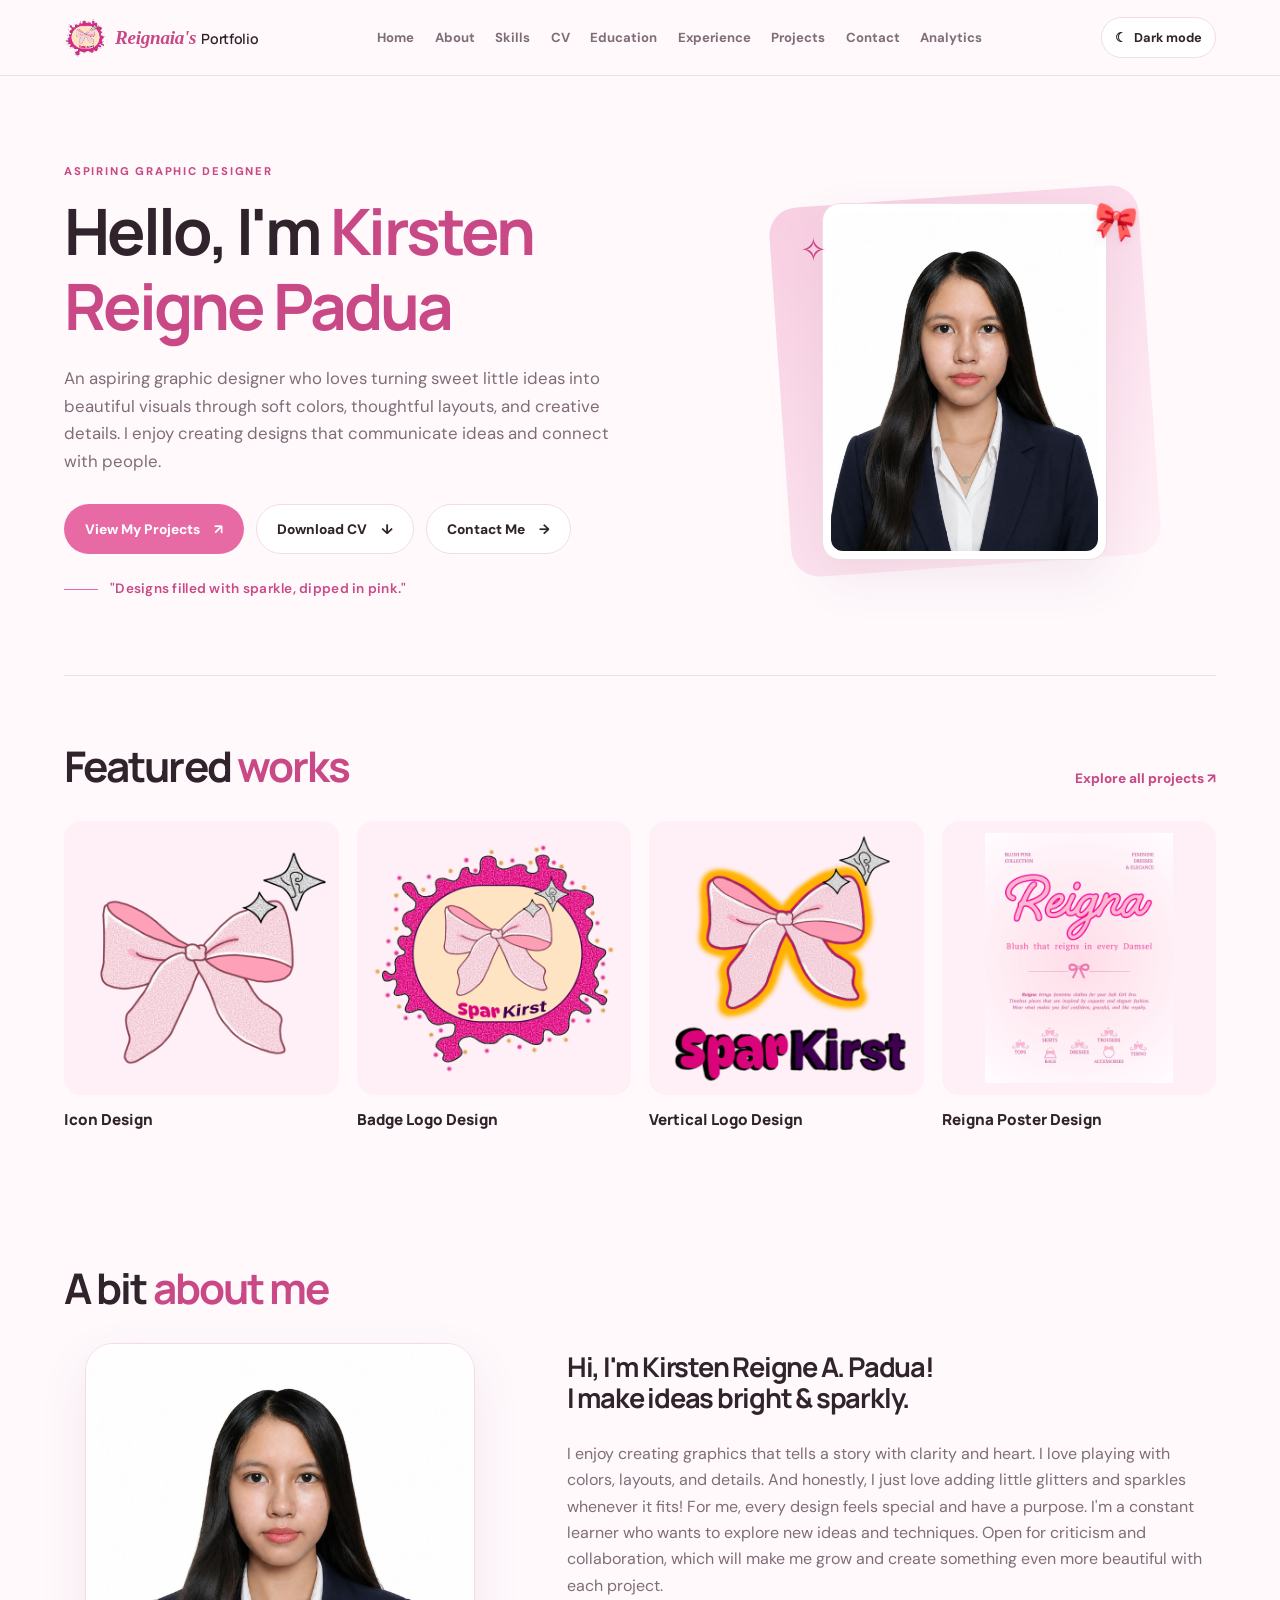
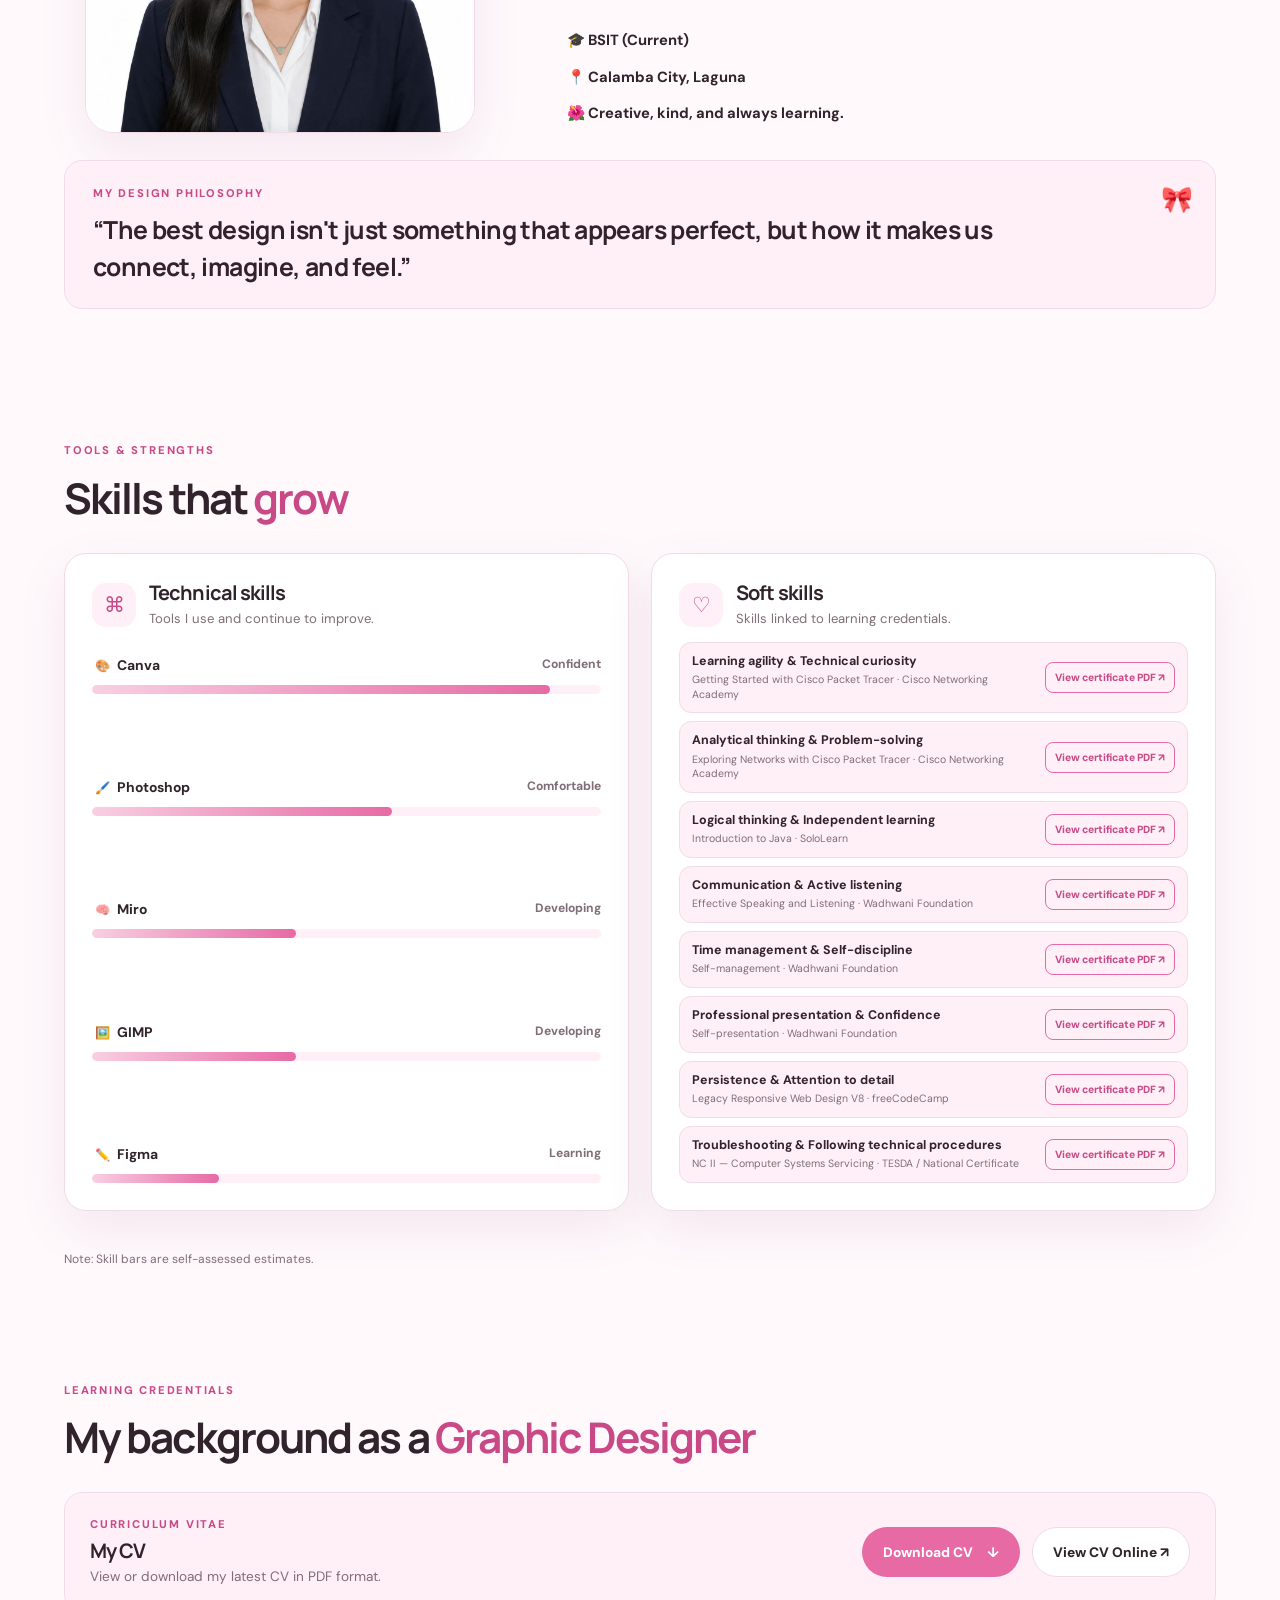
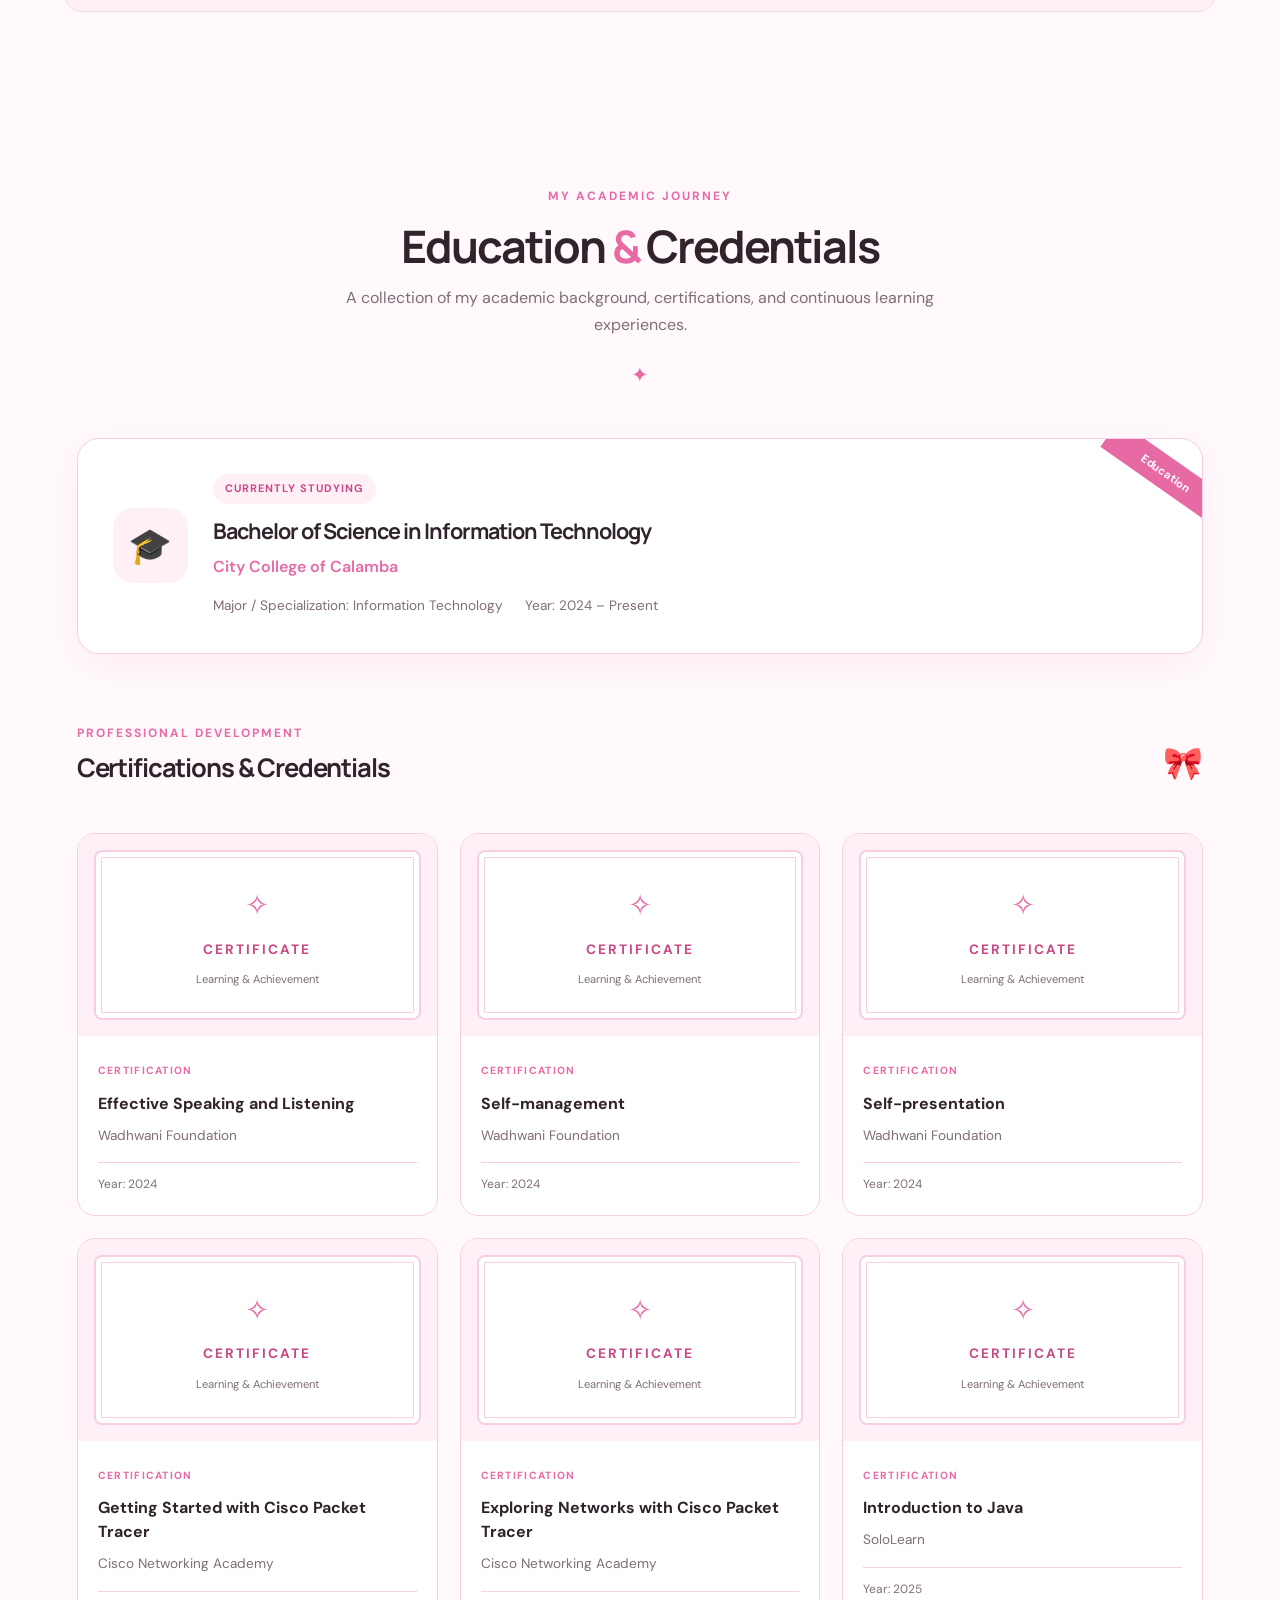
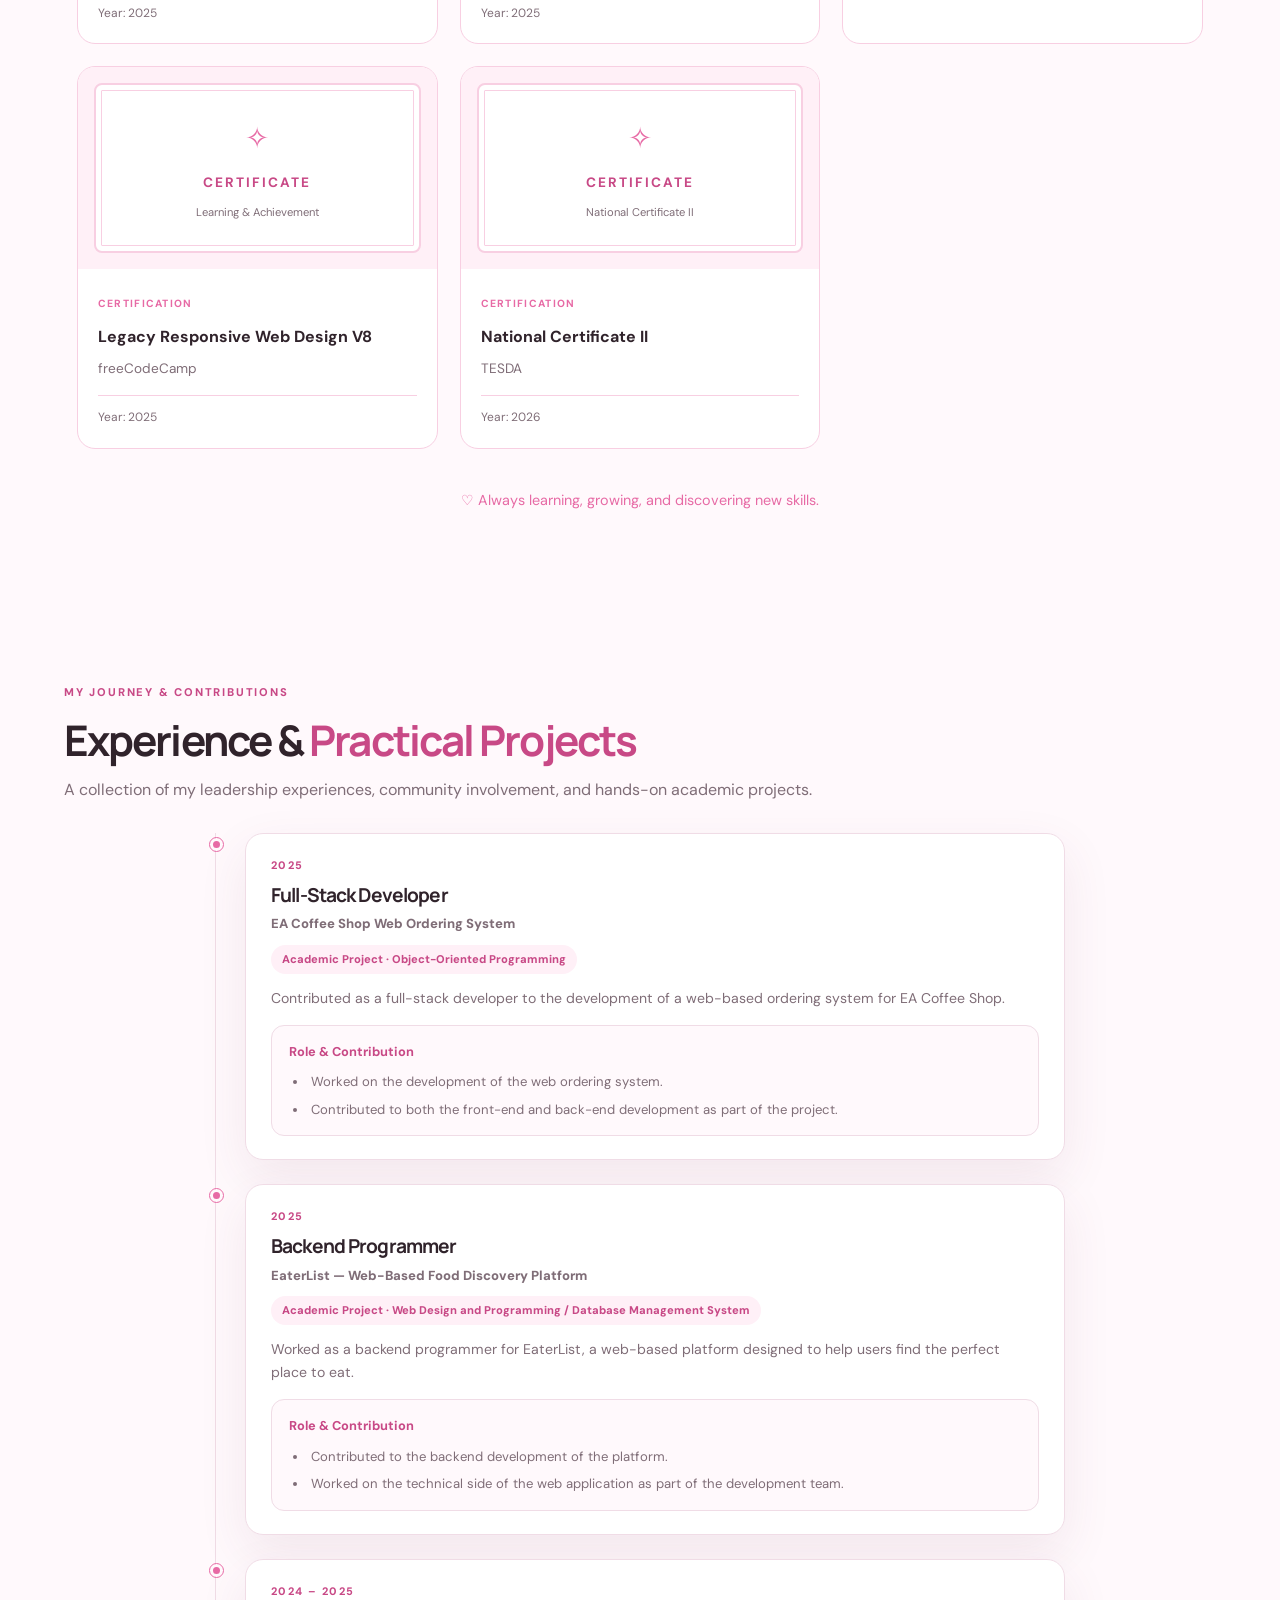
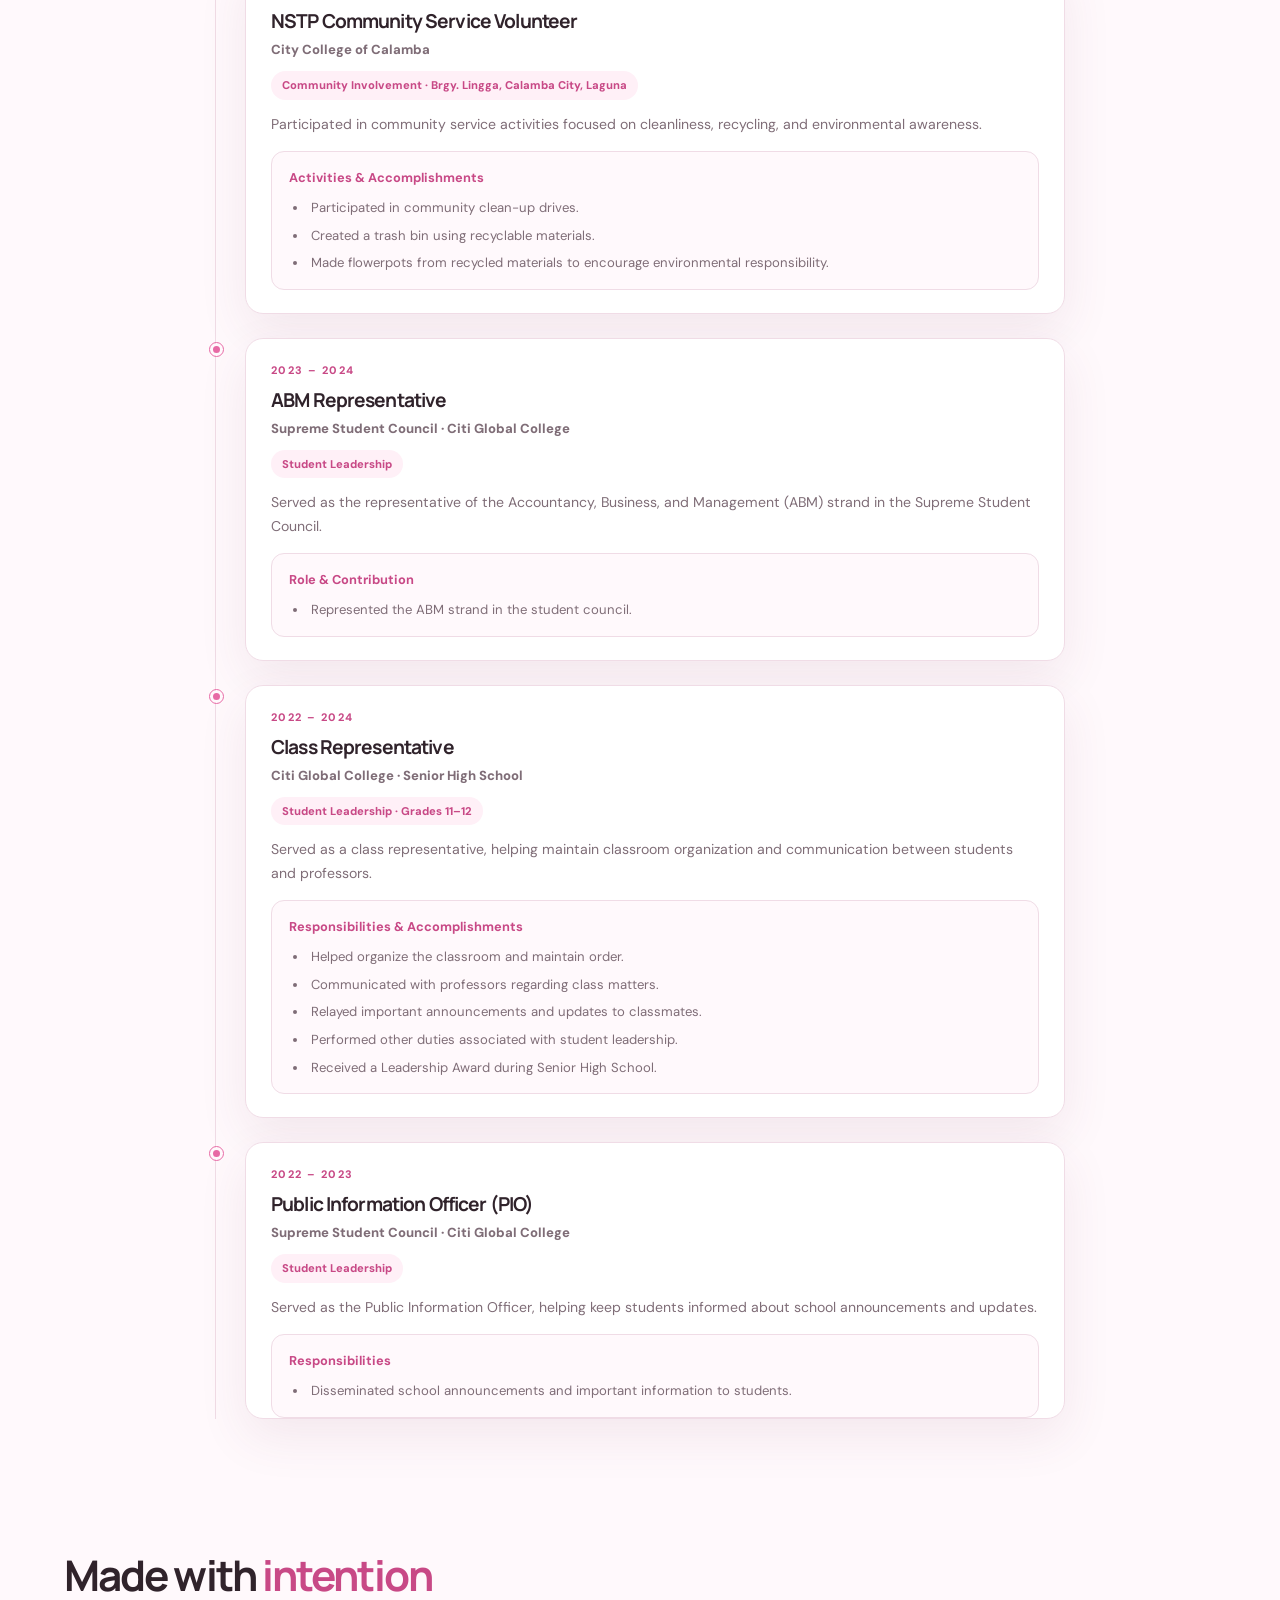
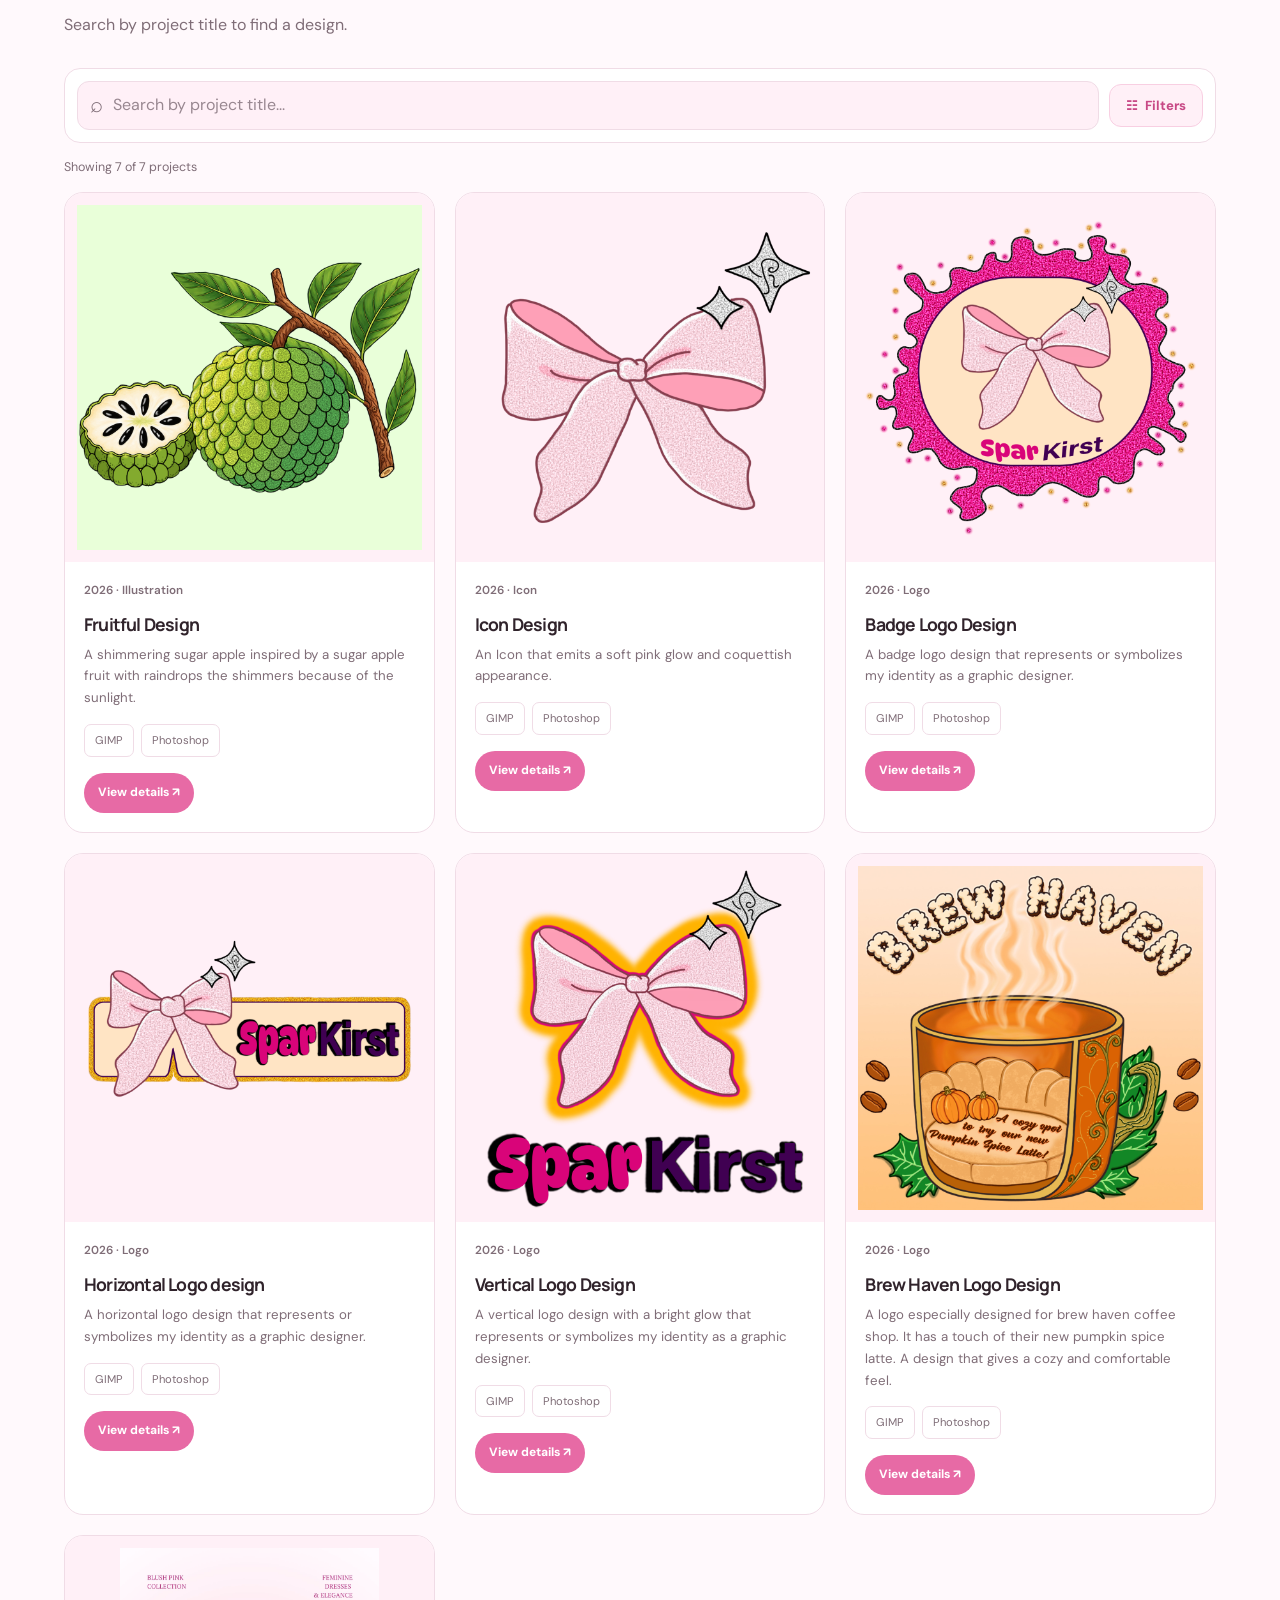
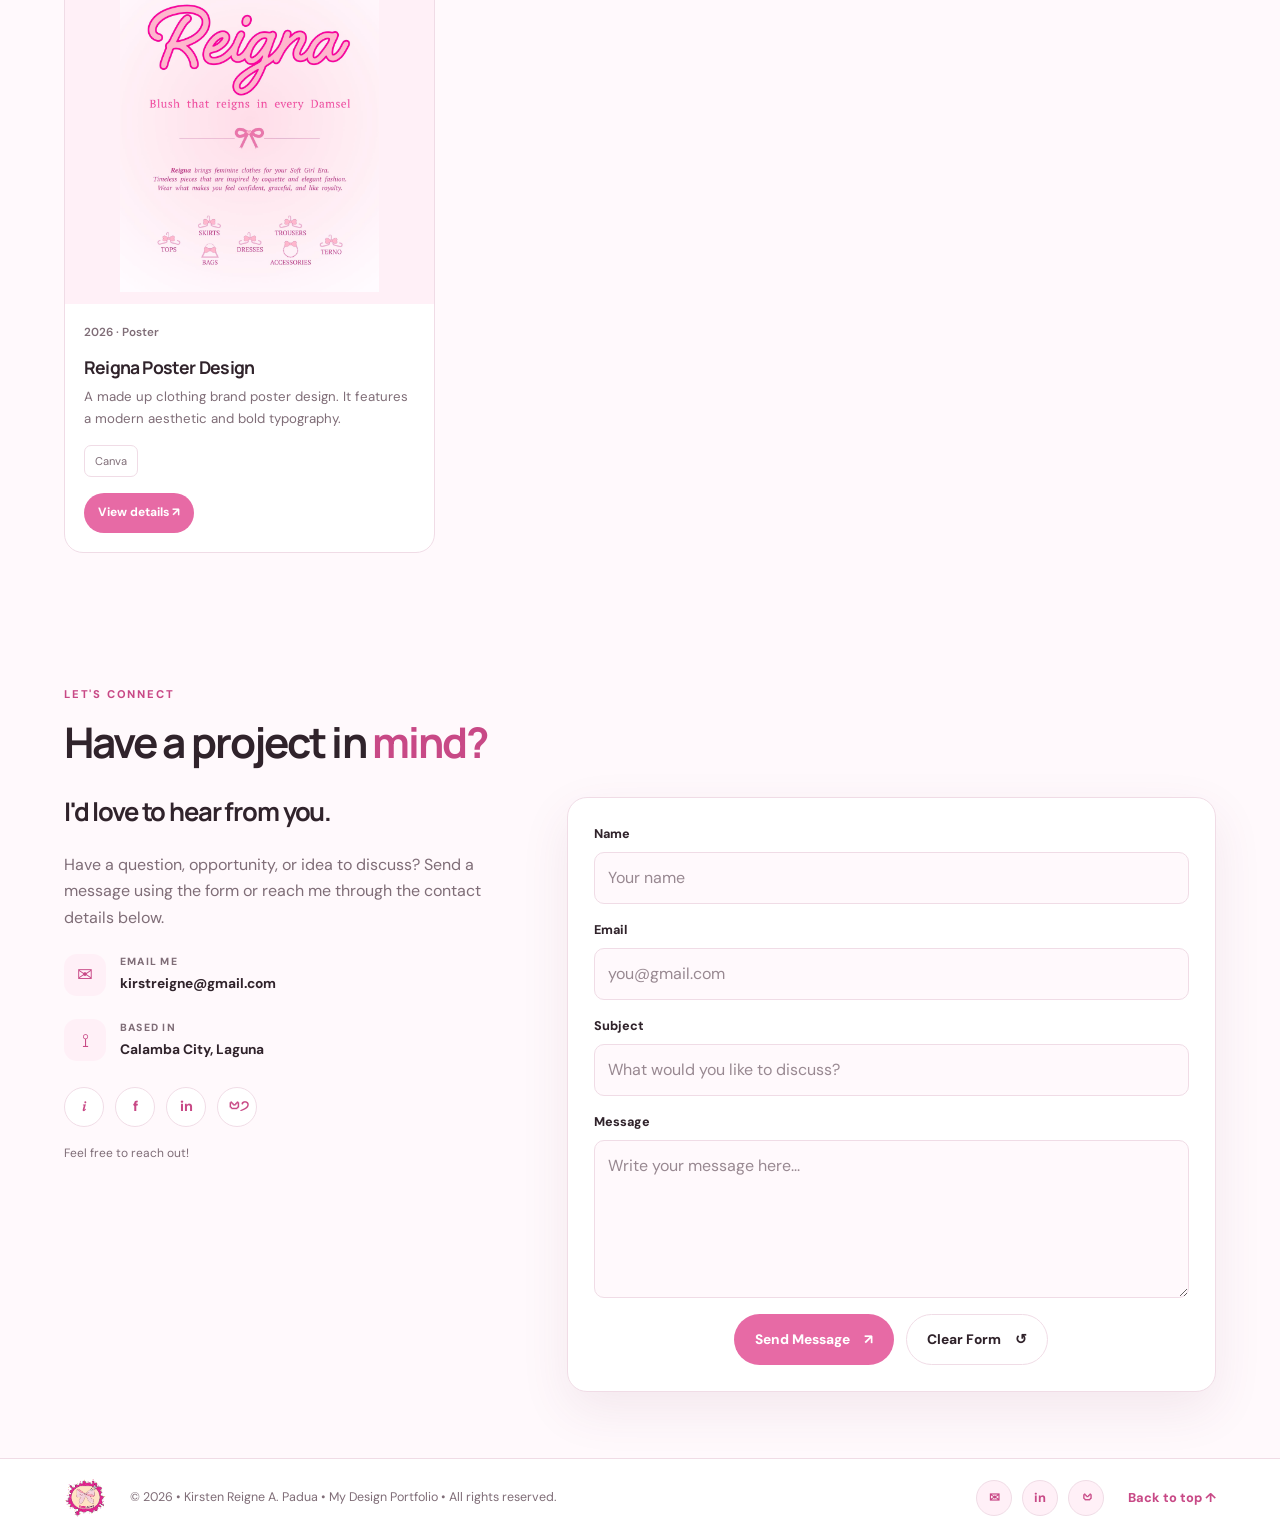
==== index.html @ 1e13b359 "Clickable certificate cards" ====
<!DOCTYPE html>
<html lang="en">
<head>
    <meta charset="UTF-8">
    <meta name="viewport" content="width=device-width, initial-scale=1.0">
    
    <title>Kirsten Reigne Padua | Graphic Design Portfolio</title>
    
    <meta name="description" content="Explore the graphic design portfolio of Kirsten Reigne Padua, featuring creative projects, digital illustrations, design skills, certificates, and contact information.">
    
    <meta name="keywords" content="Kirsten Reigne Padua, graphic design portfolio, graphic designer, Canva, Photoshop, GIMP, Figma, Miro, digital design">
    
    <meta name="theme-color" content="#fff7fb">
    
    <!-- Canonical URL -->
    <link rel="canonical" href="https://reignaia.github.io/MyPortfolio/">
    
    <!-- Open Graph Metadata -->
    <meta property="og:title" content="Kirsten Reigne Padua | Graphic Design Portfolio">
    <meta property="og:description" content="Explore my creative works, digital designs, skills, and certificates.">
    <meta property="og:type" content="website">
    <meta property="og:url" content="https://reignaia.github.io/MyPortfolio/">
    <meta property="og:image" content="images/MyPhoto/reignaiaPreview.png">
    <meta name="google-site-verification" content="noyRv7IcO9wGWSJ1jjc5Bjwb0-zF0AWcVg-T8Zv88V4" />
    <link rel="icon" type="image/png" href="images/MyProjects/BadgeLogo.png">
    <link rel="stylesheet" href="style.css">
    
    <!-- Vercel Web Analytics -->
    <script>
      window.va = window.va || function () {
        (window.vaq = window.vaq || []).push(arguments);
      };
    </script>
    <script defer src="/_vercel/insights/script.js"></script>
    <!-- End Vercel Web Analytics -->
    
</head>
<body>
  <canvas 
      id="glitterCanvas" aria-hidden="true">
  </canvas>
    
  <header class="site-header">
    <a class="brand" href="#home" aria-label="Go to home">
      <img class="brand-logo" src="images/MyProjects/BadgeLogo.png" alt="My Portfolio logo">
      <span class="brand-name">
        <span class="brand-highlight">Reignaia's</span>
        <span class="brand-subtitle">Portfolio</span>
      </span>
    </a>

    <nav class="nav-links" id="navLinks" aria-label="Main navigation">
      <a href="#home">Home</a>
      <a href="#about">About</a>
      <a href="#skills">Skills</a>
      <a href="#cv">CV</a>
      <a href="#education">Education</a>
      <a href="#experience">Experience</a>
      <a href="#projects">Projects</a>
      <a href="#contact">Contact</a>
      <a href="analytics.html">Analytics</a>
    </nav>

    <div class="header-actions">
      <button
        class="menu-toggle"
        id="menuToggle"
        aria-label="Open navigation"
        aria-expanded="false">
        ☰
      </button>

      <button
        class="theme-toggle"
        id="themeToggle"
        aria-label="Switch color theme"
        title="Switch color theme">
        <span id="themeIcon">☾</span>
        <span class="theme-label">Dark mode</span>
      </button>

    </div>
  </header>

  <main>
    <section class="hero section-wrap" id="home">
      <div class="hero-copy">
    
        <p class="eyebrow">ASPIRING GRAPHIC DESIGNER</p>
    
        <h1>
          Hello, I'm
          <span class="accent">Kirsten Reigne Padua</span>
        </h1>
    
        <p class="hero-description">
          An aspiring graphic designer who loves turning sweet little
          ideas into beautiful visuals through soft colors, thoughtful
          layouts, and creative details. I enjoy creating designs that
          communicate ideas and connect with people.
        </p>
    
        <div class="hero-actions">
          <a class="btn btn-primary" href="#projects">
            View My Projects <span>↗</span>
          </a>
    
          <a class="btn btn-secondary"
             href="pdf/Curriculum Vitae.pdf"
             download>
            Download CV <span>↓</span>
          </a>
    
          <a class="btn btn-secondary" href="#contact">
            Contact Me <span>→</span>
          </a>
        </div>
          
        <div class="hero-note">
          <span class="note-line"></span>
          "Designs filled with sparkle, dipped in pink."
        </div>     
          
      </div>
    
      <div class="hero-art">
        <div class="hero-blob"></div>
    
        <div class="profile-frame">
          <img
            src="images/MyPhoto/profile-photo.jpg"
            alt="Kirsten Reigne Padua - Aspiring Graphic Designer"
          >
        </div>
          
        <span class="coquette-bow" aria-hidden="true">🎀</span>
        <span class="sparkle sparkle-one">✧</span>
      </div>
    </section>

    <section class="section-wrap featured-section">
      <div class="section-heading"><div><h2>Featured <span class="accent">works</span></h2></div><a class="text-link" href="#projects">Explore all projects ↗</a></div>
      <div class="featured-grid" id="featuredGrid"></div>
    </section>

    <section class="section-wrap about-section" id="about">
      <div class="section-heading"><div><h2>A bit <span class="accent">about me</span></h2></div></div>
      <div class="about-grid">
        <div class="about-visual"><img src="images/MyPhoto/profile-photo.jpg" alt="Kirsten's photo"></div>
        <div class="about-copy"><h3>Hi, I'm Kirsten Reigne A. Padua!<BR> I make ideas bright & sparkly.</h3>
          <p>I enjoy creating graphics that tells a story with clarity and heart. I love playing with colors, layouts, and details. And honestly, I just love adding little glitters and sparkles whenever it fits! For me, every design feels special and have a purpose. I'm  a constant learner who wants to explore new ideas and techniques. Open for criticism and collaboration, which will make me grow and create something even more beautiful with each project.</p>
          <div class="about-facts about-facts-simple"><div><strong><div></div>🎓 BSIT (Current)</strong></div><div><strong>📍 Calamba City, Laguna</strong></div><div><strong> 🌺 Creative, kind, and always learning.</strong></div></div>
        </div>
      </div>
      <div class="design-philosophy"><span class="philosophy-bow" aria-hidden="true">🎀</span><p class="eyebrow">MY DESIGN PHILOSOPHY</p><blockquote>“The best design isn't just something that appears perfect, but how it makes us connect, imagine, and feel.”</blockquote></div>
    </section>

    <section class="section-wrap skills-section" id="skills">
      <div class="section-heading"><div><p class="eyebrow">TOOLS & STRENGTHS</p><h2>Skills that <span class="accent">grow</span></h2></div></div>
      <div class="skills-layout">
        <div class="panel technical-panel"><div class="panel-heading"><span class="panel-icon">⌘</span><div><h3>Technical skills</h3><p>Tools I use and continue to improve.</p></div></div><div id="technicalSkills" class="skill-list"></div></div>
        <div class="panel soft-panel"><div class="panel-heading"><span class="panel-icon">♡</span><div><h3>Soft skills</h3><p>Skills linked to learning credentials.</p></div></div><div id="softSkills" class="soft-skill-list"></div></div>
          <p class="fine-print">Note: Skill bars are self-assessed estimates.</p>
      </div>
    </section>

    <section class="section-wrap cv-section" id="cv">
      <div class="section-heading"><div><p class="eyebrow">LEARNING CREDENTIALS</p><h2>My background as a <span class="accent"> Graphic Designer</span></h2></div></div>
      <div class="certificates-grid" id="certificatesGrid"></div>
    <div class="curriculum-vitae">
      <div class="cv-inline"><div><p class="eyebrow">CURRICULUM VITAE</p><h3>My CV</h3><p>View or download my latest CV in PDF format.</p></div><div class="cv-actions"><a class="btn btn-primary" href="pdf/Curriculum Vitae.pdf" download>Download CV <span>↓</span></a><a class="btn btn-secondary" href="pdf/Curriculum Vitae.pdf" target="_blank" rel="noopener">View CV Online ↗</a></div></div>
    </div>
    </section>

    <!-- EDUCATION & CREDENTIALS SECTION -->
    <section class="education-section" id="education">
      <div class="edu-container">

        <div class="edu-heading">
          <span class="edu-eyebrow">MY ACADEMIC JOURNEY</span>
          <h2>Education <span>&</span> Credentials</h2>
          <p>A collection of my academic background, certifications, and continuous learning experiences.</p>
          <div class="edu-divider">
            <span>✦</span>
          </div>
        </div>

        <!-- EDUCATION CARD -->
        <div class="edu-feature-card">
          <div class="edu-feature-icon">🎓</div>

          <div class="edu-feature-content">
            <span class="edu-status">CURRENTLY STUDYING</span>

            <h3>Bachelor of Science in Information Technology</h3>

            <p class="edu-school">City College of Calamba</p>

            <div class="edu-details">
              <span>Major / Specialization: Information Technology</span>
              <span>Year: 2024 – Present</span>
            </div>
          </div>

          <div class="edu-ribbon">Education</div>
        </div>

        <!-- CERTIFICATIONS -->
        <div class="edu-cert-heading">
          <div>
            <span class="edu-eyebrow">PROFESSIONAL DEVELOPMENT</span>
            <h3>Certifications & Credentials</h3>
          </div>
          <span class="edu-small-bow">🎀</span>
        </div>

        <div class="edu-cert-grid">

          <!-- CERTIFICATE 1 -->
          <a class="edu-cert-card"
            href="pdf/Wadhwani Foundation Certificate-EffectiveSpeakingandListeningSkills.pdf"
            target="_blank"
            rel="noopener noreferrer"
            aria-label="Open Effective Speaking and Listening certificate"
          >
            <div class="edu-cert-preview">
              <div class="edu-cert-placeholder">
                <span>✧</span>
                <strong>CERTIFICATE</strong>
                <small>Learning & Achievement</small>
              </div>
            </div>
            <div class="edu-cert-info">
              <span class="edu-cert-label">CERTIFICATION</span>
              <h4>Effective Speaking and Listening</h4>
              <p>Wadhwani Foundation</p>
              <div class="edu-cert-meta">
                <span>Year: 2024</span>
              </div>
            </div>
          </a>

          <!-- CERTIFICATE 2 -->
          <a class="edu-cert-card"
            href="pdf/Wadhwani Foundation Certificate-Self-management.pdf"
            target="_blank"
            rel="noopener noreferrer"
            aria-label="Open Self-management certificate"
          >
            <div class="edu-cert-preview">
              <div class="edu-cert-placeholder">
                <span>✧</span>
                <strong>CERTIFICATE</strong>
                <small>Learning & Achievement</small>
              </div>
            </div>
            <div class="edu-cert-info">
              <span class="edu-cert-label">CERTIFICATION</span>
              <h4>Self-management</h4>
              <p>Wadhwani Foundation</p>
              <div class="edu-cert-meta">
                <span>Year: 2024</span>
              </div>
            </div>
          </a>

          <!-- CERTIFICATE 3 -->
          <a class="edu-cert-card"
            href="pdf/Wadhwani Foundation Certificate-Self-presentation.pdf"
            target="_blank"
            rel="noopener noreferrer"
            aria-label="Open Self-presentation certificate"
          >
            <div class="edu-cert-preview">
              <div class="edu-cert-placeholder">
                <span>✧</span>
                <strong>CERTIFICATE</strong>
                <small>Learning & Achievement</small>
              </div>
            </div>
            <div class="edu-cert-info">
              <span class="edu-cert-label">CERTIFICATION</span>
              <h4>Self-presentation</h4>
              <p>Wadhwani Foundation</p>
              <div class="edu-cert-meta">
                <span>Year: 2024</span>
              </div>
            </div>
          </a>

          <!-- CERTIFICATE 4 -->
          <a class="edu-cert-card"
            href="pdf/Getting_Started_with_Cisco_Packet_Tracer_certificate_kapadua-ccc-edu-ph_b9c370c8-3a5c-4480-bcce-bc3619d6cb76.pdf"
            target="_blank"
            rel="noopener noreferrer"
            aria-label="Open Getting Started with Cisco Packet Tracer certificate"
          >
            <div class="edu-cert-preview">
              <div class="edu-cert-placeholder">
                <span>✧</span>
                <strong>CERTIFICATE</strong>
                <small>Learning & Achievement</small>
              </div>
            </div>
            <div class="edu-cert-info">
              <span class="edu-cert-label">CERTIFICATION</span>
              <h4>Getting Started with Cisco Packet Tracer</h4>
              <p>Cisco Networking Academy</p>
              <div class="edu-cert-meta">
                <span>Year: 2025</span>
              </div>
            </div>
          </a>

          <!-- CERTIFICATE 5 -->
          <a class="edu-cert-card"
            href="pdf/Exploring_Networking_with_Cisco_Packet_Tracer_certificate_kapadua-ccc-edu-ph_8498d9ea-5913-4da1-9a20-d62e4a7a9246.pdf"
            target="_blank"
            rel="noopener noreferrer"
            aria-label="Open Exploring Networks with Cisco Packet Tracer certificate"
          >
            <div class="edu-cert-preview">
              <div class="edu-cert-placeholder">
                <span>✧</span>
                <strong>CERTIFICATE</strong>
                <small>Learning & Achievement</small>
              </div>
            </div>
            <div class="edu-cert-info">
              <span class="edu-cert-label">CERTIFICATION</span>
              <h4>Exploring Networks with Cisco Packet Tracer</h4>
              <p>Cisco Networking Academy</p>
              <div class="edu-cert-meta">
                <span>Year: 2025</span>
              </div>
            </div>
          </a>

          <!-- CERTIFICATE 6 -->
          <a class="edu-cert-card"
            href="pdf/Sololearn Course Certificate.pdf"
            target="_blank"
            rel="noopener noreferrer"
            aria-label="Open Introduction to Java certificate"
          >
            <div class="edu-cert-preview">
              <div class="edu-cert-placeholder">
                <span>✧</span>
                <strong>CERTIFICATE</strong>
                <small>Learning & Achievement</small>
              </div>
            </div>
            <div class="edu-cert-info">
              <span class="edu-cert-label">CERTIFICATION</span>
              <h4>Introduction to Java</h4>
              <p>SoloLearn</p>
              <div class="edu-cert-meta">
                <span>Year: 2025</span>
              </div>
            </div>
          </a>

          <!-- CERTIFICATE 7 -->
          <a class="edu-cert-card"
            href="pdf/freeCodeCamp-LegacyResponsiveWebDesignV8.pdf"
            target="_blank"
            rel="noopener noreferrer"
            aria-label="Open Legacy Responsive Web Design V8 certificate"
          >
            <div class="edu-cert-preview">
              <div class="edu-cert-placeholder">
                <span>✧</span>
                <strong>CERTIFICATE</strong>
                <small>Learning & Achievement</small>
              </div>
            </div>
            <div class="edu-cert-info">
              <span class="edu-cert-label">CERTIFICATION</span>
              <h4>Legacy Responsive Web Design V8</h4>
              <p>freeCodeCamp</p>
              <div class="edu-cert-meta">
                <span>Year: 2025</span>
              </div>
            </div>
          </a>

          <!-- CERTIFICATE 8 -->
          <a class="edu-cert-card"
            href="pdf/NC.pdf"
            target="_blank"
            rel="noopener noreferrer"
            aria-label="Open National Certificate II certificate"
          >
            <div class="edu-cert-preview">
              <div class="edu-cert-placeholder">
                <span>✧</span>
                <strong>CERTIFICATE</strong>
                <small>National Certificate II</small>
              </div>
            </div>
            <div class="edu-cert-info">
              <span class="edu-cert-label">CERTIFICATION</span>
              <h4>National Certificate II</h4>
              <p>TESDA</p>
              <div class="edu-cert-meta">
                <span>Year: 2026</span>
              </div>
            </div>
          </a>
        </div>

        <p class="edu-note">
          ♡ Always learning, growing, and discovering new skills.
        </p>

      </div>
    </section>
    <!-- END EDUCATION & CREDENTIALS SECTION -->

    
    <!-- EXPERIENCE & PRACTICAL PROJECTS -->
    <section class="section-wrap timeline-section experience-section" id="experience">
    
      <div class="section-heading">
        <div>
          <p class="eyebrow">MY JOURNEY & CONTRIBUTIONS</p>
          <h2>Experience & <span class="accent">Practical Projects</span></h2>
          <p class="section-subtitle">
            A collection of my leadership experiences, community involvement,
            and hands-on academic projects.
          </p>
        </div>
      </div>
    
      <div class="timeline experience-timeline">
    
        <!-- FULL-STACK DEVELOPER -->
        <article class="timeline-item experience-card">
          <span class="timeline-dot"></span>
    
          <p class="timeline-date">2025</p>
    
          <h3>Full-Stack Developer</h3>
    
          <p class="timeline-org">
            EA Coffee Shop Web Ordering System
          </p>
    
          <span class="experience-type">Academic Project · Object-Oriented Programming</span>
    
          <p>
            Contributed as a full-stack developer to the development
            of a web-based ordering system for EA Coffee Shop.
          </p>
    
          <div class="experience-highlights">
            <strong>Role & Contribution</strong>
            <ul>
              <li>Worked on the development of the web ordering system.</li>
              <li>Contributed to both the front-end and back-end development as part of the project.</li>
            </ul>
          </div>
        </article>
    
        <!-- BACKEND PROGRAMMER -->
        <article class="timeline-item experience-card">
          <span class="timeline-dot"></span>
    
          <p class="timeline-date">2025</p>
    
          <h3>Backend Programmer</h3>
    
          <p class="timeline-org">
            EaterList — Web-Based Food Discovery Platform
          </p>
    
          <span class="experience-type">Academic Project · Web Design and Programming / Database Management System</span>
    
          <p>
            Worked as a backend programmer for EaterList, a web-based
            platform designed to help users find the perfect place to eat.
          </p>
    
          <div class="experience-highlights">
            <strong>Role & Contribution</strong>
            <ul>
              <li>Contributed to the backend development of the platform.</li>
              <li>Worked on the technical side of the web application as part of the development team.</li>
            </ul>
          </div>
        </article>
    
        <!-- NSTP COMMUNITY SERVICE -->
        <article class="timeline-item experience-card">
          <span class="timeline-dot"></span>
    
          <p class="timeline-date">2024 – 2025</p>
    
          <h3>NSTP Community Service Volunteer</h3>
    
          <p class="timeline-org">
            City College of Calamba
          </p>
    
          <span class="experience-type">Community Involvement · Brgy. Lingga, Calamba City, Laguna</span>
    
          <p>
            Participated in community service activities focused on
            cleanliness, recycling, and environmental awareness.
          </p>
    
          <div class="experience-highlights">
            <strong>Activities & Accomplishments</strong>
            <ul>
              <li>Participated in community clean-up drives.</li>
              <li>Created a trash bin using recyclable materials.</li>
              <li>Made flowerpots from recycled materials to encourage environmental responsibility.</li>
            </ul>
          </div>
        </article>
    
        <!-- ABM REPRESENTATIVE -->
        <article class="timeline-item experience-card">
          <span class="timeline-dot"></span>
    
          <p class="timeline-date">2023 – 2024</p>
    
          <h3>ABM Representative</h3>
    
          <p class="timeline-org">
            Supreme Student Council · Citi Global College
          </p>
    
          <span class="experience-type">Student Leadership</span>
    
          <p>
            Served as the representative of the Accountancy, Business,
            and Management (ABM) strand in the Supreme Student Council.
          </p>
    
          <div class="experience-highlights">
            <strong>Role & Contribution</strong>
            <ul>
              <li>Represented the ABM strand in the student council.</li>
            </ul>
          </div>
        </article>
    
        <!-- CLASS REPRESENTATIVE -->
        <article class="timeline-item experience-card">
          <span class="timeline-dot"></span>
    
          <p class="timeline-date">2022 – 2024</p>
    
          <h3>Class Representative</h3>
    
          <p class="timeline-org">
            Citi Global College · Senior High School
          </p>
    
          <span class="experience-type">Student Leadership · Grades 11–12</span>
    
          <p>
            Served as a class representative, helping maintain classroom
            organization and communication between students and professors.
          </p>
    
          <div class="experience-highlights">
            <strong>Responsibilities & Accomplishments</strong>
            <ul>
              <li>Helped organize the classroom and maintain order.</li>
              <li>Communicated with professors regarding class matters.</li>
              <li>Relayed important announcements and updates to classmates.</li>
              <li>Performed other duties associated with student leadership.</li>
              <li>Received a Leadership Award during Senior High School.</li>
            </ul>
          </div>
        </article>
    
        <!-- PUBLIC INFORMATION OFFICER -->
        <article class="timeline-item experience-card">
          <span class="timeline-dot"></span>
    
          <p class="timeline-date">2022 – 2023</p>
    
          <h3>Public Information Officer (PIO)</h3>
    
          <p class="timeline-org">
            Supreme Student Council · Citi Global College
          </p>
    
          <span class="experience-type">Student Leadership</span>
    
          <p>
            Served as the Public Information Officer, helping keep
            students informed about school announcements and updates.
          </p>
    
          <div class="experience-highlights">
            <strong>Responsibilities</strong>
            <ul>
              <li>Disseminated school announcements and important information to students.</li>
            </ul>
          </div>
        </article>
    
      </div>
    </section>

      
    <section class="section-wrap projects-section" id="projects">
      <div class="section-heading"><div><h2>Made with <span class="accent">intention</span></h2><p class="section-subtitle">Search by project title to find a design.</p></div></div>

      <div class="project-tools">

        <div class="search-row">
          <label class="search-box">
            <span aria-hidden="true">⌕</span>
            <input
              type="search"
              id="projectSearch"
              placeholder="Search by project title..."
              aria-label="Search projects by title"
            >
          </label>

          <button
            type="button"
            class="filter-toggle"
            id="filterToggle"
            aria-expanded="false"
            aria-controls="filterPanel"
          >
            <span>☷</span> Filters
          </button>
        </div>

        <div class="filter-panel" id="filterPanel" hidden>

          <div class="filter-group">
            <label for="filterCategory">Category</label>
            <select id="filterCategory">
              <option value="">All Categories</option>
              <option value="Graphic Design">Graphic Design</option>
            </select>
          </div>

          <div class="filter-group">
            <label for="filterYear">Year</label>
            <select id="filterYear">
              <option value="">All Years</option>
            </select>
          </div>

          <div class="filter-group">
            <label for="filterType">Project Type</label>
            <select id="filterType">
              <option value="">All Types</option>
              <option value="Illustration">Illustration</option>
              <option value="Logo">Logo</option>
              <option value="Poster">Poster</option>
              <option value="Digital Marketing">Digital Marketing</option>
            </select>
          </div>

          <div class="filter-group">
            <label for="filterTool">Tools</label>
            <select id="filterTool">
              <option value="">All Tools</option>
              <option value="Illustration">Illustration</option>
              <option value="Canva">Canva</option>
              <option value="GIMP">GIMP</option>
              <option value="Photoshop">Photoshop</option>
            </select>
          </div>

          <div class="filter-actions">
            <button type="button" class="btn btn-secondary" id="clearFilters">
              Clear Filters
            </button>
          </div>

        </div>
      </div>

      <p class="results-count" id="resultsCount" aria-live="polite"></p>
      <div class="projects-grid" id="projectsGrid"></div>
      <div class="empty-state" id="emptyState" hidden><span>✿</span><h3>No projects found</h3><p>Try a different keyword or clear the filters.</p></div>
    </section>

    <section class="section-wrap contact-section" id="contact">
      <div class="section-heading"><div><p class="eyebrow">LET'S CONNECT</p><h2>Have a project in <span class="accent">mind?</span></h2></div></div>
      <div class="contact-grid"><div class="contact-copy"><h3>I'd love to hear from you.</h3><p>Have a question, opportunity, or idea to discuss? Send a message using the form or reach me through the contact details below.</p>
        <a class="contact-detail" 
           href="mailto:kirstreigne@gmail.com" 
           aria-label="Send an Email">
            <span>✉</span>
            <span><small>EMAIL ME</small><strong>kirstreigne@gmail.com</strong></span>
        </a>
        <div 
          class="contact-detail">
          <span>⟟</span><span><small>BASED IN</small><strong>Calamba City, Laguna</strong></span>
        </div>
        <div class="social-links">
        <a href="https://www.instagram.com/reignaia?" 
           target="_blank"
           rel="noopener noreferrer"
           aria-label="Instagram profile">𝑖</a>
        <a href="https://www.facebook.com/reignaia.padua" 
           target="_blank"
           rel="noopener noreferrer"
           aria-label="Facebook profile">f</a>
        <a href="https://www.linkedin.com/in/kirsten-reigne-padua-909911367"
           target="_blank"
           rel="noopener noreferrer"
            aria-label="LinkedIn profile">in</a>
        <a href="https://github.com/reignaia"
           target="_blank"
           rel="noopener noreferrer"
           aria-label="GitHub profile">𑄝੭</a>

        </div><p 
          class="fine-print">Feel free to reach out!</p>
        </div>

        <form 
          class="contact-form" 
          id="contactForm"
          action ="https://formspree.io/f/mwllnalb"
          method ="POST"
        >
        <div class="form-row">
          <label for="contactName">Name</label>
          <input id="contactName" 
                 name="name" 
                 autocomplete="name" 
                 required maxlength="100" 
                 placeholder="Your name">
        </div>
        <div class="form-row">
          <label for="contactEmail">Email</label>
          <input 
             id="contactEmail" 
             name="email" 
             type="email" 
             autocomplete="email" 
             required maxlength="150" 
             placeholder="you@gmail.com">
        </div>
        <div class="form-row">
          <label for="contactSubject">Subject</label>
          <input id="contactSubject" 
                 name="subject" 
                 required maxlength="150" 
                 placeholder="What would you like to discuss?">
        </div>
        <div class="form-row">
          <label for="contactMessage">Message</label>
          <textarea id="contactMessage" 
          name="message" rows="5" required maxlength="3000" placeholder="Write your message here..."></textarea>
        </div>
        <div class="honeypot" aria-hidden="true">
          <label for="website">Leave this field empty</label>
          <input id="website" name="_gotcha" tabindex="-1" autocomplete="off">
        </div>
        <div class="form-buttons">
          <button class="btn btn-primary" type="submit">
            Send Message <span>↗</span>
          </button>

          <button class="btn btn-secondary" type="reset">
            Clear Form <span>↺</span>
          </button>
        </div>      
      </form>
      </div>
    </section>
  </main>

  <footer class="site-footer">
    <a class="brand" 
       href="#home" 
       aria-label="Go to home">
    <img class="brand-logo" 
         src="images/MyProjects/BadgeLogo.png" 
         alt="Your logo">
    </a>
    <p>© 2026 • Kirsten Reigne A. Padua • My Design Portfolio • All rights reserved.</p>
    
    <div class="footer-links">

    <a href="mailto:kirstreigne@gmail.com"
       aria-label="Send email"
       title="Email">✉</a>

    <a href="https://www.linkedin.com/in/kirsten-reigne-padua-909911367"
       aria-label="LinkedIn"
       title="LinkedIn">in</a>

    <a href="https://github.com/reignaia"
       aria-label="GitHub"
       title="GitHub">𑄝</a>

    </div>
    
    <a class="back-top" 
       href="#home">Back to top ↑
    </a>
  </footer>

  <dialog 
    class="project-modal" 
    id="projectModal" 
    aria-labelledby="modalTitle">
    <div class="modal-top">
      <span class="modal-kicker">PROJECT DETAILS</span>
      <button type="button"
              class="modal-close" 
              id="modalClose" 
              aria-label="Close project details">×</button>
    </div>
    <div class="modal-content" 
         id="modalContent">
    </div>
  </dialog>
  <dialog class="image-modal" id="imageModal" aria-label="Expanded project image"><button class="modal-close image-close" id="imageClose" aria-label="Close enlarged image">×</button><img id="expandedImage" alt="Enlarged project preview"><p id="expandedCaption"></p></dialog>
  <script src="script.js"></script>
</body>
</html>
---- style.css ----
/* =========================================================
   REIGNAIA'S PORTFOLIO — STYLESHEET.
   ========================================================= */

/* 1. FONTS, THEME COLORS & GLOBAL RESET
   --------------------------------------------------------- */
@import url('https://fonts.googleapis.com/css2?family=DM+Sans:wght@400;500;600;700&family=Manrope:wght@400;500;600;700;800&display=swap');

:root {
  --bg: #fff9fc;
  --surface: #ffffff;
  --surface-2: #fff0f7;
  --ink: #30232b;
  --muted: #7f6d77;
  --pink: #e76aa5;
  --pink-dark: #c84986;
  --pink-soft: #f8cfe2;
  --line: #f0dce6;
  --shadow: 0 18px 50px rgba(126, 57, 89, .09);
  --nav: rgba(255, 249, 252, .90);
  --radius: 22px;
}

[data-theme="dark"] {
  --bg: #171218;
  --surface: #211820;
  --surface-2: #2b1d29;
  --ink: #fff1f8;
  --muted: #c0aab7;
  --pink: #ff78b8;
  --pink-dark: #ff9ac9;
  --pink-soft: #593047;
  --line: #49313f;
  --shadow: 0 18px 50px rgba(0, 0, 0, .25);
  --nav: rgba(23, 18, 24, .92);
}

* {
  box-sizing: border-box;
}

html {
  scroll-behavior: smooth;
  scroll-padding-top: 90px;
}

body {
  margin: 0;
  padding: 0;
  background: var(--bg);
  color: var(--ink);
  font-family: 'DM Sans', sans-serif;
  line-height: 1.65;
  transition: background .25s, color .25s;
}

img {
  max-width: 100%;
}

a {
  color: inherit;
  text-decoration: none;
}

button,
input,
select,
textarea {
  font: inherit;
}

button,
a,
select {
  touch-action: manipulation;
}

button:focus-visible,
a:focus-visible,
input:focus-visible,
textarea:focus-visible,
select:focus-visible {
  outline: 3px solid var(--pink);
  outline-offset: 3px;
}

h1,
h2,
h3,
p {
  margin-top: 0;
}

h1,
h2,
h3 {
  font-family: 'Manrope', sans-serif;
  line-height: 1.16;
  letter-spacing: -.045em;
}

h1 {
  margin-bottom: 22px;
  font-size: clamp(2.7rem, 5vw, 4.7rem);
}

h1 em {
  color: var(--pink-dark);
  font-style: normal;
}

h2 {
  margin-bottom: 12px;
  font-size: clamp(2rem, 3.3vw, 3rem);
}

h3 {
  font-size: 1.25rem;
}

.section-wrap {
  width: min(1160px, 90%);
  margin-inline: auto;
}

/* 2. HEADER & NAVIGATION
   --------------------------------------------------------- */
.site-header {
  position: sticky;
  top: 0;
  z-index: 20;
  display: flex;
  align-items: center;
  justify-content: space-between;
  gap: 24px;
  height: 76px;
  padding: 0 max(5vw, 24px);
  border-bottom: 1px solid var(--line);
  background: var(--nav);
  backdrop-filter: blur(18px);
}

.brand {
  display: inline-flex;
  align-items: center;
  gap: 9px;
  flex-shrink: 0;
  font-family: 'Manrope', sans-serif;
  font-size: 1.2rem;
  font-weight: 800;
  letter-spacing: -.05em;
  white-space: nowrap;
}

.brand-logo {
  display: block;
  width: 42px;
  height: 42px;
  border-radius: 10px;
  object-fit: contain;
}

.site-header .brand-name {
  display: flex;
  align-items: baseline;
  gap: 5px;
  font-family: 'Manrope', sans-serif;
  font-size: 1.05rem;
  font-weight: 700;
  letter-spacing: -.3px;
  white-space: nowrap;
}

.site-header .brand-highlight {
  color: var(--pink-dark);
  font-family: Georgia, 'Times New Roman', serif;
  font-size: 1.2rem;
  font-style: italic;
  font-weight: 700;
}

.site-header .brand-subtitle {
  color: var(--ink);
  font-family: 'Manrope', sans-serif;
  font-size: .88rem;
  font-weight: 600;
}

.accent {
  color: var(--pink-dark);
}

.nav-links {
  display: flex;
  align-items: center;
  gap: clamp(10px, 1.6vw, 25px);
}

.nav-links a {
  color: var(--muted);
  font-size: .82rem;
  font-weight: 700;
  transition: color .2s;
}

.nav-links a:hover,
.nav-links a.active {
  color: var(--pink-dark);
}

.header-actions {
  display: flex;
  align-items: center;
  gap: 10px;
}

.theme-toggle,
.menu-toggle {
  display: flex;
  align-items: center;
  justify-content: center;
  gap: 7px;
  padding: 9px 13px;
  border: 1px solid var(--line);
  border-radius: 999px;
  background: var(--surface);
  color: var(--ink);
  font-size: .8rem;
  font-weight: 700;
  cursor: pointer;
}

.menu-toggle {
  display: none;
}

/* 3. BUTTONS & SMALL SHARED ELEMENTS
   --------------------------------------------------------- */
.btn {
  display: inline-flex;
  align-items: center;
  justify-content: center;
  gap: 14px;
  padding: 13px 20px;
  border: 1px solid transparent;
  border-radius: 999px;
  font-size: .86rem;
  font-weight: 800;
  cursor: pointer;
  transition: transform .2s, box-shadow .2s, background .2s;
}

.btn:hover {
  transform: translateY(-2px);
  box-shadow: 0 9px 22px rgba(180, 71, 125, .15);
}

.btn-primary {
  background: var(--pink);
  color: #fff;
}

.btn-primary:hover {
  background: var(--pink-dark);
}

.btn-secondary {
  border-color: var(--line);
  background: var(--surface);
  color: var(--ink);
}

.btn-light {
  background: #fff;
  color: #9c3d6e;
}

.btn-small {
  padding: 10px 15px;
  font-size: .78rem;
}

.hero-actions,
.cv-actions {
  display: flex;
  flex-wrap: wrap;
  gap: 12px;
  margin-top: 28px;
}

.form-buttons {
  display: flex;
  align-items: center;
  justify-content: center;
  flex-wrap: wrap;
  gap: 12px;
}

.form-buttons button {
  cursor: pointer;
}

.eyebrow {
  margin: 0 0 14px;
  color: var(--pink-dark);
  font-size: .7rem;
  font-weight: 800;
  letter-spacing: .16em;
}

.eyebrow-dot {
  display: inline-block;
  width: 7px;
  height: 7px;
  margin-right: 7px;
  border-radius: 50%;
  background: var(--pink);
  box-shadow: 0 0 0 5px var(--pink-soft);
}

.section-heading {
  display: flex;
  align-items: end;
  justify-content: space-between;
  gap: 25px;
  margin-bottom: 30px;
}

.section-heading h2 {
  margin-bottom: 0;
}

.section-subtitle {
  margin: 12px 0 0;
  color: var(--muted);
}

.text-link {
  color: var(--pink-dark);
  font-size: .85rem;
  font-weight: 800;
}

/* 4. HOME / HERO
   --------------------------------------------------------- */
.hero {
  display: grid;
  grid-template-columns: 1.08fr .92fr;
  align-items: center;
  gap: 60px;
  min-height: 590px;
  padding-block: 86px 74px;
}

.hero-description {
  max-width: 570px;
  color: var(--muted);
  font-size: 1.05rem;
}

.hero-note {
  display: flex;
  align-items: center;
  gap: 12px;
  margin-top: 33px;
  color: var(--muted);
  font-size: .78rem;
}

.note-line {
  width: 34px;
  height: 1px;
  background: var(--pink);
}

.hero-art {
  --photo-width: clamp(190px, 26vw, 285px);
  position: relative;
  display: grid;
  place-items: center;
  height: 410px;
}

.hero-blob {
  position: absolute;
  width: min(370px, 85%);
  aspect-ratio: 1;
  border-radius: 28px;
  background: linear-gradient(145deg, var(--pink-soft), var(--surface-2));
  transform: rotate(-4deg);
}

.profile-frame {
  position: relative;
  width: var(--photo-width);
  max-width: 285px;
  z-index: 1;
  aspect-ratio: 4 / 5;
  padding: 8px;
  overflow: hidden;
  border: 1px solid var(--line);
  border-radius: 18px;
  background: var(--surface);
  box-shadow: var(--shadow);
}

.profile-frame img {
  width: 100%;
  height: 100%;
  border-radius: 12px;
  object-fit: cover;
}

.sparkle {
  position: absolute;
  color: var(--pink-dark);
  font-size: 2rem;
}

.hero-art .sparkle-one {
  top: 14%;
  left: calc(50% - var(--photo-width) / 2 - 22px);
  right: auto;
  z-index: 2;
  line-height: 1;
}

.sparkle-two {
  bottom: 45px;
  left: 32px;
  display: none;
}

.coquette-bow {
  position: absolute;
  top: 7%;
  left: calc(50% + var(--photo-width) / 2 - 14px);
  right: auto;
  z-index: 2;
  font-size: clamp(1.7rem, 3.5vw, 2.2rem);
  line-height: 1;
  filter: drop-shadow(0 4px 5px rgba(180, 70, 120, .15));
  transform: rotate(10deg);
}

.hero-art .floating-card {
  display: none !important;
}

.hero-note {
  display: flex;
  align-items: center;
  gap: 12px;
  margin-top: 24px;
  color: var(--pink-dark);
  font-size: .85rem;
  font-weight: 600;
  letter-spacing: .02em;
}

.eyebrow.showcase-label {
  display: none !important;
}

/* 5. FEATURED WORKS
   --------------------------------------------------------- */
.featured-section {
  padding-block: 66px;
  border-top: 1px solid var(--line);
}

.featured-grid {
  display: grid;
  grid-template-columns: repeat(4, minmax(0, 1fr));
  gap: 18px;
}

.featured-card {
  min-width: 0;
}

.image-link {
  display: block;
  width: 100%;
  padding: 0;
  overflow: hidden;
  border: 0;
  border-radius: 17px;
  background: transparent;
  cursor: zoom-in;
}

.featured-card .image-link {
  display: flex;
  align-items: center;
  justify-content: center;
  aspect-ratio: 1 / 1;
  padding: 12px;
  background: var(--surface-2);
}

.featured-card img {
  display: block;
  width: 100%;
  height: 100%;
  object-fit: contain;
  object-position: center;
  transition: transform .35s;
}

.image-link:hover img,
.featured-card .image-link:hover img {
  transform: scale(1.03);
}

.featured-title {
  display: block;
  margin-top: 12px;
  font-family: 'Manrope', sans-serif;
  font-size: .95rem;
  font-weight: 800;
}

/* 6. ABOUT
   --------------------------------------------------------- */
.about-section {
  padding-block: 66px;
}

.about-grid {
  display: grid;
  grid-template-columns: .8fr 1.2fr;
  align-items: center;
  gap: 70px;
}

.about-visual {
  position: relative;
  max-width: 390px;
  margin: auto;
}

.about-visual img {
  display: block;
  width: 100%;
  border: 1px solid var(--line);
  border-radius: 28px;
  box-shadow: var(--shadow);
}

.about-stamp {
  position: absolute;
  right: -20px;
  bottom: 25px;
  display: grid;
  place-content: center;
  width: 100px;
  height: 100px;
  border: 5px solid var(--bg);
  border-radius: 50%;
  background: var(--pink);
  color: #fff;
  font-size: .68rem;
  font-weight: 800;
  line-height: 1.5;
  text-align: center;
  transform: rotate(9deg);
}

.about-copy h3 {
  max-width: 570px;
  font-size: 1.7rem;
}

.about-copy p {
  color: var(--muted);
}

.info-chips {
  display: flex;
  flex-wrap: wrap;
  gap: 8px;
  margin: 23px 0;
}

.info-chips span {
  padding: 7px 11px;
  border-radius: 999px;
  background: var(--surface-2);
  color: var(--pink-dark);
  font-size: .76rem;
  font-weight: 700;
}

.about-facts {
  display: grid;
  grid-template-columns: 1fr 1fr;
  gap: 17px;
  padding-top: 21px;
  border-top: 1px solid var(--line);
}

.about-facts small,
.contact-detail small {
  display: block;
  color: var(--muted);
  font-size: .65rem;
  font-weight: 800;
  letter-spacing: .12em;
}

.about-facts strong {
  font-size: .85rem;
  overflow-wrap: anywhere;
}

.about-facts-simple {
  grid-template-columns: 1fr;
  gap: 10px;
  padding-top: 12px;
  border-top: 0;
}

.about-facts-simple strong {
  font-size: .92rem;
  font-weight: 700;
}

.design-philosophy {
  position: relative;
  margin-top: 27px;
  padding: 23px 28px;
  border: 1px solid var(--line);
  border-radius: 18px;
  background: var(--surface-2);
}

.design-philosophy .eyebrow {
  margin-bottom: 8px;
}

.design-philosophy blockquote {
  max-width: 900px;
  margin: 0;
  font-family: 'Manrope', sans-serif;
  font-size: clamp(1.1rem, 2.4vw, 1.55rem);
  font-weight: 700;
  line-height: 1.5;
  letter-spacing: -.025em;
}

.philosophy-bow {
  position: absolute;
  top: 18px;
  right: 22px;
  font-size: 1.6rem;
}

/* 7. SKILLS
   --------------------------------------------------------- */
.skills-section {
  padding-block: 66px;
}

.skills-layout {
  display: grid;
  grid-template-columns: 1fr 1fr;
  align-items: stretch;
  gap: 22px;
}

.panel {
  padding: 27px;
  border: 1px solid var(--line);
  border-radius: var(--radius);
  background: var(--surface);
  box-shadow: var(--shadow);
}

.skills-layout > .panel {
  height: 100%;
}

.panel-heading {
  display: flex;
  align-items: center;
  gap: 13px;
  margin-bottom: 24px;
}

.panel-heading h3 {
  margin-bottom: 4px;
}

.panel-heading p {
  margin: 0;
  color: var(--muted);
  font-size: .82rem;
}

.panel-icon {
  display: grid;
  place-items: center;
  flex-shrink: 0;
  width: 44px;
  height: 44px;
  border-radius: 14px;
  background: var(--surface-2);
  color: var(--pink-dark);
  font-size: 1.3rem;
}

.technical-panel {
  display: flex;
  flex-direction: column;
}

.technical-panel .skill-list {
  display: flex;
  flex: 1;
  flex-direction: column;
  justify-content: space-between;
  gap: 13px;
}

.skill-item {
  margin-bottom: 0;
}

.skill-label {
  display: flex;
  justify-content: space-between;
  gap: 12px;
  margin-bottom: 8px;
  font-size: .87rem;
  font-weight: 700;
}

.skill-label span:last-child {
  color: var(--muted);
  font-size: .76rem;
}

.skill-icon {
  display: inline-block;
  width: 1.35rem;
  text-align: center;
}

.skill-track {
  height: 9px;
  overflow: hidden;
  border-radius: 99px;
  background: var(--surface-2);
}

.skill-fill {
  width: 0;
  height: 100%;
  border-radius: 99px;
  background: linear-gradient(90deg, var(--pink-soft), var(--pink));
  transition: width 1s ease;
}

.soft-panel .panel-heading {
  margin-bottom: 10px;
}


/* SOFT SKILLS CARDS */
.soft-panel .panel-heading {
  margin-bottom: 12px;
}

.soft-skill {
  display: grid;
  grid-template-columns: minmax(0, 1fr) auto;
  align-items: center;
  gap: 10px;
  padding: 10px 12px;
  margin-bottom: 8px;
  background: var(--surface-2);
  border: 1px solid var(--line);
  border-radius: 12px;
  transition: border-color .2s ease, transform .2s ease;
}

.soft-skill:last-child {
  margin-bottom: 0;
}

.soft-skill:hover {
  border-color: var(--pink);
  transform: translateY(-2px);
}

.soft-skill-top {
  min-width: 0;
}

.soft-skill h4 {
  margin: 0 0 4px;
  font-size: .78rem;
  line-height: 1.3;
}

.soft-skill p {
  margin: 0;
  color: var(--muted);
  font-size: .66rem;
  line-height: 1.4;
}

.soft-skill > .cert-link {
  margin: 0;
  padding: 6px 9px;
  border: 1px solid var(--pink);
  border-radius: 8px;
  color: var(--pink-dark);
  font-size: .65rem;
  font-weight: 800;
  white-space: nowrap;
  text-decoration: none;
  transition: background .2s ease, color .2s ease;
}

.soft-skill > .cert-link:hover {
  background: var(--pink);
  color: white;
}

.fine-print {
  margin: 17px 0 0;
  color: var(--muted);
  font-size: .75rem;
}

.fine-print code,
.cv-copy code {
  padding: 2px 5px;
  border-radius: 4px;
  background: var(--surface-2);
  font-size: .72rem;
}

/* 8. PROJECT SEARCH, FILTERS & CARDS
   --------------------------------------------------------- */
.projects-section {
  padding-block: 66px;
}

.project-tools {
  width: 100%;
  max-width: 100%;
  margin: 20px 0 14px;
  padding: 12px;
  border: 1px solid var(--line);
  border-radius: 16px;
  background: var(--surface);
  box-shadow: none;
}

.project-tools,
.project-tools * {
  box-sizing: border-box;
}

.search-row {
  display: flex;
  align-items: center;
  gap: 10px;
}

.search-box {
  display: flex;
  flex: 1;
  align-items: center;
  gap: 10px;
  min-width: 0;
  min-height: 43px;
  padding: 0 12px;
  border: 1px solid var(--line);
  border-radius: 12px;
  background: var(--surface-2);
  color: var(--muted);
}

.search-box span {
  font-size: 1.4rem;
}

.search-box input {
  width: 100%;
  min-width: 0;
  padding: 10px 0;
  border: 0;
  outline: 0;
  background: transparent;
  color: var(--ink);
}

.search-box input::placeholder {
  color: var(--muted);
  opacity: .8;
}

.filter-toggle {
  display: inline-flex;
  align-items: center;
  justify-content: center;
  gap: 7px;
  min-height: 43px;
  padding: 0 16px;
  border: 1px solid var(--pink-soft);
  border-radius: 12px;
  background: var(--surface-2);
  color: var(--pink-dark);
  font-size: .82rem;
  font-weight: 800;
  white-space: nowrap;
  cursor: pointer;
  transition: .2s ease;
}

.filter-toggle:hover,
.filter-toggle[aria-expanded="true"] {
  border-color: var(--pink);
  background: var(--pink);
  color: #fff;
}

.filter-panel {
  display: grid;
  grid-template-columns: repeat(2, minmax(0, 1fr));
  gap: 13px;
  margin-top: 13px;
  padding-top: 13px;
  border-top: 1px solid var(--line);
}

.filter-panel[hidden] {
  display: none;
}

.filter-group {
  display: flex;
  flex-direction: column;
  gap: 7px;
}

.filter-group label {
  color: var(--muted);
  font-size: .72rem;
  font-weight: 700;
  letter-spacing: .08em;
  text-transform: uppercase;
}

.filter-group select,
.project-tools select {
  width: 100%;
  min-width: 0;
  min-height: 45px;
  padding: 0 12px;
  border: 1px solid var(--line);
  border-radius: 11px;
  background: var(--surface-2);
  color: var(--ink);
  font-size: .85rem;
  cursor: pointer;
}

.filter-actions {
  display: flex;
  grid-column: 1 / -1;
  justify-content: flex-end;
}

.filter-actions button {
  min-height: 38px;
}

.results-count {
  margin: 0 0 15px;
  color: var(--muted);
  font-size: .78rem;
}

.projects-grid {
  display: grid;
  grid-template-columns: repeat(3, minmax(0, 1fr));
  gap: 20px;
}

.project-card {
  min-width: 0;
  overflow: hidden;
  border: 1px solid var(--line);
  border-radius: 19px;
  background: var(--surface);
  transition: transform .25s, box-shadow .25s;
}

.project-card:hover {
  transform: translateY(-4px);
  box-shadow: var(--shadow);
}

.project-thumb {
  display: flex;
  align-items: center;
  justify-content: center;
  width: 100%;
  aspect-ratio: 1 / 1;
  padding: 12px;
  overflow: hidden;
  border: 0;
  background: var(--surface-2);
  cursor: zoom-in;
}

.project-thumb img {
  display: block;
  width: 100%;
  height: 100%;
  object-fit: contain;
  object-position: center;
  transition: transform .3s;
}

.project-thumb:hover img {
  transform: scale(1.03);
}

.project-card-body {
  padding: 19px;
}

.project-meta,
.project-meta-row {
  display: flex;
  align-items: center;
  justify-content: space-between;
  gap: 10px;
  margin-bottom: 14px;
}

.project-meta {
  color: var(--muted);
  font-size: .68rem;
}

.project-card .project-meta {
  display: none;
}

.project-meta-row .category-pill {
  display: inline-flex !important;
  align-items: center;
  padding: 6px 11px;
  border: 0;
  border-radius: 20px;
  background: var(--surface-2);
  color: var(--pink-dark);
  font-size: .7rem;
  font-weight: 800;
}

.project-year-type {
  color: var(--muted);
  font-size: .73rem;
  font-weight: 600;
  text-align: right;
}

.project-card .category-pill {
  display: none !important;
}

.project-card h3,
.project-card-body h3 {
  margin-top: 0;
  margin-bottom: 9px;
  font-size: 1.1rem;
}

.project-card p {
  margin-bottom: 15px;
  color: var(--muted);
  font-size: .83rem;
}

.tag-row,
.tool-tags {
  display: flex;
  flex-wrap: wrap;
  gap: 7px;
}

.tag-row {
  margin-bottom: 17px;
}

.tag {
  padding: 4px 7px;
  border: 1px solid var(--line);
  border-radius: 6px;
  color: var(--muted);
  font-size: .68rem;
}

.tools-used {
  margin: 14px 0 16px;
  color: var(--muted);
  font-size: .78rem;
}

.tools-used strong {
  color: var(--ink);
}

.project-card .tools-used {
  display: flex;
  flex-direction: column;
  align-items: flex-start;
  gap: 8px;
}

.project-card .tools-used strong {
  font-size: .78rem;
}

.tool-tag {
  display: inline-flex;
  align-items: center;
  padding: 6px 10px;
  border: 1px solid var(--line);
  border-radius: 7px;
  background: var(--surface);
  color: var(--muted);
  font-size: .7rem;
}

.card-actions {
  display: flex;
  flex-wrap: wrap;
  gap: 8px;
}

.card-actions .btn {
  padding: 9px 13px;
  font-size: .75rem;
}

.empty-state {
  padding: 60px 20px;
  color: var(--muted);
  text-align: center;
}

.empty-state span {
  color: var(--pink);
  font-size: 2rem;
}

/* 9. PROJECT DETAIL MODAL & IMAGE VIEWER
   --------------------------------------------------------- */
.project-modal,
.image-modal {
  max-height: 90vh;
  padding: 0;
  border: 1px solid var(--line);
  border-radius: 24px;
  background: var(--surface);
  color: var(--ink);
  box-shadow: 0 25px 100px rgba(0, 0, 0, .28);
}

.project-modal {
  width: min(1000px, 92vw);
}

.project-modal::backdrop,
.image-modal::backdrop {
  background: rgba(25, 10, 19, .65);
  backdrop-filter: blur(5px);
}

.modal-top {
  display: flex;
  align-items: center;
  justify-content: space-between;
  padding: 19px 23px;
  border-bottom: 1px solid var(--line);
}

.modal-kicker {
  color: var(--pink-dark);
  font-size: .7rem;
  font-weight: 800;
  letter-spacing: .14em;
}

.modal-close {
  width: 37px;
  height: 37px;
  border: 1px solid var(--line);
  border-radius: 50%;
  background: var(--surface-2);
  color: var(--ink);
  font-size: 1.5rem;
  line-height: 1;
  cursor: pointer;
}

.modal-content {
  padding: 23px;
  overflow: auto;
}

.modal-project-grid {
  display: grid;
  grid-template-columns: minmax(0, 1.1fr) minmax(260px, .9fr);
  align-items: start;
  gap: 25px;
}

.gallery-main-row {
  display: grid;
  grid-template-columns: minmax(0, 1fr) 92px;
  align-items: stretch;
  gap: 10px;
}

.modal-main-image {
  display: block;
  align-self: start;
  width: 100%;
  height: auto;
  min-height: 0;
  padding: 0;
  overflow: hidden;
  border: 1px solid var(--line);
  border-radius: 15px;
  background: var(--surface-2);
  cursor: zoom-in;
}

.modal-main-image img {
  display: block;
  width: 100%;
  height: auto;
  min-height: 0;
  max-height: 65vh;
  aspect-ratio: auto;
  object-fit: contain;
  object-position: center;
}

.modal-thumbs {
  display: flex;
  flex-direction: column;
  gap: 9px;
  margin: 0;
}

.modal-thumbs button {
  flex: 1;
  width: 100%;
  min-height: 0;
  padding: 0;
  overflow: hidden;
  border: 2px solid transparent;
  border-radius: 10px;
  background: var(--surface-2);
  cursor: pointer;
}

.modal-thumbs button.selected {
  border-color: var(--pink);
}

.modal-thumbs img {
  display: block;
  width: 100%;
  height: 100%;
  min-height: 75px;
  aspect-ratio: 1;
  object-fit: cover;
}

.modal-details h2 {
  margin: 3px 0 12px;
  font-size: clamp(1.7rem, 3vw, 2.4rem);
}

.modal-details > p {
  color: var(--muted);
  font-size: .9rem;
}

.modal-details h3 {
  margin: 20px 0 8px;
  font-size: .9rem;
  letter-spacing: 0;
}

.modal-details ul {
  margin: 0;
  padding-left: 18px;
  color: var(--muted);
  font-size: .85rem;
}

.modal-category {
  display: inline-flex;
  align-items: center;
  margin-bottom: 8px;
  padding: 6px 11px;
  border-radius: 20px;
  background: var(--surface-2);
  color: var(--pink-dark);
  font-size: .75rem;
  font-weight: 800;
}

.compare-row {
  display: grid;
  grid-template-columns: 1fr auto 1fr;
  align-items: center;
  gap: 9px;
  margin-top: 14px;
}

.compare-item {
  min-width: 0;
}

.compare-image {
  display: block;
  width: 100%;
  padding: 0;
  overflow: hidden;
  border: 1px solid var(--line);
  border-radius: 10px;
  background: var(--surface-2);
  cursor: zoom-in;
}

.compare-image img {
  display: block;
  width: 100%;
  aspect-ratio: 1.25;
  object-fit: cover;
}

.compare-item span {
  display: block;
  margin-top: 6px;
  color: var(--muted);
  font-size: .7rem;
  font-weight: 800;
  text-align: center;
}

.compare-arrow {
  color: var(--pink-dark);
  font-size: 1.7rem;
}

.modal-link-row {
  display: flex;
  flex-wrap: wrap;
  gap: 9px;
  margin-top: 18px;
}

.image-modal {
  width: min(1000px, 94vw);
  padding: 18px;
  overflow: auto;
  text-align: center;
}

.image-modal img {
  display: block;
  max-width: 100%;
  max-height: 75vh;
  margin: 10px auto;
  border-radius: 10px;
  object-fit: contain;
}

.image-modal p {
  margin: 8px;
  color: var(--muted);
  font-size: .8rem;
}

.image-close {
  display: block;
  margin-left: auto;
}

/* 10. TIMELINE & EDUCATION / CERTIFICATES
   --------------------------------------------------------- */
.timeline-section,
.education-section {
  padding-block: 66px;
}

.timeline {
  max-width: 780px;
  margin: 5px auto 0;
  padding-left: 29px;
  border-left: 1px solid var(--line);
}

.timeline-item {
  position: relative;
  padding: 0 0 32px;
}

.timeline-item:last-child {
  padding-bottom: 0;
}

.timeline-dot {
  position: absolute;
  top: 4px;
  left: -36px;
  width: 13px;
  height: 13px;
  border: 3px solid var(--bg);
  border-radius: 50%;
  outline: 1px solid var(--pink);
  background: var(--pink);
}

.timeline-date {
  margin-bottom: 7px;
  color: var(--pink-dark);
  font-size: .68rem;
  font-weight: 800;
  letter-spacing: .13em;
}

.timeline-item h3 {
  margin-bottom: 5px;
}

.timeline-org {
  margin-bottom: 9px;
  color: var(--muted);
  font-size: .82rem;
  font-weight: 800;
}

.timeline-item > p:last-child {
  max-width: 680px;
  color: var(--muted);
  font-size: .9rem;
}

.credential-summary {
  display: flex;
  align-items: center;
  gap: 18px;
  margin-bottom: 18px;
  padding: 22px;
  border-radius: 18px;
  background: var(--surface-2);
}

.credential-mark {
  display: grid;
  place-items: center;
  flex-shrink: 0;
  width: 50px;
  height: 50px;
  border-radius: 15px;
  background: var(--pink);
  color: #fff;
  font-size: 1.4rem;
}

.credential-summary h3 {
  margin-bottom: 5px;
}

.credential-summary p {
  margin: 0;
  color: var(--muted);
  font-size: .87rem;
}

.credential-grid {
  display: grid;
  grid-template-columns: repeat(3, minmax(0, 1fr));
  gap: 13px;
}

.credential-card {
  display: flex;
  flex-direction: column;
  align-items: flex-start;
  padding: 19px;
  border: 1px solid var(--line);
  border-radius: 15px;
  background: var(--surface);
}

.credential-card .credential-org {
  margin-bottom: 7px;
  color: var(--pink-dark);
  font-size: .67rem;
  font-weight: 800;
  letter-spacing: .1em;
}

.credential-card h3 {
  margin-bottom: 7px;
  font-size: .97rem;
}

.credential-card p {
  margin-bottom: 14px;
  color: var(--muted);
  font-size: .77rem;
}

.credential-card .cert-link {
  margin-top: auto;
}

/* 11. CV SECTION
   --------------------------------------------------------- */
.cv-section {
  padding-block: 45px 80px;
}

.cv-card {
  position: relative;
  display: grid;
  grid-template-columns: .35fr 1fr;
  align-items: center;
  gap: 35px;
  padding: clamp(28px, 5vw, 60px);
  overflow: hidden;
  border-radius: 28px;
  background: linear-gradient(125deg, #f9c9df, #f8e5ee 65%, #fff7fb);
  color: #3b2330;
}

.cv-decoration {
  position: relative;
  color: #fff;
  font-family: 'Manrope', sans-serif;
  font-size: clamp(4rem, 9vw, 7rem);
  font-weight: 800;
  letter-spacing: -.1em;
  text-shadow: 2px 3px 0 #e879ad;
  transform: rotate(-8deg);
}

.cv-decoration span {
  font-size: 2rem;
  vertical-align: top;
}

.cv-copy h2 {
  font-size: clamp(2rem, 4vw, 3rem);
}

.cv-copy > p:not(.eyebrow) {
  max-width: 570px;
  color: #735565;
}

.cv-copy .eyebrow {
  color: #a23e70;
}

.cv-copy small {
  display: block;
  margin-top: 12px;
  color: #795d6b;
}

.cv-inline {
  display: flex;
  align-items: center;
  justify-content: space-between;
  gap: 24px;
  margin-top: 22px;
  padding: 22px 25px;
  border: 1px solid var(--line);
  border-radius: 18px;
  background: var(--surface-2);
}

.cv-inline .eyebrow {
  margin-bottom: 5px;
}

.cv-inline h3 {
  margin: 0 0 4px;
}

.cv-inline p:not(.eyebrow) {
  margin: 0;
  color: var(--muted);
  font-size: .85rem;
}

.cv-inline .cv-actions {
  margin: 0;
}

/* 12. CONTACT & FORM
   --------------------------------------------------------- */
.contact-section {
  padding-block: 66px;
}

.contact-grid {
  display: grid;
  grid-template-columns: .8fr 1.2fr;
  gap: 70px;
}

.contact-copy h3 {
  font-size: 1.6rem;
}

.contact-copy > p {
  color: var(--muted);
}

.contact-detail {
  display: flex;
  align-items: center;
  gap: 14px;
  margin: 22px 0;
}

.contact-detail > span:first-child {
  display: grid;
  place-items: center;
  flex-shrink: 0;
  width: 42px;
  height: 42px;
  border-radius: 13px;
  background: var(--surface-2);
  color: var(--pink-dark);
  font-size: 1.2rem;
}

.contact-detail strong {
  font-size: .86rem;
  overflow-wrap: anywhere;
}

.contact-detail[href^="mailto:"] {
  pointer-events: auto;
  cursor: pointer;
  text-decoration: none;
}

.social-links {
  display: flex;
  gap: 11px;
  margin-top: 25px;
}

.social-links a {
  display: inline-flex;
  align-items: center;
  justify-content: center;
  width: 40px;
  height: 40px;
  border: 1px solid var(--line);
  border-radius: 50%;
  background: var(--surface);
  color: var(--pink-dark);
  font-size: .9rem;
  font-weight: 800;
  transition: .2s ease;
}

.social-links a:hover {
  transform: translateY(-3px);
  border-color: var(--pink);
  background: var(--pink);
  color: #fff;
}

.contact-form {
  padding: 26px;
  border: 1px solid var(--line);
  border-radius: 20px;
  background: var(--surface);
  box-shadow: var(--shadow);
}

.form-row {
  margin-bottom: 16px;
}

.form-row label {
  display: block;
  margin-bottom: 7px;
  font-size: .79rem;
  font-weight: 800;
}

.form-row input,
.form-row textarea {
  display: block;
  width: 100%;
  padding: 12px 13px;
  border: 1px solid var(--line);
  border-radius: 10px;
  background: var(--bg);
  color: var(--ink);
  resize: vertical;
}

.form-row input::placeholder,
.form-row textarea::placeholder {
  color: var(--muted);
  opacity: .8;
}

.honeypot {
  position: absolute;
  left: -9999px;
}

.form-note {
  margin: 13px 0 0;
  color: var(--muted);
  font-size: .73rem;
}

/* 13. FOOTER
   --------------------------------------------------------- */
.site-footer {
  position: relative;
  z-index: 1;
  display: flex;
  flex-wrap: wrap;
  align-items: center;
  justify-content: space-between;
  gap: 16px 24px;
  width: 100%;
  min-height: 75px;
  padding: 18px 5%;
  border-top: 1px solid var(--line);
  background: var(--surface);
  backdrop-filter: blur(18px);
}

.site-footer p {
  flex: 1 1 220px;
  margin: 0;
  color: var(--muted);
  font-size: .78rem;
  line-height: 1.6;
  overflow-wrap: anywhere;
}

.footer-links {
  display: flex;
  align-items: center;
  justify-content: flex-end;
  flex-wrap: wrap;
  gap: 10px;
}

.footer-links a {
  display: inline-flex;
  align-items: center;
  justify-content: center;
  flex-shrink: 0;
  width: 36px;
  height: 36px;
  border: 1px solid var(--line);
  border-radius: 50%;
  background: var(--surface-2);
  color: var(--pink-dark);
  font-size: .8rem;
  font-weight: 800;
  transition: .2s ease;
}

.footer-links a:hover {
  transform: translateY(-3px);
  border-color: var(--pink);
  background: var(--pink);
  color: #fff;
}

.back-top {
  color: var(--pink-dark);
  font-size: .8rem;
  font-weight: 800;
}

/* 14. TABLET RESPONSIVENESS
   --------------------------------------------------------- */
@media (max-width: 1000px) {
  .site-header {
    gap: 12px;
    padding-inline: 4%;
  }

  .nav-links {
    gap: 12px;
  }

  .nav-links a {
    font-size: .75rem;
  }

  .theme-label {
    display: none;
  }

  .hero {
    gap: 30px;
  }

  .about-grid,
  .contact-grid {
    gap: 35px;
  }

  .projects-grid {
    grid-template-columns: repeat(2, minmax(0, 1fr));
  }

  .featured-grid {
    grid-template-columns: repeat(2, minmax(0, 1fr));
  }

  .project-tools {
    max-width: 100%;
  }
}

/* 15. MOBILE NAVIGATION & LAYOUT
   --------------------------------------------------------- */
@media (max-width: 720px) {
  html {
    scroll-padding-top: 75px;
  }

  .site-header {
    height: 68px;
    gap: 10px;
    padding-inline: 5%;
  }

  .site-header .brand-name {
    gap: 4px;
  }

  .site-header .brand-highlight {
    font-size: 1.05rem;
  }

  .site-header .brand-subtitle {
    font-size: .78rem;
  }

  .header-actions {
    display: flex;
    align-items: center;
    justify-content: flex-end;
    gap: 8px;
    margin-left: auto;
    flex-shrink: 0;
  }

  .menu-toggle {
    display: flex;
    align-items: center;
    justify-content: center;
    min-width: 42px;
    min-height: 42px;
    padding: 8px 12px;
    border: 1px solid var(--line);
    border-radius: 12px;
    background: var(--surface);
    color: var(--pink-dark);
    font-size: 1.25rem;
    cursor: pointer;
  }

  .nav-links {
    position: absolute;
    top: 68px;
    left: 0;
    right: 0;
    display: none;
    flex-direction: column;
    align-items: stretch;
    gap: 0;
    width: 100%;
    padding: 12px 5% 18px;
    border-bottom: 1px solid var(--line);
    background: var(--surface);
    box-shadow: var(--shadow);
  }

  .nav-links.open {
    display: flex;
  }

  .nav-links a {
    display: block;
    padding: 13px 5px;
    border-bottom: 1px solid var(--line);
    font-size: .88rem;
  }

  .nav-links a:last-child {
    border-bottom: 0;
  }

  .hero {
    grid-template-columns: 1fr;
    gap: 25px;
    min-height: 0;
    padding-block: 58px 48px;
    text-align: center;
  }

  .hero-description {
    margin-inline: auto;
  }

  .hero-actions {
    justify-content: center;
  }

  .hero-art {
    --photo-width: min(65%, 250px);
    height: 340px;
  }

  .profile-frame {
    width: var(--photo-width);
  }

  .section-heading {
    align-items: flex-start;
    flex-direction: column;
    gap: 12px;
  }

  .about-grid,
  .contact-grid,
  .skills-layout {
    grid-template-columns: 1fr;
    gap: 28px;
  }

  .about-visual {
    width: min(100%, 340px);
  }

  .about-stamp {
    right: -8px;
  }

  .skills-layout > .panel {
    height: auto;
  }

  .technical-panel .skill-list {
    justify-content: flex-start;
  }

  .project-tools {
    padding: 15px;
    gap: 12px;
  }

  .filter-panel {
    grid-template-columns: repeat(2, minmax(0, 1fr));
  }

  .projects-grid {
    grid-template-columns: repeat(2, minmax(0, 1fr));
    gap: 14px;
  }

  .project-card-body {
    padding: 15px;
  }

  .modal-project-grid {
    grid-template-columns: 1fr;
  }

  .gallery-main-row {
    grid-template-columns: minmax(0, 1fr) 75px;
  }

  .gallery-main-row .modal-main-image img {
    min-height: 230px;
  }

  .gallery-main-row .modal-thumbs img {
    min-height: 58px;
  }

  .cv-inline {
    align-items: flex-start;
    flex-direction: column;
    gap: 13px;
  }

  .cv-inline .cv-actions {
    width: 100%;
  }

  .cv-inline .cv-actions .btn {
    flex: 1;
  }

  .cv-card {
    grid-template-columns: 1fr;
    gap: 12px;
  }

  .cv-decoration {
    font-size: 4rem;
  }

  .credential-grid {
    grid-template-columns: repeat(2, minmax(0, 1fr));
  }

  .site-footer {
    justify-content: center;
    flex-direction: column;
    gap: 13px;
    padding: 22px 5%;
    text-align: center;
  }

  .site-footer p {
    flex: none;
    width: 100%;
    font-size: .75rem;
    text-align: center;
  }

  .footer-links {
    justify-content: center;
    gap: 10px;
  }
}

/* 16. SMALL MOBILE
   --------------------------------------------------------- */
@media (max-width: 480px) {
  .section-wrap {
    width: 90%;
  }

  .site-header .brand-logo {
    width: 36px;
    height: 36px;
  }

  .site-header .brand-name {
    gap: 3px;
    font-size: .95rem;
  }

  .site-header .brand-highlight {
    font-size: 1rem;
  }

  .site-header .brand-subtitle {
    font-size: .73rem;
  }

  .theme-toggle {
    min-width: 40px;
    min-height: 40px;
    padding: 8px 10px;
    font-size: .9rem;
  }

  .header-actions {
    gap: 7px;
  }

  .hero {
    padding-block: 45px 35px;
  }

  h1 {
    font-size: clamp(2.35rem, 10vw, 3.2rem);
  }

  .hero-actions .btn {
    flex: 1 1 100%;
  }

  .hero-art {
    height: 290px;
  }

  .featured-grid {
    grid-template-columns: repeat(2, minmax(0, 1fr));
    gap: 10px;
  }

  .featured-card .image-link {
    padding: 8px;
  }

  .about-facts {
    grid-template-columns: 1fr;
  }

  .design-philosophy {
    padding: 20px;
  }

  .philosophy-bow {
    top: 12px;
    right: 14px;
  }

  .panel {
    padding: 20px;
  }

  .project-tools {
    padding: 10px;
  }

  .search-row {
    gap: 7px;
  }

  .filter-toggle {
    padding-inline: 12px;
    font-size: .76rem;
  }

  .filter-panel {
    grid-template-columns: 1fr;
    gap: 10px;
  }

  .filter-panel .filter-actions {
    grid-column: auto;
  }

  .projects-grid {
    grid-template-columns: 1fr;
  }

  .project-card-body {
    padding: 18px;
  }

  .project-meta-row {
    gap: 6px;
  }

  .project-year-type {
    font-size: .68rem;
  }

  .credential-grid {
    grid-template-columns: 1fr;
  }

  .credential-summary {
    align-items: flex-start;
    gap: 12px;
    padding: 17px;
  }

  .cv-inline {
    padding: 18px;
  }

  .cv-inline .cv-actions {
    flex-direction: column;
  }

  .cv-inline .cv-actions .btn,
  .cv-actions .btn {
    width: 100%;
  }

  .contact-form {
    padding: 19px;
  }

  .form-buttons {
    flex-direction: column;
  }

  .form-buttons .btn {
    width: 100%;
  }

  .gallery-main-row {
    grid-template-columns: minmax(0, 1fr) 62px;
    gap: 6px;
  }

  .gallery-main-row .modal-main-image img {
    min-height: 190px;
  }

  .gallery-main-row .modal-thumbs img {
    min-height: 48px;
  }

  .modal-content {
    padding: 15px;
  }

  .modal-top {
    padding: 14px 16px;
  }

  .compare-row {
    gap: 6px;
  }

  .compare-arrow {
    font-size: 1.3rem;
  }

  .site-footer {
    padding: 20px 16px;
  }

  .site-footer p {
    font-size: .7rem;
  }

  .footer-links {
    gap: 8px;
  }

  .footer-links a {
    width: 34px;
    height: 34px;
  }
}

/* 17. VERY SMALL SCREENS
   --------------------------------------------------------- */
@media (max-width: 380px) {
  .site-header {
    padding-inline: 4%;
  }

  .site-header .brand-logo {
    width: 32px;
    height: 32px;
  }

  .site-header .brand-name {
    font-size: .88rem;
  }

  .site-header .brand-highlight {
    font-size: .94rem;
  }

  .site-header .brand-subtitle {
    font-size: .68rem;
  }

  .header-actions {
    gap: 6px;
  }

  .menu-toggle {
    min-width: 38px;
    min-height: 38px;
    padding: 6px 9px;
  }

  .hero-actions .btn {
    padding-inline: 14px;
  }

  .gallery-main-row {
    grid-template-columns: minmax(0, 1fr) 56px;
  }

  .gallery-main-row .modal-thumbs img {
    min-height: 44px;
  }

  .footer-links {
    gap: 6px;
  }
}

/* 18. ACCESSIBILITY
   --------------------------------------------------------- */
@media (prefers-reduced-motion: reduce) {
  *,
  *::before,
  *::after {
    scroll-behavior: auto !important;
    transition: none !important;
    animation: none !important;
  }
}


/* =====================================
   EDUCATION & CREDENTIALS SECTION
===================================== */

.education-section {
  padding: 90px 6%;
  background: var(--bg);
  color: var(--ink);
}

.edu-container {
  max-width: 1150px;
  margin: 0 auto;
}

.edu-heading {
  text-align: center;
  margin-bottom: 45px;
}

.edu-eyebrow {
  color: var(--pink);
  font-size: 0.75rem;
  font-weight: 700;
  letter-spacing: 2px;
}

.edu-heading h2 {
  font-size: clamp(2rem, 4vw, 2.8rem);
  margin: 12px 0;
}

.edu-heading h2 span {
  color: var(--pink);
}

.edu-heading p {
  color: var(--muted);
  max-width: 600px;
  margin: 0 auto;
  line-height: 1.7;
}

.edu-divider {
  color: var(--pink);
  margin-top: 20px;
  font-size: 1.3rem;
}

/* EDUCATION FEATURE CARD */

.edu-feature-card {
  position: relative;
  display: flex;
  align-items: center;
  gap: 25px;
  padding: 35px;
  margin-bottom: 65px;
  background: var(--surface);
  border: 1px solid var(--pink-soft);
  border-radius: 22px;
  box-shadow: 0 10px 30px rgba(220, 100, 155, 0.08);
  overflow: hidden;
  transition: transform 0.3s ease, box-shadow 0.3s ease;
}

.edu-feature-card:hover {
  transform: translateY(-5px);
  box-shadow: 0 15px 35px rgba(220, 100, 155, 0.13);
}

.edu-feature-icon {
  flex-shrink: 0;
  width: 75px;
  height: 75px;
  display: grid;
  place-items: center;
  background: var(--surface-2);
  border-radius: 20px;
  font-size: 2.2rem;
}

.edu-feature-content {
  flex: 1;
}

.edu-status {
  display: inline-block;
  color: var(--pink-dark);
  background: var(--surface-2);
  padding: 6px 12px;
  border-radius: 30px;
  font-size: 0.68rem;
  font-weight: 700;
  letter-spacing: 1px;
  margin-bottom: 12px;
}

.edu-feature-content h3 {
  font-size: 1.35rem;
  margin: 0 0 8px;
  line-height: 1.4;
}

.edu-school {
  color: var(--pink);
  font-weight: 600;
  margin-bottom: 15px;
}

.edu-details {
  display: flex;
  flex-wrap: wrap;
  gap: 10px 22px;
  color: var(--muted);
  font-size: 0.85rem;
}

.edu-ribbon {
  position: absolute;
  top: 18px;
  right: -32px;
  transform: rotate(35deg);
  background: var(--pink);
  color: white;
  padding: 7px 40px;
  font-size: 0.7rem;
  font-weight: 700;
}

/* CERTIFICATION HEADING */

.edu-cert-heading {
  display: flex;
  align-items: center;
  justify-content: space-between;
  margin-bottom: 25px;
}

.edu-cert-heading h3 {
  font-size: 1.6rem;
  margin-top: 8px;
}

.edu-small-bow {
  font-size: 2rem;
}

/* CERTIFICATE GRID */

.edu-cert-grid {
  display: grid;
  grid-template-columns: repeat(3, minmax(0, 1fr));
  gap: 22px;
}

.edu-cert-card {
  background: var(--surface);
  border: 1px solid var(--pink-soft);
  border-radius: 18px;
  overflow: hidden;
  transition: transform 0.3s ease, box-shadow 0.3s ease;
}

.edu-cert-card:hover {
  transform: translateY(-6px);
  box-shadow: 0 12px 28px rgba(220, 100, 155, 0.13);
}

/* CERTIFICATE PREVIEW */

.edu-cert-preview {
  padding: 16px;
  background: var(--surface-2);
}

.edu-cert-placeholder {
  min-height: 170px;
  background: var(--surface);
  border: 2px solid var(--pink-soft);
  outline: 1px solid var(--pink-soft);
  outline-offset: -8px;
  border-radius: 8px;
  display: flex;
  flex-direction: column;
  align-items: center;
  justify-content: center;
  text-align: center;
  gap: 9px;
  padding: 15px;
}

.edu-cert-placeholder span {
  color: var(--pink);
  font-size: 1.8rem;
}

.edu-cert-placeholder strong {
  color: var(--pink-dark);
  font-size: 0.85rem;
  letter-spacing: 2px;
}

.edu-cert-placeholder small {
  color: var(--muted);
  font-size: 0.7rem;
}

/* CERTIFICATE DETAILS */

.edu-cert-info {
  padding: 20px;
}

.edu-cert-label {
  color: var(--pink);
  font-size: 0.65rem;
  font-weight: 700;
  letter-spacing: 1.3px;
}

.edu-cert-info h4 {
  font-size: 1rem;
  line-height: 1.5;
  margin: 9px 0;
}

.edu-cert-info p {
  color: var(--muted);
  font-size: 0.85rem;
  margin-bottom: 15px;
}

.edu-cert-meta {
  padding-top: 12px;
  border-top: 1px solid var(--pink-soft);
  color: var(--muted);
  font-size: 0.75rem;
}

.edu-note {
  text-align: center;
  color: var(--pink);
  font-size: 0.9rem;
  margin-top: 40px;
}

/* TABLET */

@media (max-width: 900px) {
  .edu-cert-grid {
    grid-template-columns: repeat(2, minmax(0, 1fr));
  }
}

/* MOBILE */

@media (max-width: 600px) {
  .education-section {
    padding: 65px 5%;
  }

  .edu-feature-card {
    flex-direction: column;
    align-items: flex-start;
    padding: 25px 20px;
    gap: 18px;
  }

  .edu-feature-icon {
    width: 60px;
    height: 60px;
    font-size: 1.8rem;
  }

  .edu-feature-content h3 {
    font-size: 1.15rem;
  }

  .edu-details {
    flex-direction: column;
    gap: 8px;
  }

  .edu-cert-grid {
    grid-template-columns: 1fr;
    gap: 18px;
  }

  .edu-cert-heading h3 {
    font-size: 1.3rem;
  }

  .edu-ribbon {
    font-size: 0.6rem;
  }
}


/* =====================================
   MAGICAL MOVING GLITTER BACKGROUND
===================================== */

#glitterCanvas {
  position: fixed;
  inset: 0;
  width: 100%;
  height: 100%;
  pointer-events: none;
  z-index: 5;
}

/* Keep website content above the glitter */
.site-header,
section,
footer,
main,
.modal,
button,
nav {
  position: relative;
}

/* Respect reduced-motion preferences */
@media (prefers-reduced-motion: reduce) {
  #glitterCanvas {
    display: none;
  }
}


/* ========================================
   EXPERIENCE & PRACTICAL PROJECTS
======================================== */

.experience-section {
  position: relative;
}

.experience-timeline {
  max-width: 850px;
  margin: 15px auto 0;
}

.experience-card {
  padding: 23px 25px;
  margin-bottom: 24px;
  border: 1px solid var(--line);
  border-radius: 18px;
  background: var(--surface);
  box-shadow: var(--shadow);
  transition: transform .25s ease, border-color .25s ease;
}

.experience-card:hover {
  transform: translateY(-3px);
  border-color: var(--pink);
}

.experience-card:last-child {
  margin-bottom: 0;
}

.experience-card h3 {
  font-size: 1.2rem;
  margin-bottom: 7px;
}

.experience-card .timeline-date {
  margin-bottom: 9px;
}

.experience-card .timeline-org {
  margin-bottom: 10px;
}

.experience-type {
  display: inline-block;
  padding: 6px 11px;
  margin-bottom: 13px;
  border-radius: 30px;
  background: var(--surface-2);
  color: var(--pink-dark);
  font-size: .7rem;
  font-weight: 800;
  line-height: 1.5;
}

.experience-card > p:not(.timeline-date):not(.timeline-org) {
  color: var(--muted);
  font-size: .88rem;
  margin-bottom: 15px;
}

.experience-highlights {
  padding: 15px 17px;
  background: var(--bg);
  border: 1px solid var(--line);
  border-radius: 13px;
}

.experience-highlights strong {
  display: block;
  color: var(--pink-dark);
  font-size: .8rem;
  margin-bottom: 9px;
}

.experience-highlights ul {
  margin: 0;
  padding-left: 19px;
  color: var(--muted);
  font-size: .82rem;
}

.experience-highlights li {
  padding-left: 3px;
  margin-bottom: 6px;
}

.experience-highlights li:last-child {
  margin-bottom: 0;
}

/* Mobile responsiveness */
@media (max-width: 720px) {

  .experience-timeline {
    margin-left: 8px;
    padding-left: 24px;
  }

  .experience-card {
    padding: 19px 16px;
    margin-bottom: 20px;
  }

  .experience-card h3 {
    font-size: 1.08rem;
  }

  .experience-type {
    font-size: .66rem;
  }

  .experience-highlights {
    padding: 13px;
  }

  .experience-highlights ul {
    font-size: .78rem;
  }
}


/* ========================================
   HEADER VISIBILITY FIX
======================================== */

/* Keep the header above the background animation */
.site-header {
    position: sticky !important;
    top: 0;
    z-index: 9999 !important;
    isolation: isolate;
    background: var(--nav);
    backdrop-filter: blur(18px);
    -webkit-backdrop-filter: blur(18px);
}

/* Keep the animated background behind the website */
#glitterCanvas {
    position: fixed !important;
    inset: 0;
    z-index: 0 !important;
    pointer-events: none !important;
}

/* Keep page content in its own layer */
main,
.site-footer {
    position: relative;
    z-index: 1;
}

/* Prevent horizontal overflow without breaking sticky positioning */
html,
body {
    overflow-x: clip;
}
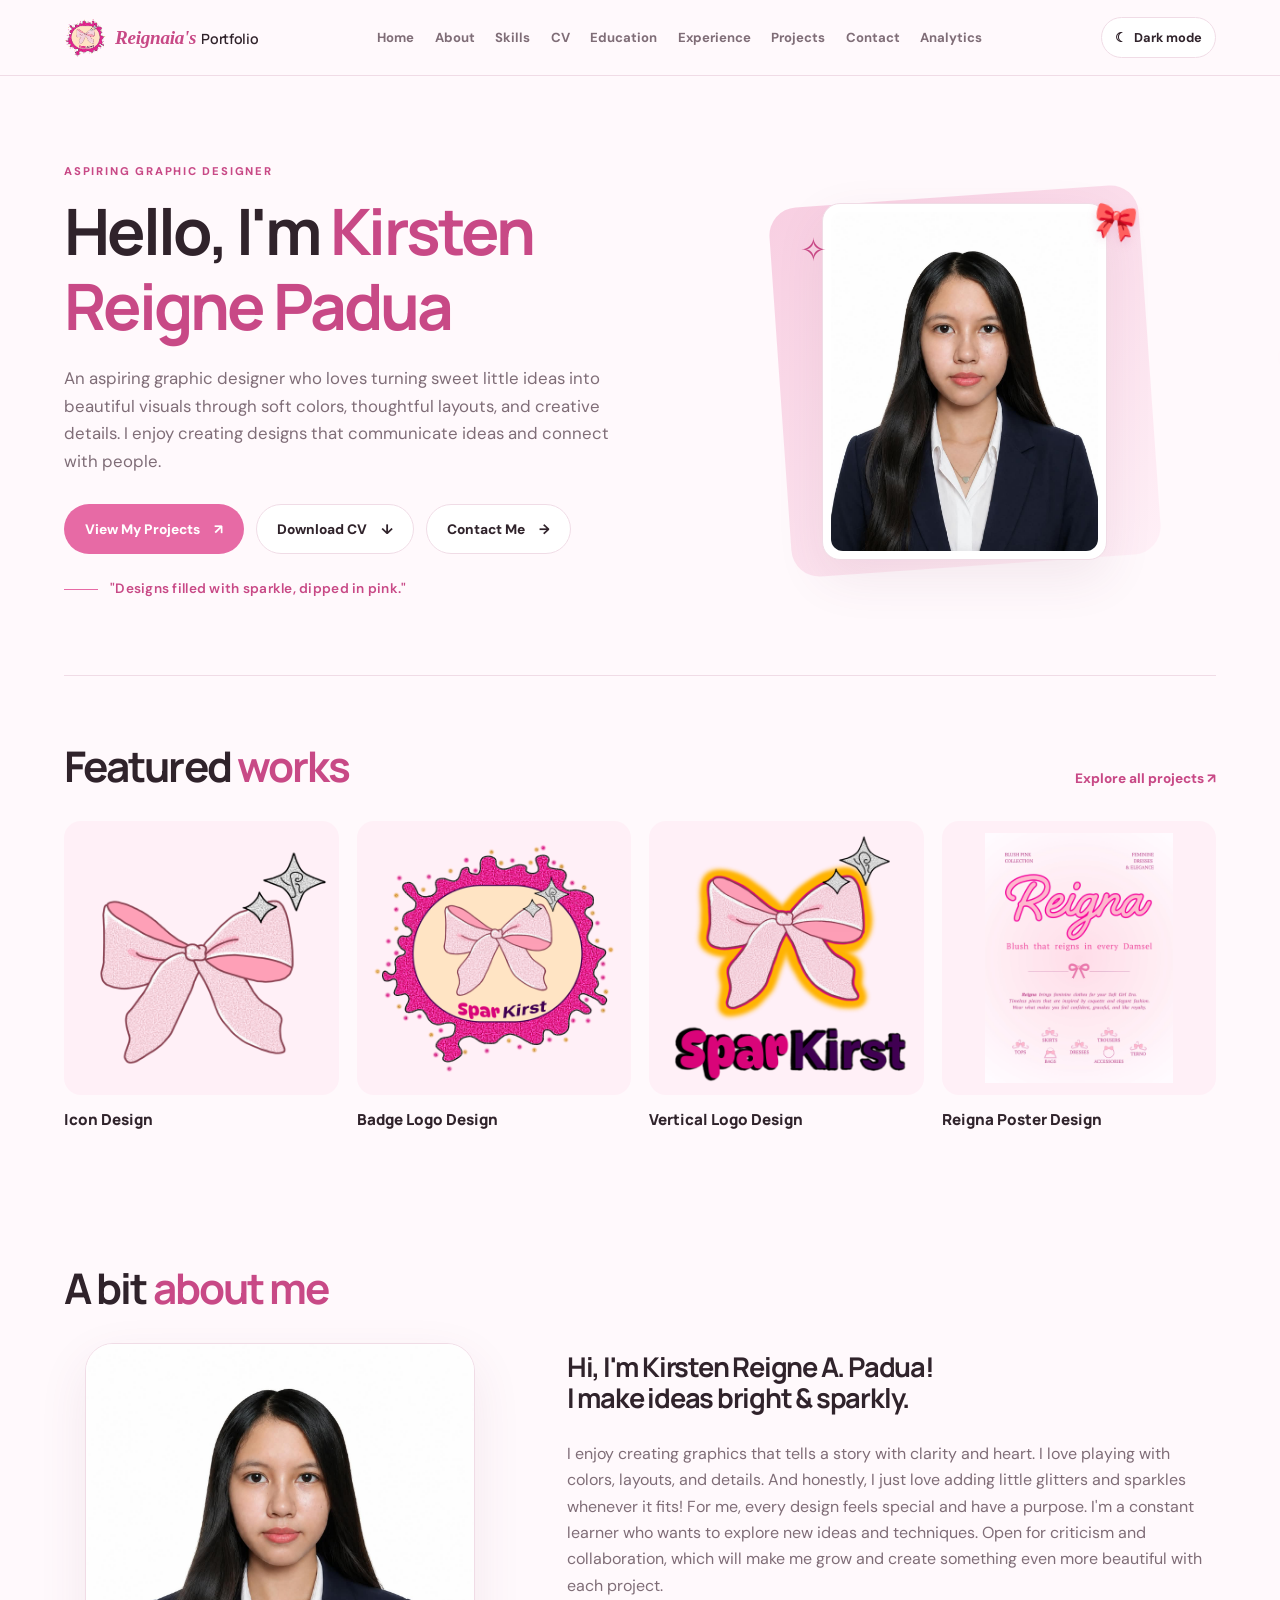
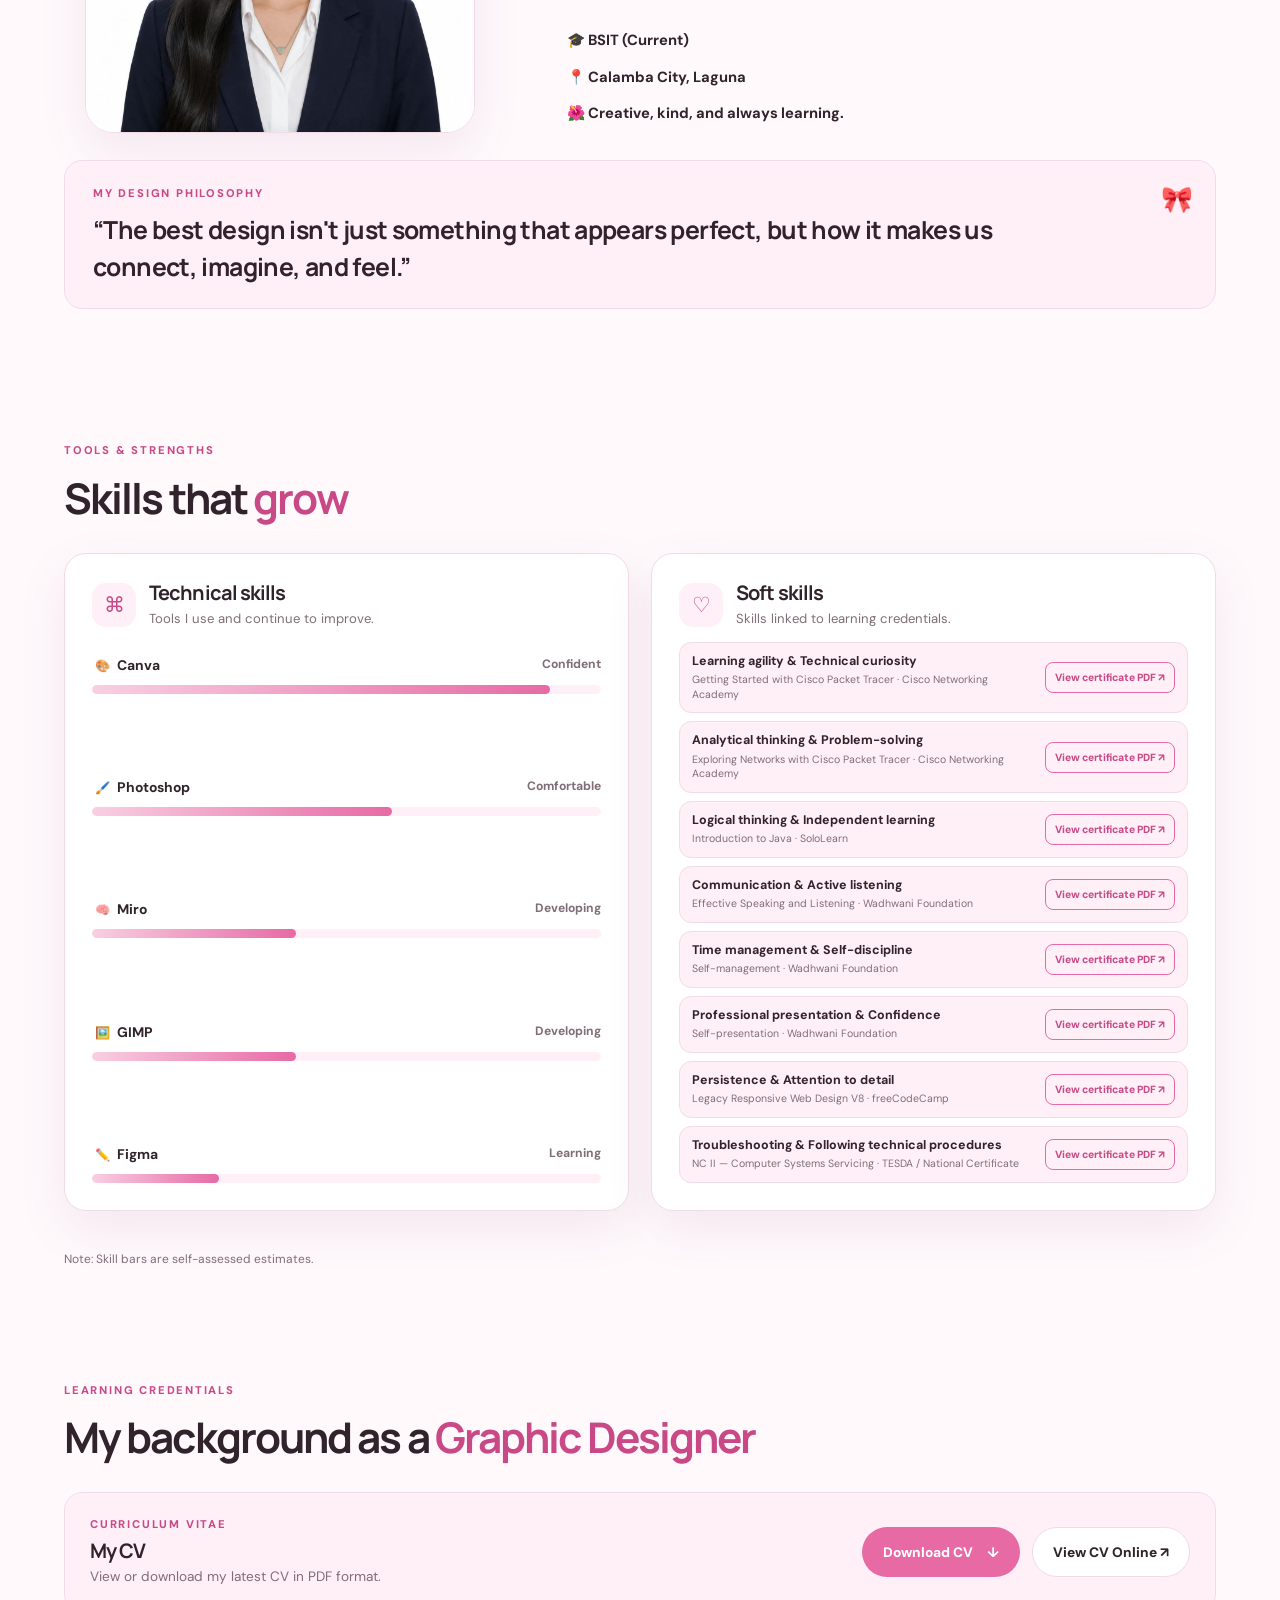
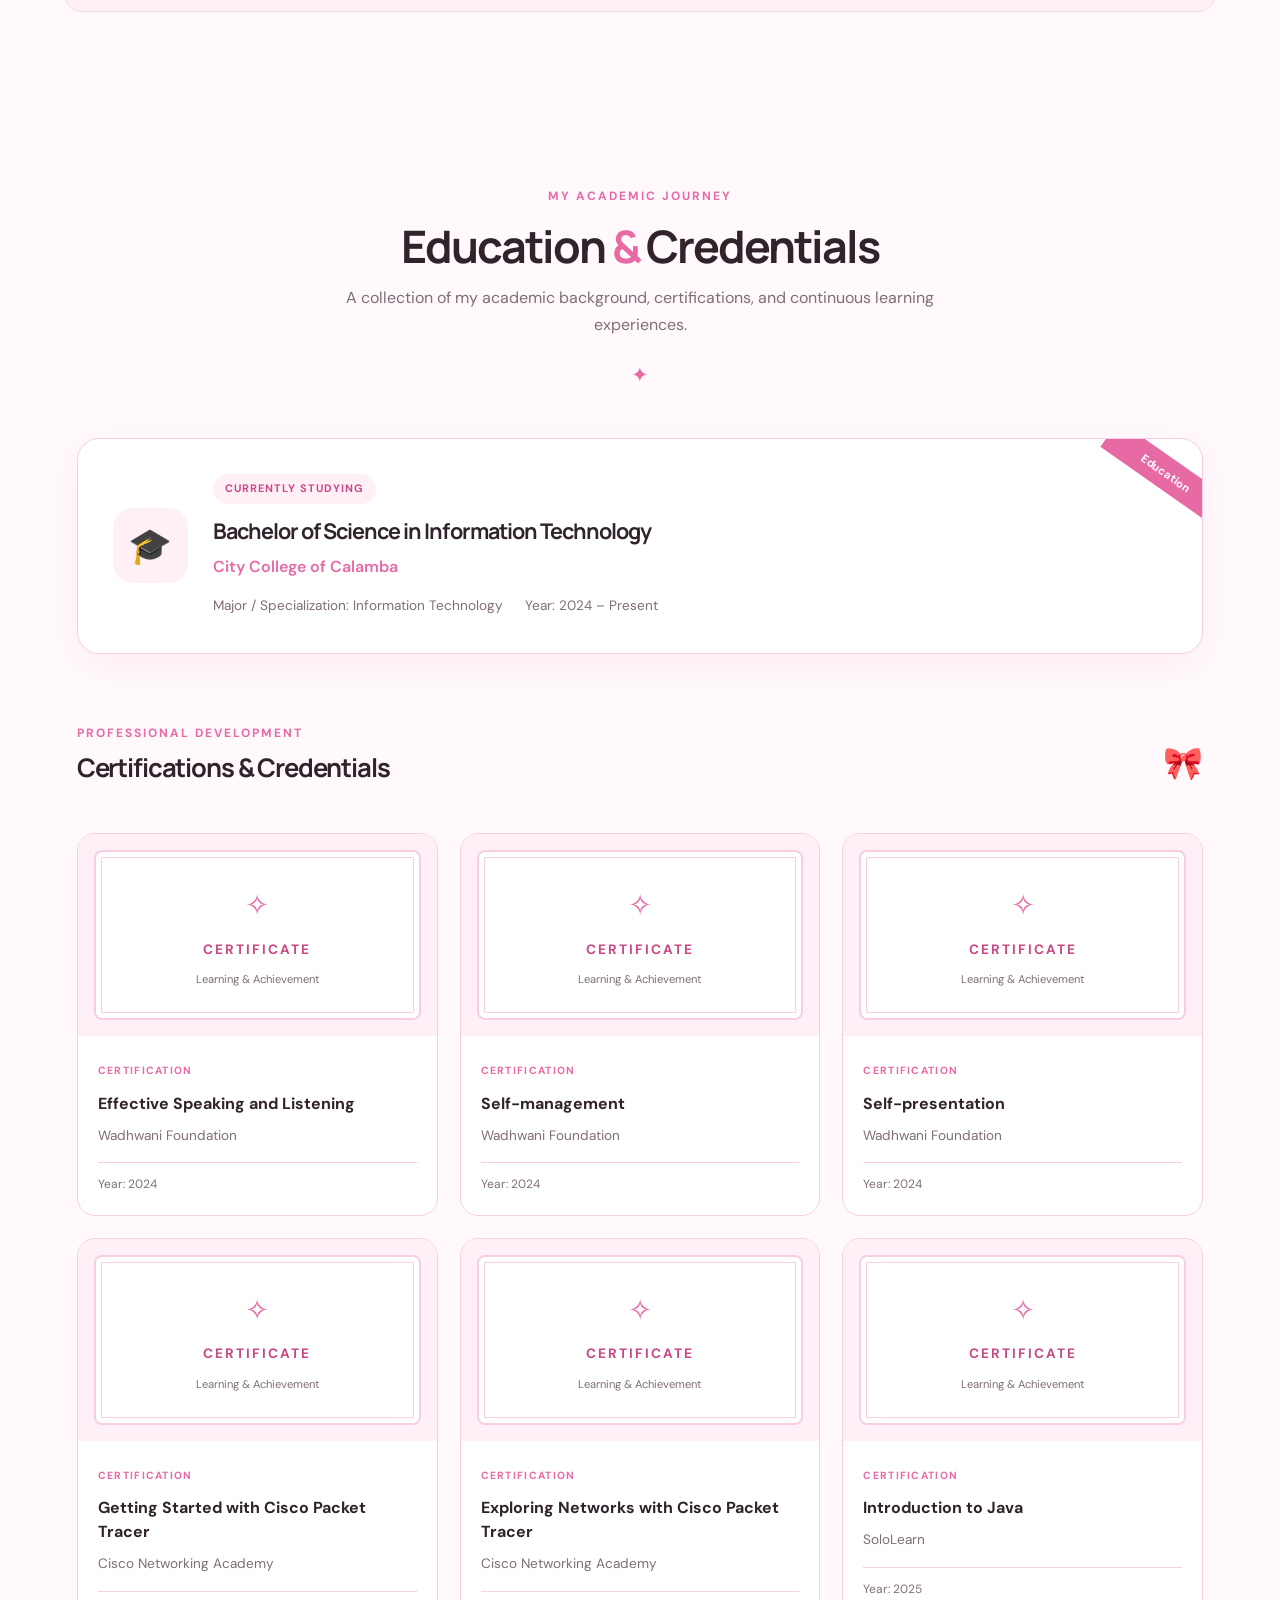
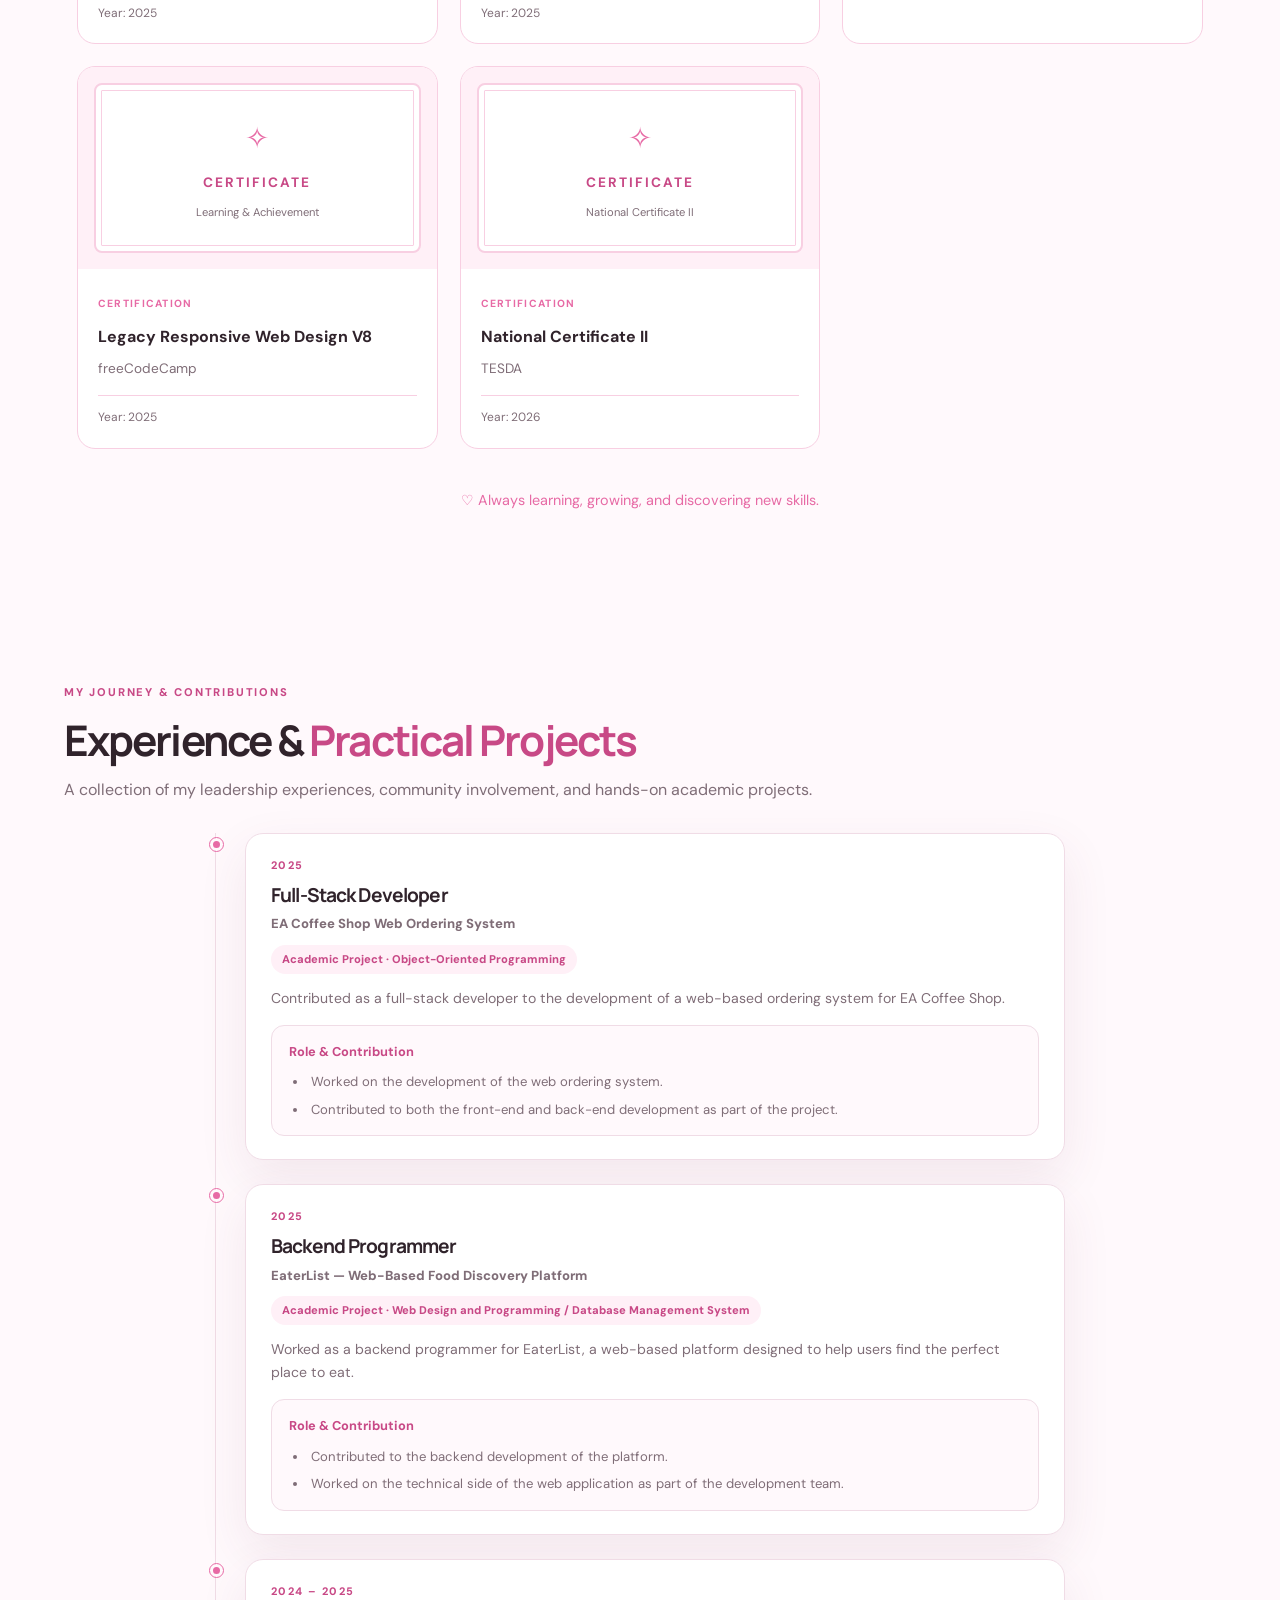
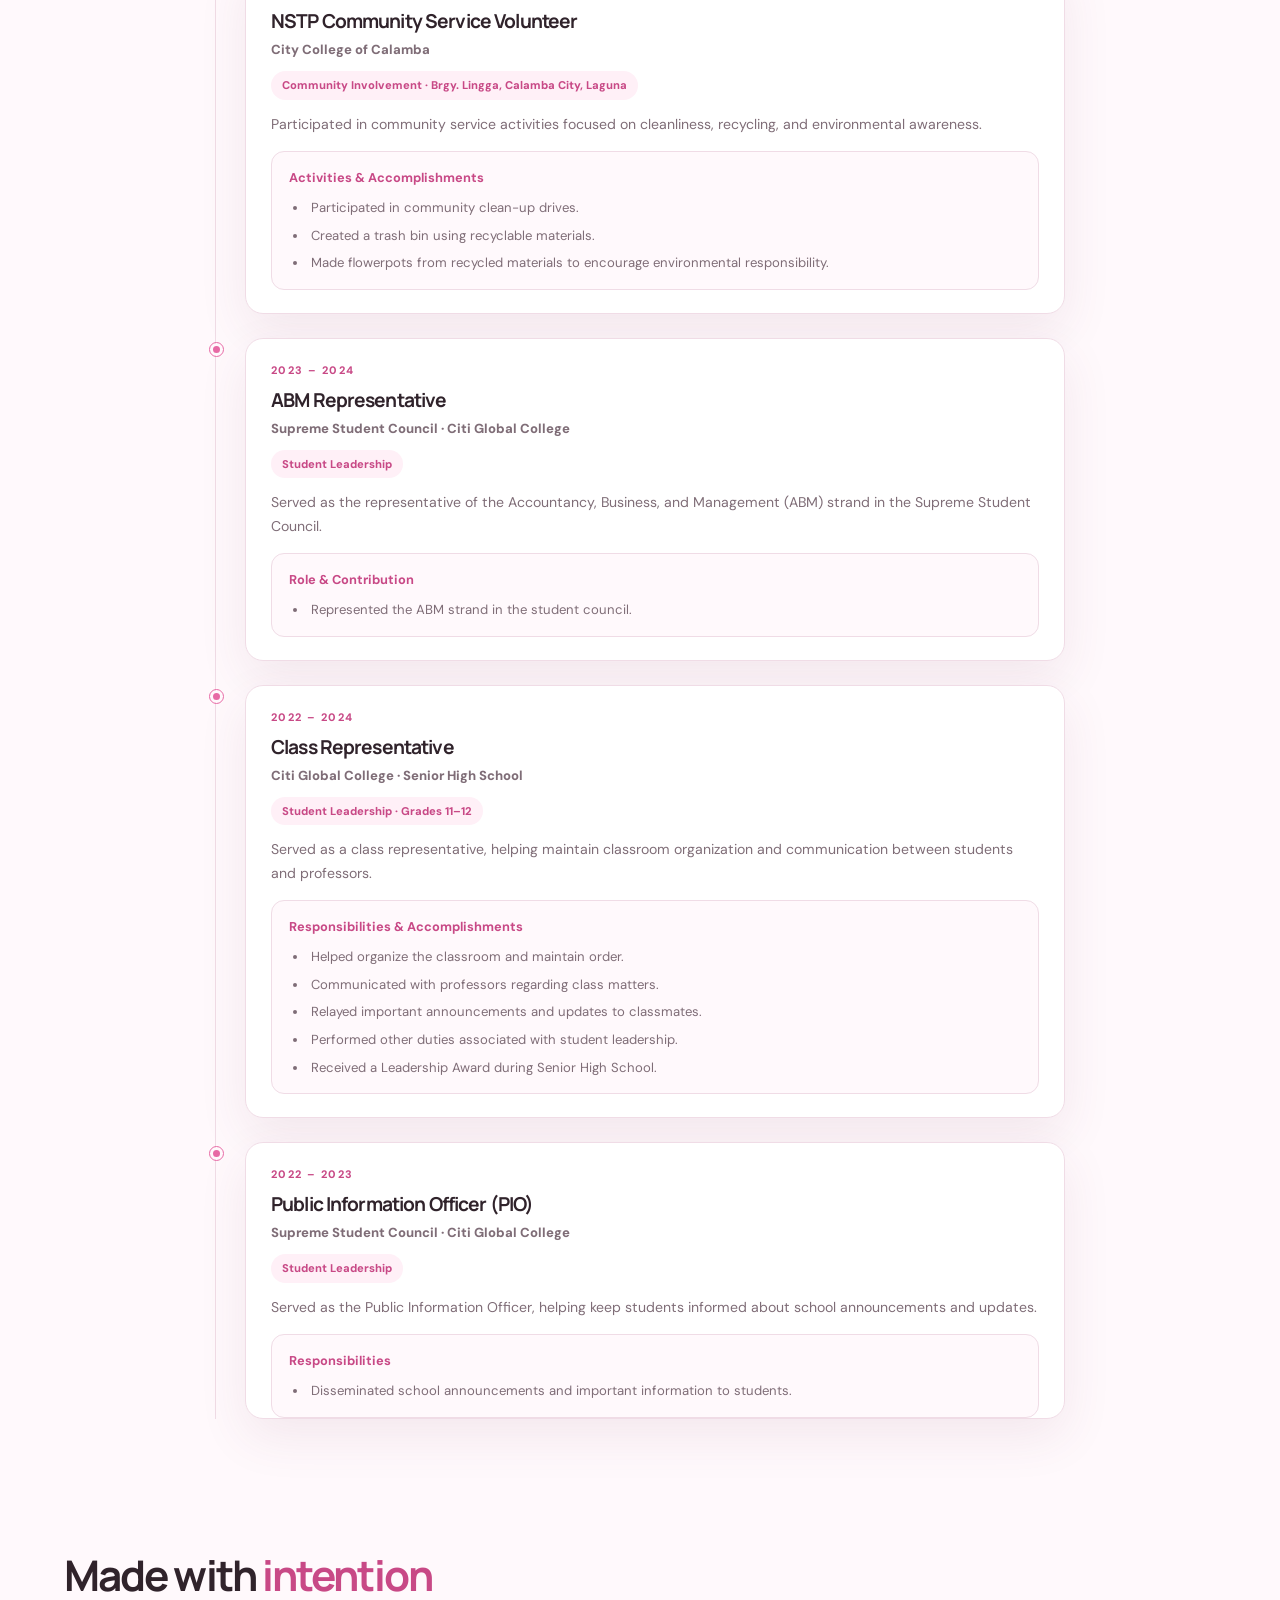
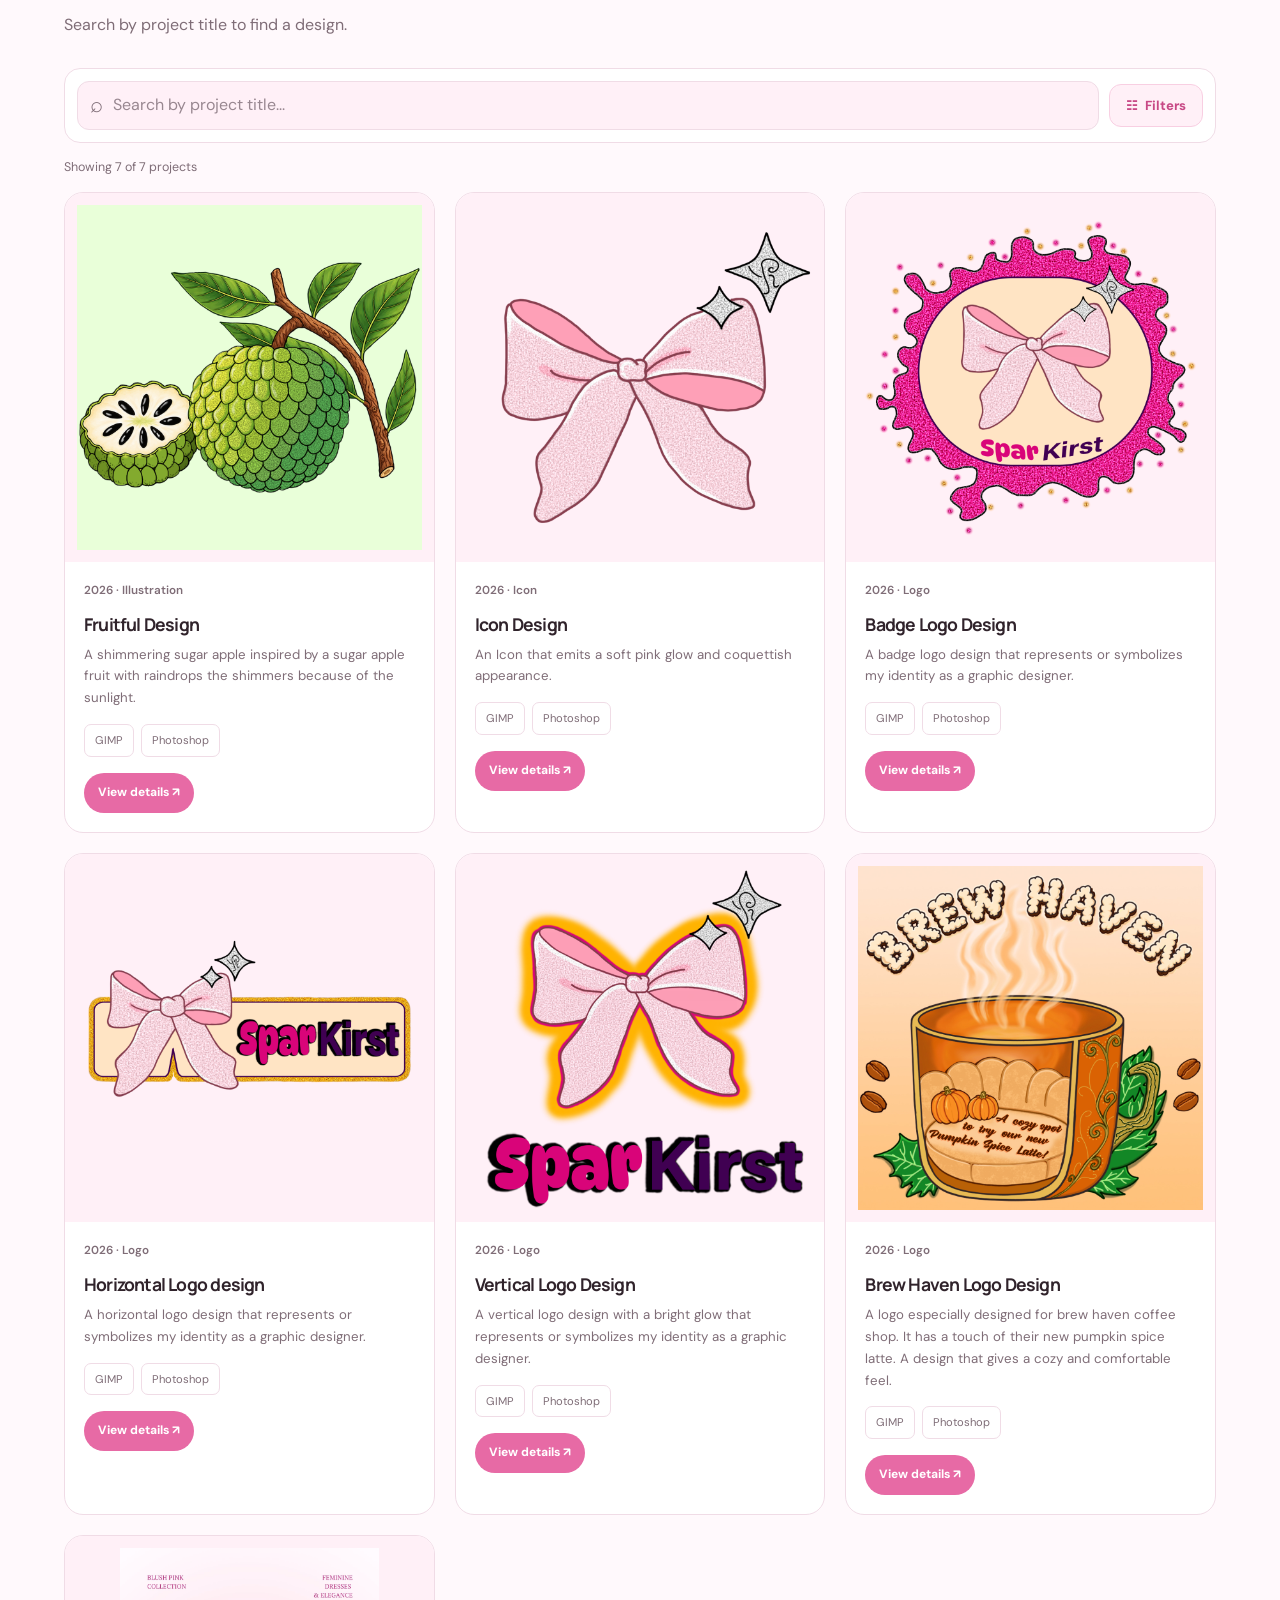
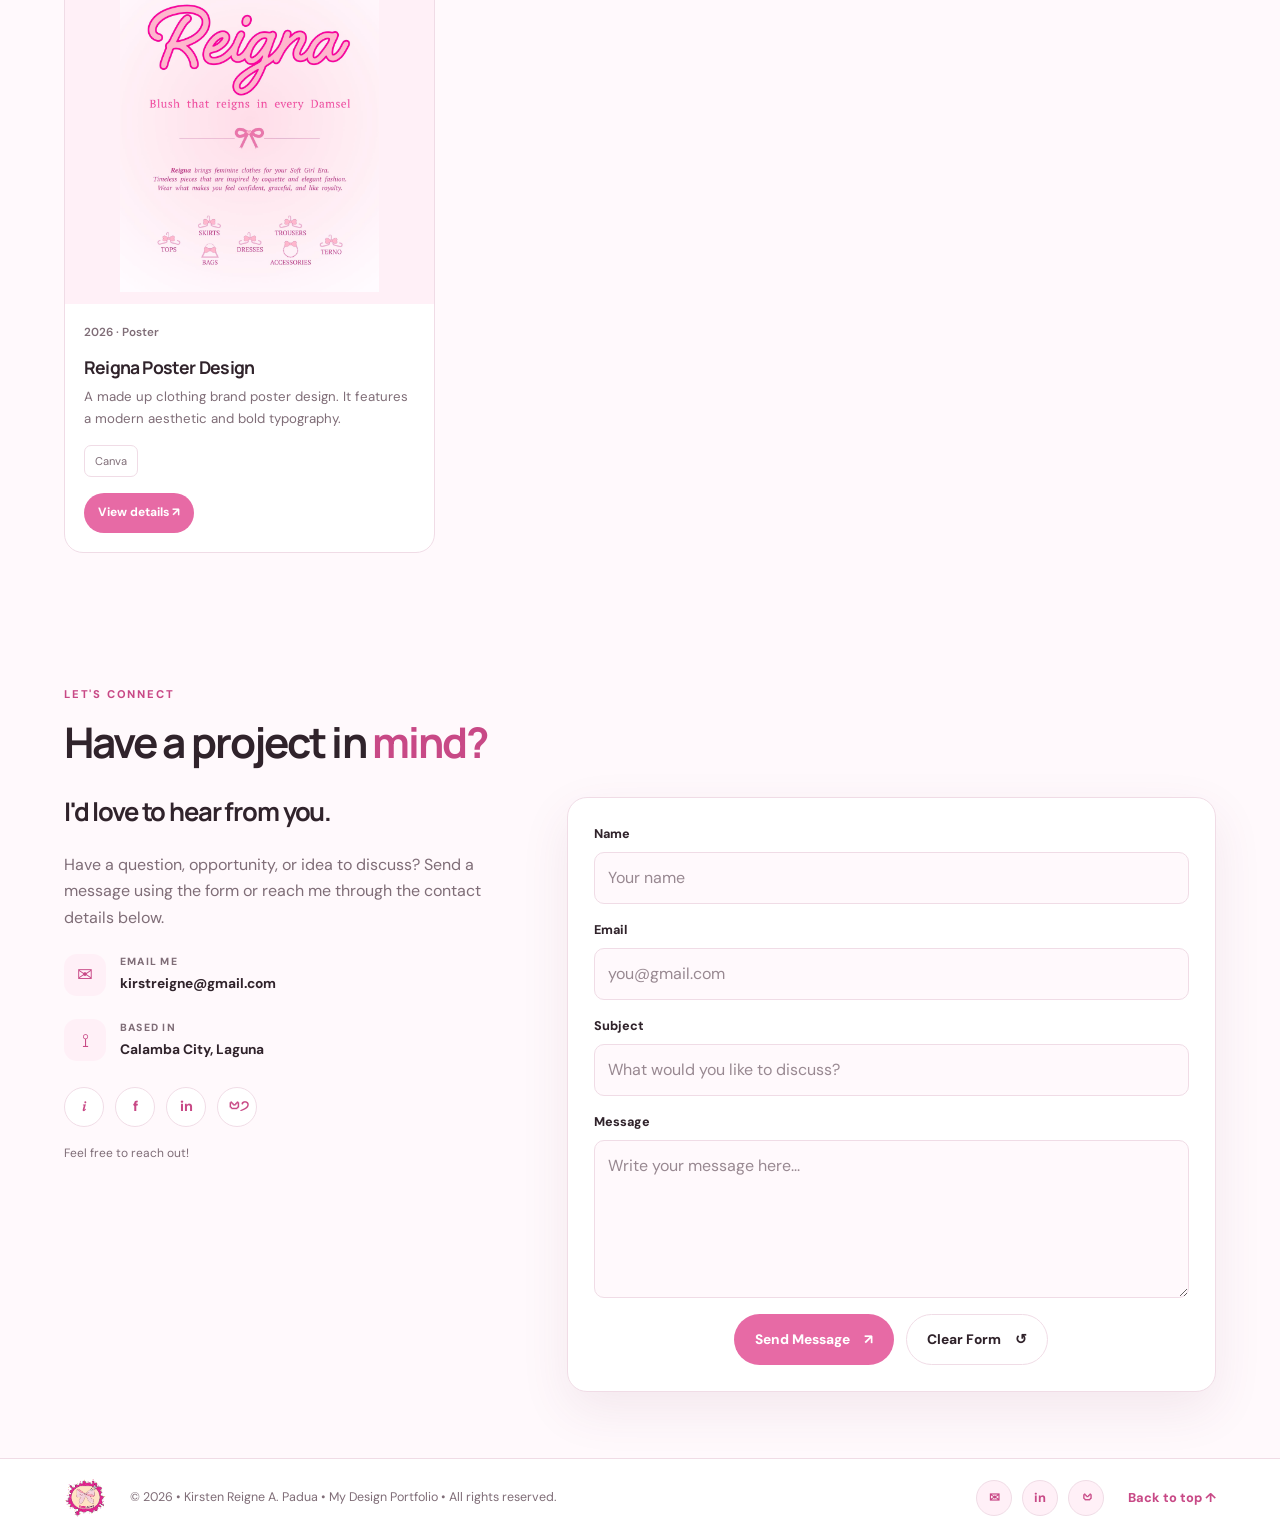
==== commit ad864950: "Update index.html" ====
--- a/index.html
+++ b/index.html
@@ -242,7 +242,7 @@
 
           <!-- CERTIFICATE 2 -->
           <a class="edu-cert-card"
-            href="pdf/Wadhwani Foundation Certificate-Self-management.pdf"
+            href="pdf/Wadhwani Foundation Certificate-Self-Management.pdf"
             target="_blank"
             rel="noopener noreferrer"
             aria-label="Open Self-management certificate"
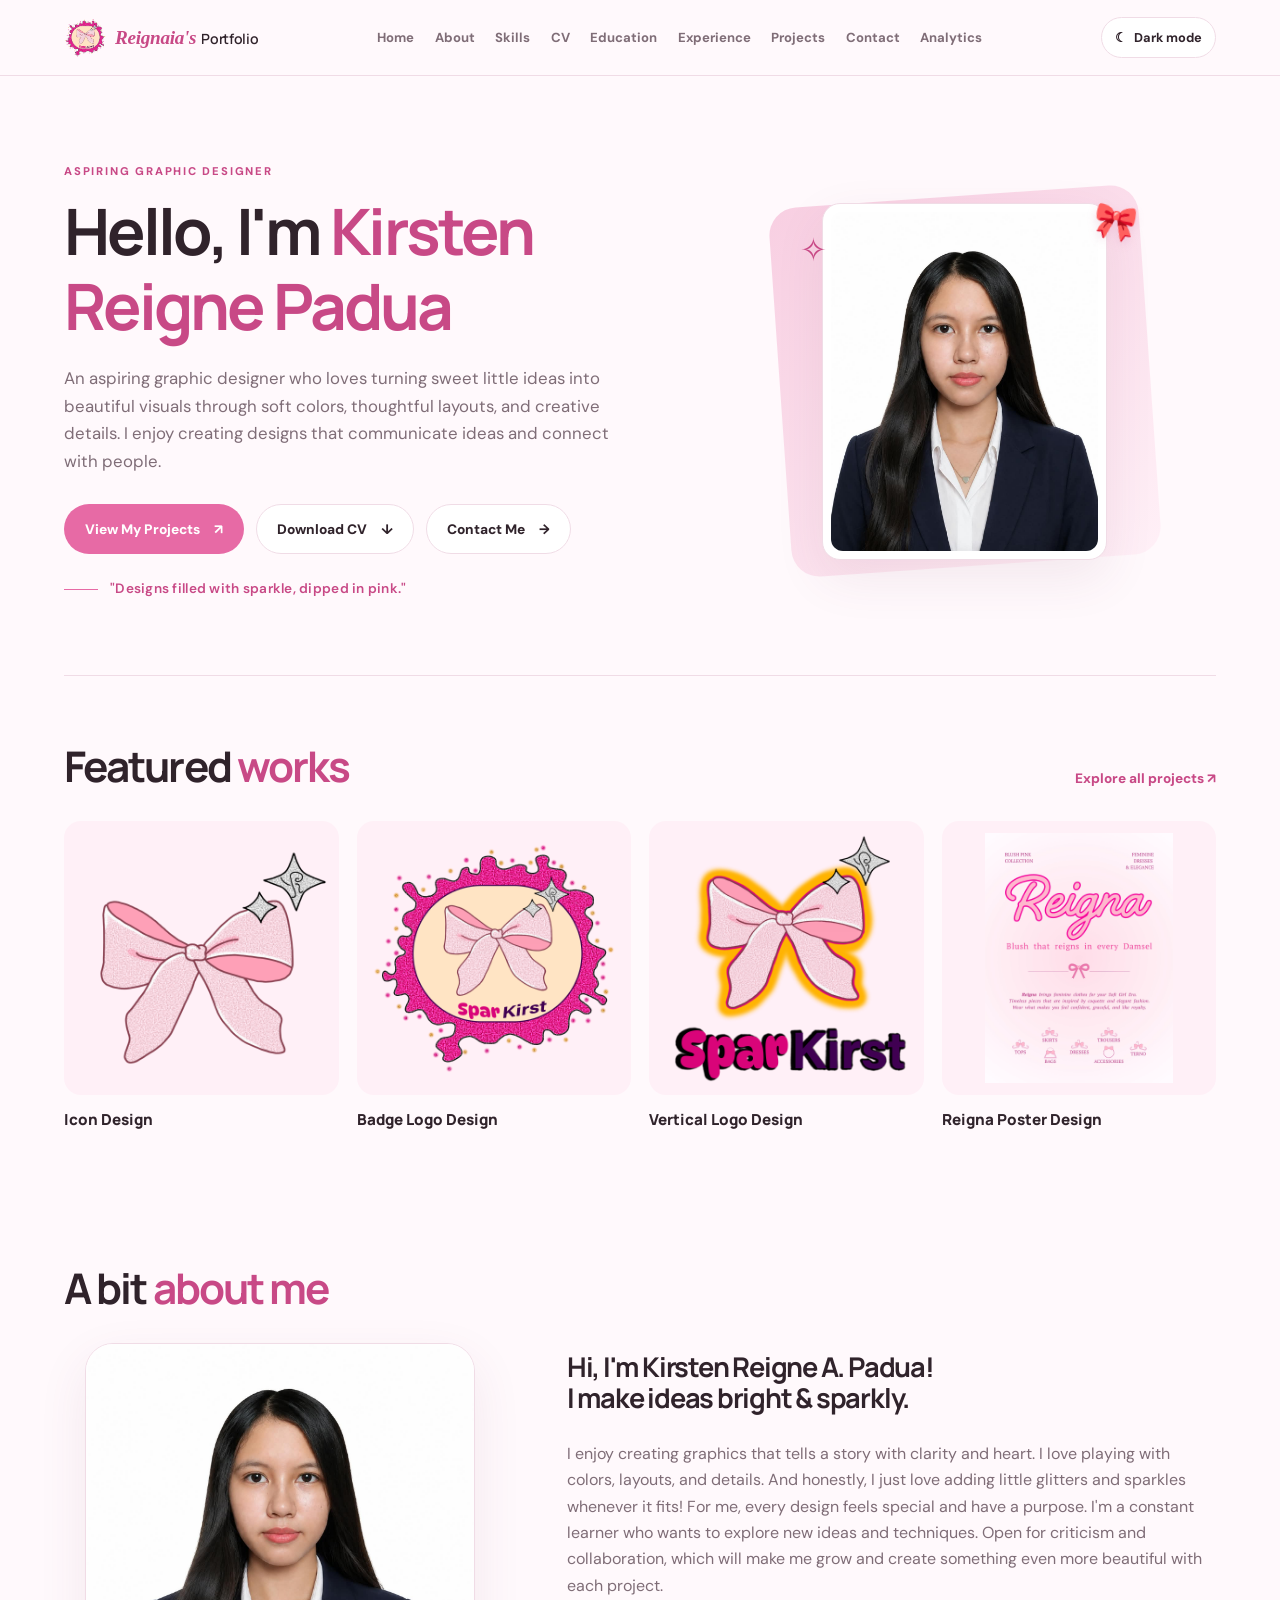
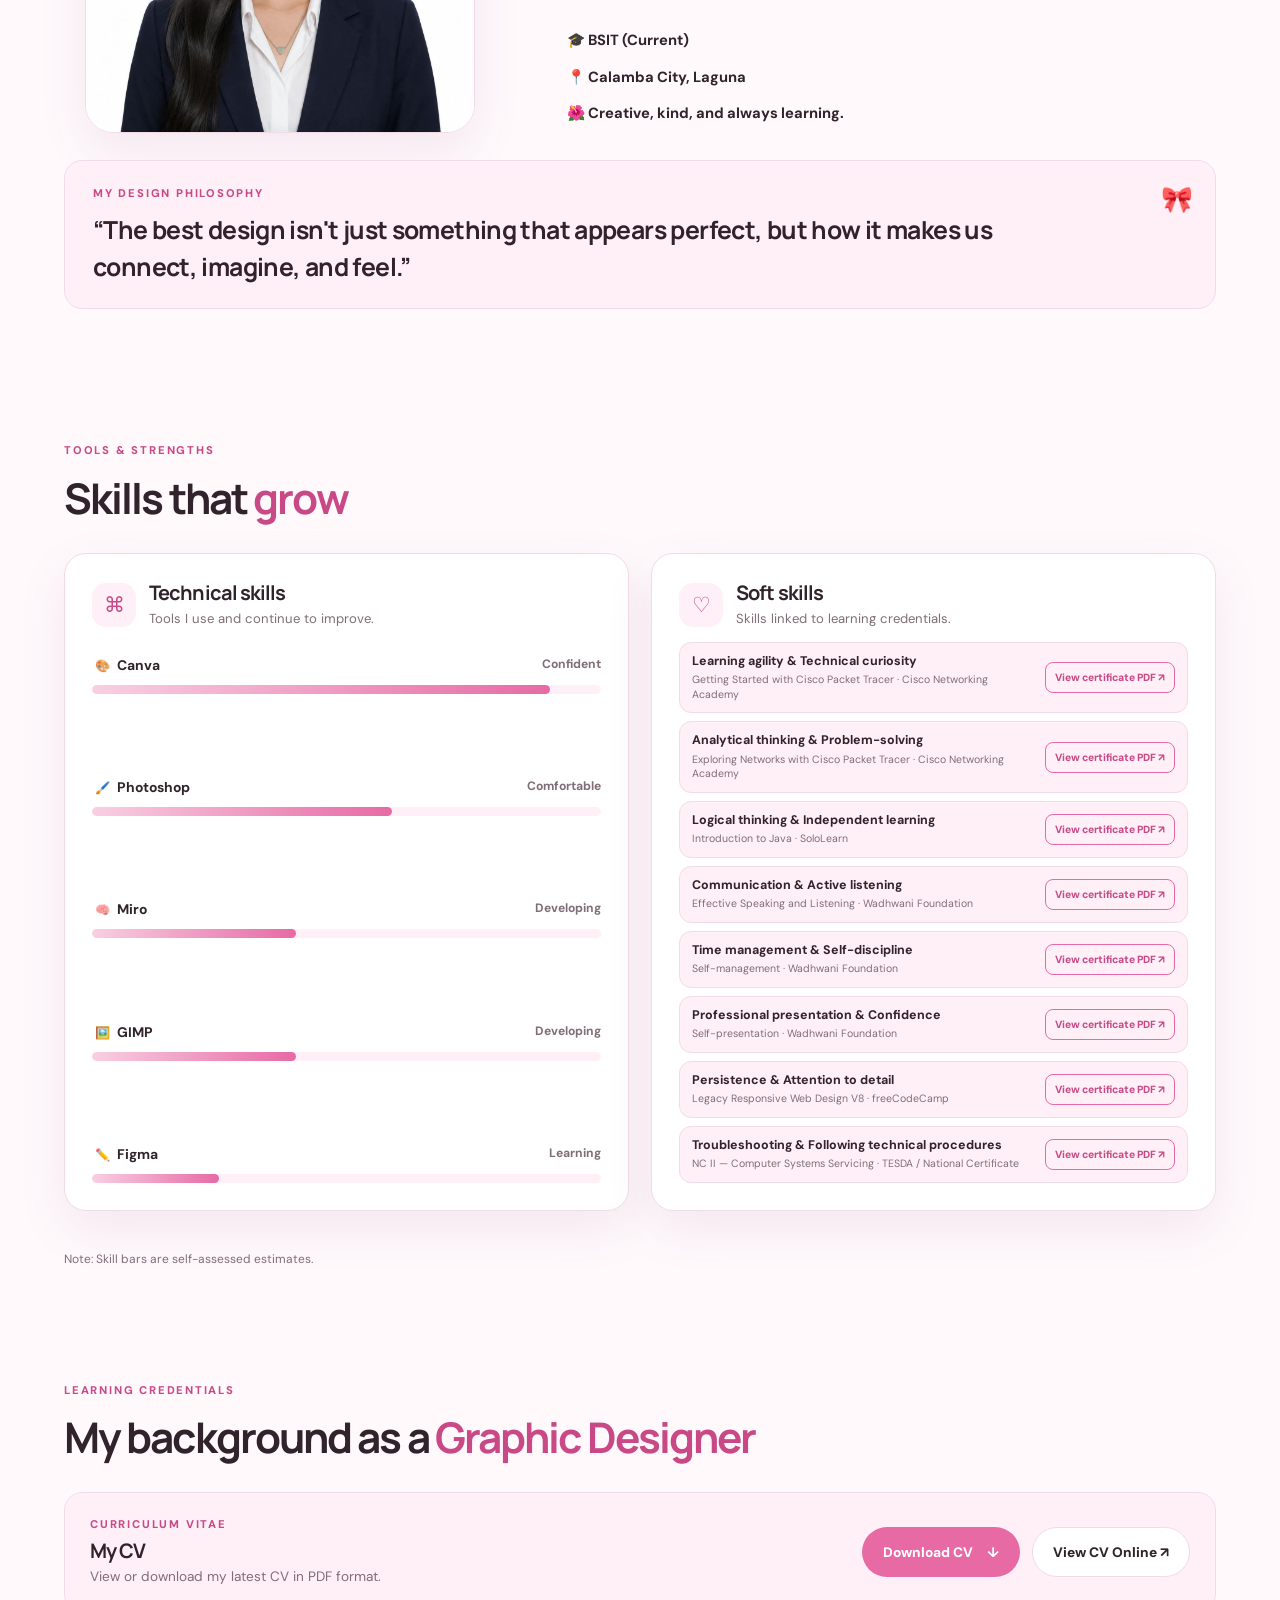
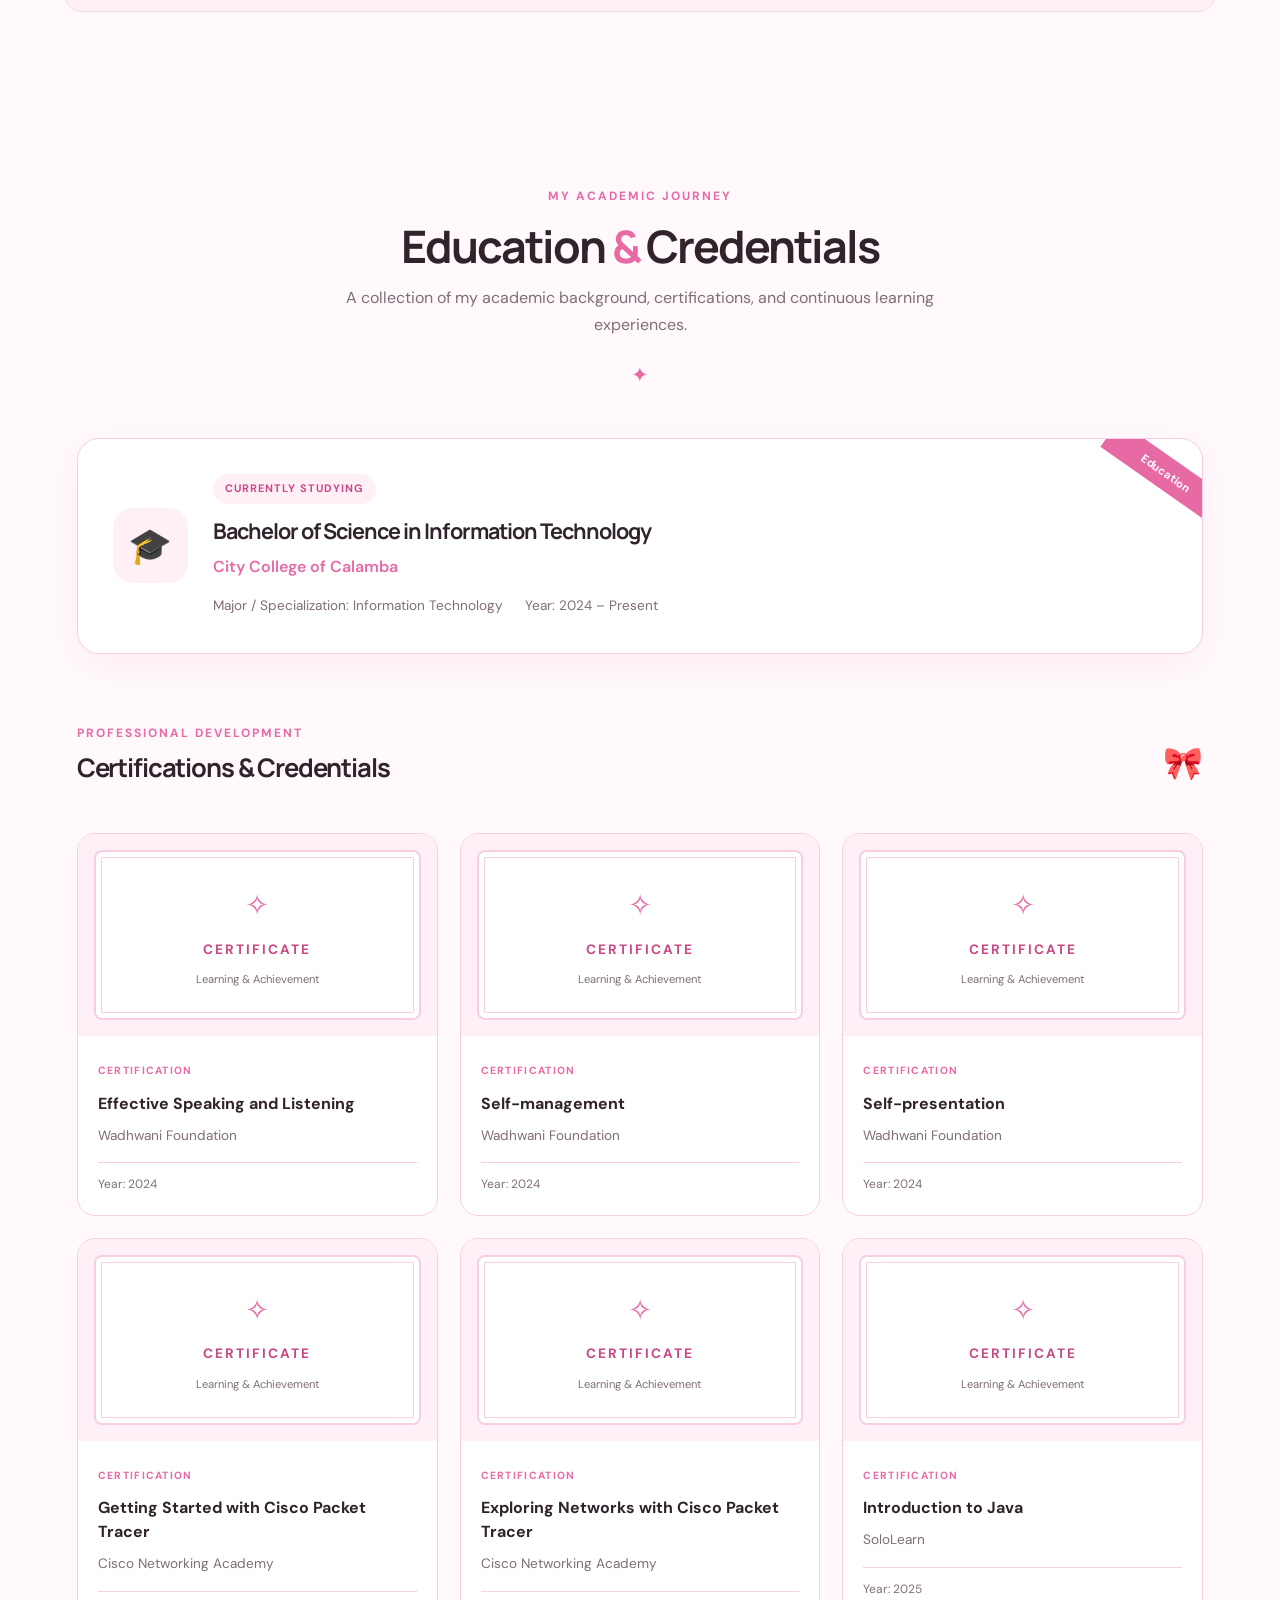
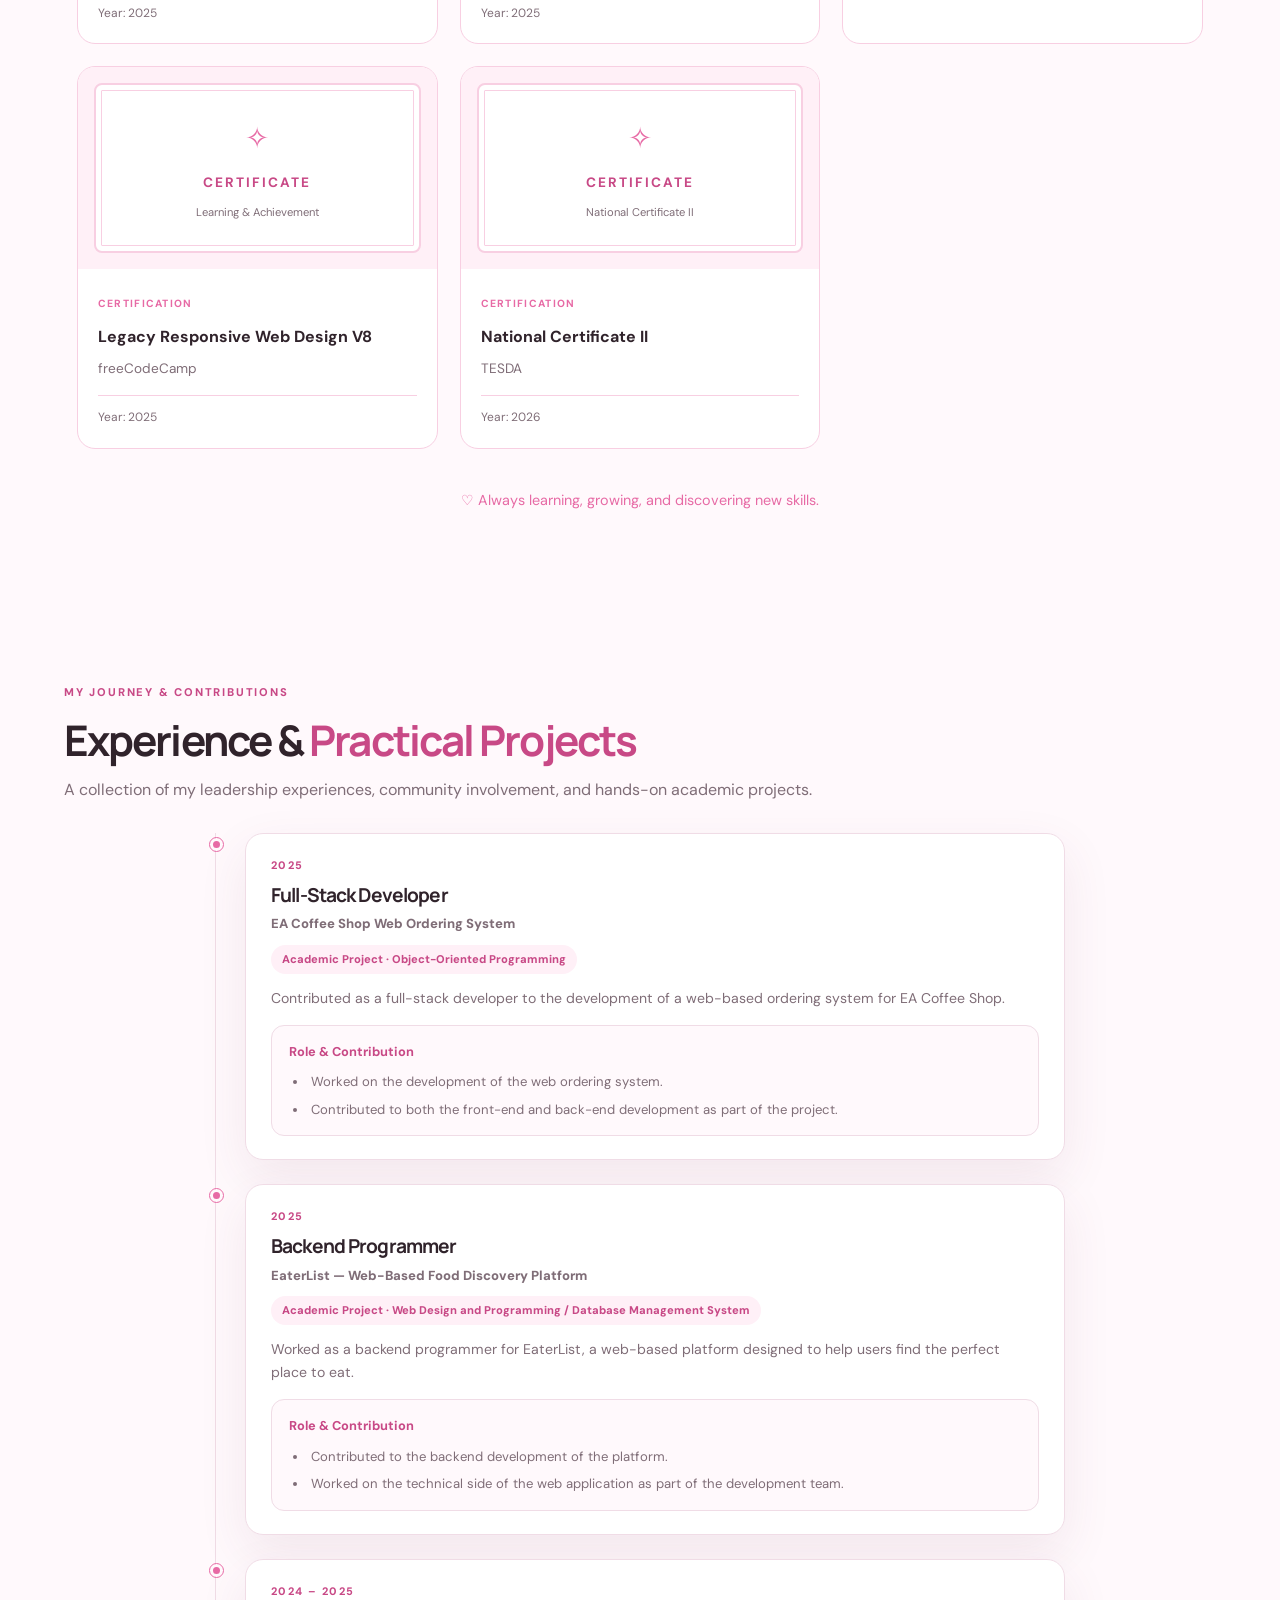
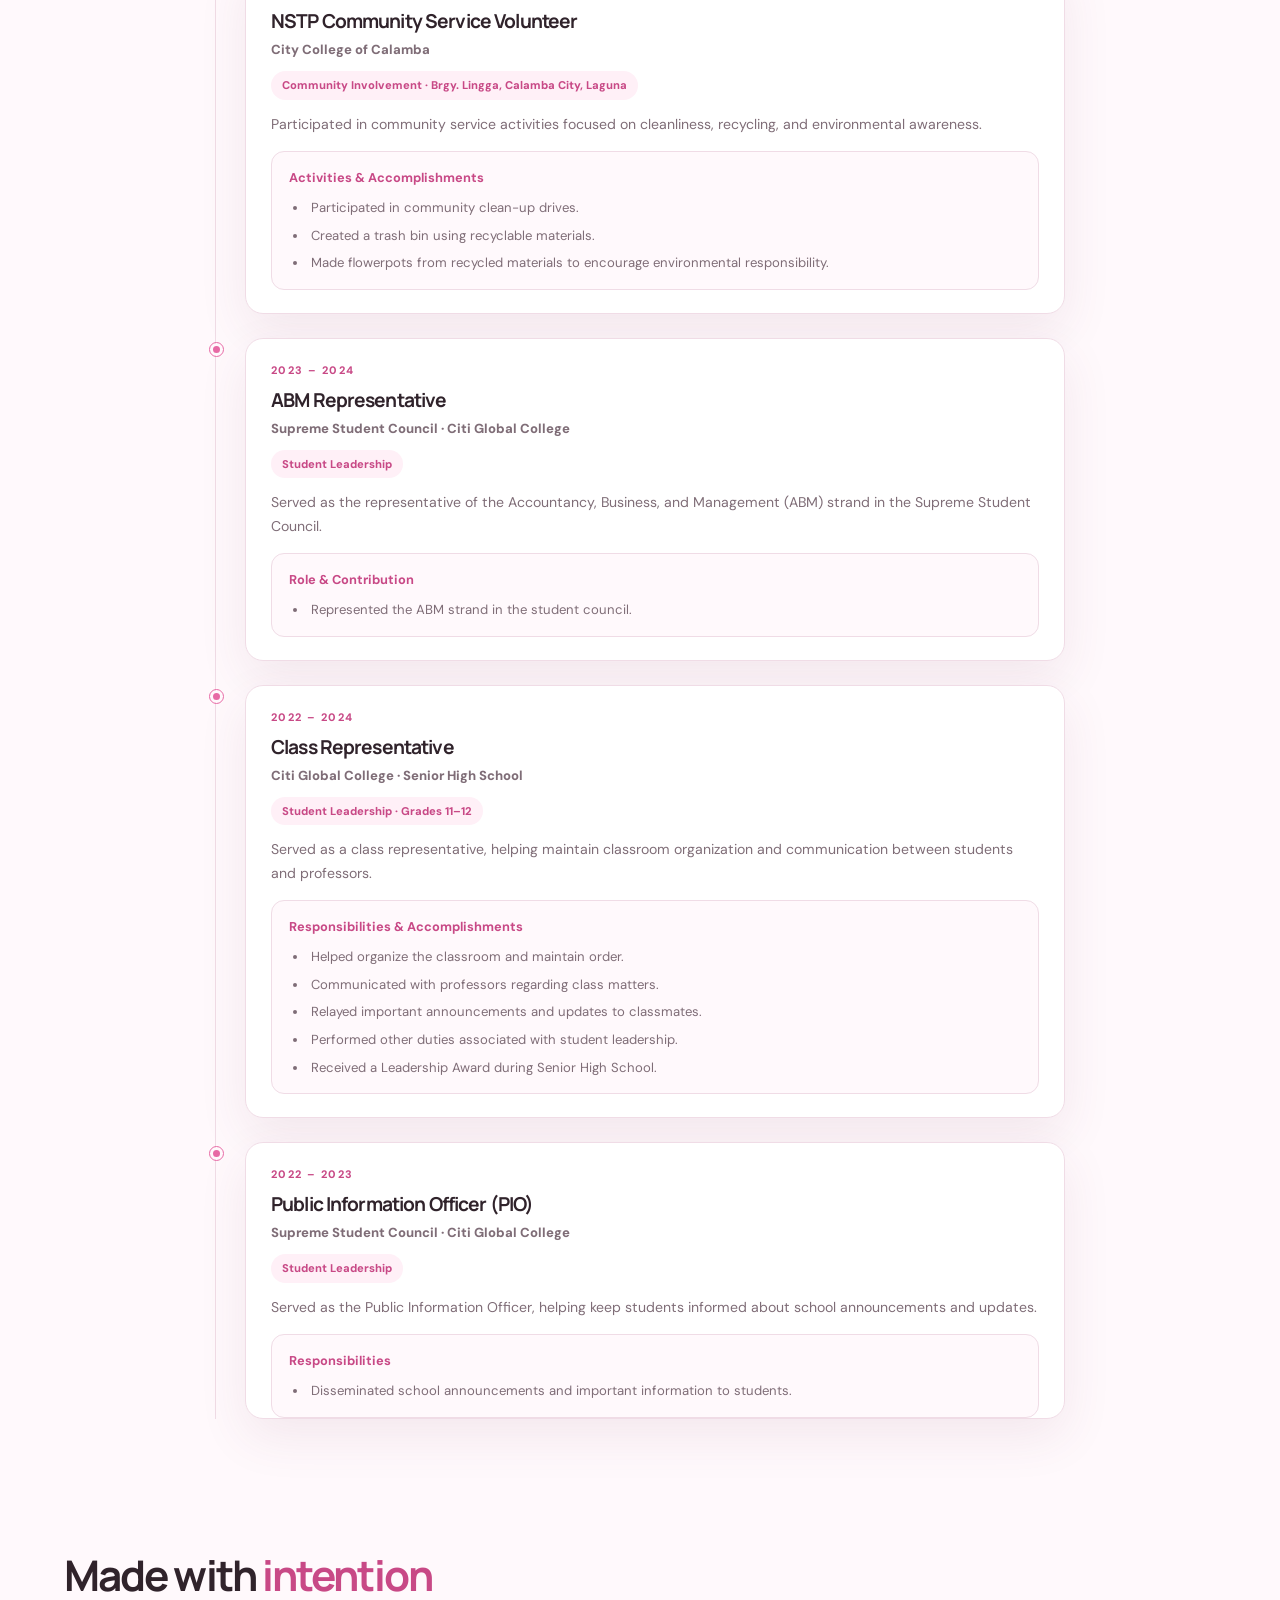
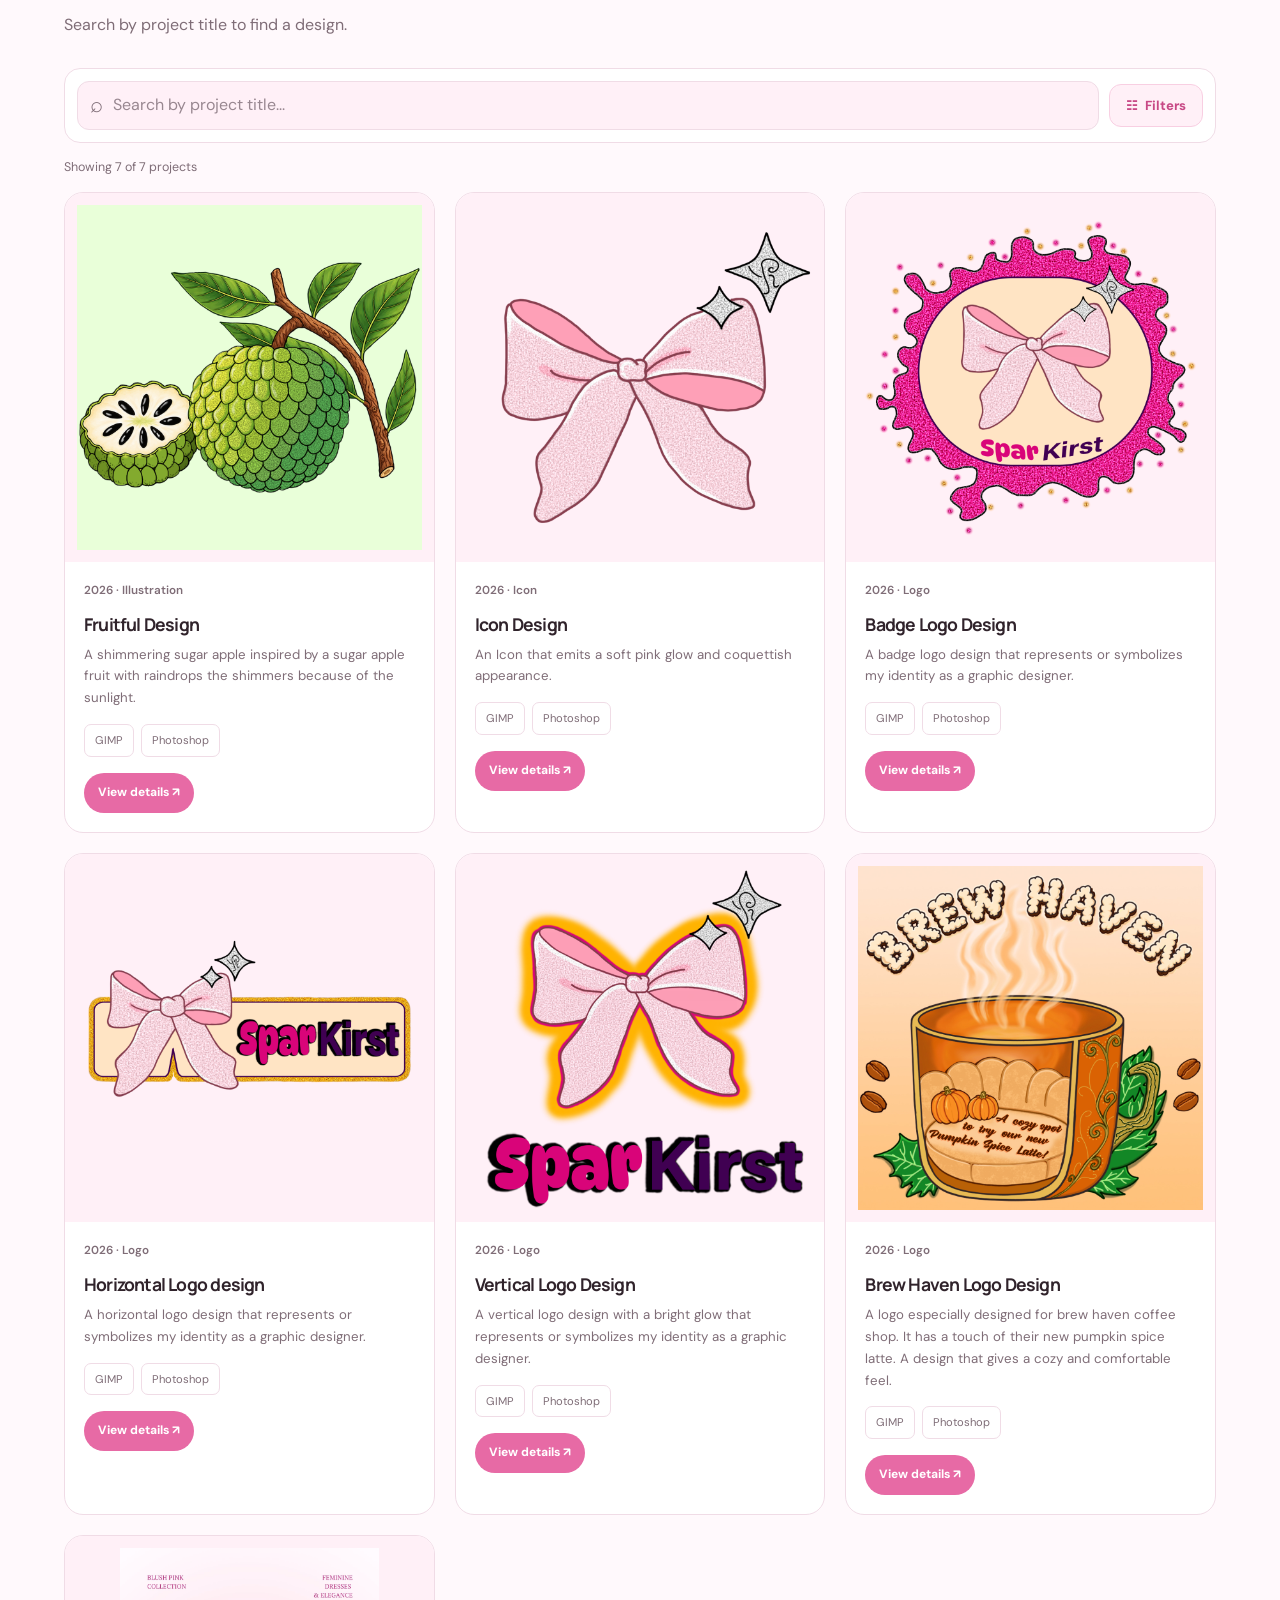
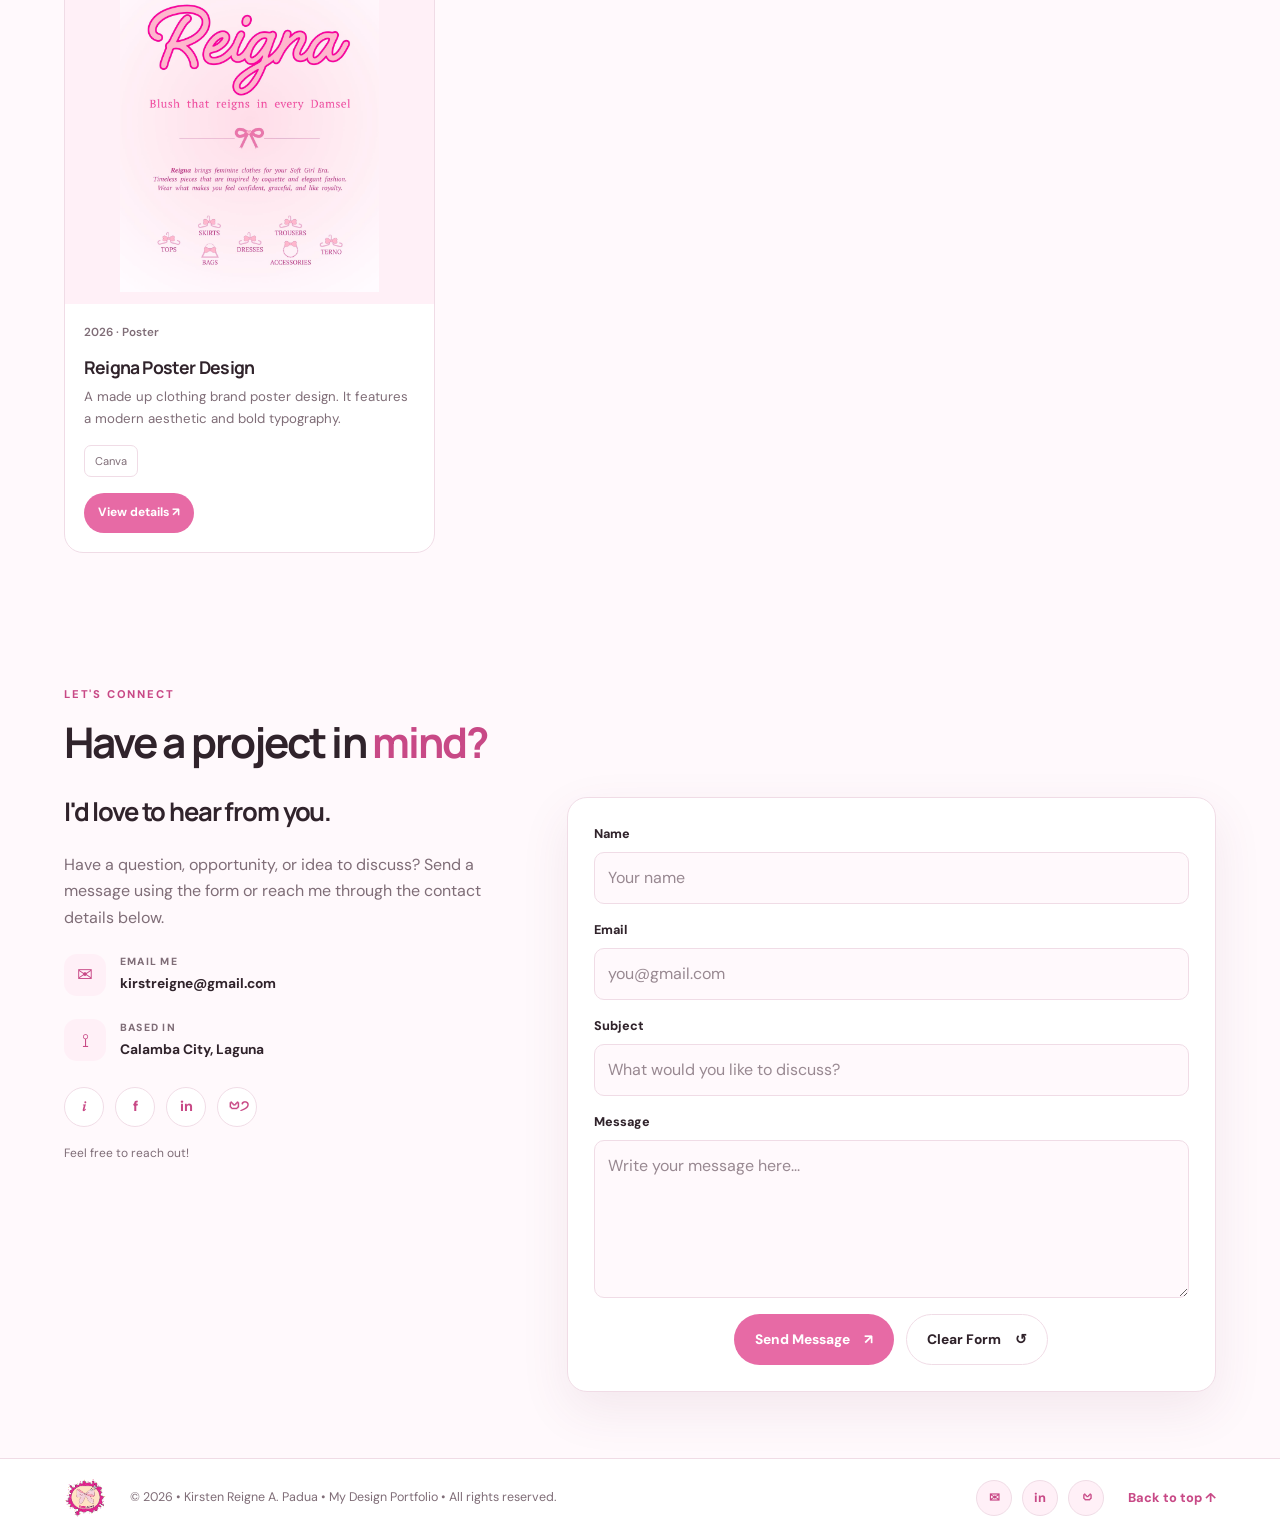
==== commit e56ee49c: "Update index.html" ====
--- a/index.html
+++ b/index.html
@@ -266,7 +266,7 @@
 
           <!-- CERTIFICATE 3 -->
           <a class="edu-cert-card"
-            href="pdf/Wadhwani Foundation Certificate-Self-presentation.pdf"
+            href="pdf/Wadhwani Foundation Certificate-Self-Presentation.pdf"
             target="_blank"
             rel="noopener noreferrer"
             aria-label="Open Self-presentation certificate"
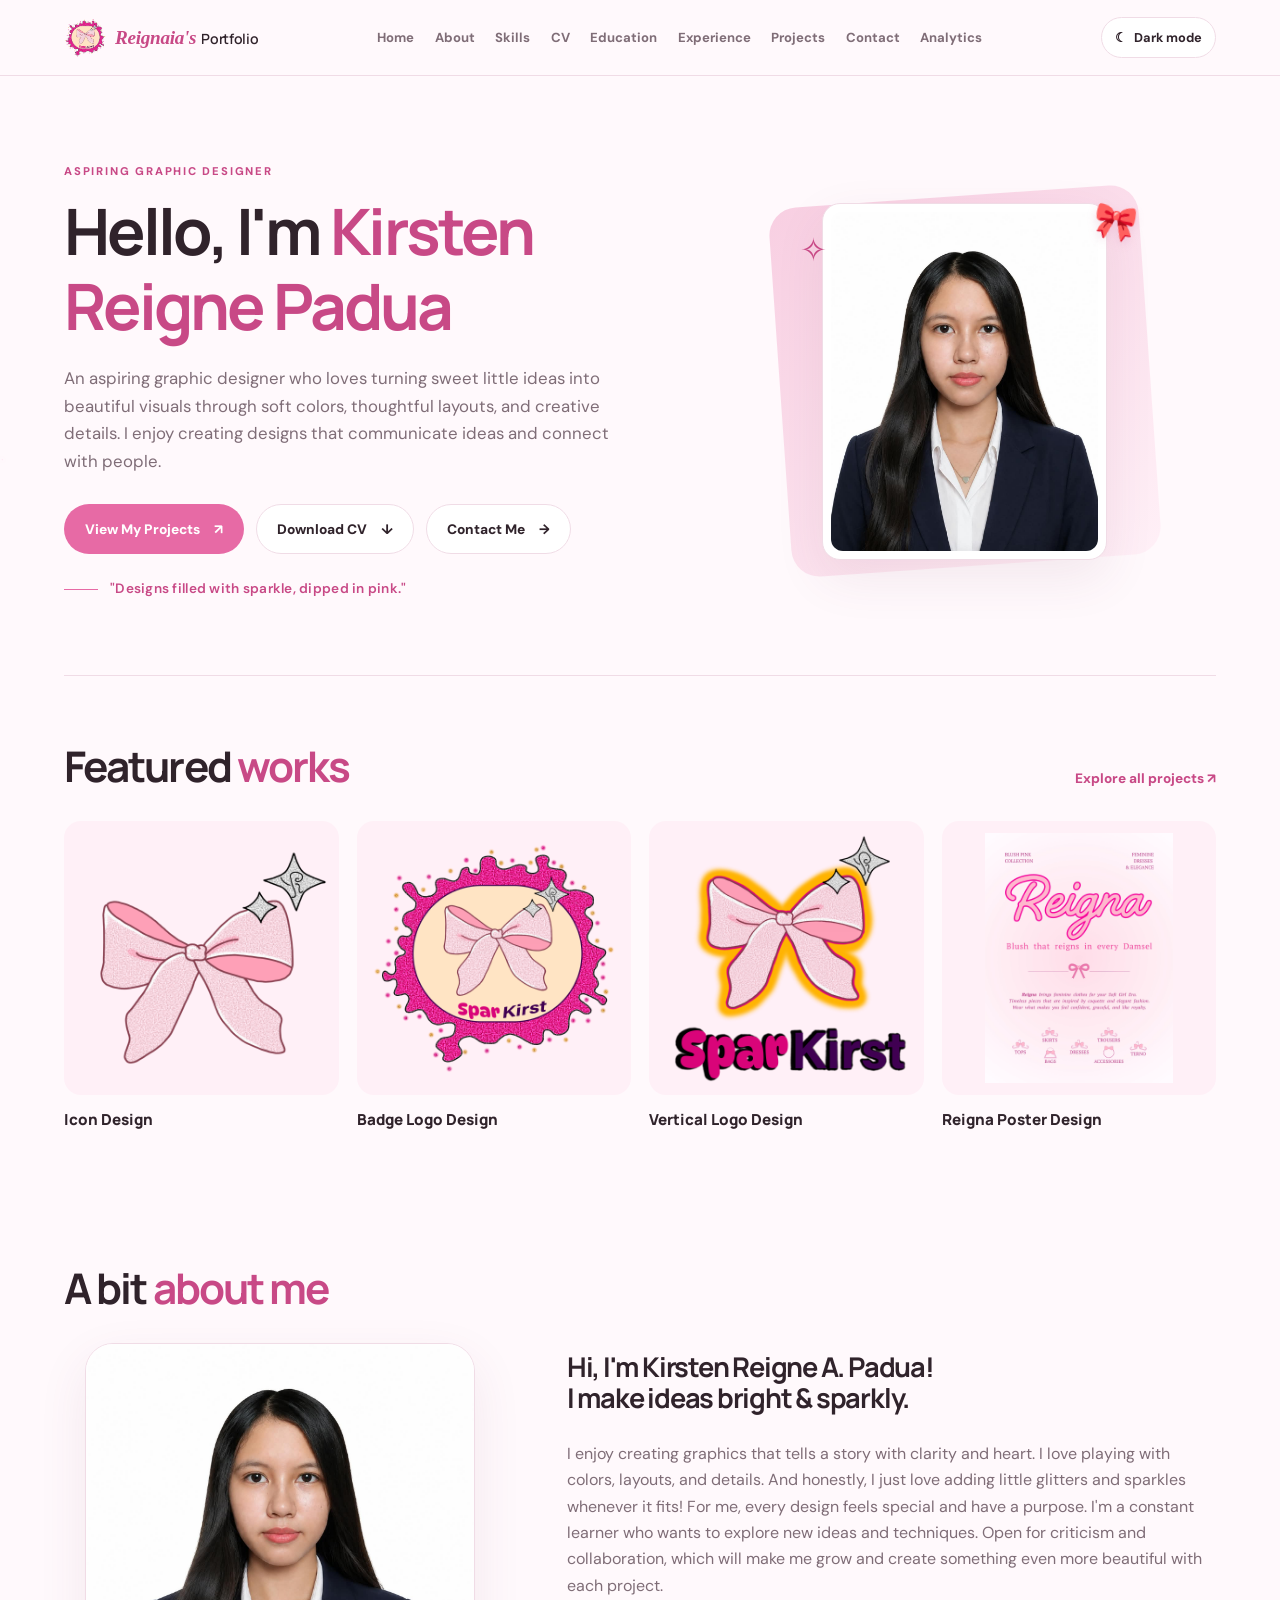
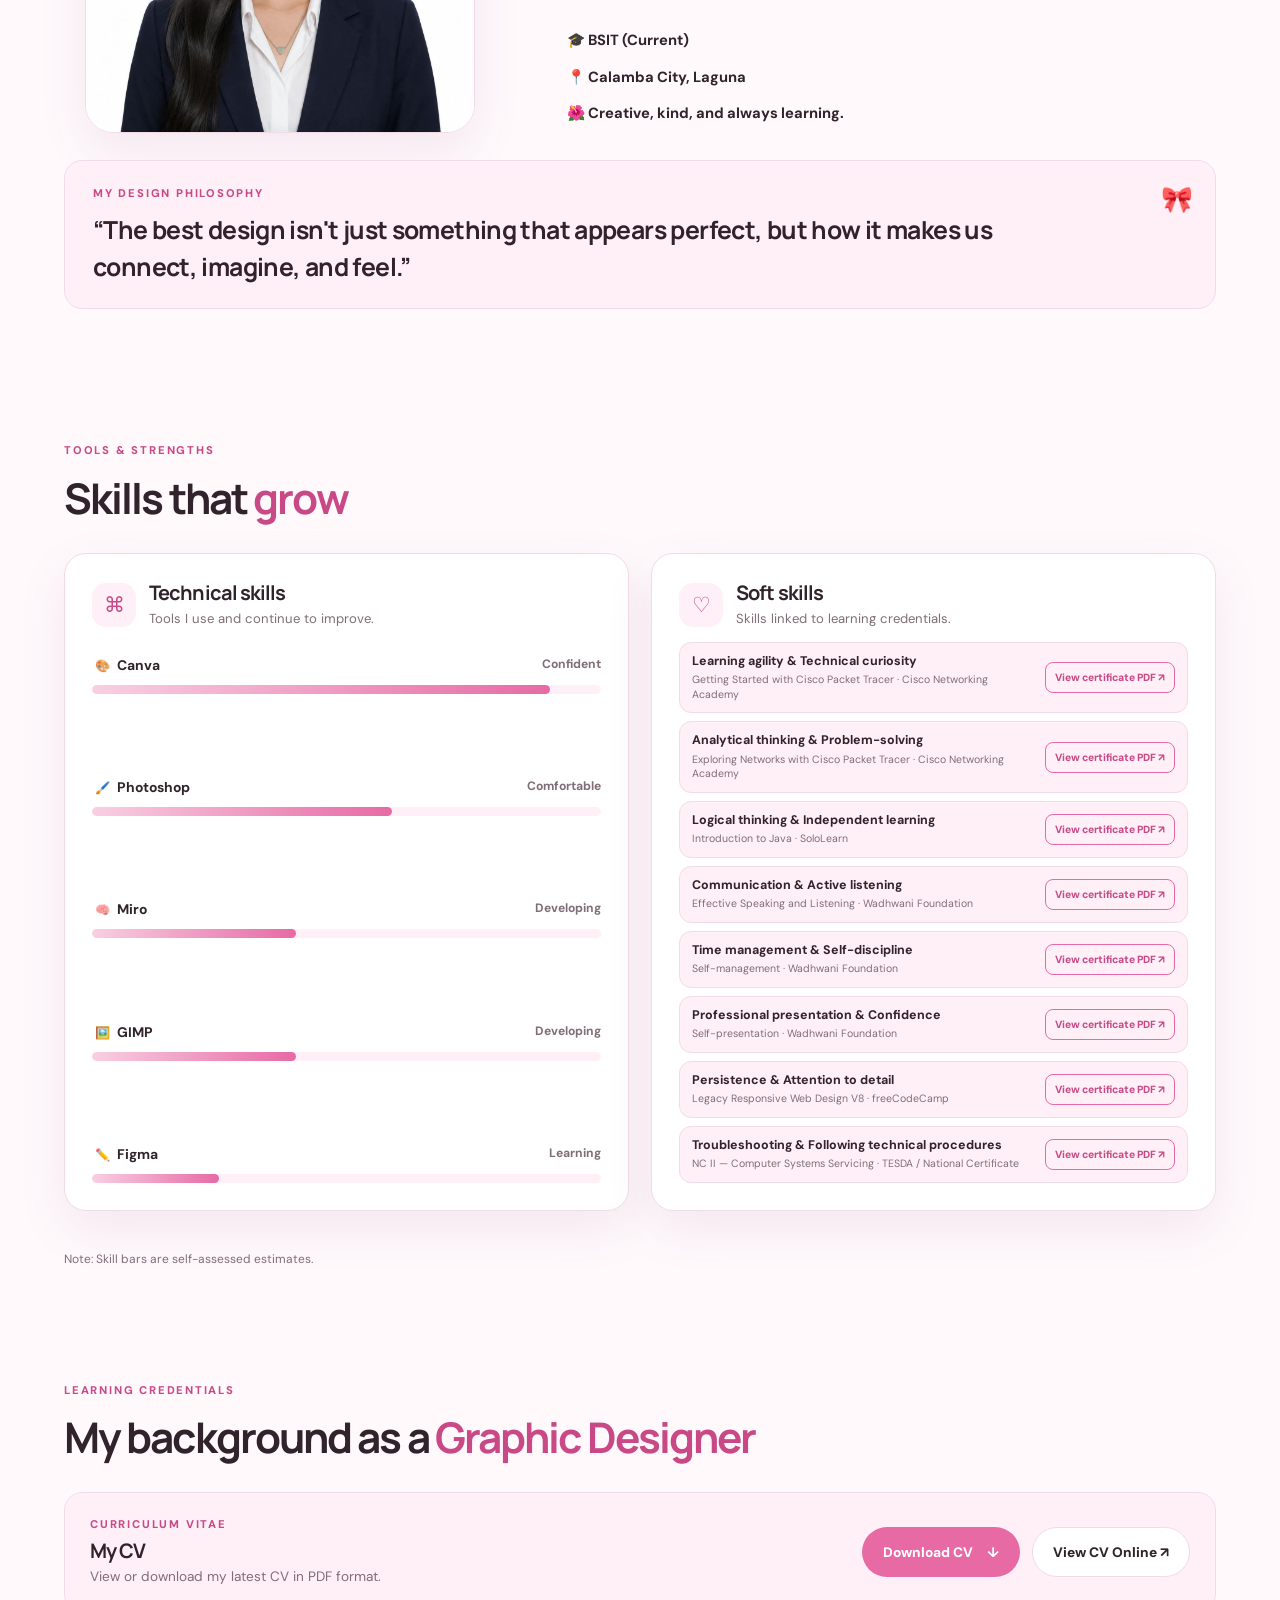
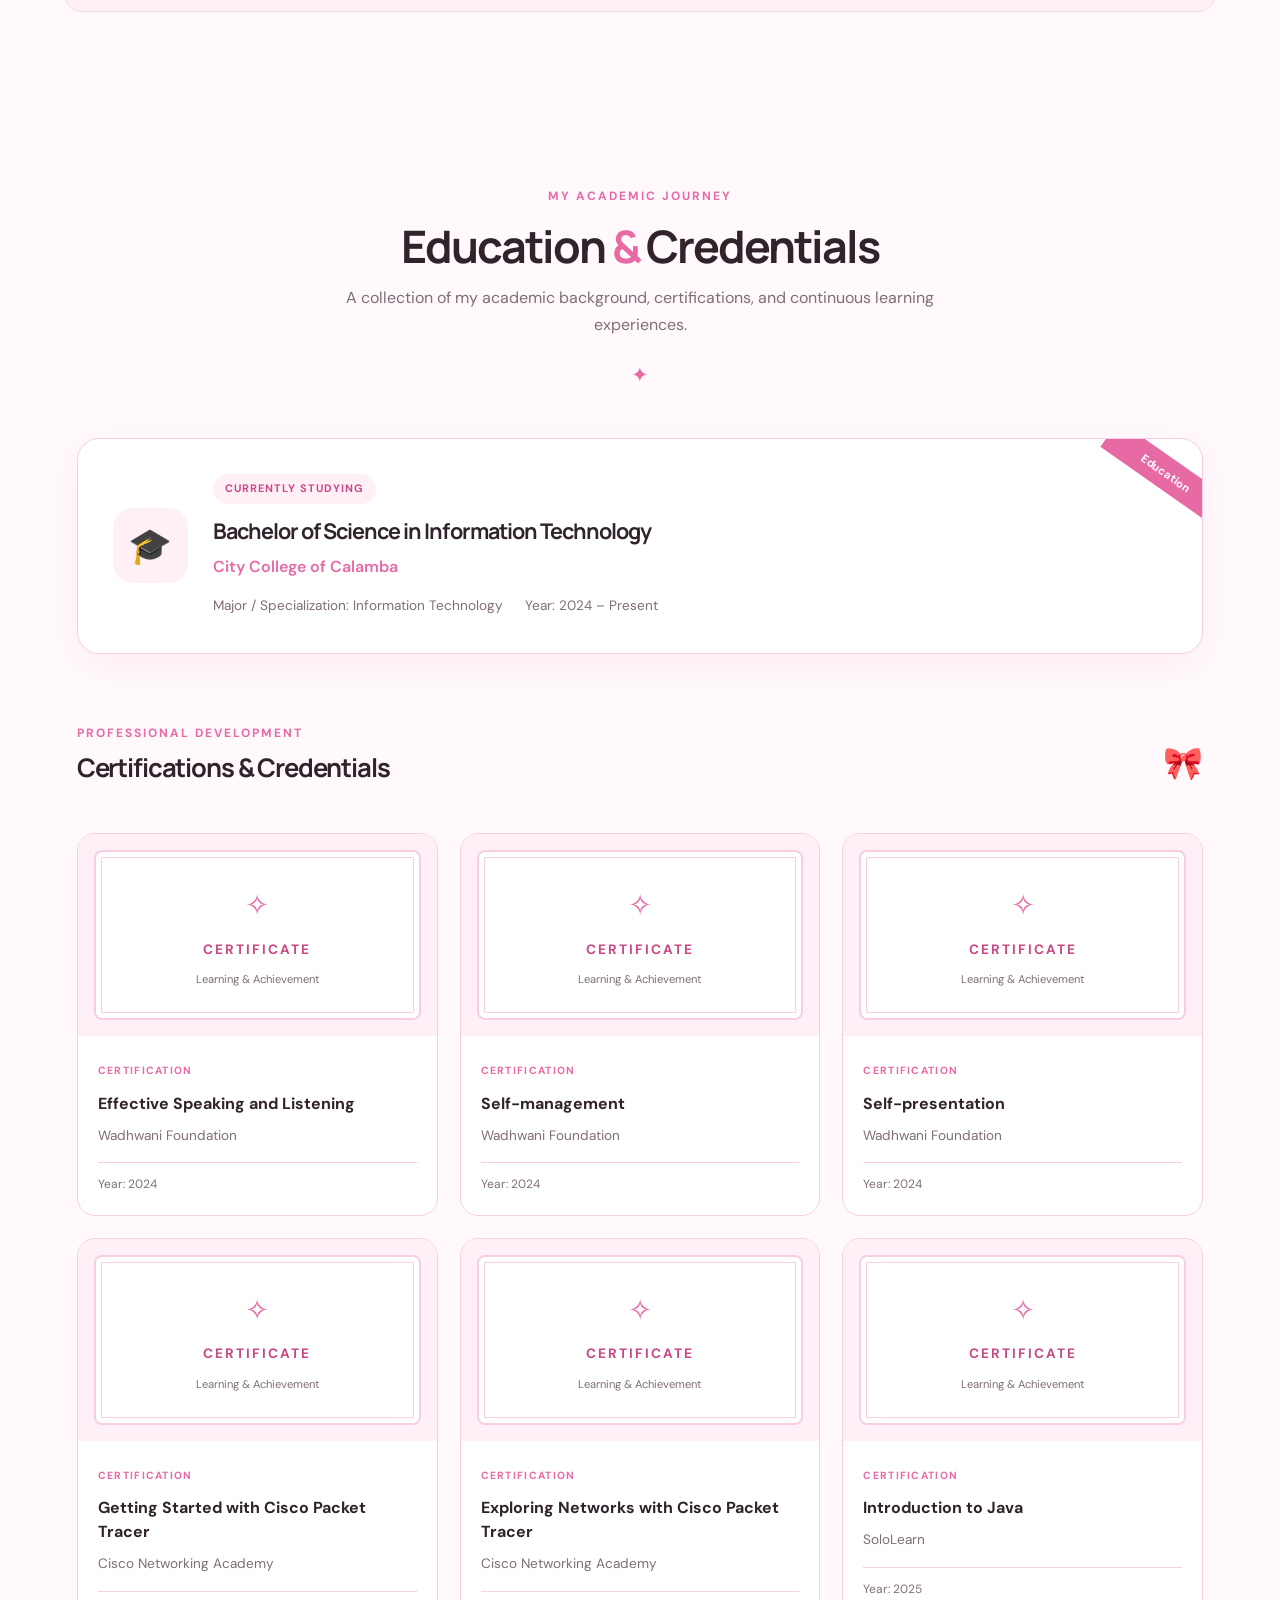
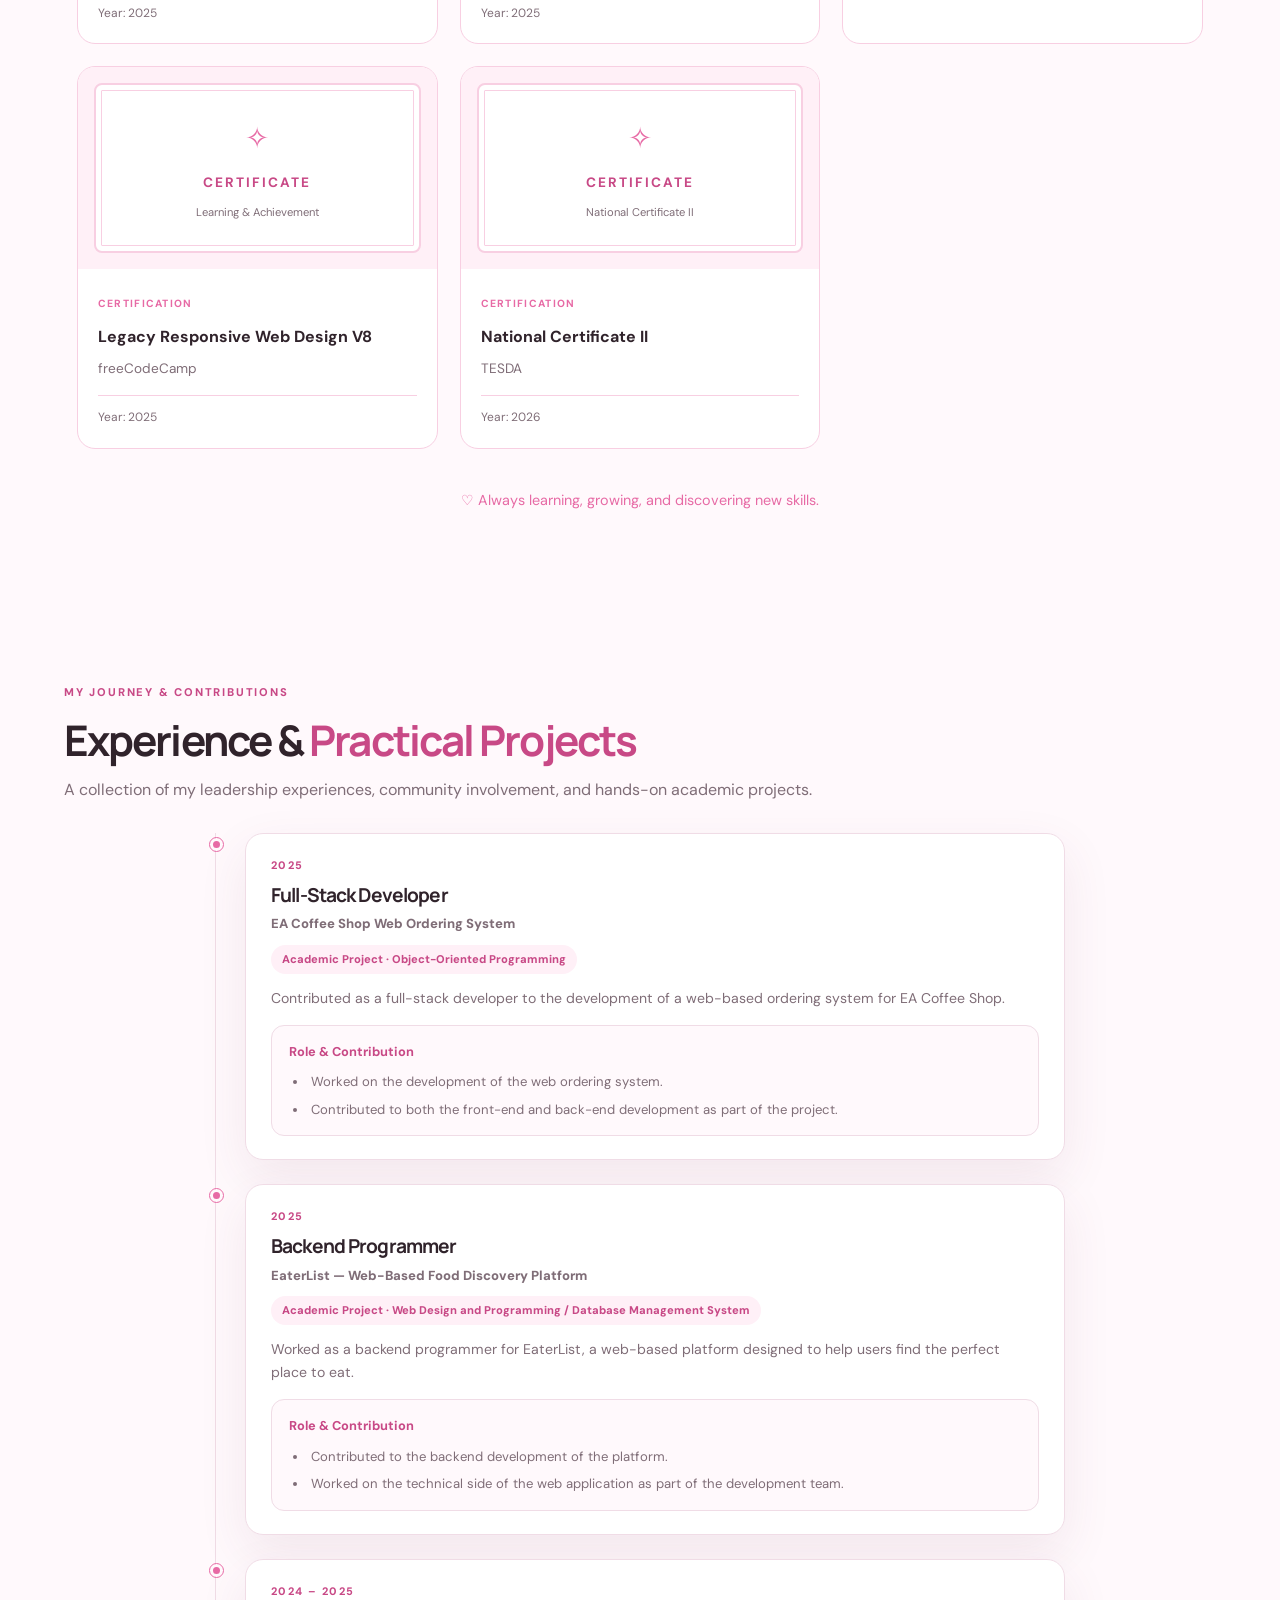
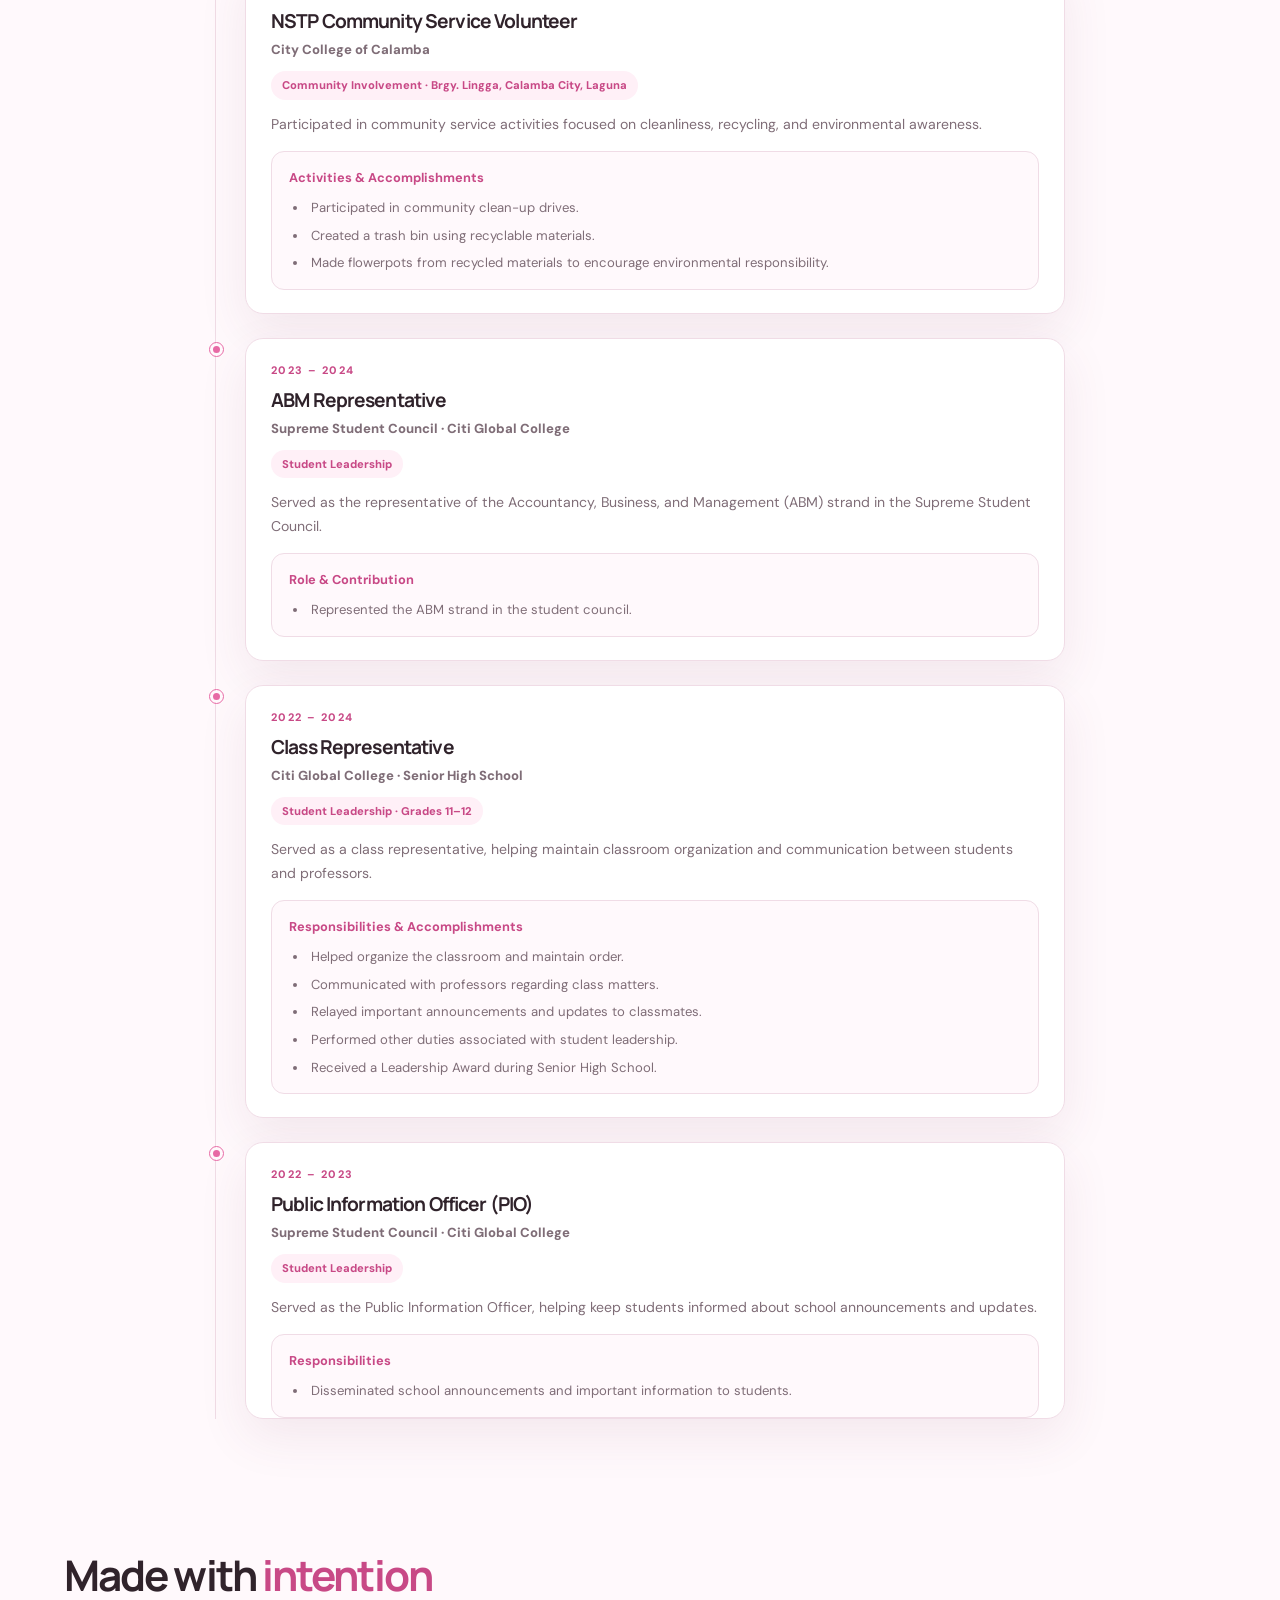
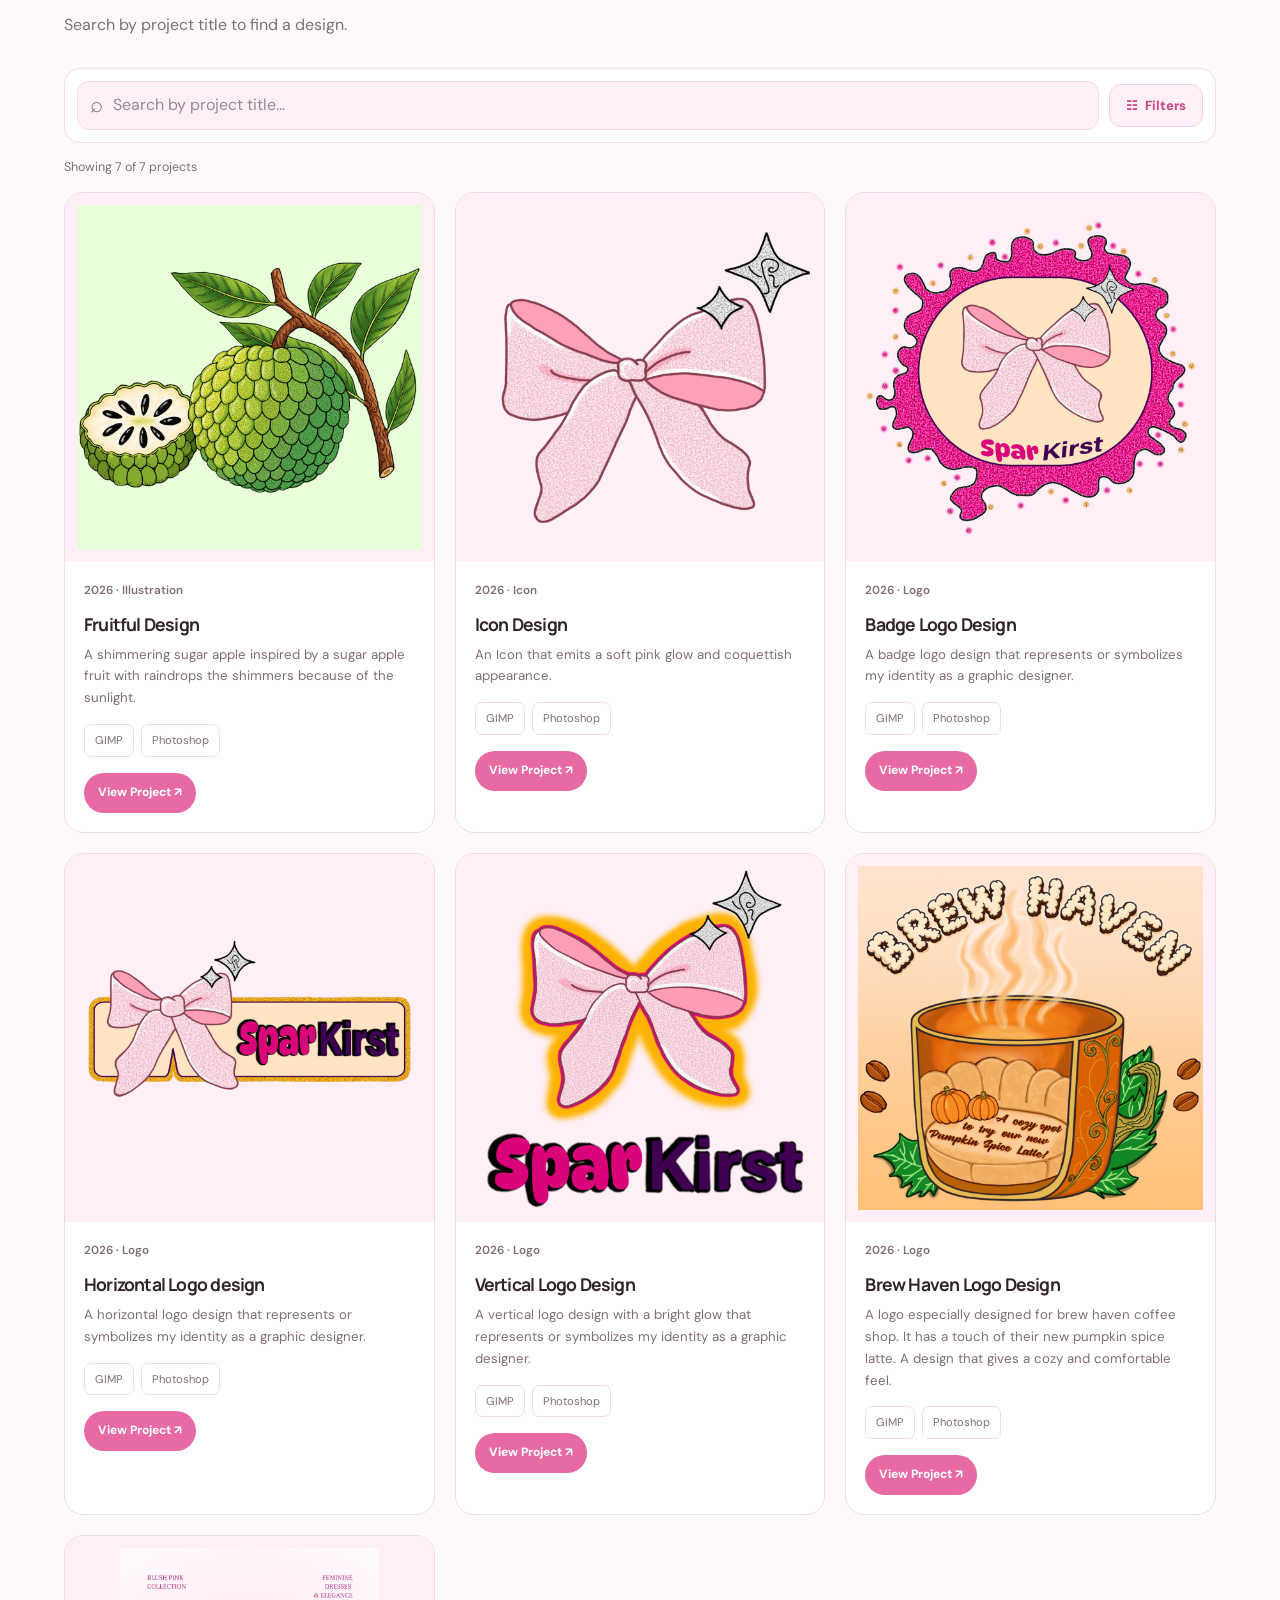
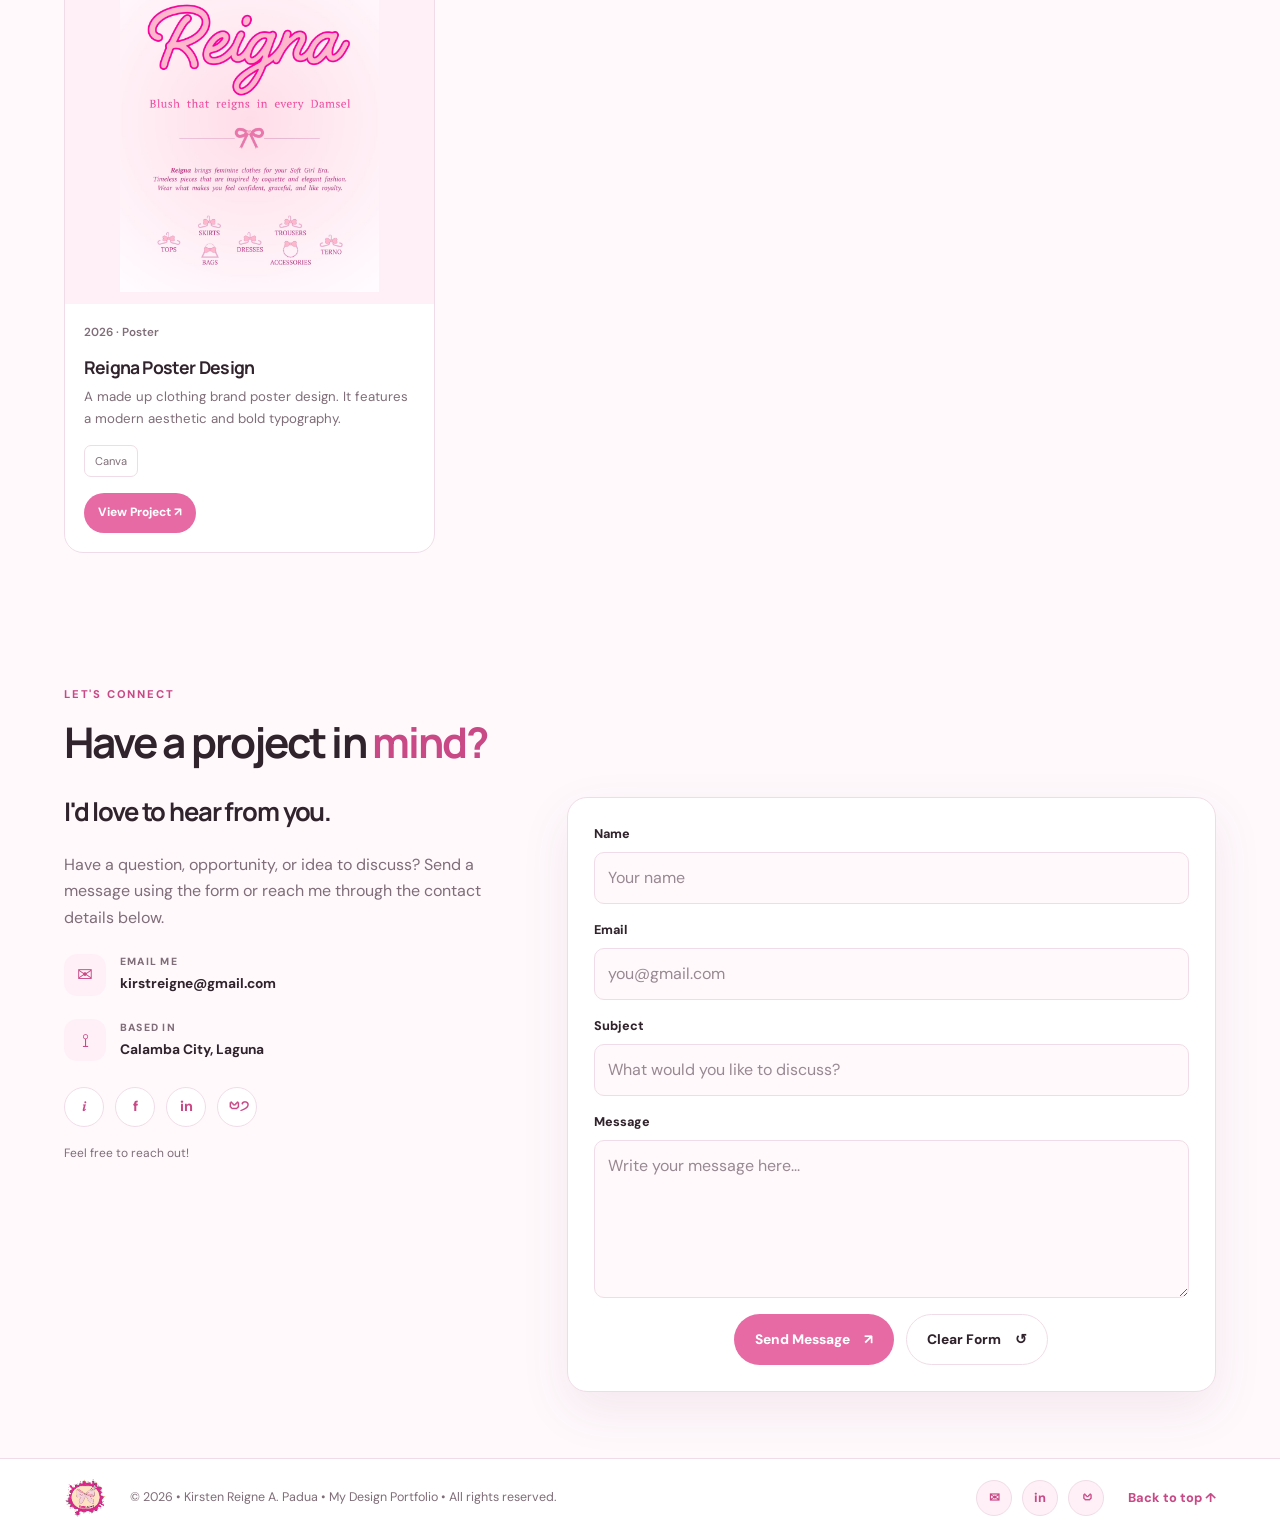
==== commit 866831a3: "Update index.html" ====
--- a/index.html
+++ b/index.html
@@ -808,7 +808,7 @@
     </a>
   </footer>
 
-  <dialog 
+  <!-- <dialog 
     class="project-modal" 
     id="projectModal" 
     aria-labelledby="modalTitle">
@@ -822,7 +822,7 @@
     <div class="modal-content" 
          id="modalContent">
     </div>
-  </dialog>
+  </dialog> -->
   <dialog class="image-modal" id="imageModal" aria-label="Expanded project image"><button class="modal-close image-close" id="imageClose" aria-label="Close enlarged image">×</button><img id="expandedImage" alt="Enlarged project preview"><p id="expandedCaption"></p></dialog>
   <script src="script.js"></script>
 </body>
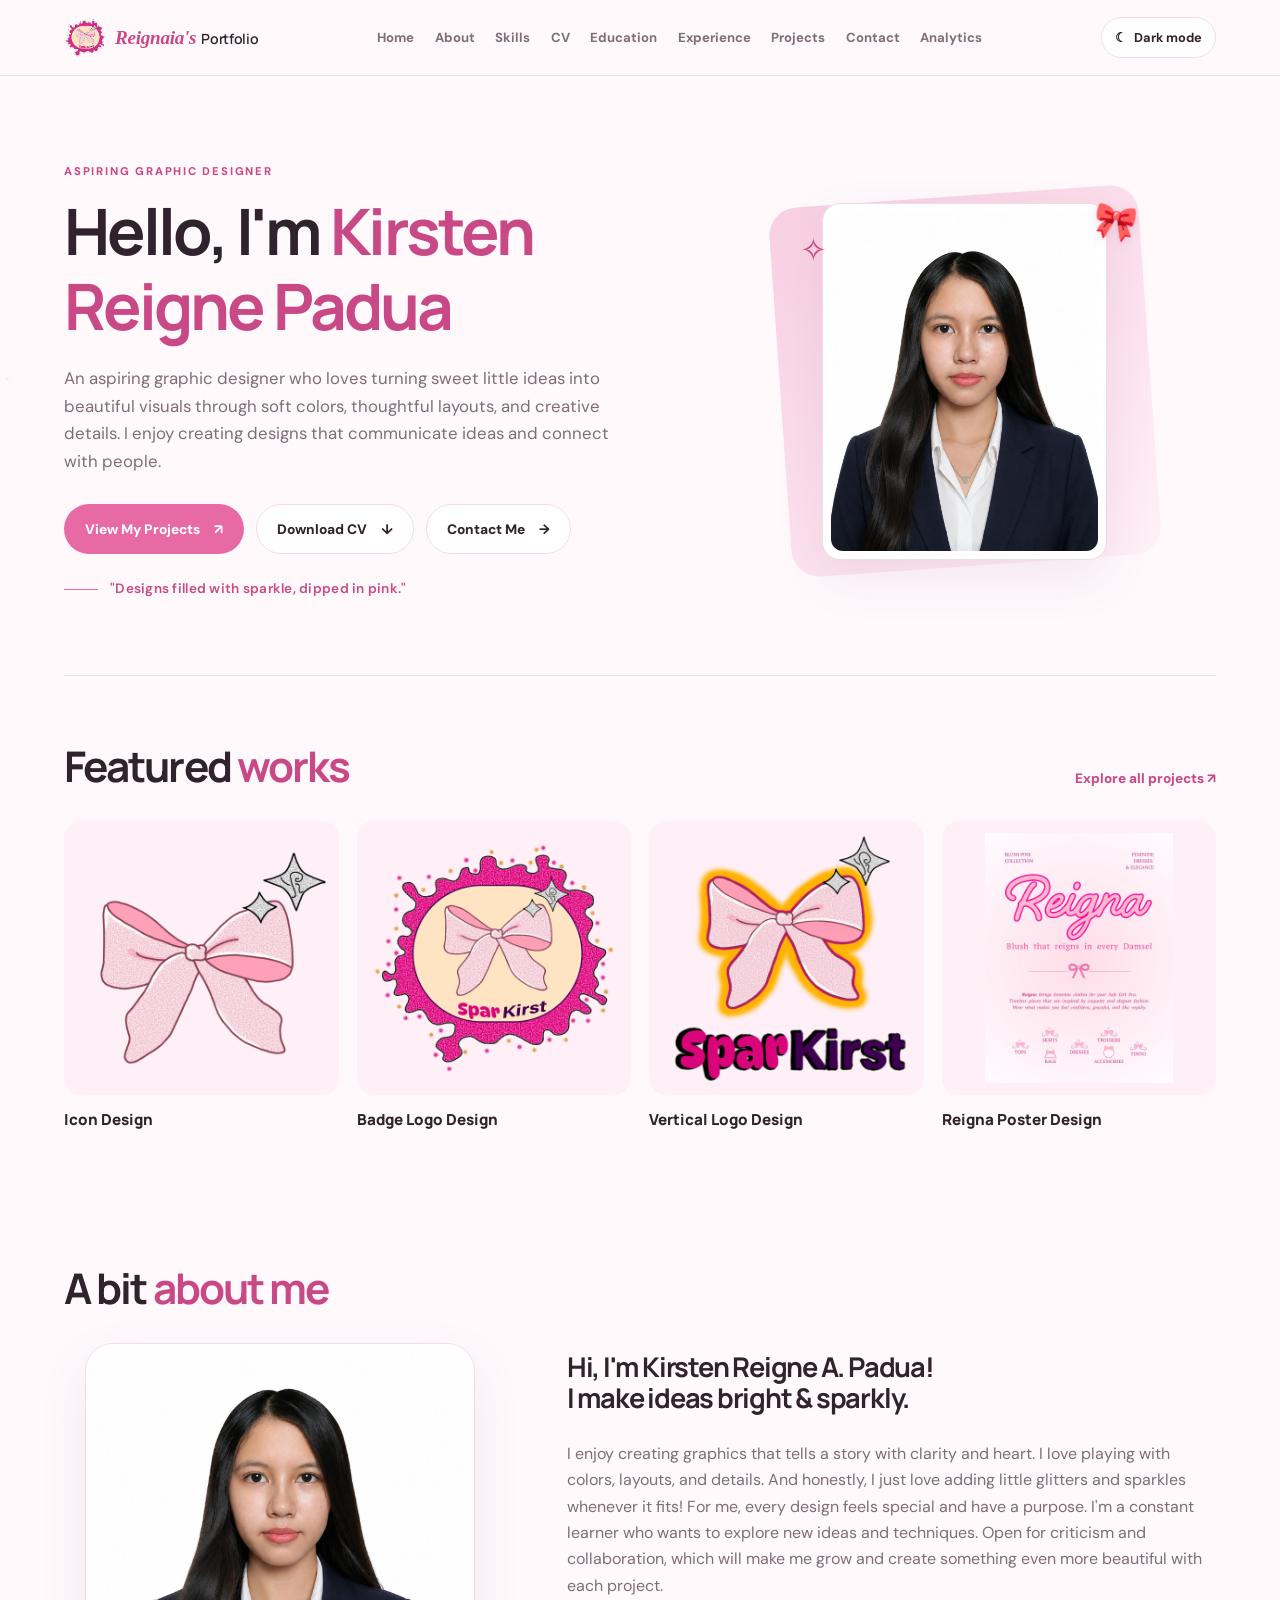
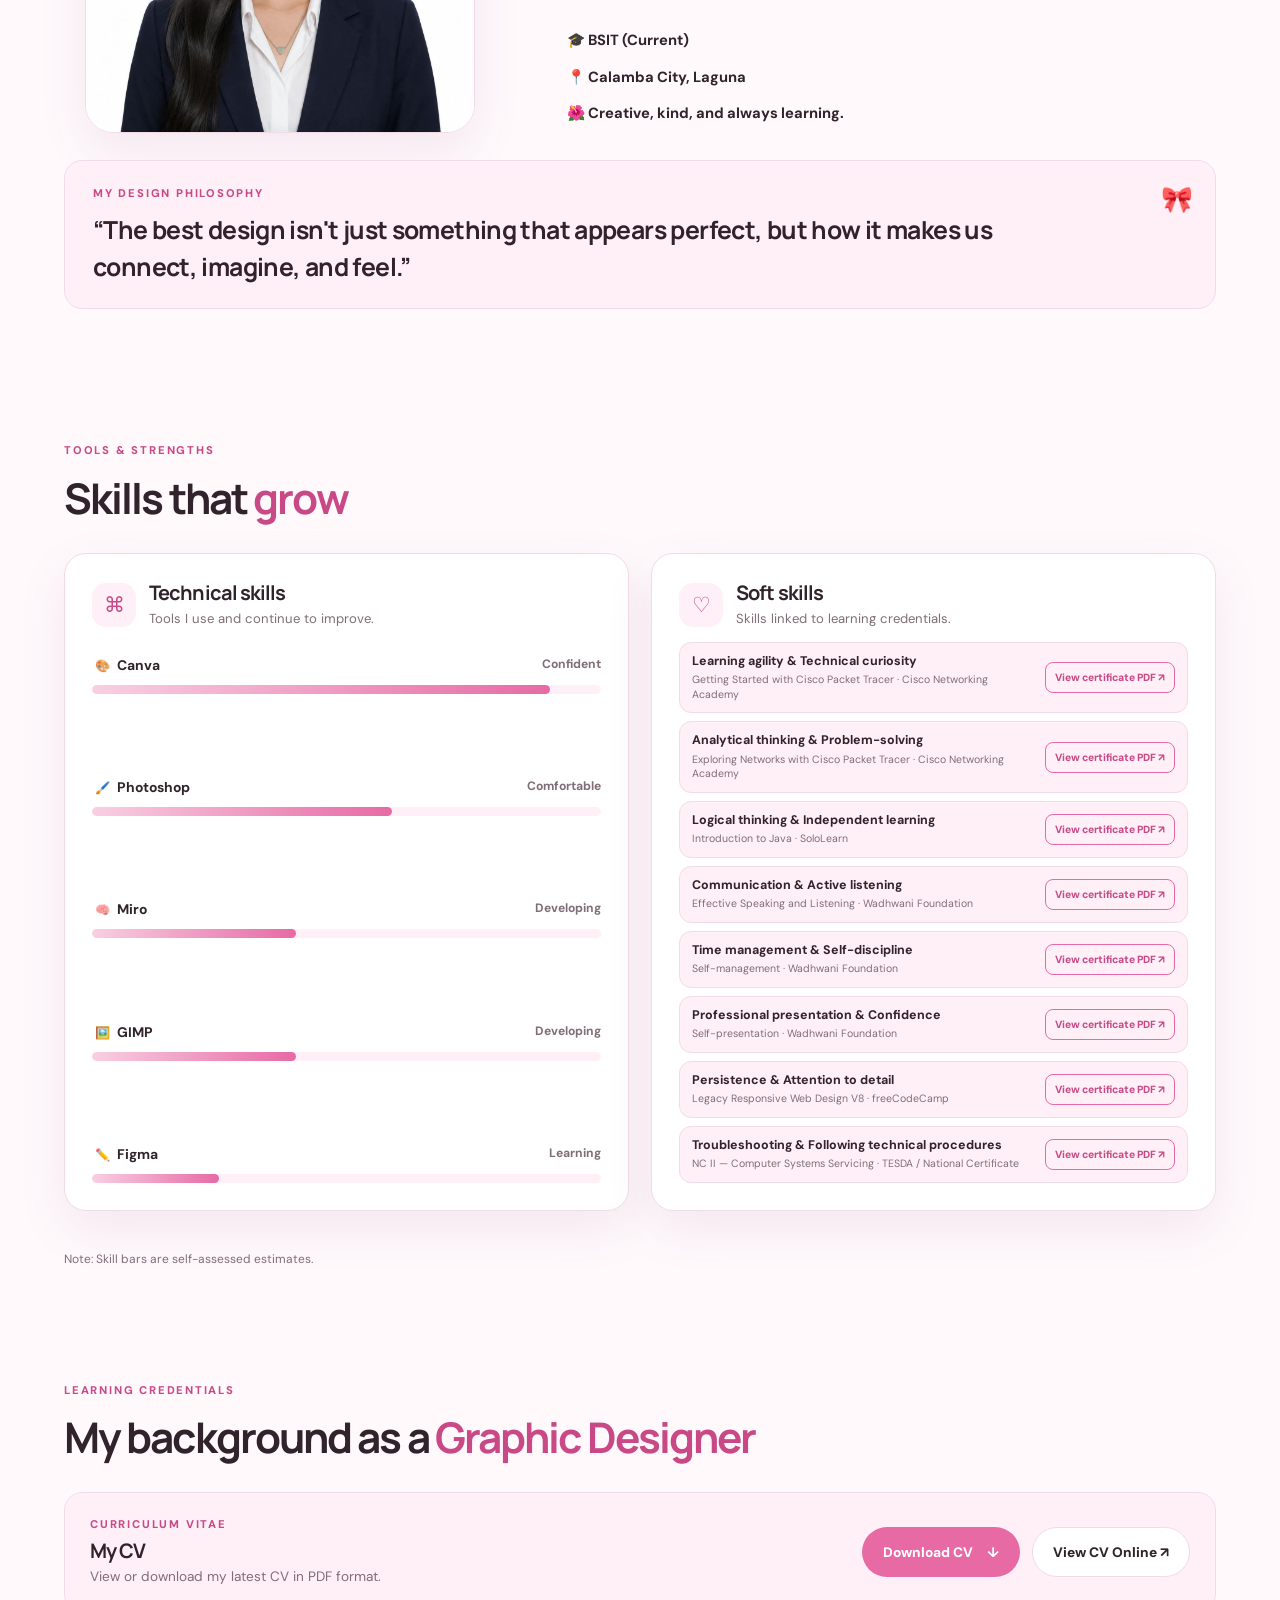
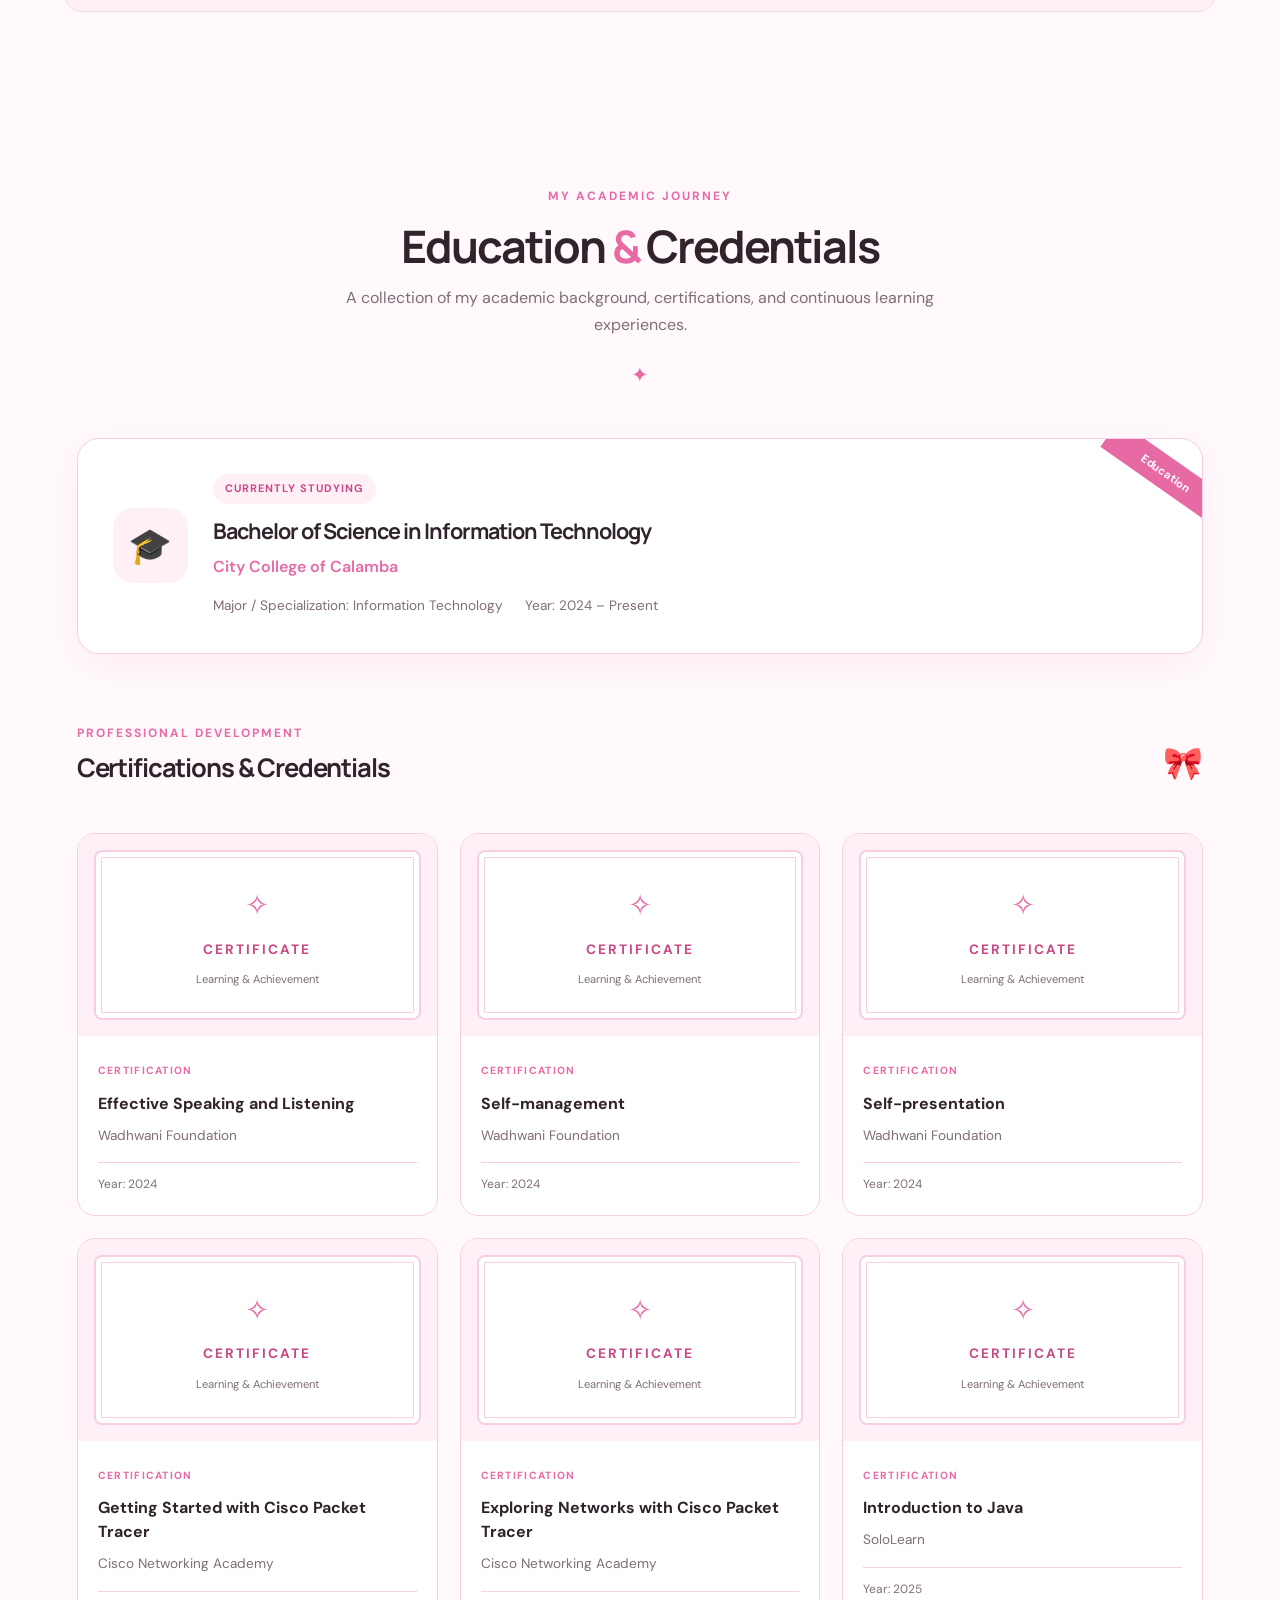
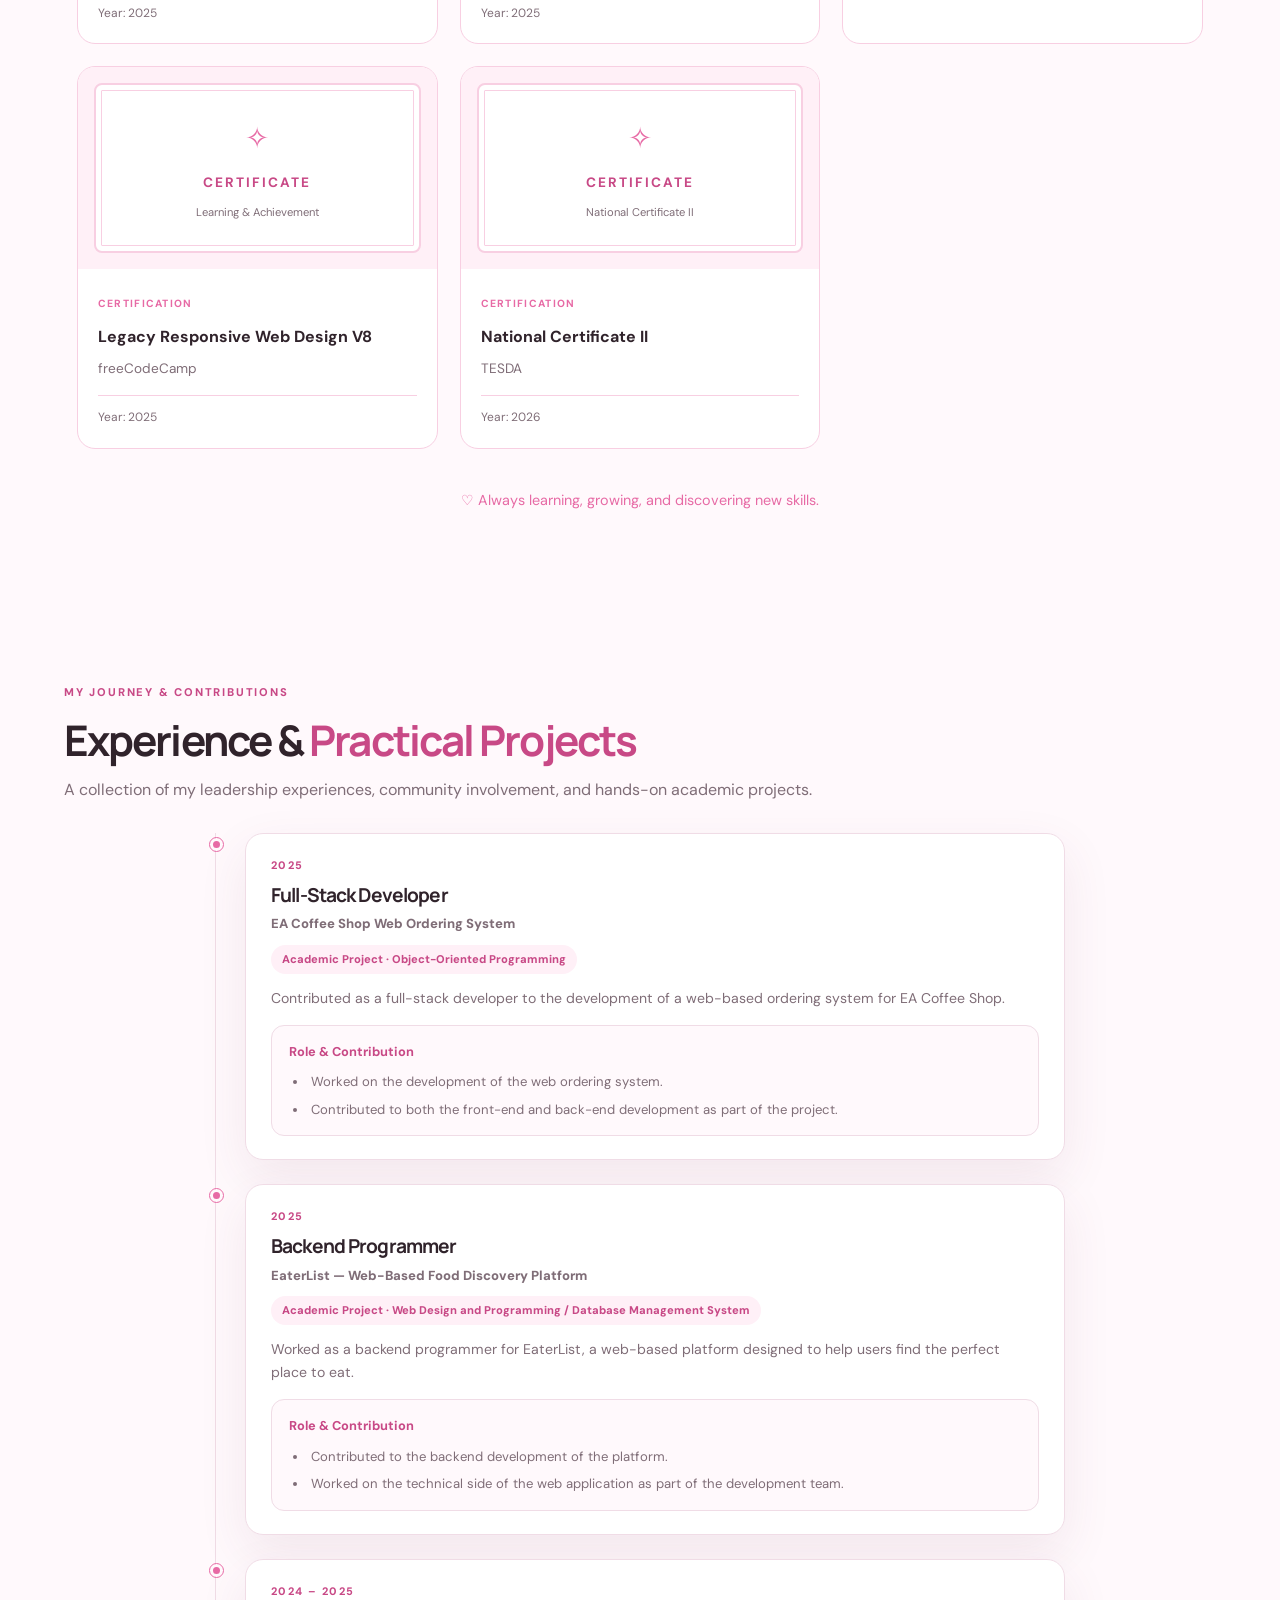
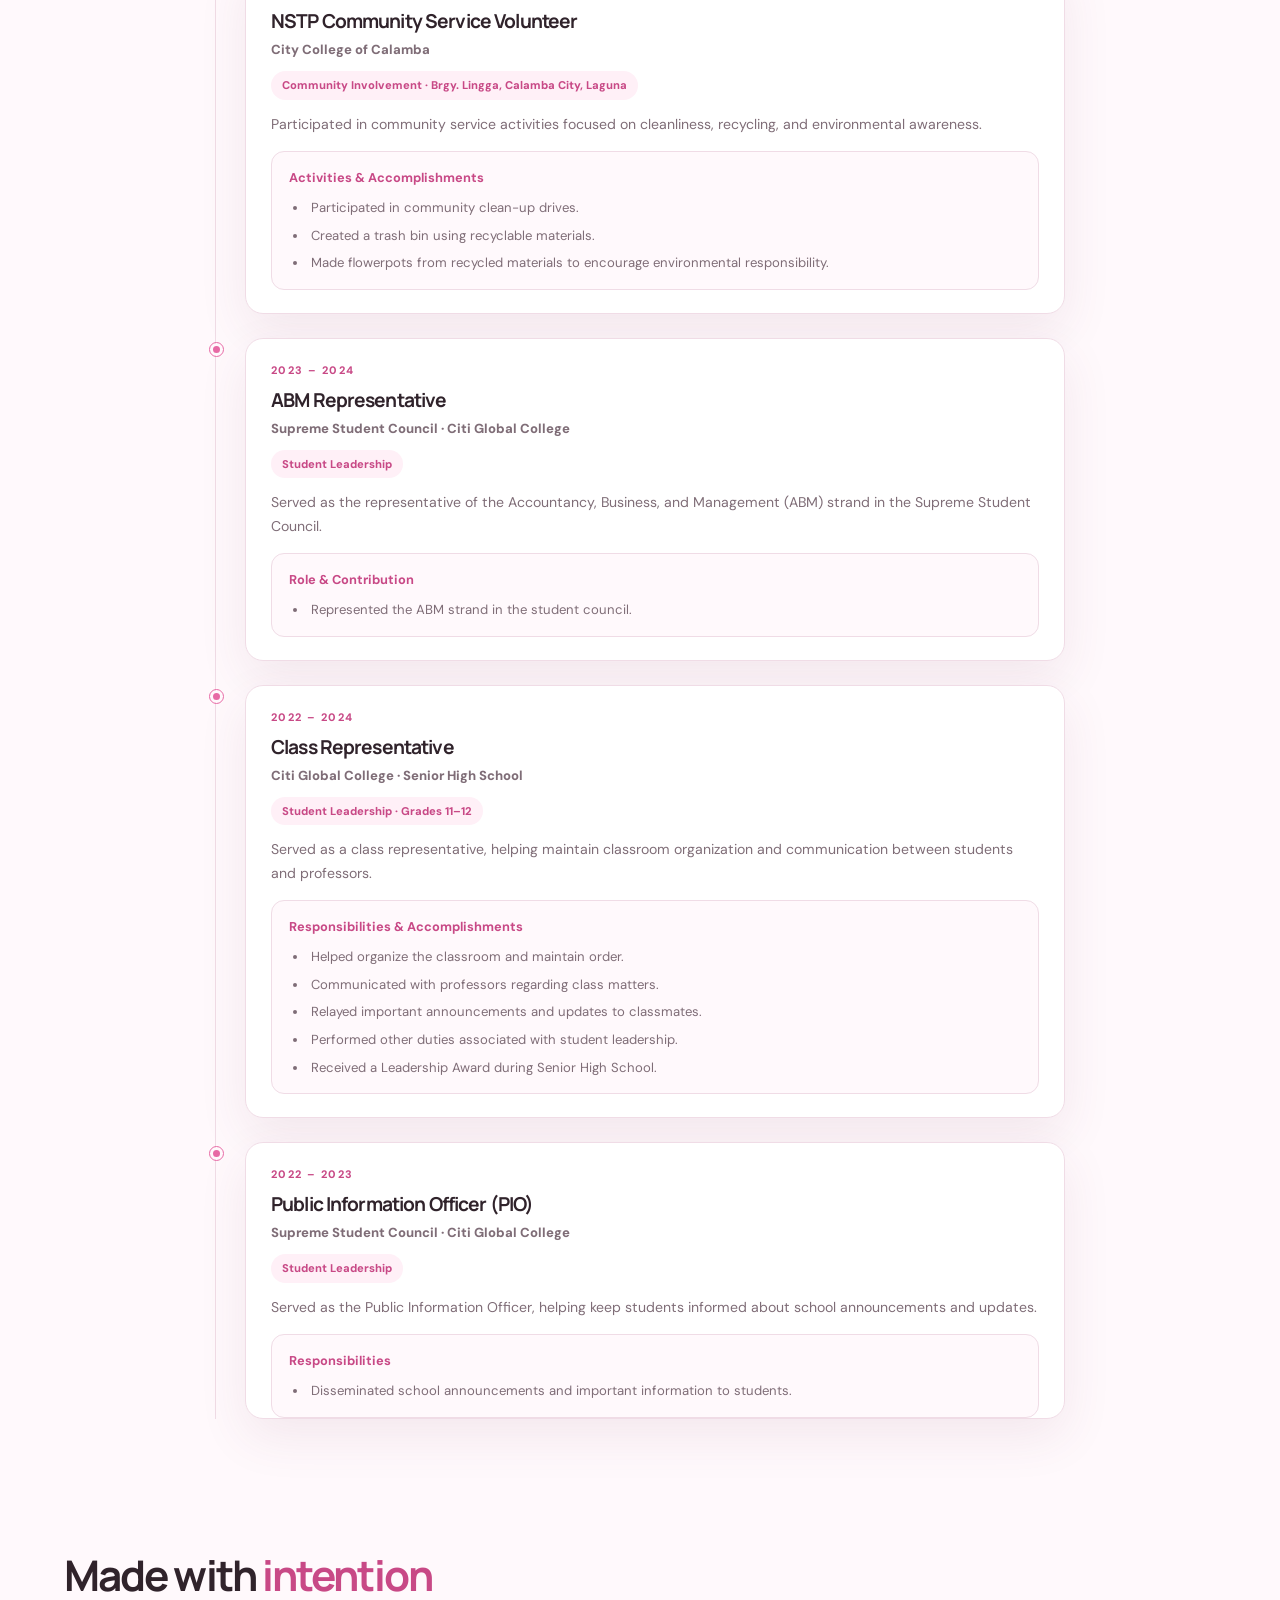
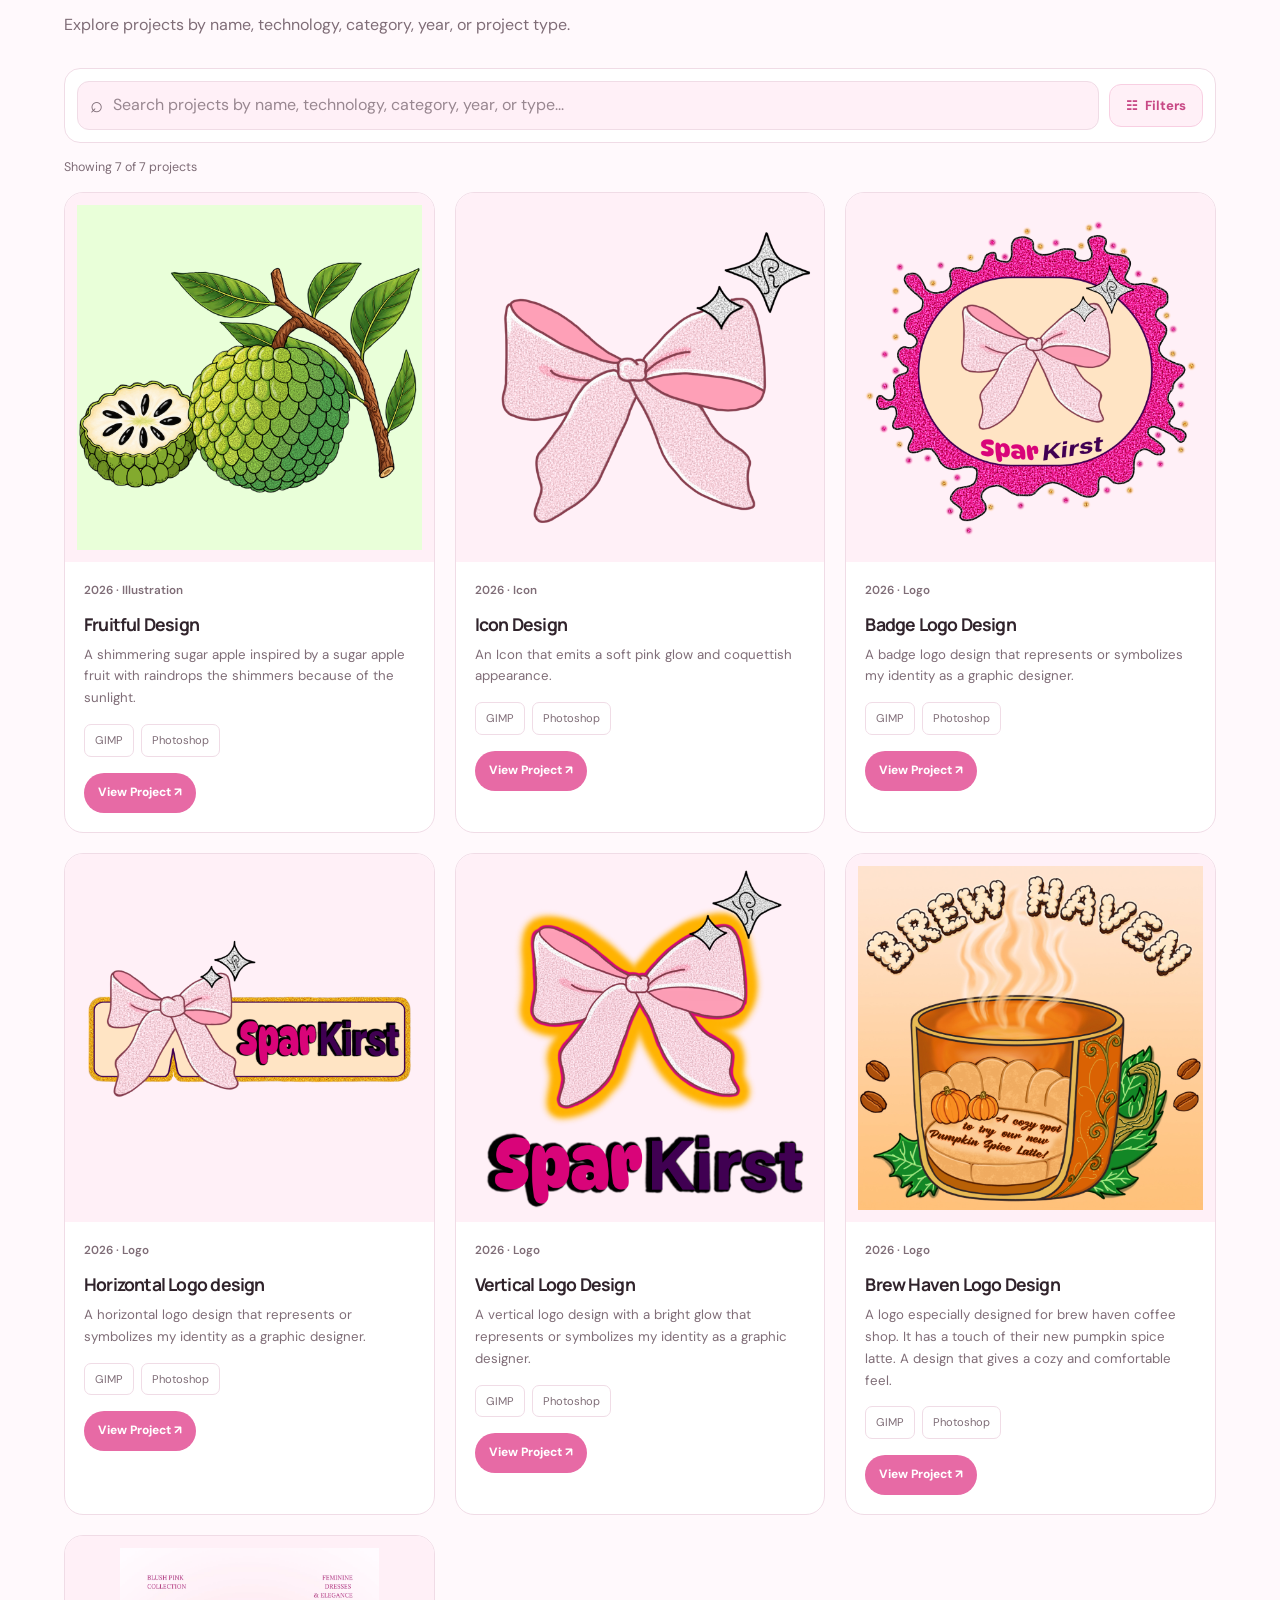
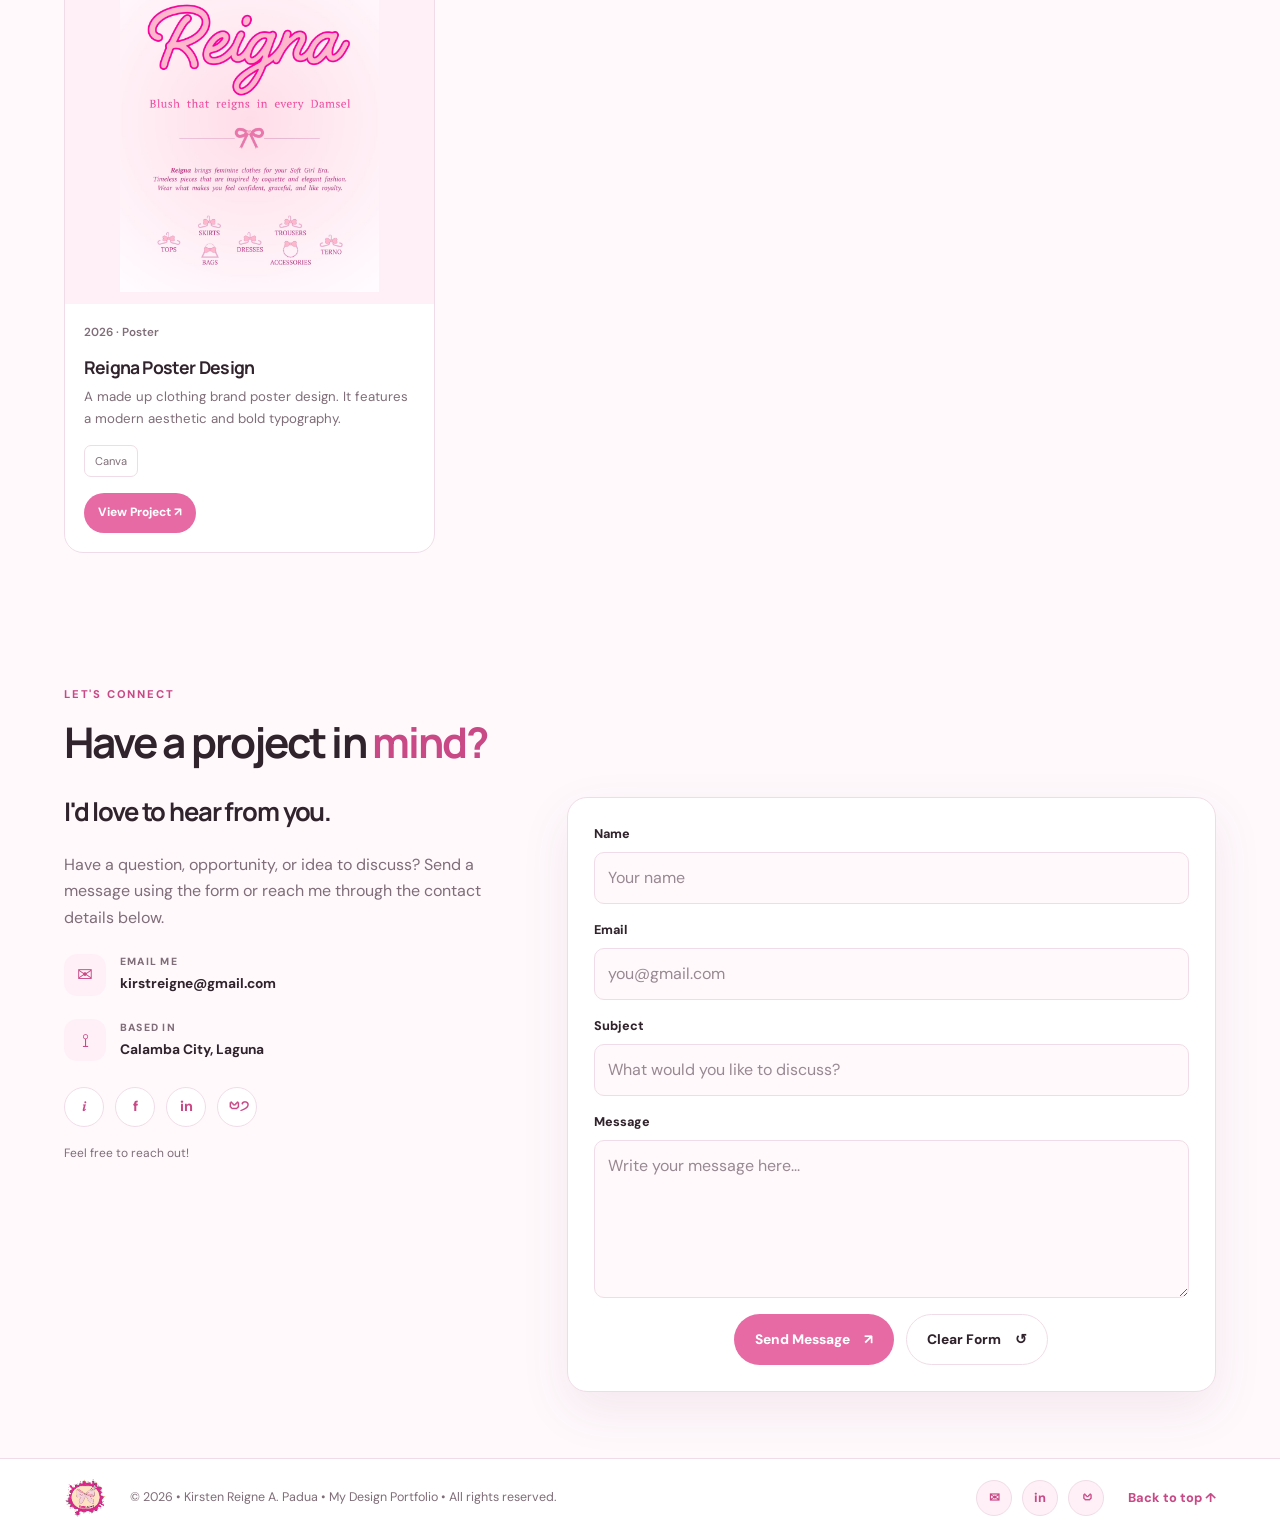
==== commit 6c9ed230: "Update print statement from 'Hello' to 'Goodbye'" ====
--- a/index.html
+++ b/index.html
@@ -609,7 +609,13 @@
 
       
     <section class="section-wrap projects-section" id="projects">
-      <div class="section-heading"><div><h2>Made with <span class="accent">intention</span></h2><p class="section-subtitle">Search by project title to find a design.</p></div></div>
+      <div class="section-heading">
+        <div><h2>Made with <span class="accent">intention</span></h2>
+          <p class="section-subtitle">
+            Explore projects by name, technology, category, year, or project type.
+          </p>        
+        </div>
+      </div>
 
       <div class="project-tools">
 
@@ -619,8 +625,8 @@
             <input
               type="search"
               id="projectSearch"
-              placeholder="Search by project title..."
-              aria-label="Search projects by title"
+              placeholder="Search projects by name, technology, category, year, or type..."
+              aria-label="Search projects by name, technology, category, year, or project type"
             >
           </label>
 
--- a/style.css
+++ b/style.css
@@ -1166,7 +1166,6 @@
 
 /* 9. PROJECT DETAIL MODAL & IMAGE VIEWER
    --------------------------------------------------------- */
-.project-modal,
 .image-modal {
   max-height: 90vh;
   padding: 0;
@@ -1177,29 +1176,9 @@
   box-shadow: 0 25px 100px rgba(0, 0, 0, .28);
 }
 
-.project-modal {
-  width: min(1000px, 92vw);
-}
-
-.project-modal::backdrop,
 .image-modal::backdrop {
   background: rgba(25, 10, 19, .65);
   backdrop-filter: blur(5px);
-}
-
-.modal-top {
-  display: flex;
-  align-items: center;
-  justify-content: space-between;
-  padding: 19px 23px;
-  border-bottom: 1px solid var(--line);
-}
-
-.modal-kicker {
-  color: var(--pink-dark);
-  font-size: .7rem;
-  font-weight: 800;
-  letter-spacing: .14em;
 }
 
 .modal-close {
@@ -1212,11 +1191,6 @@
   font-size: 1.5rem;
   line-height: 1;
   cursor: pointer;
-}
-
-.modal-content {
-  padding: 23px;
-  overflow: auto;
 }
 
 .modal-project-grid {
@@ -2229,15 +2203,7 @@
   .gallery-main-row .modal-thumbs img {
     min-height: 48px;
   }
-
-  .modal-content {
-    padding: 15px;
-  }
-
-  .modal-top {
-    padding: 14px 16px;
-  }
-
+   
   .compare-row {
     gap: 6px;
   }
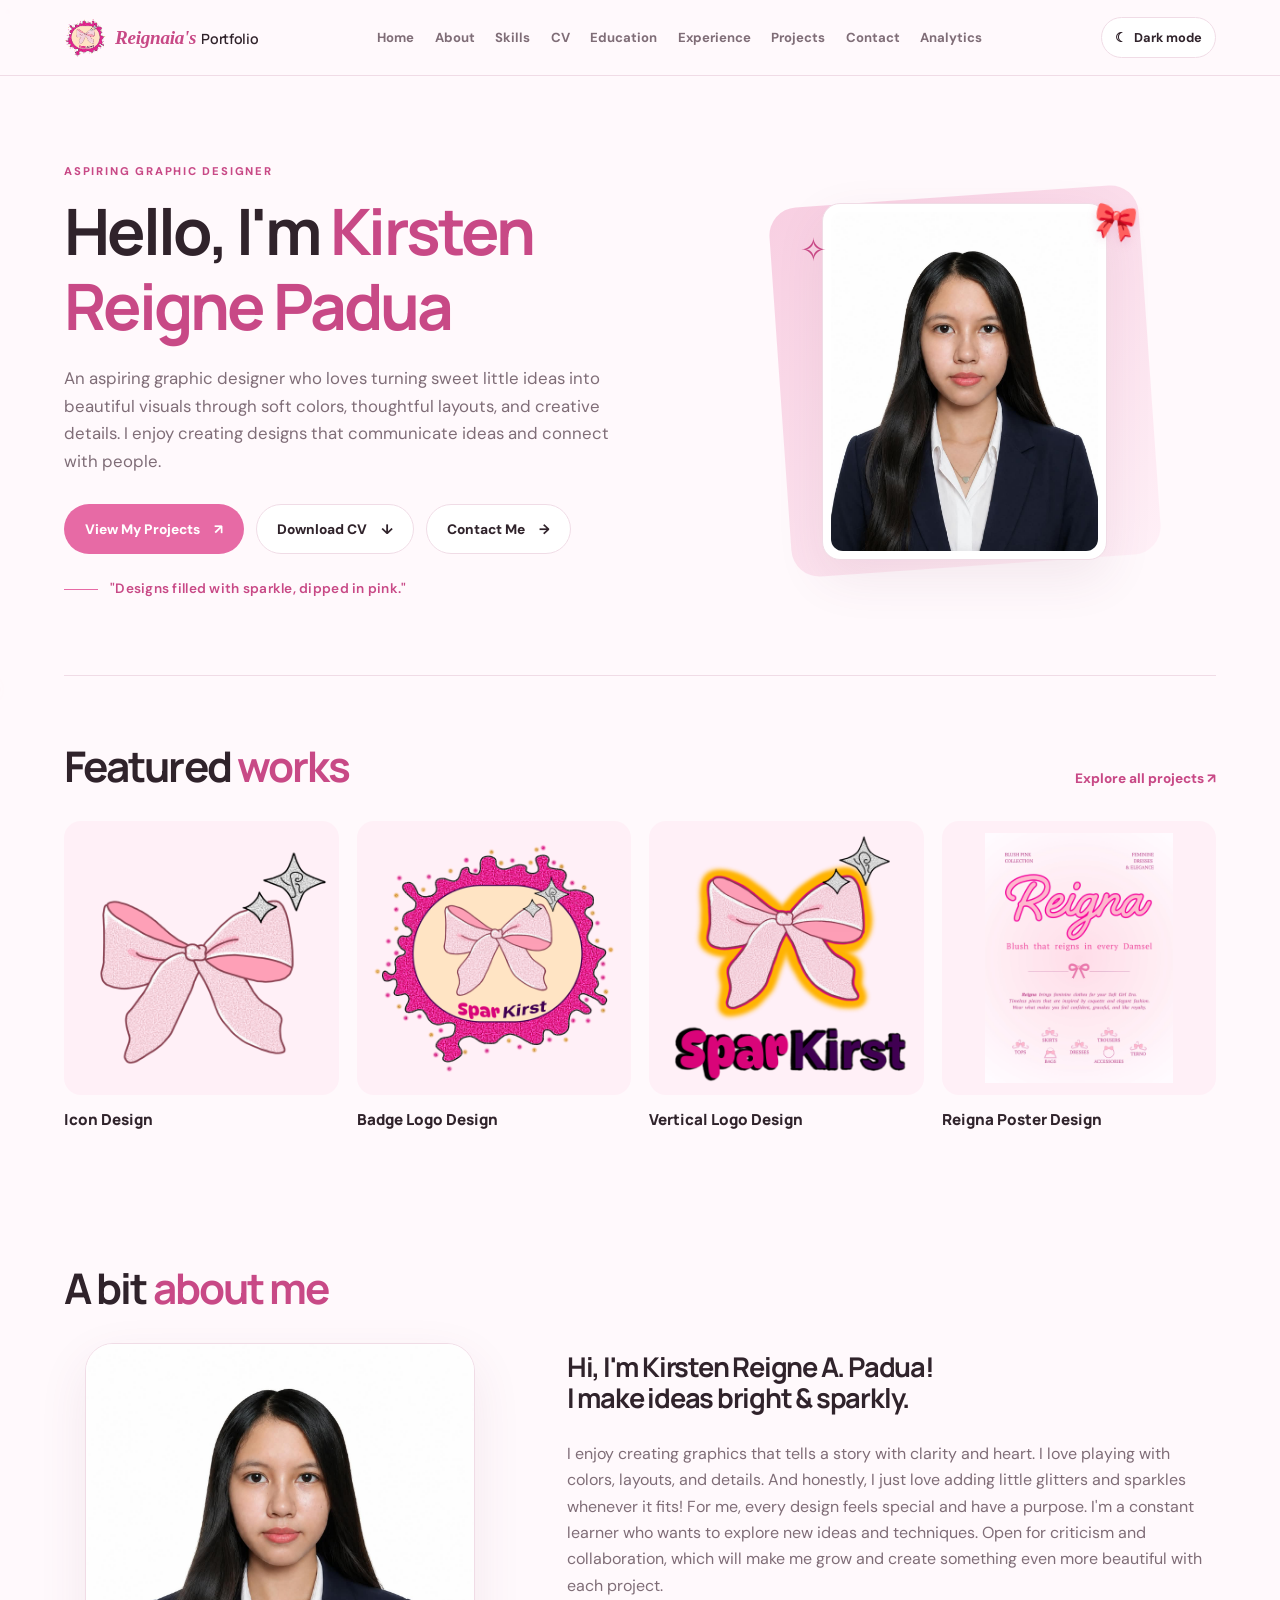
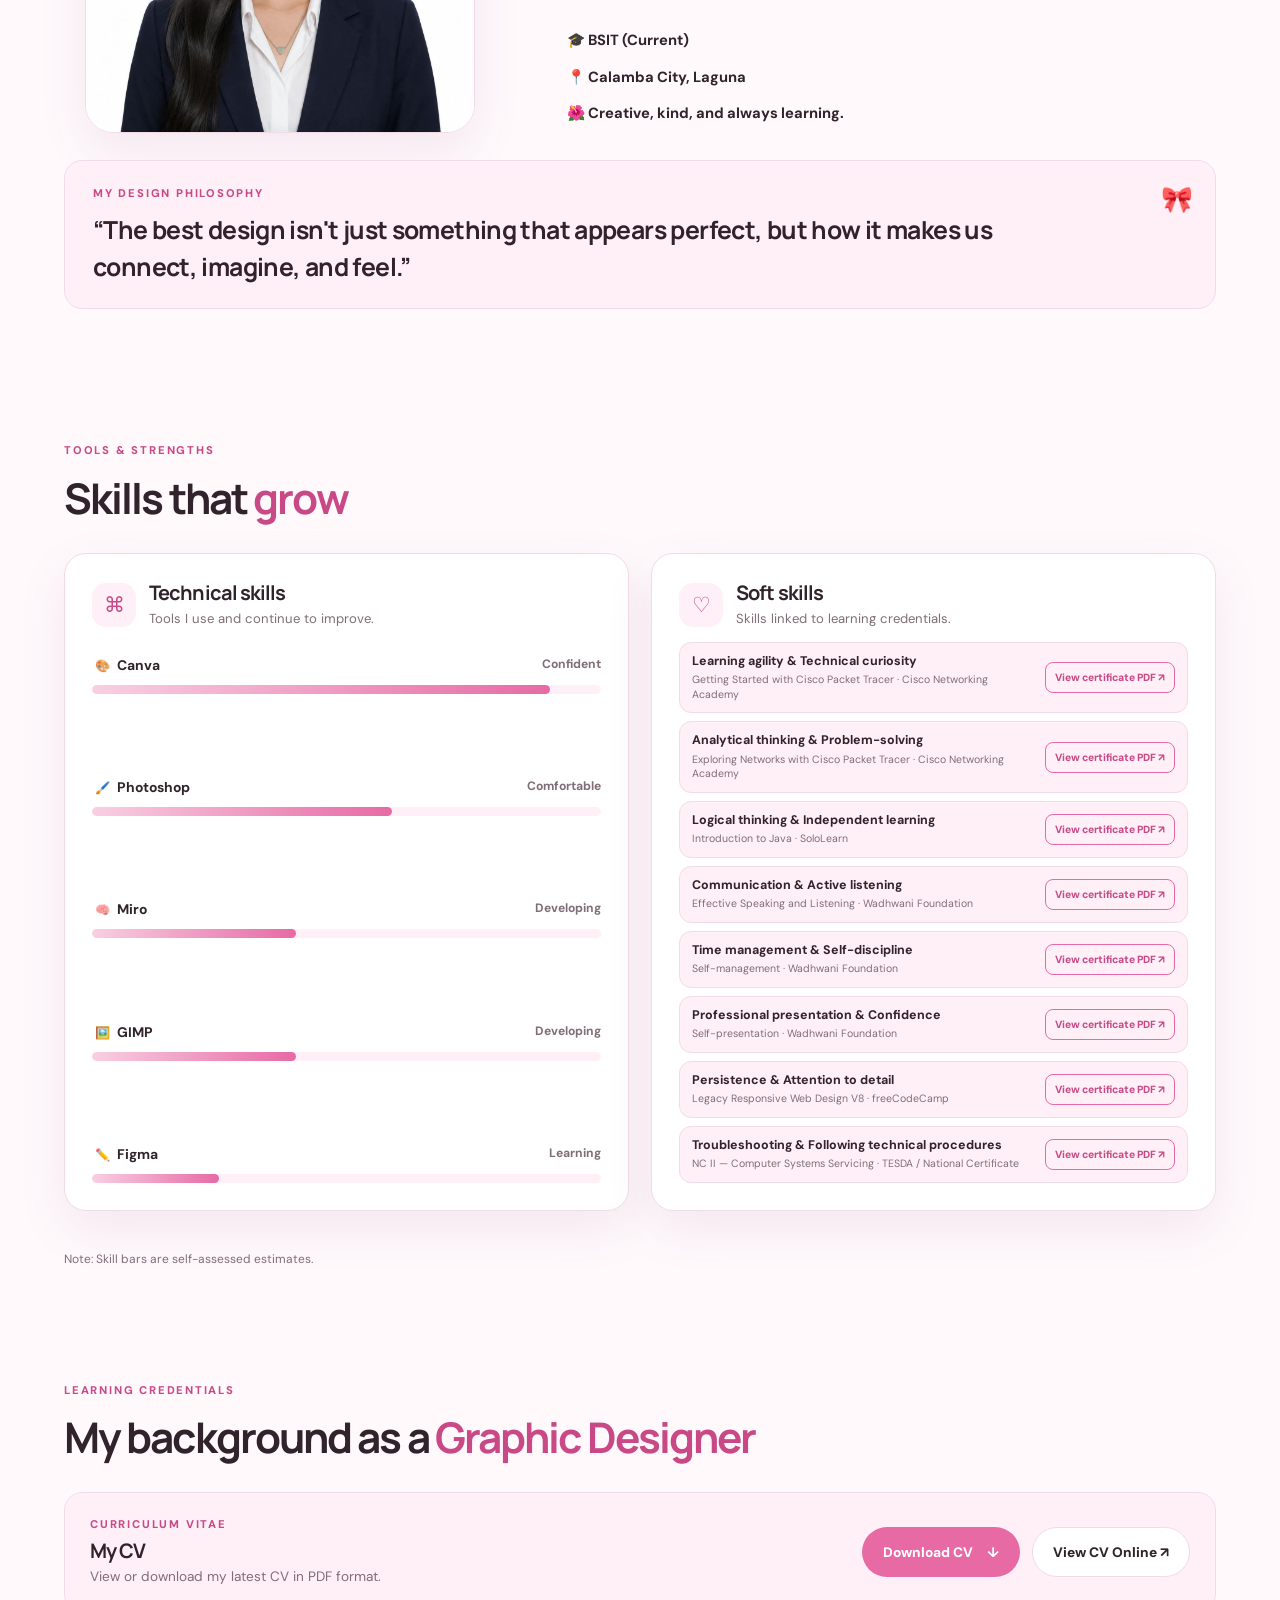
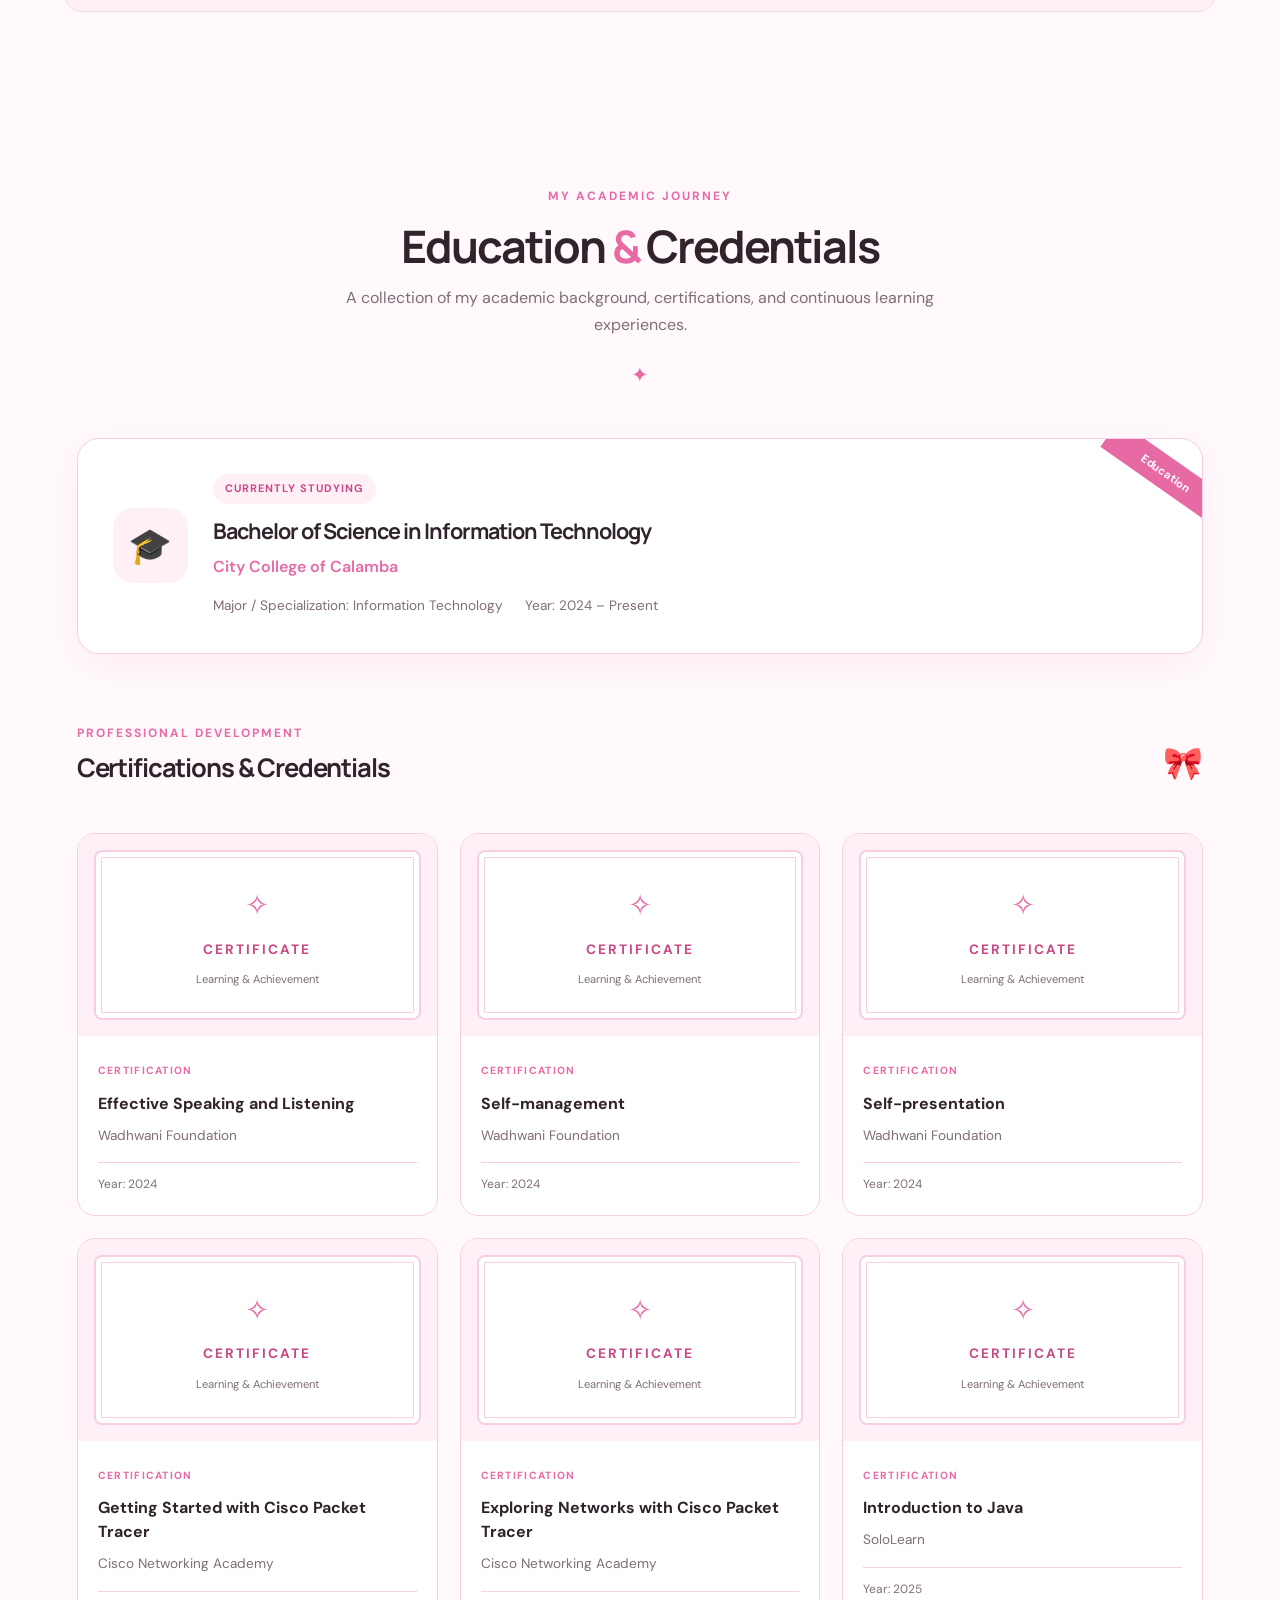
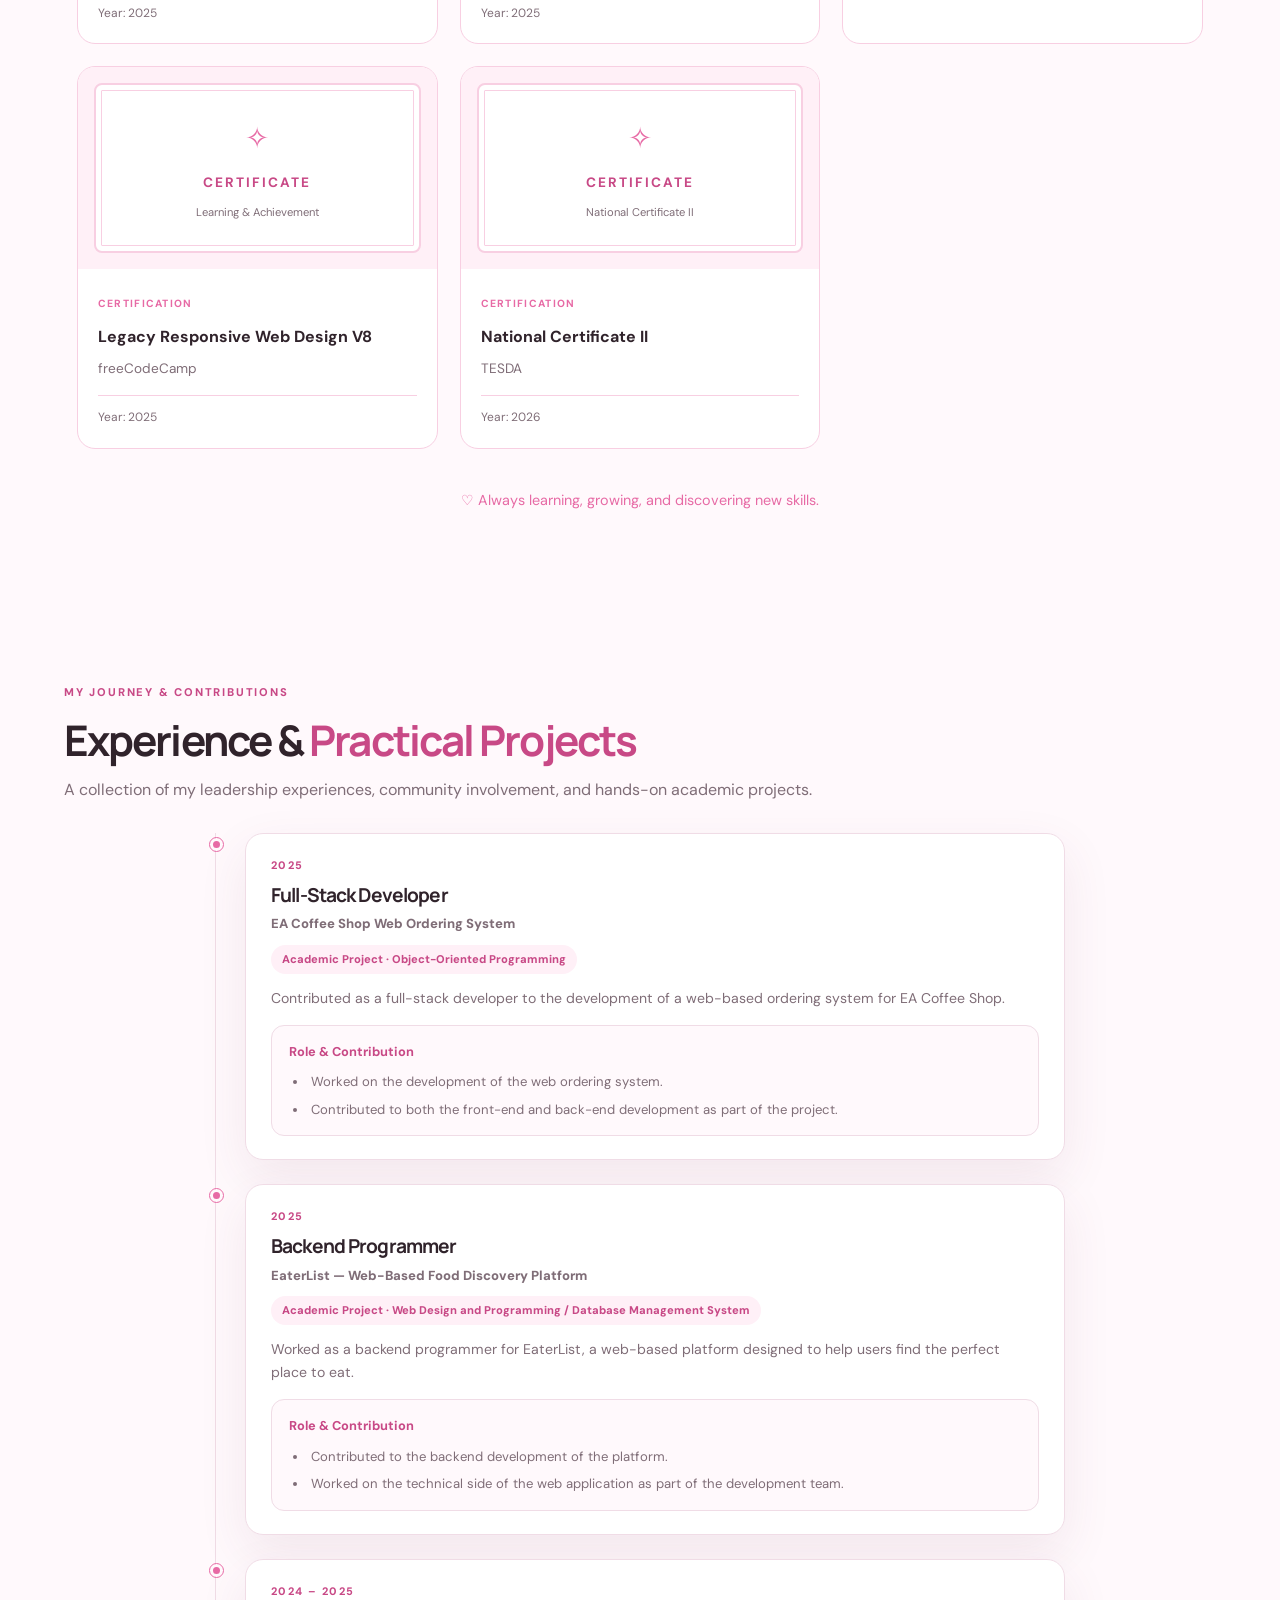
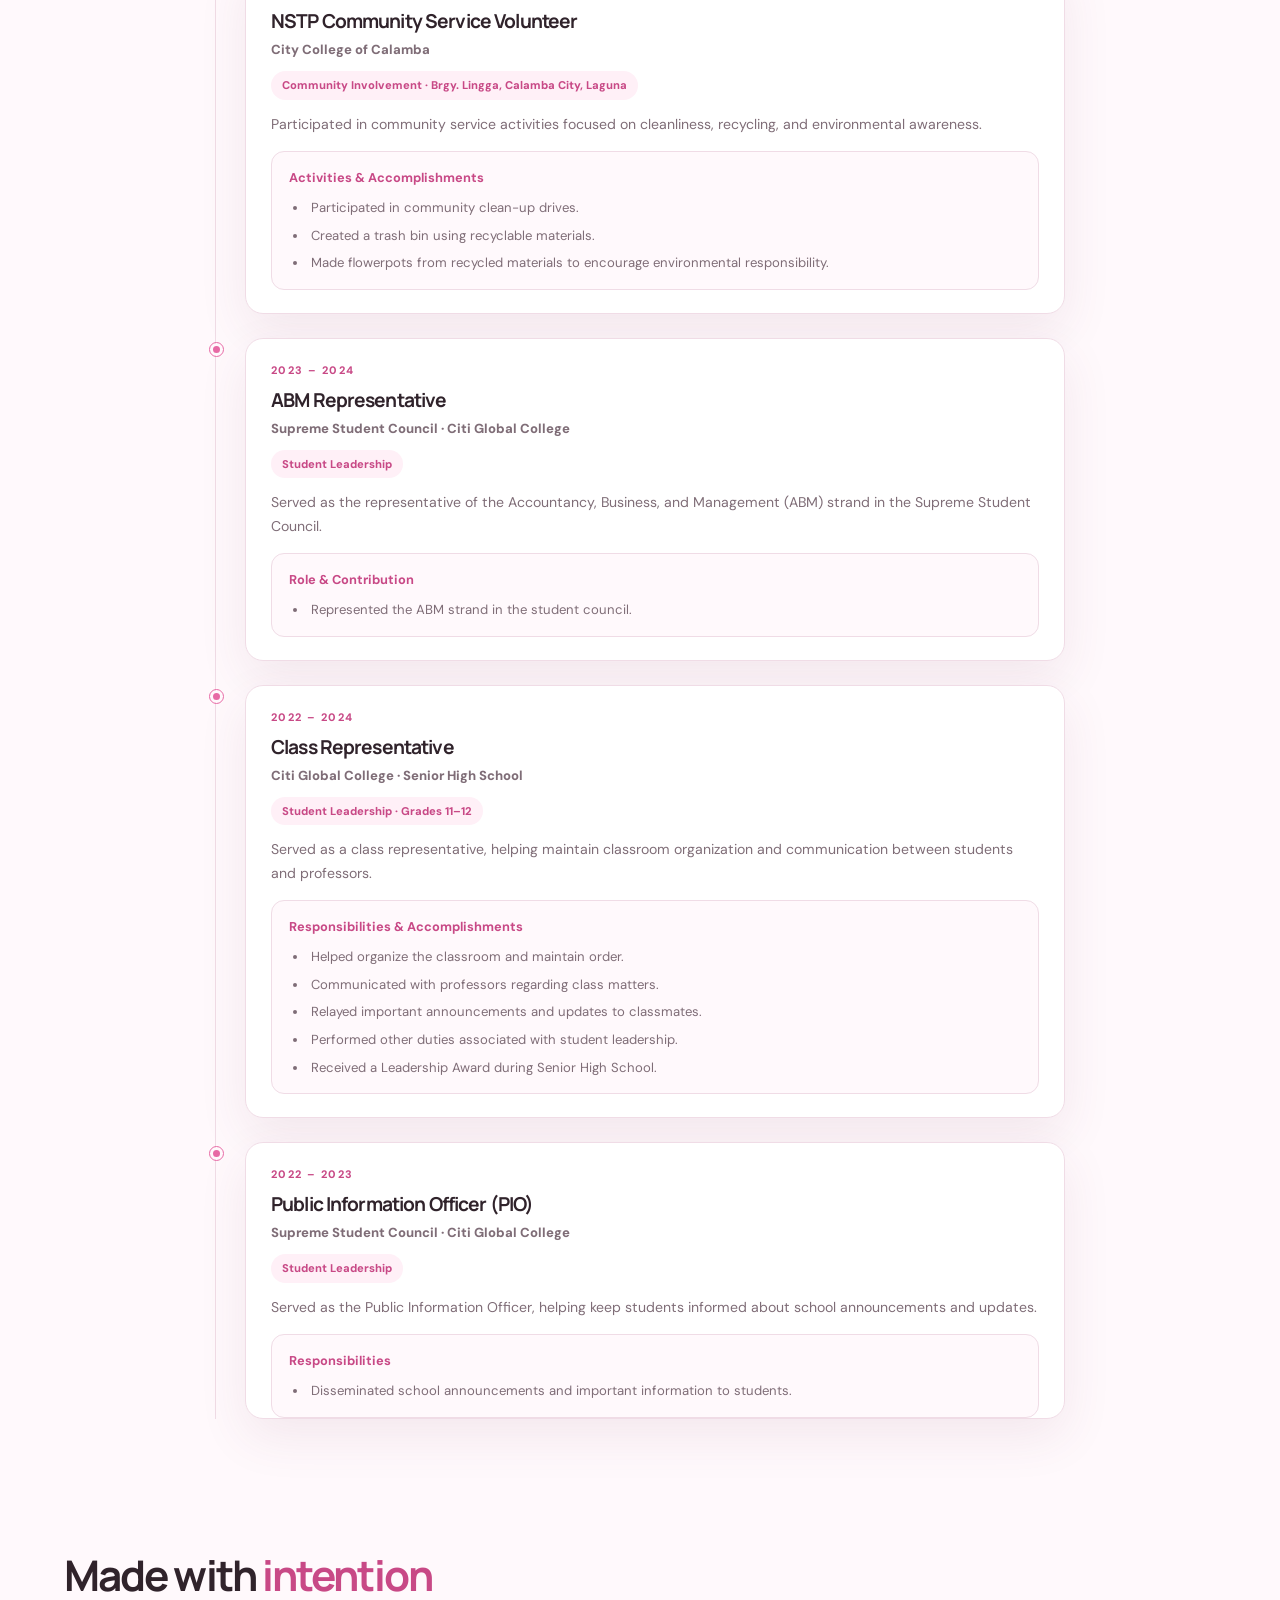
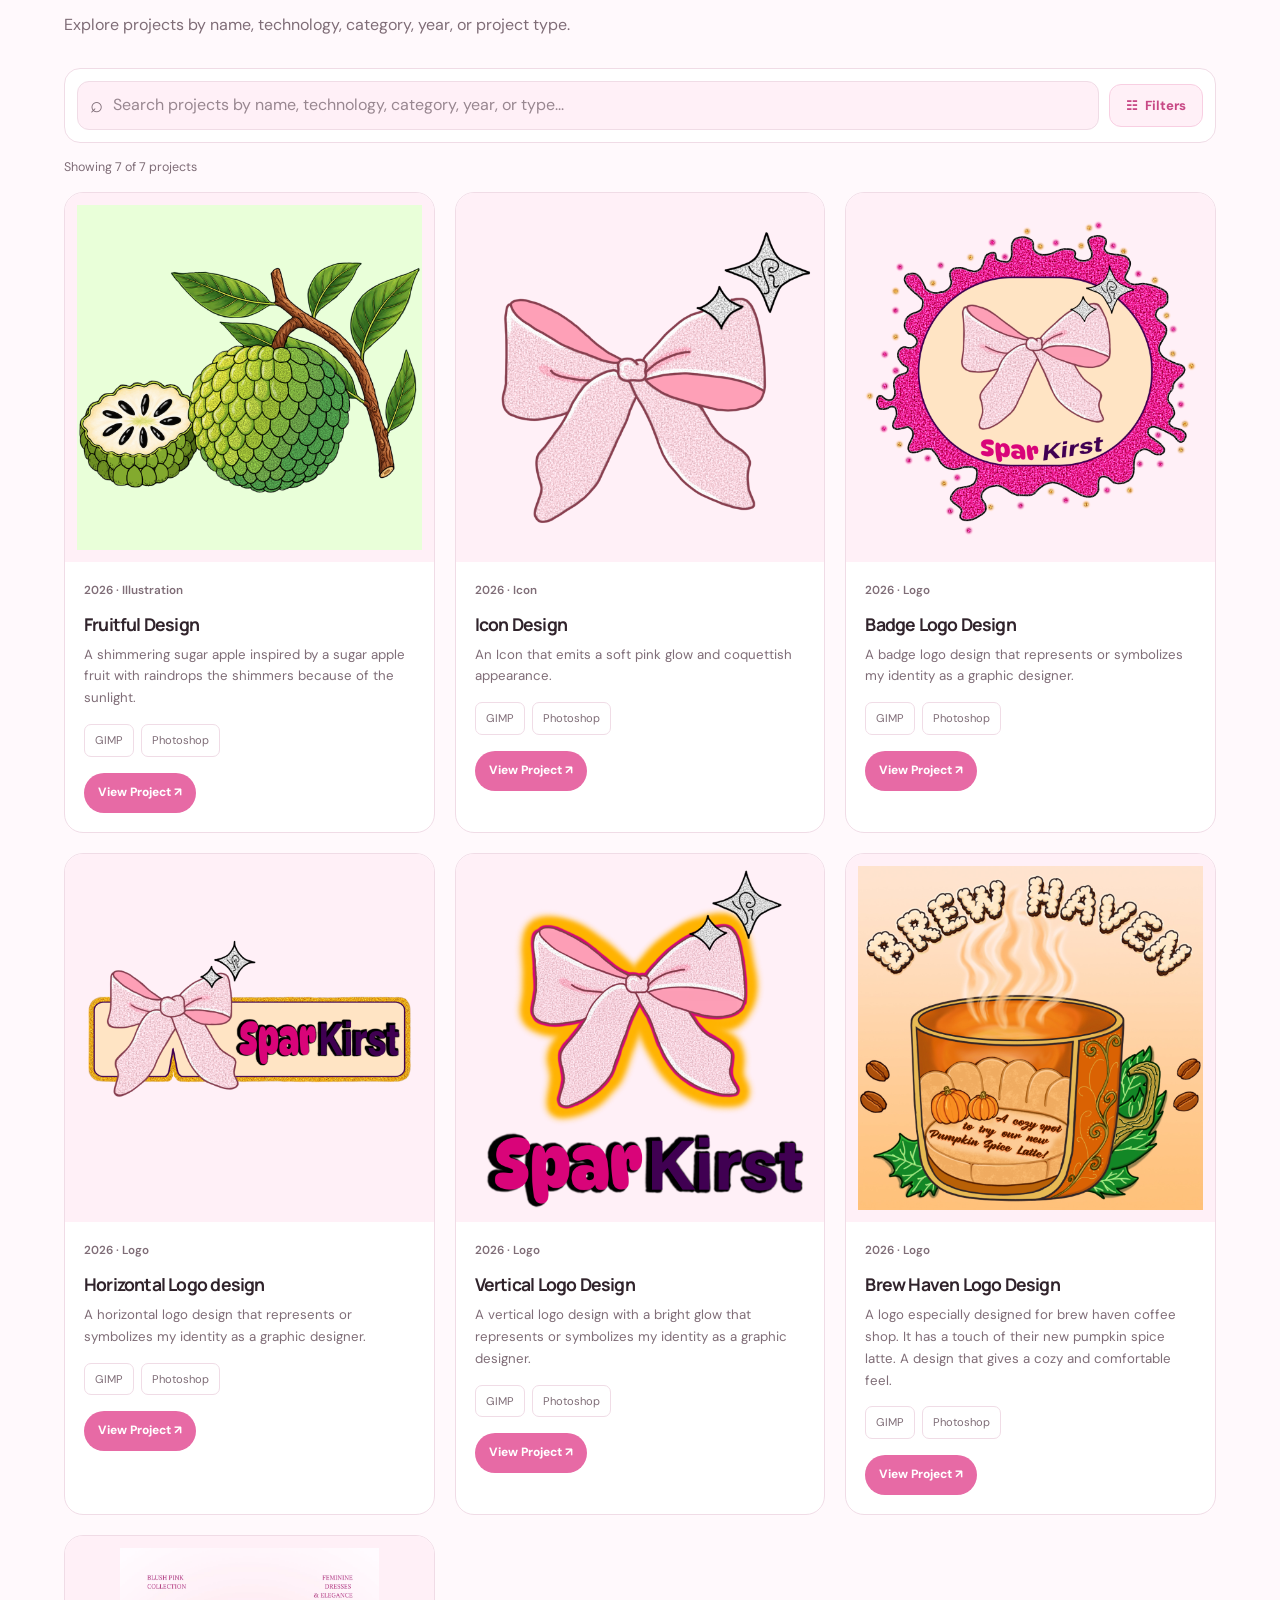
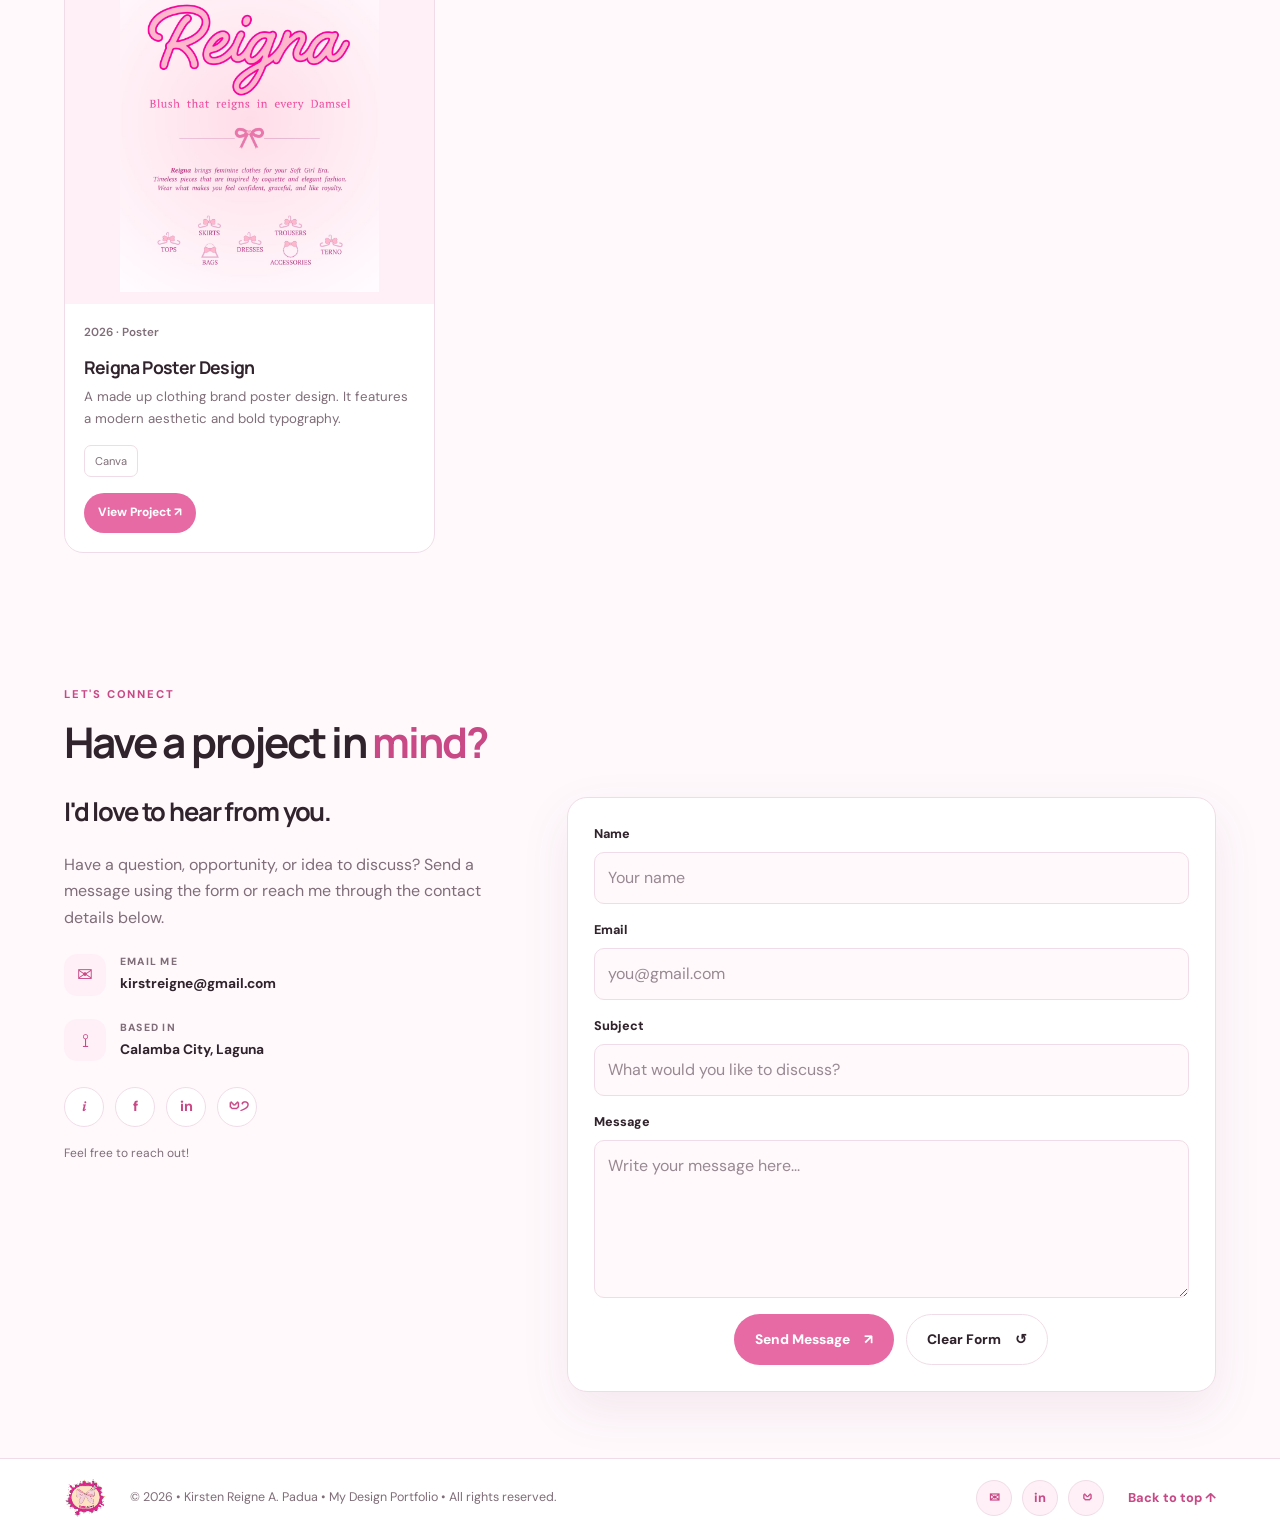
==== commit 0dccf1dd: "Update index.html" ====
--- a/index.html
+++ b/index.html
@@ -647,7 +647,6 @@
             <label for="filterCategory">Category</label>
             <select id="filterCategory">
               <option value="">All Categories</option>
-              <option value="Graphic Design">Graphic Design</option>
             </select>
           </div>
 
@@ -662,10 +661,6 @@
             <label for="filterType">Project Type</label>
             <select id="filterType">
               <option value="">All Types</option>
-              <option value="Illustration">Illustration</option>
-              <option value="Logo">Logo</option>
-              <option value="Poster">Poster</option>
-              <option value="Digital Marketing">Digital Marketing</option>
             </select>
           </div>
 
@@ -673,10 +668,6 @@
             <label for="filterTool">Tools</label>
             <select id="filterTool">
               <option value="">All Tools</option>
-              <option value="Illustration">Illustration</option>
-              <option value="Canva">Canva</option>
-              <option value="GIMP">GIMP</option>
-              <option value="Photoshop">Photoshop</option>
             </select>
           </div>
 
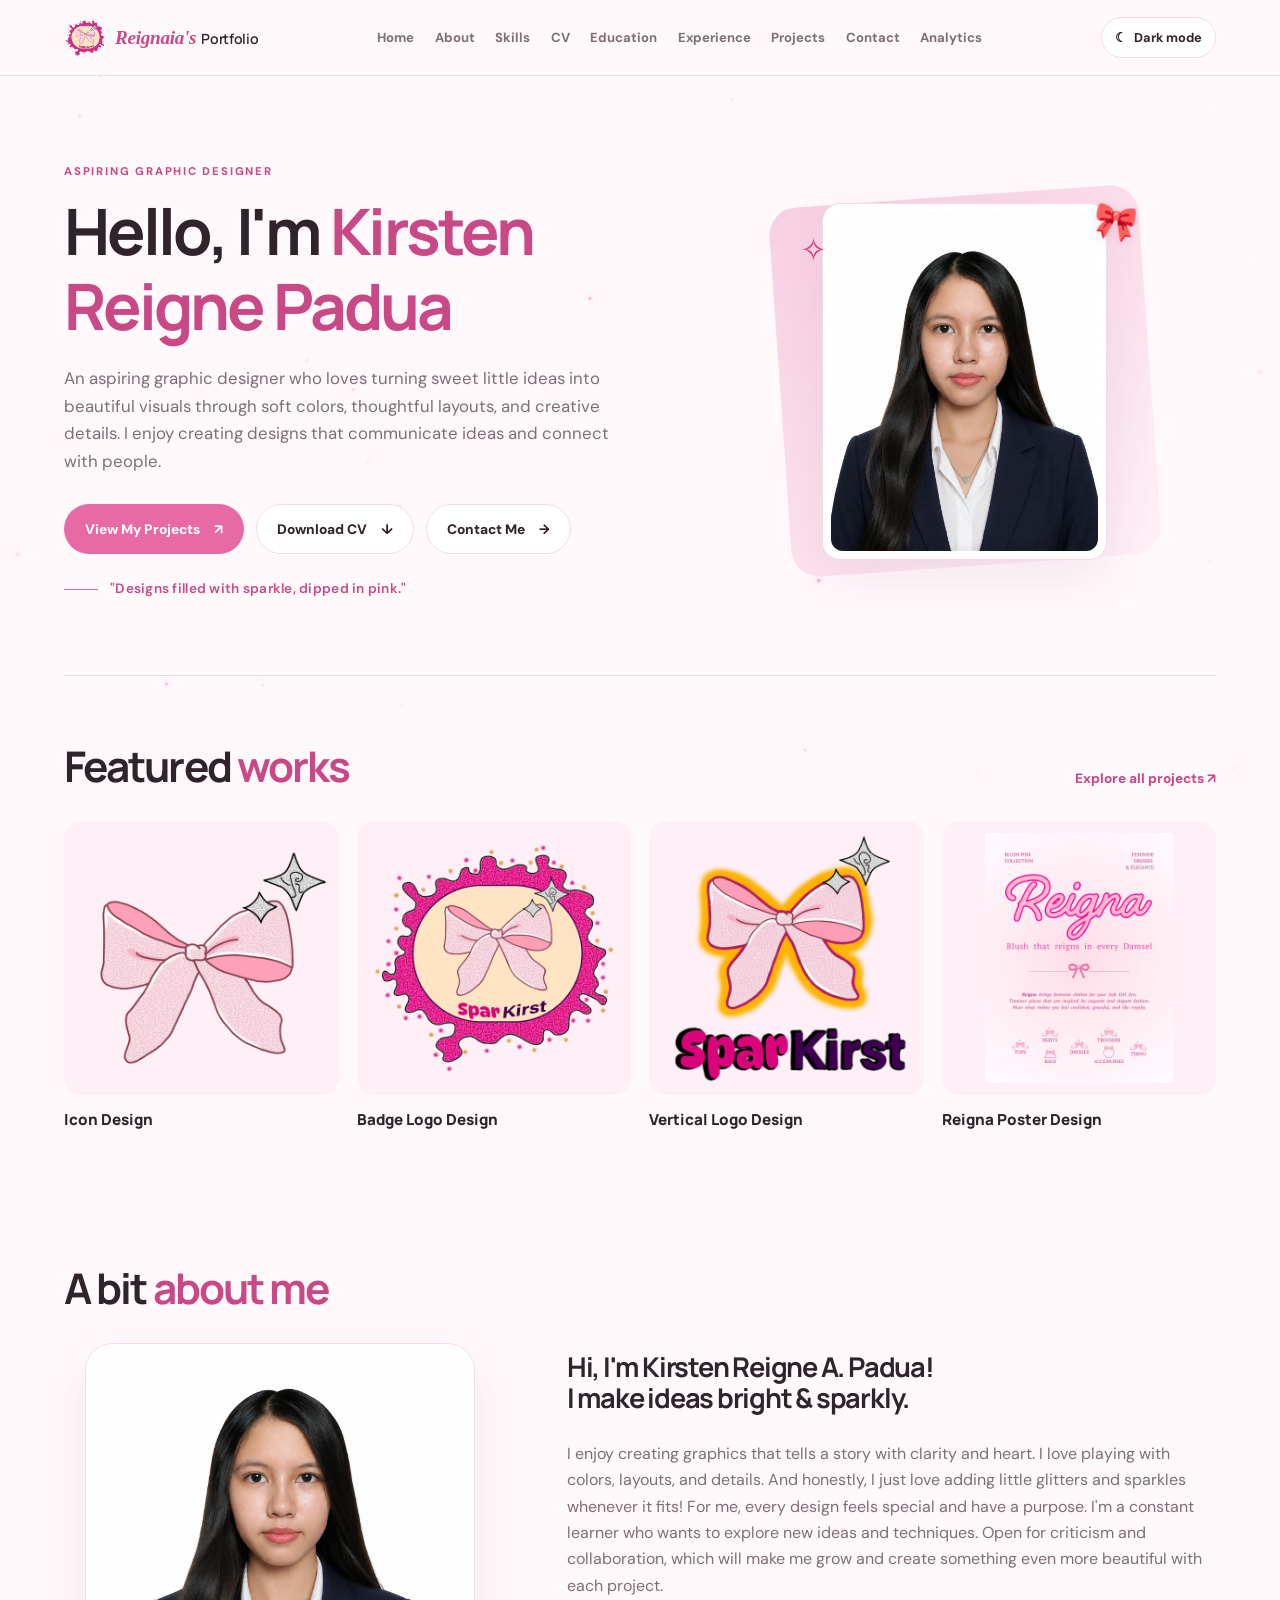
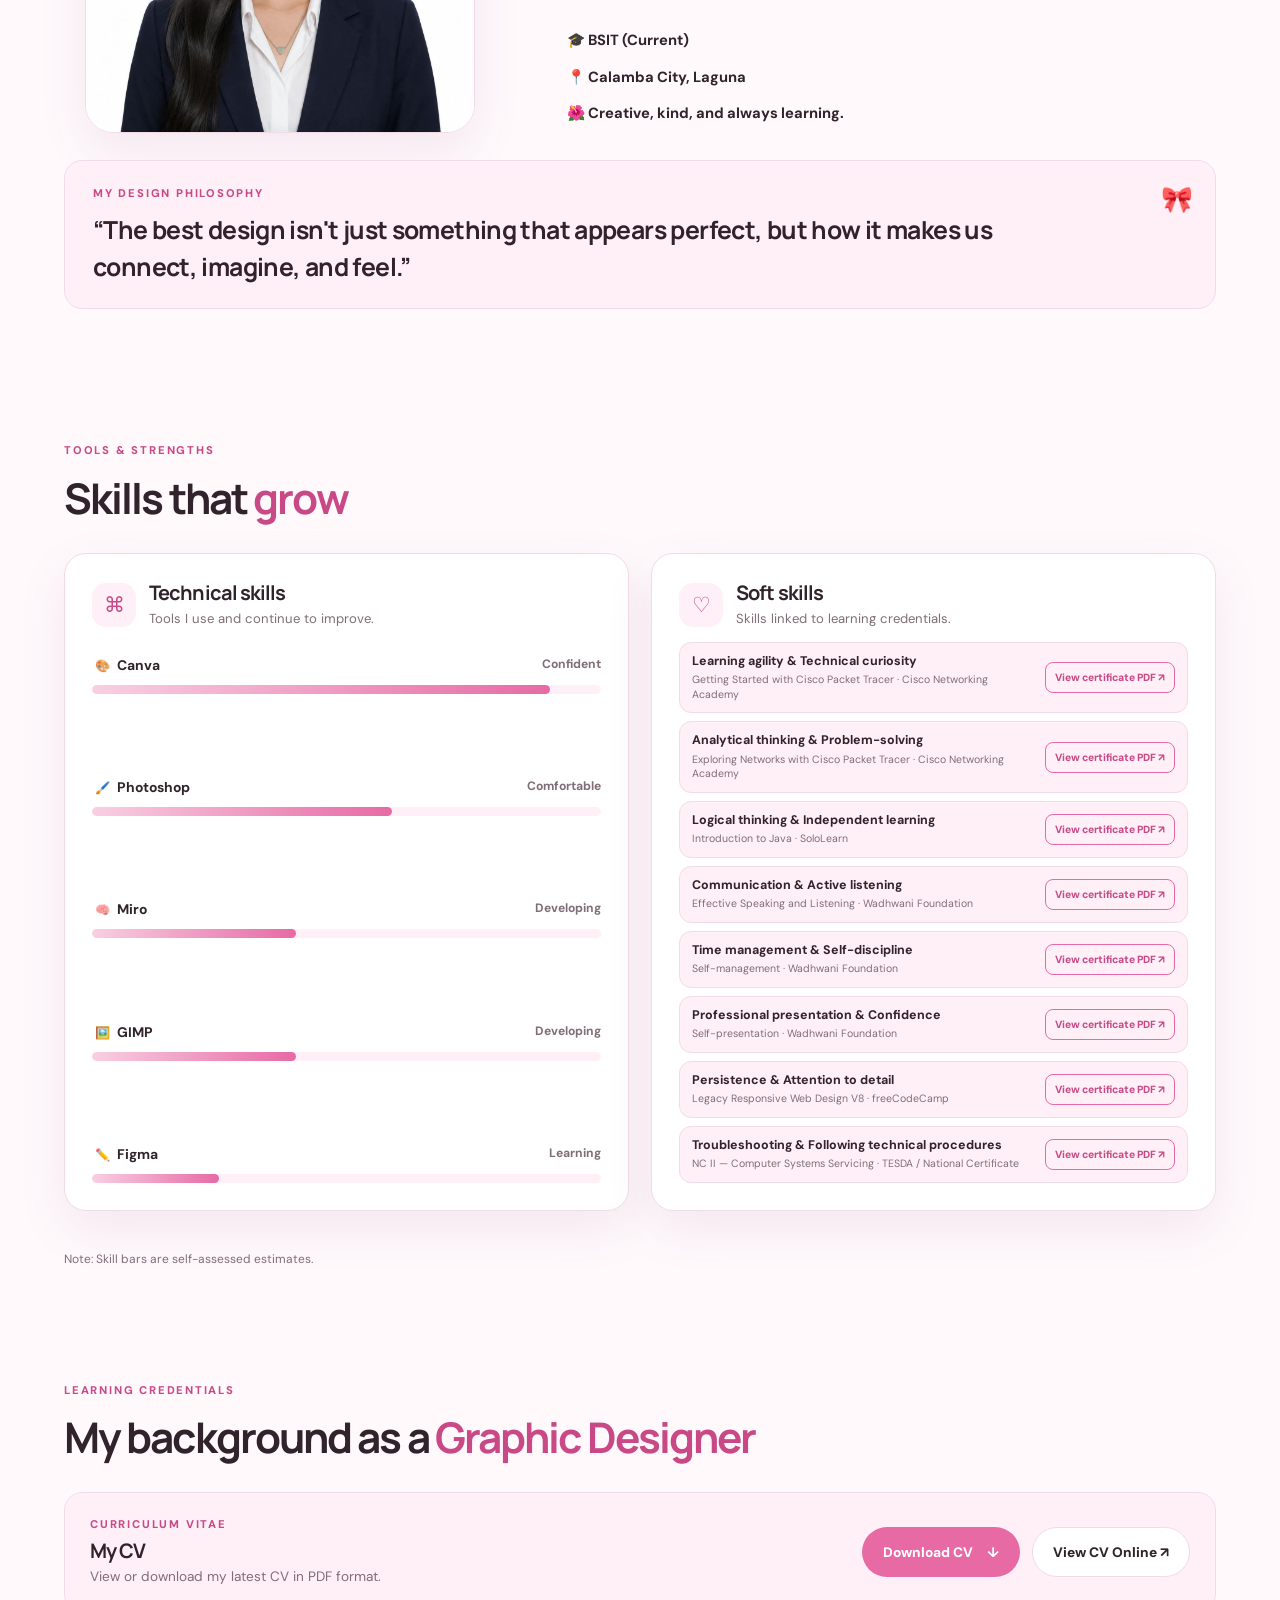
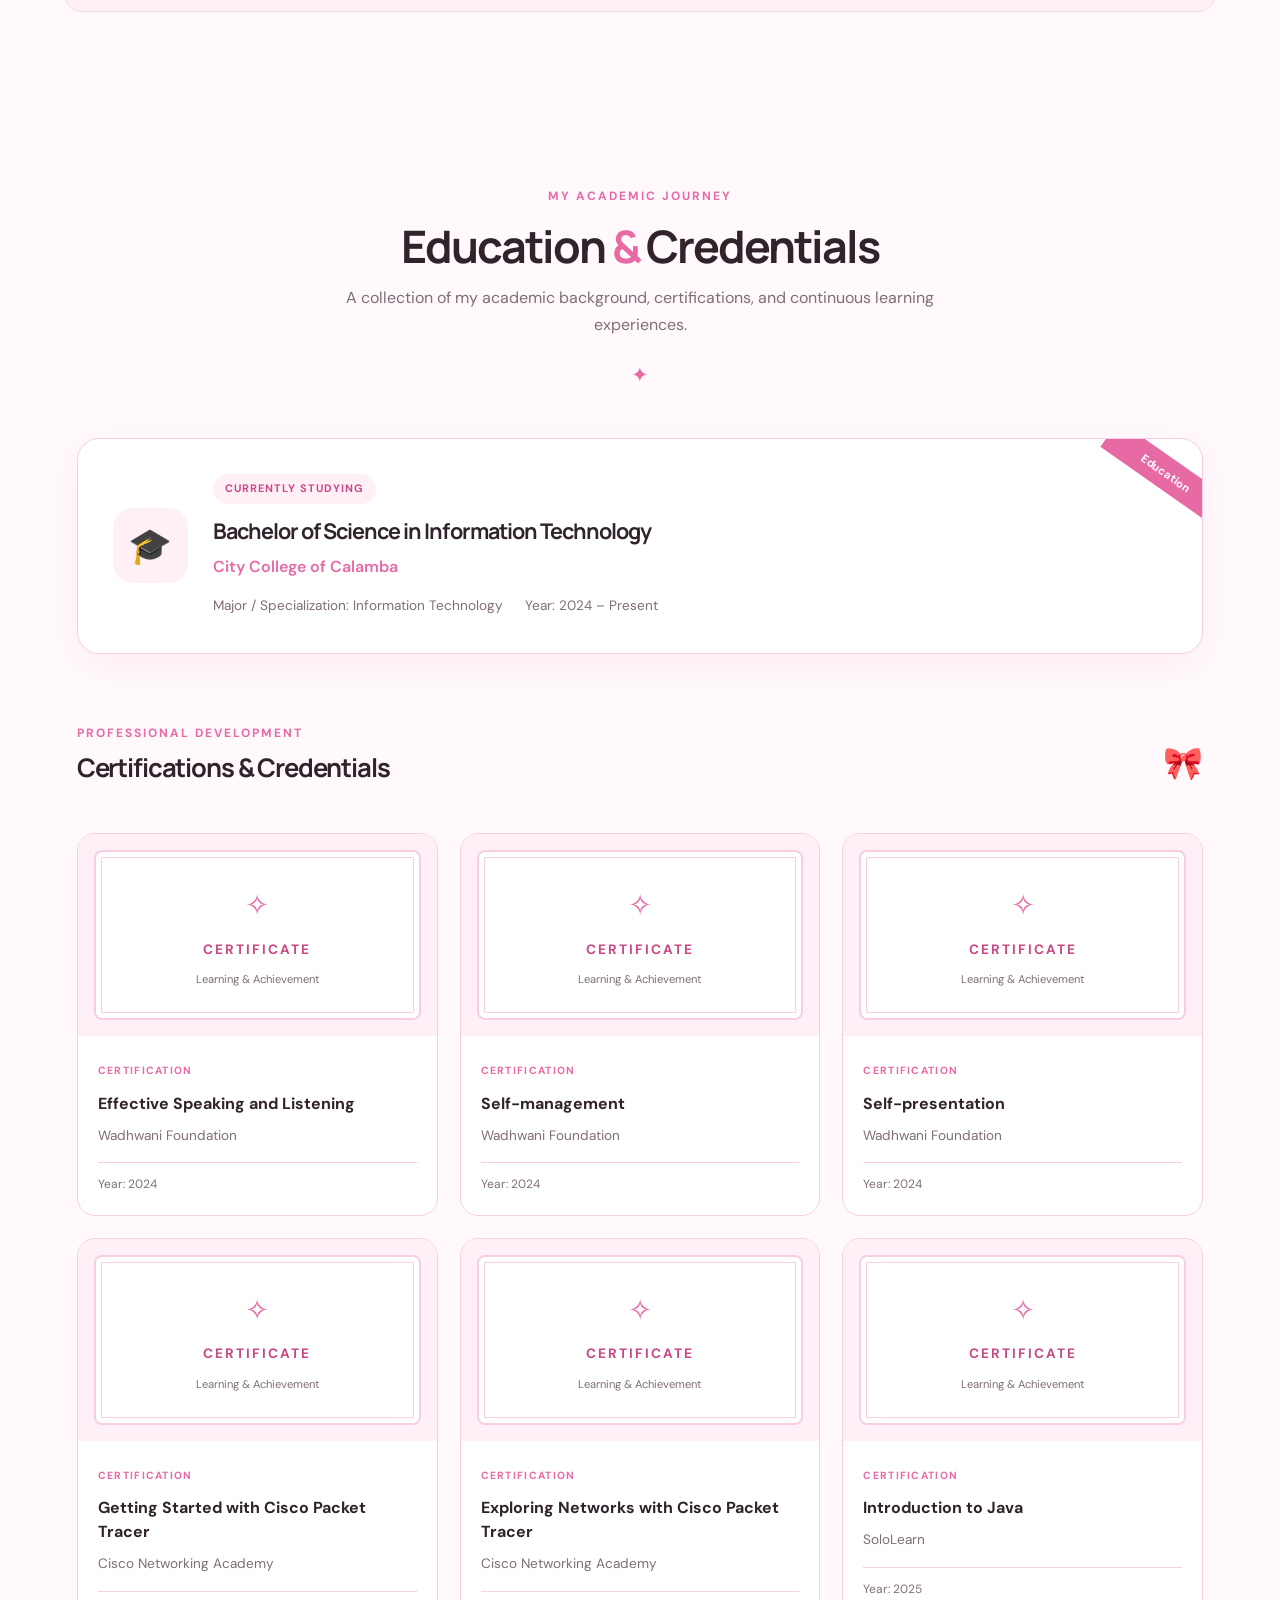
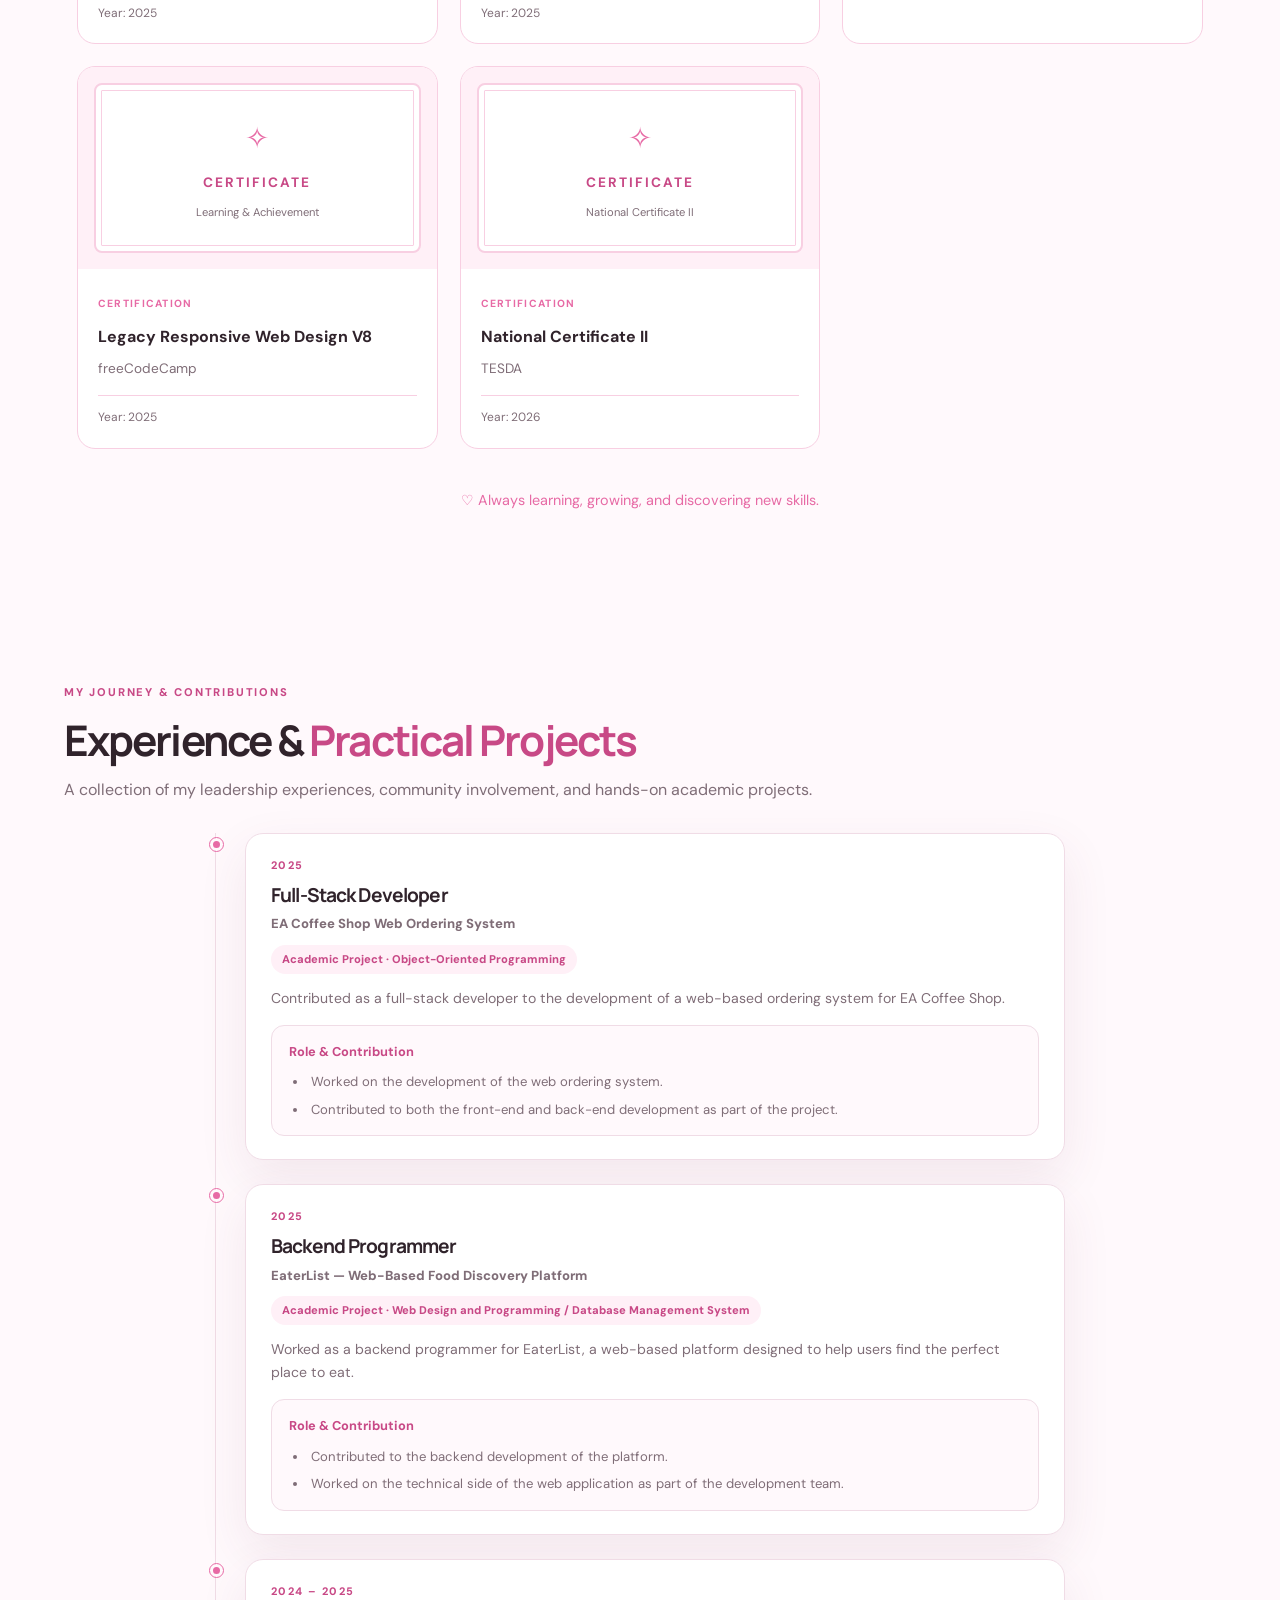
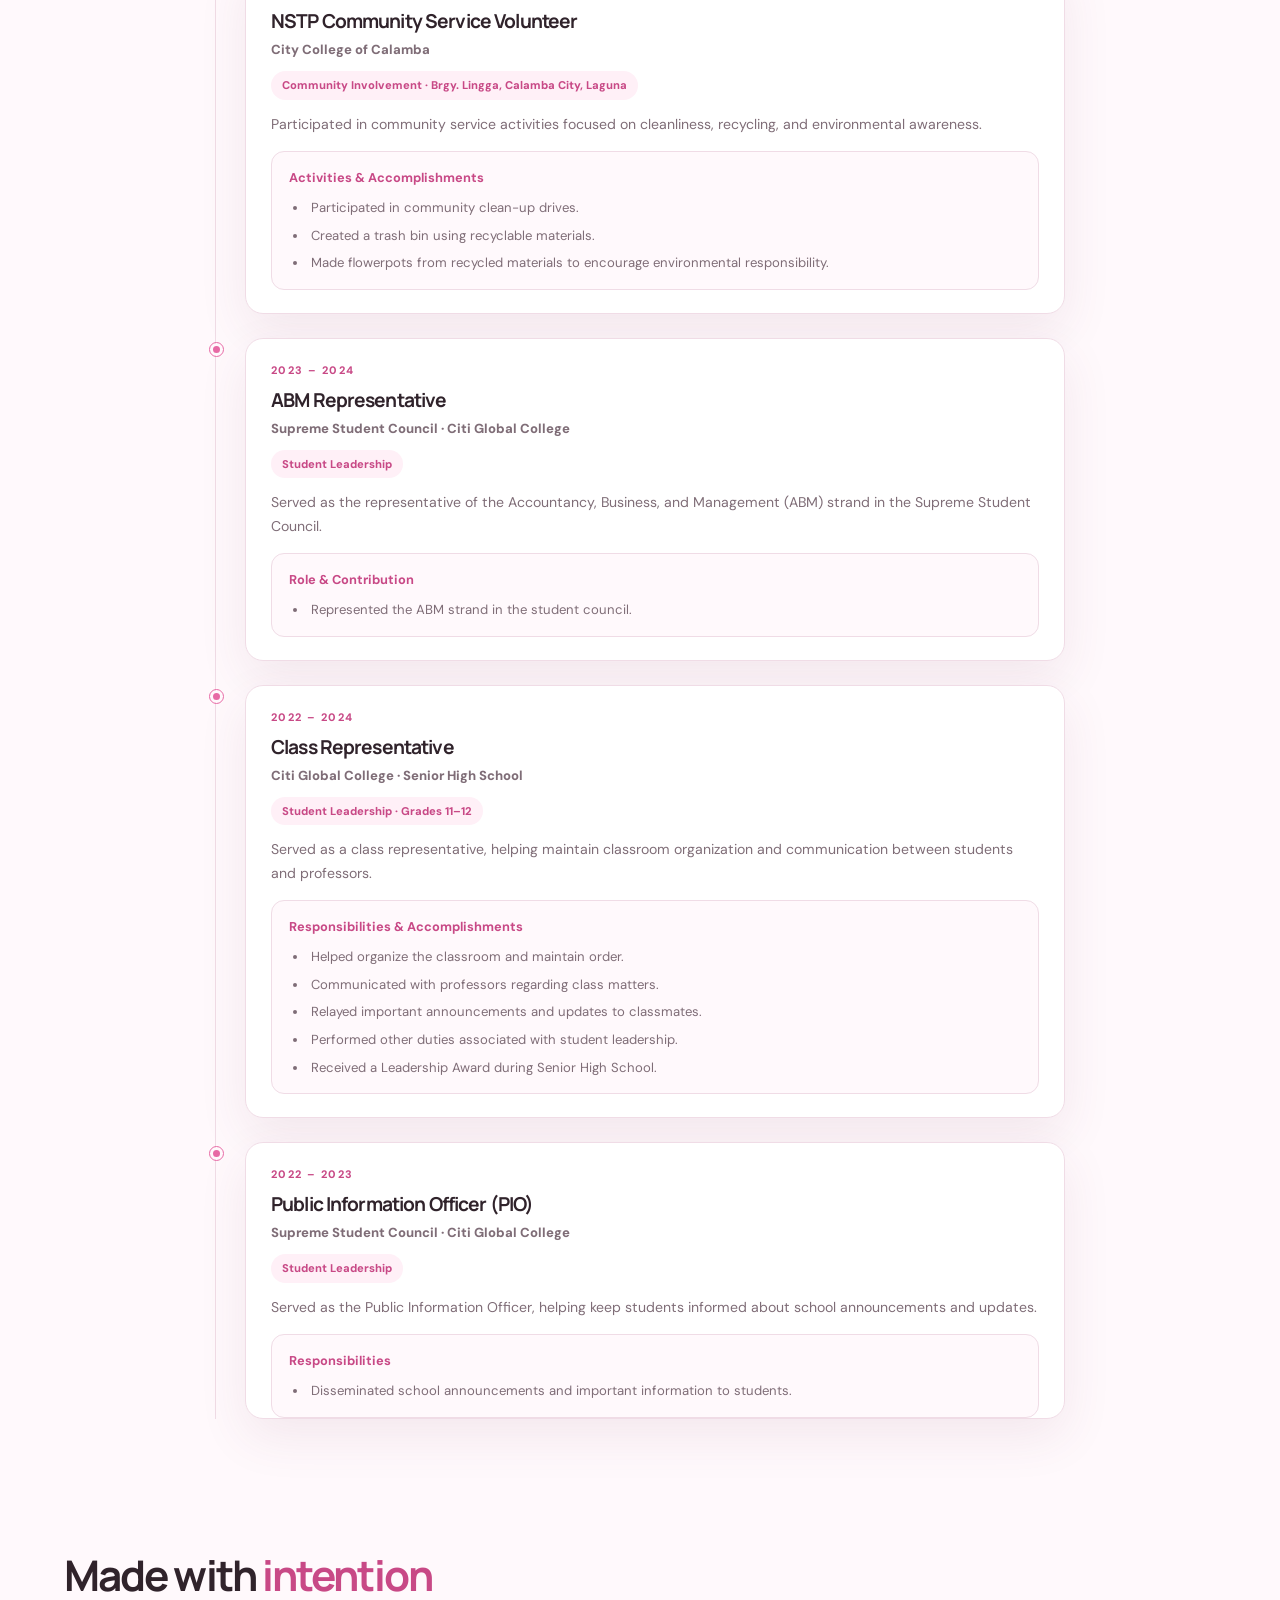
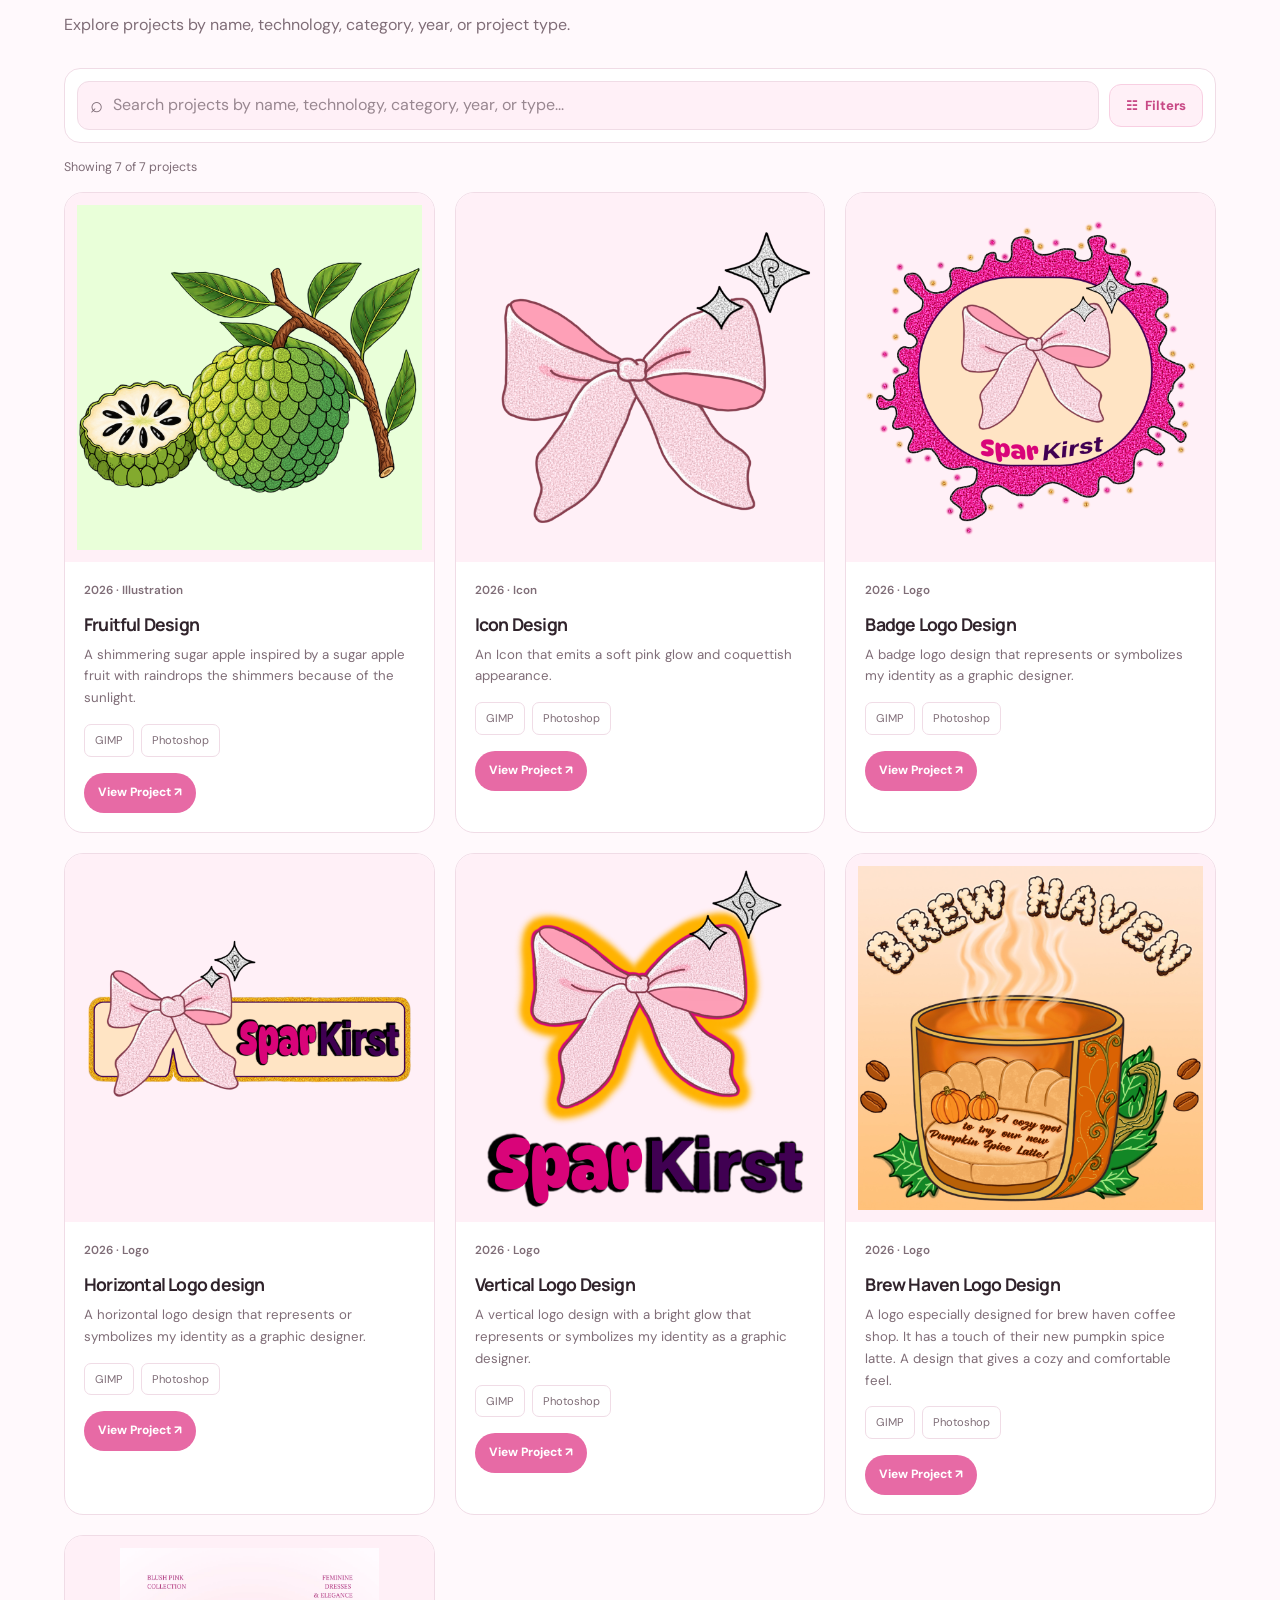
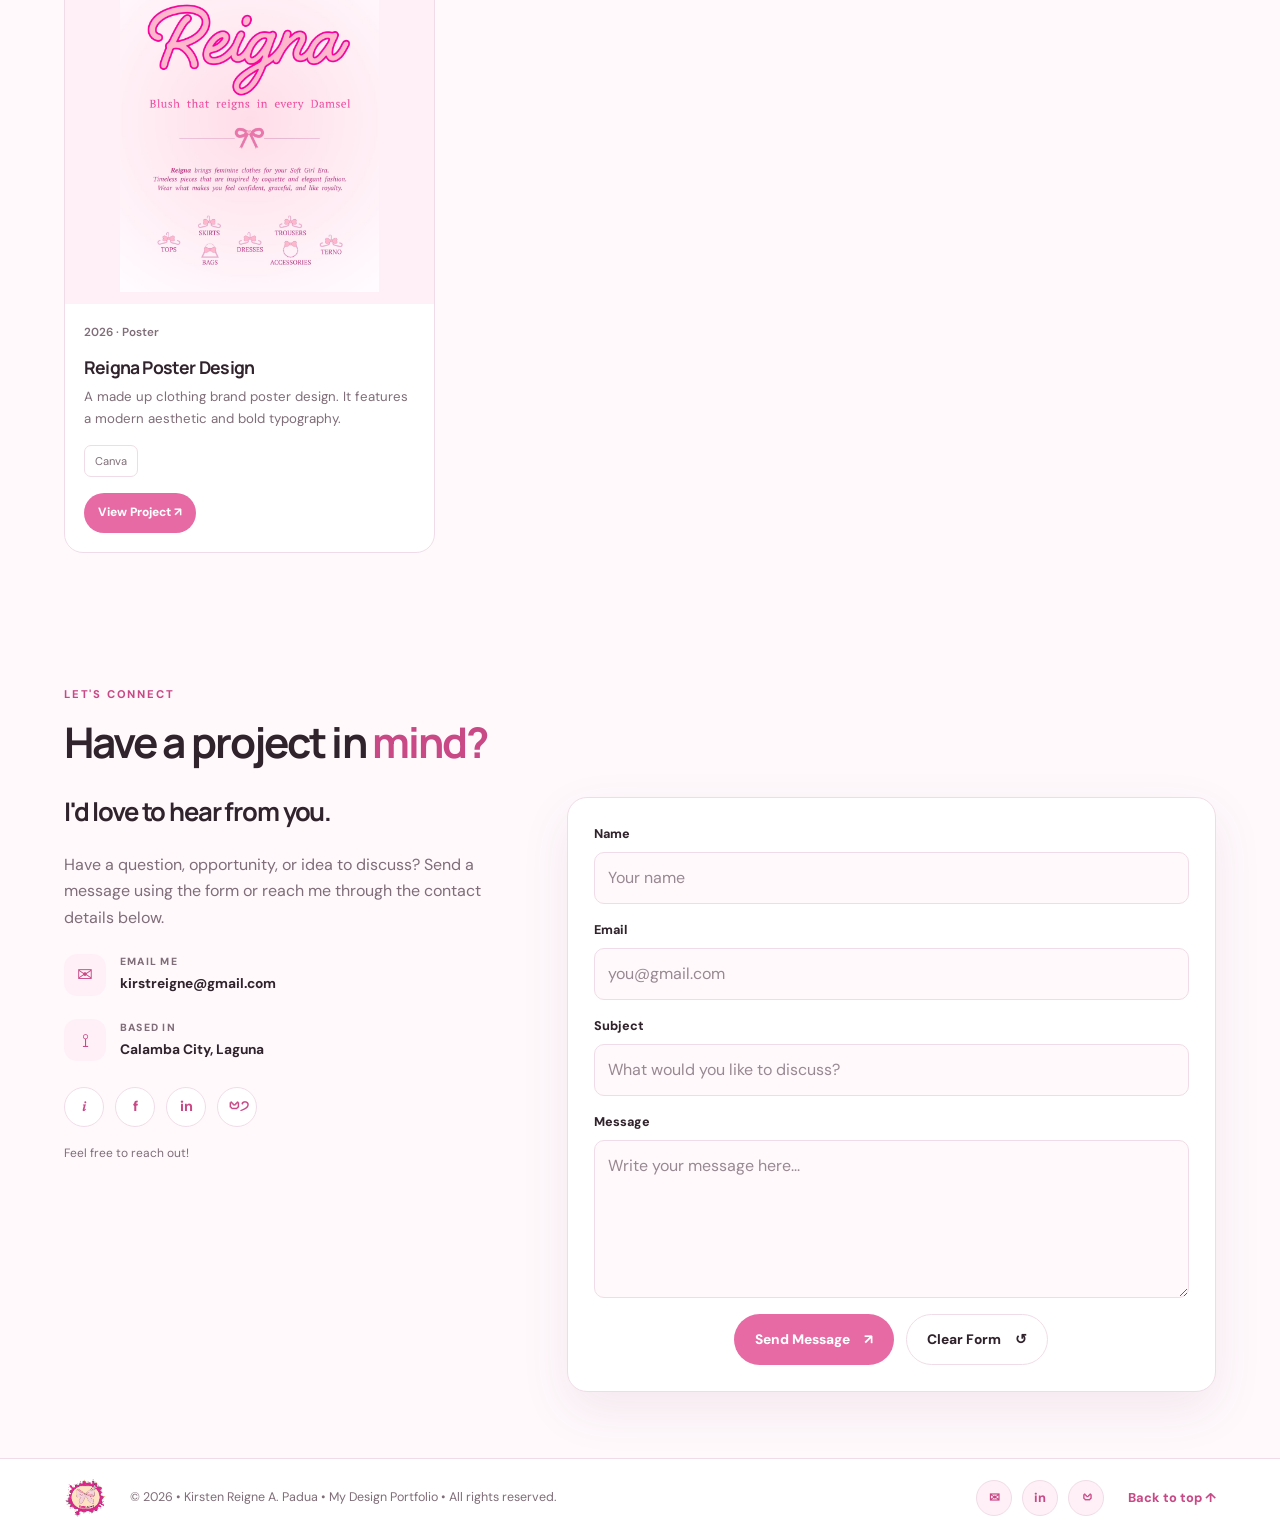
==== commit 5ca316dd: "Update index.html" ====
--- a/index.html
+++ b/index.html
@@ -22,6 +22,7 @@
     <meta property="og:url" content="https://reignaia.github.io/MyPortfolio/">
     <meta property="og:image" content="images/MyPhoto/reignaiaPreview.png">
     <meta name="google-site-verification" content="noyRv7IcO9wGWSJ1jjc5Bjwb0-zF0AWcVg-T8Zv88V4" />
+    <meta name="google-site-verification" content="nithUWVi8bTL9WN9eQBU32hJJoSe8Csz2nzmdjJNdlI" />
     <link rel="icon" type="image/png" href="images/MyProjects/BadgeLogo.png">
     <link rel="stylesheet" href="style.css">
     
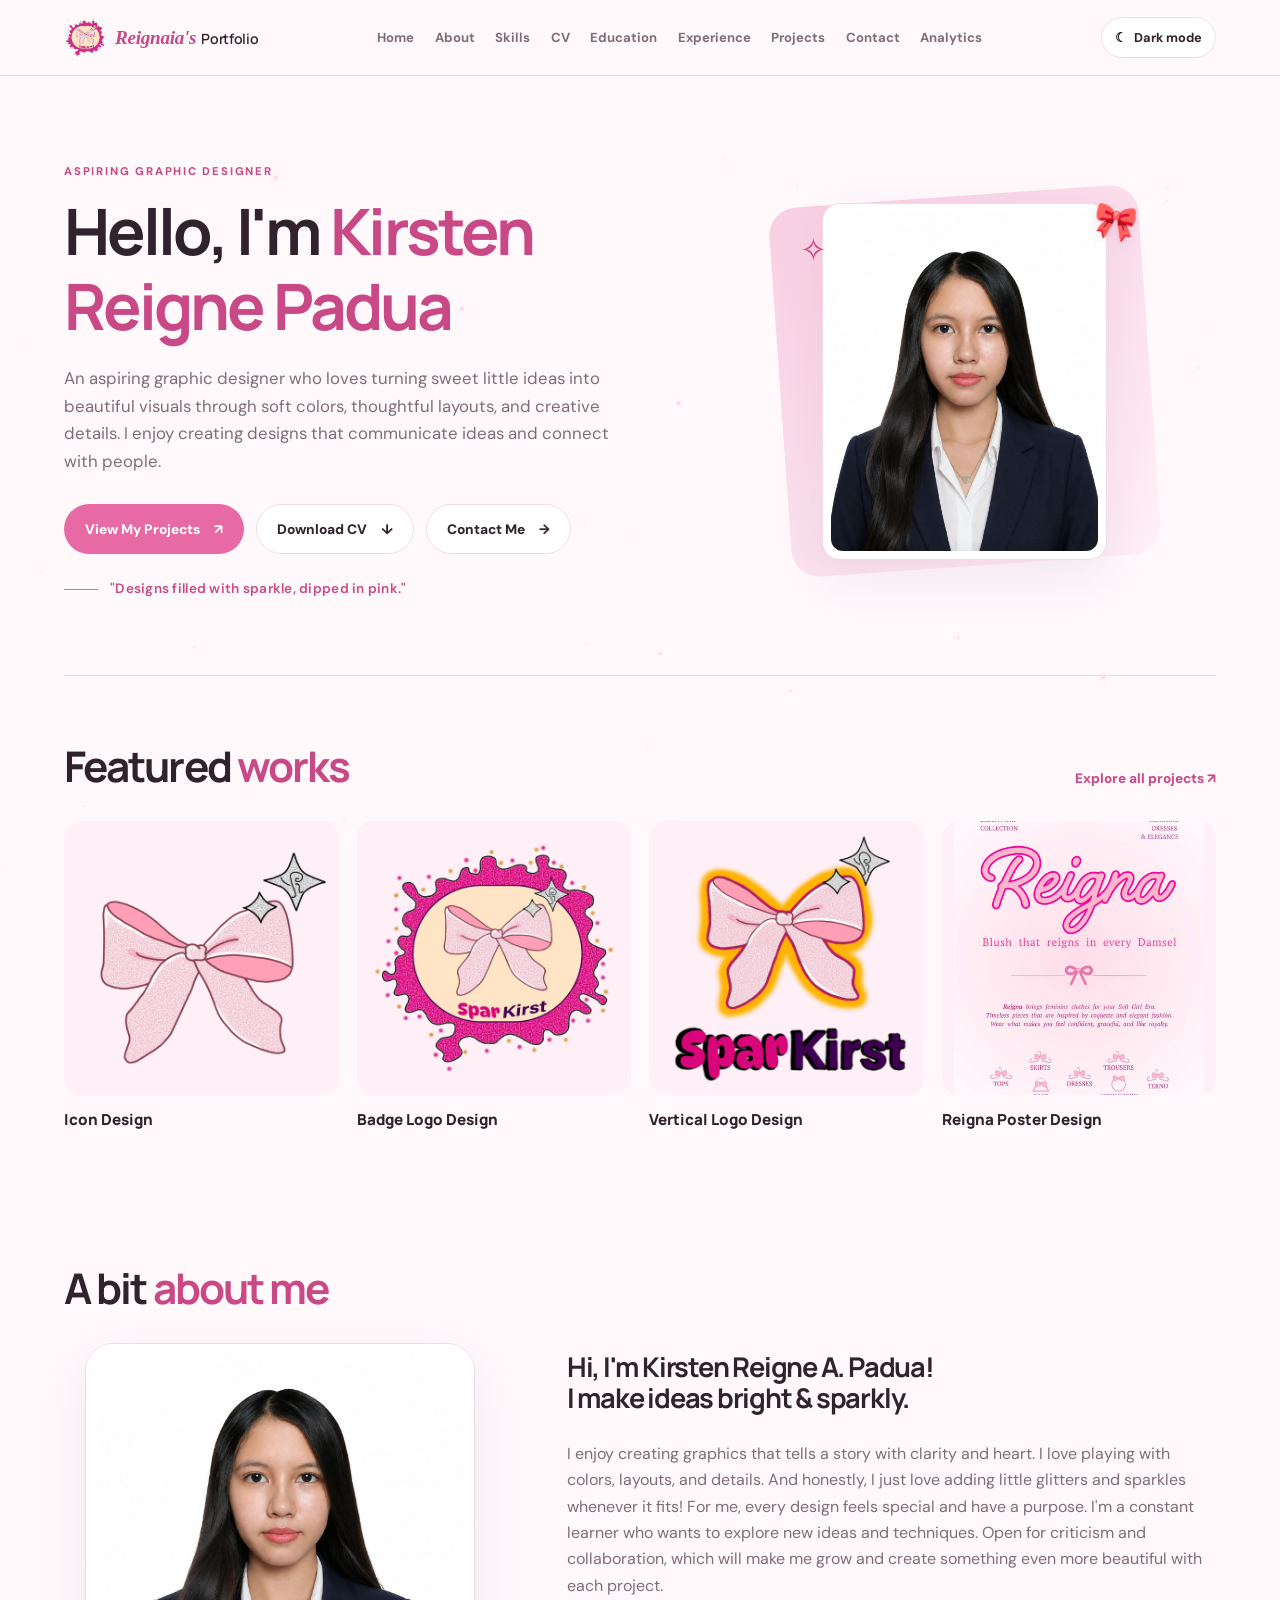
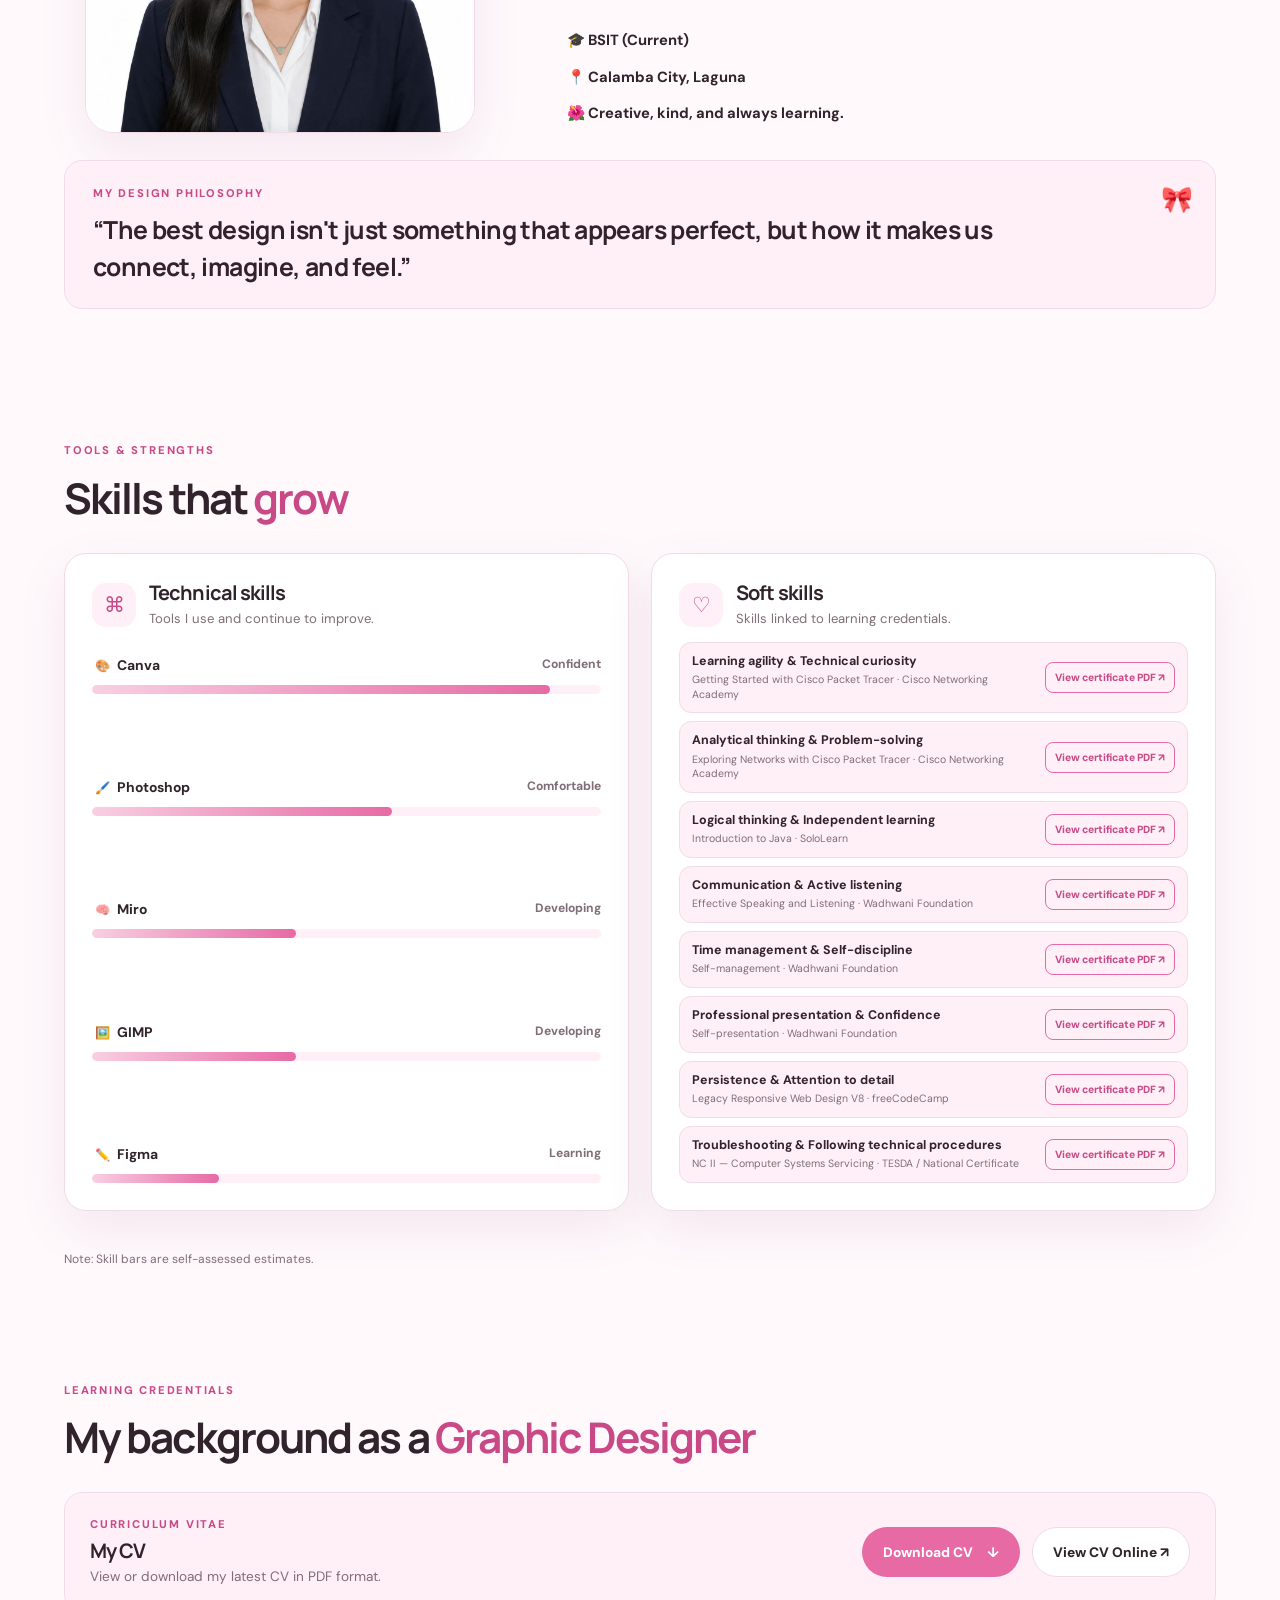
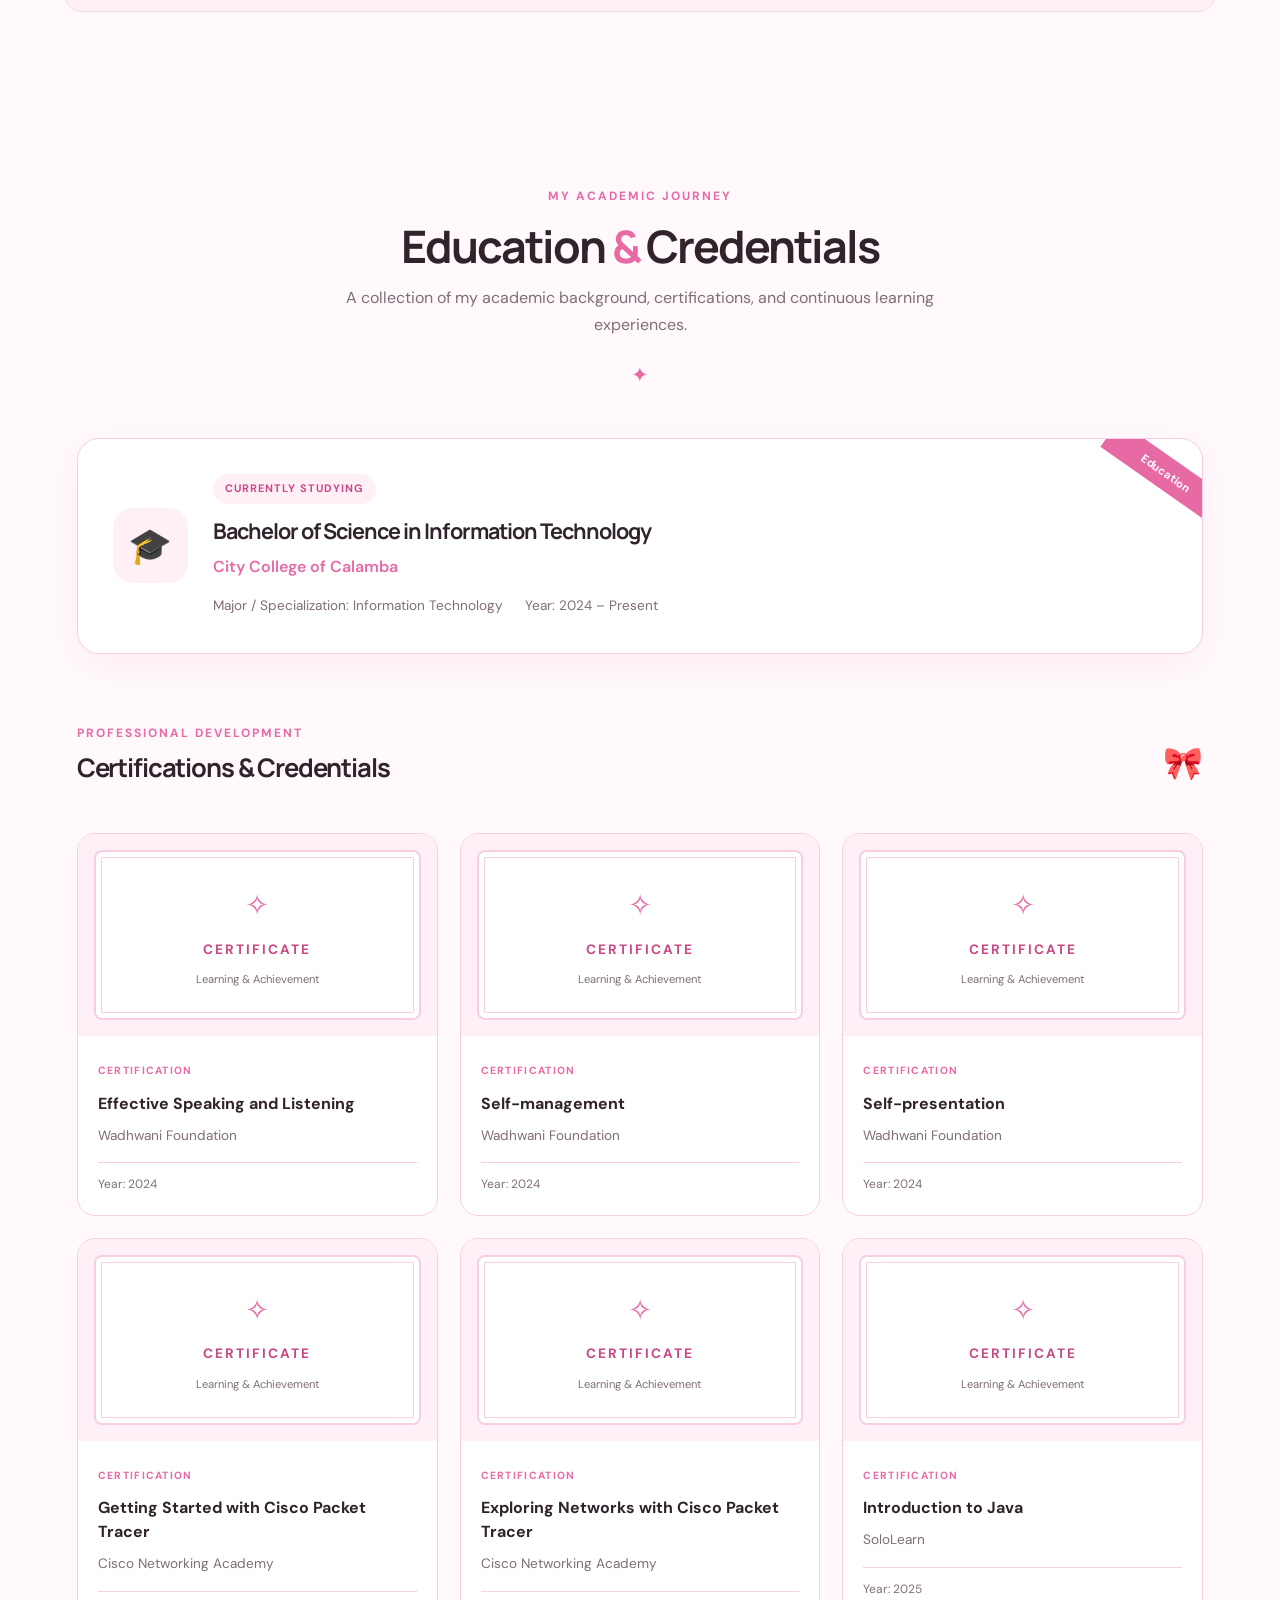
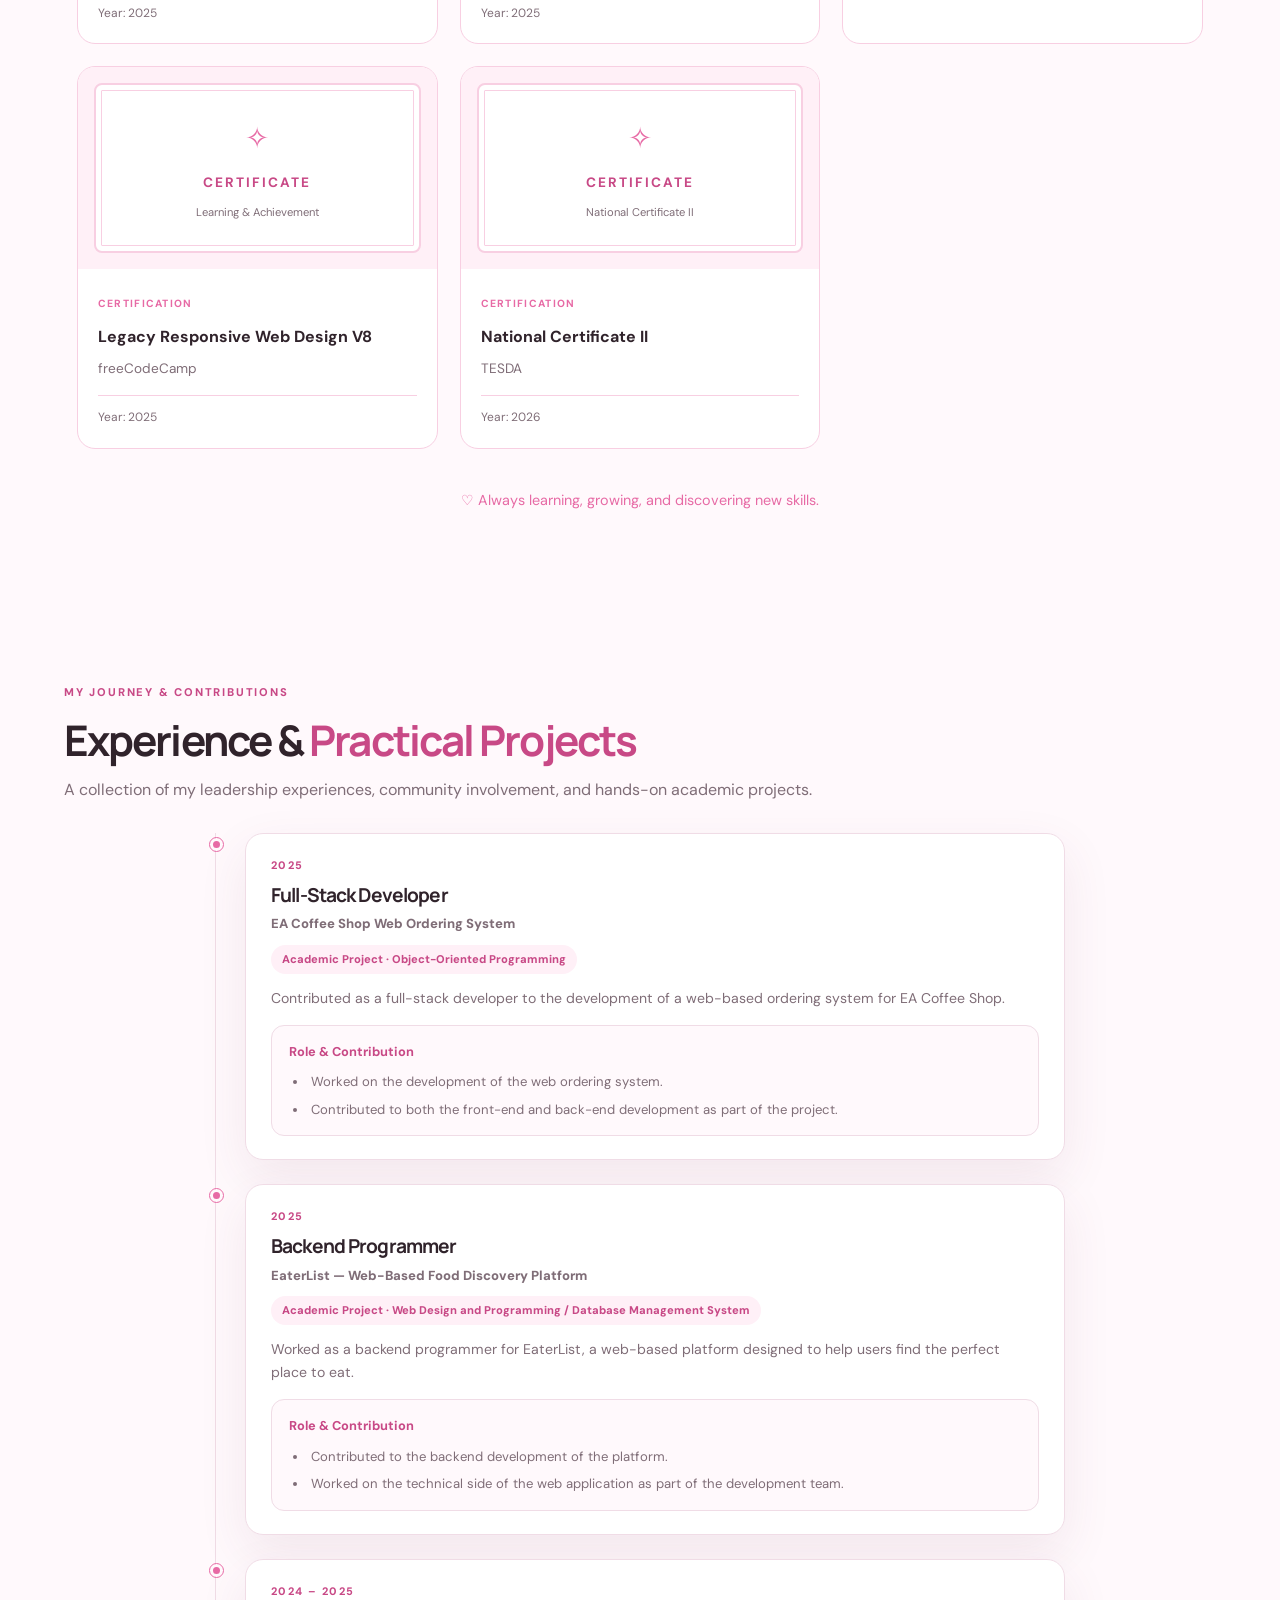
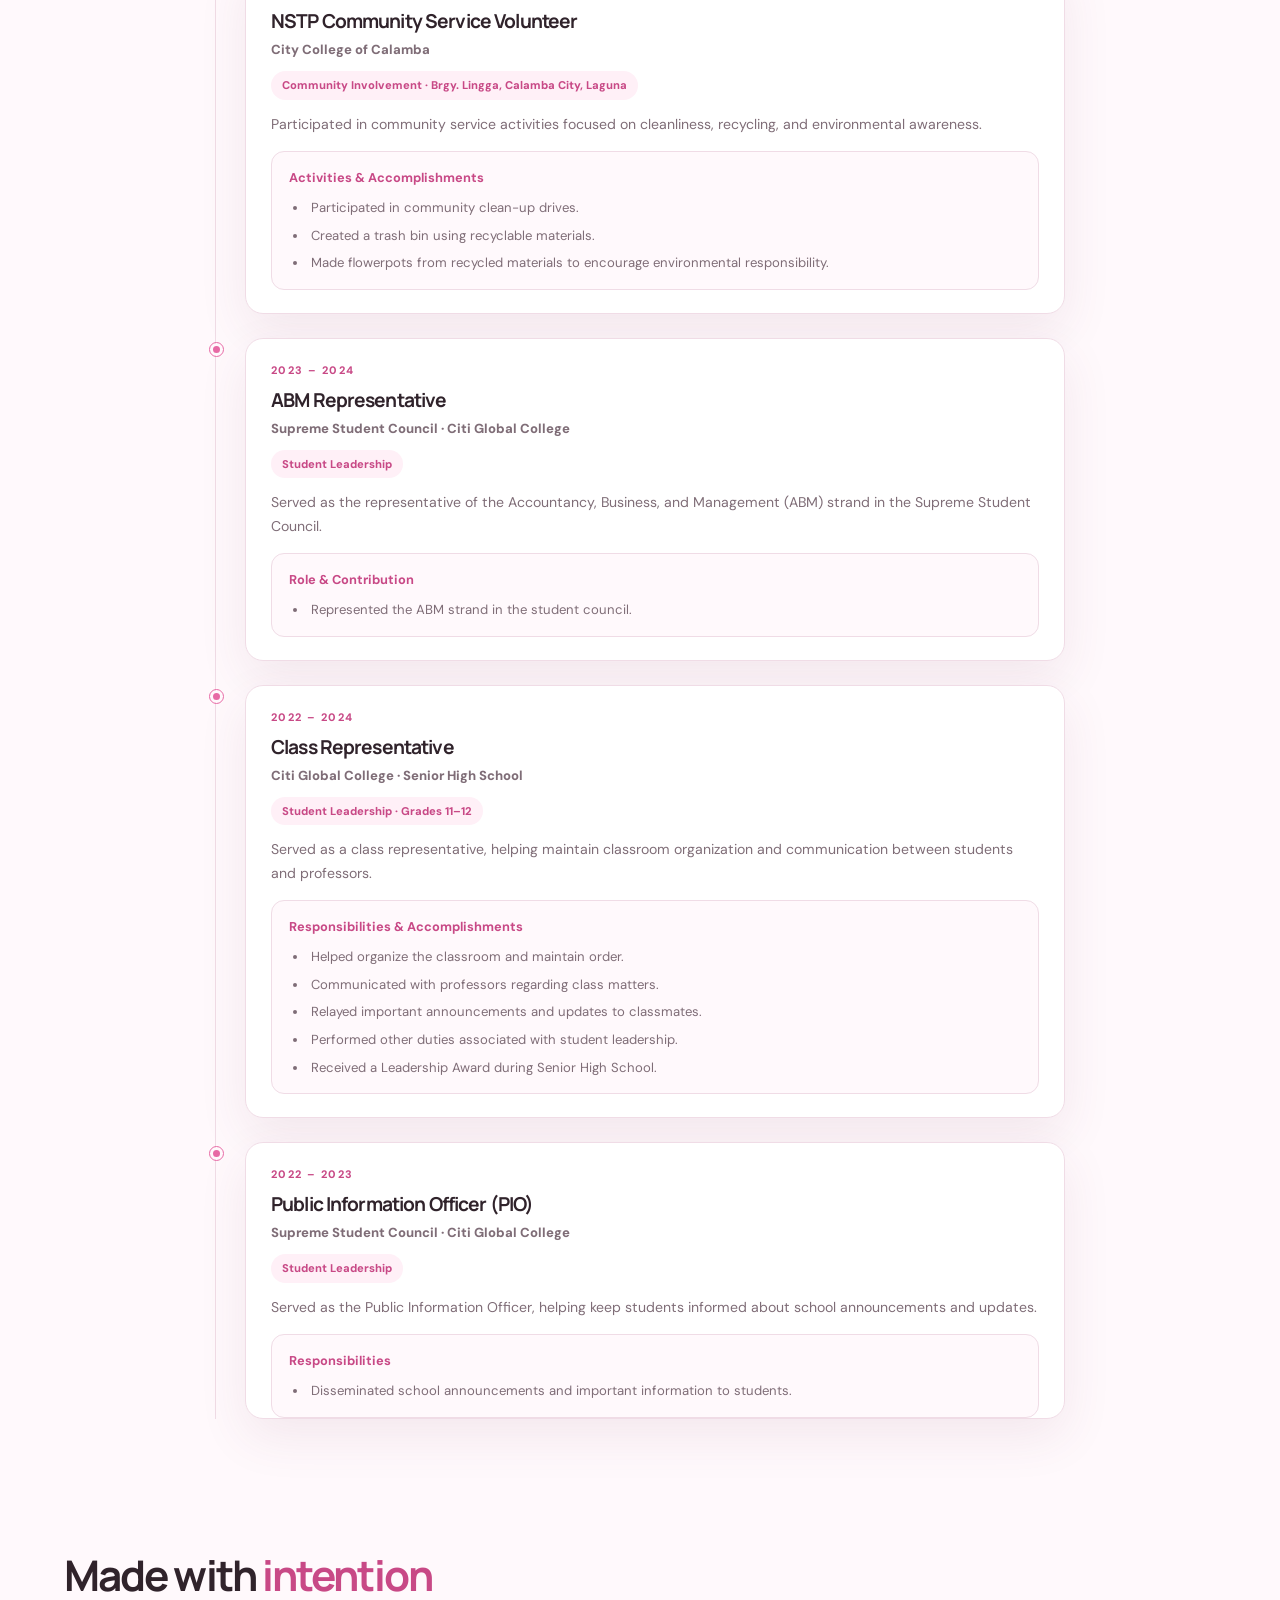
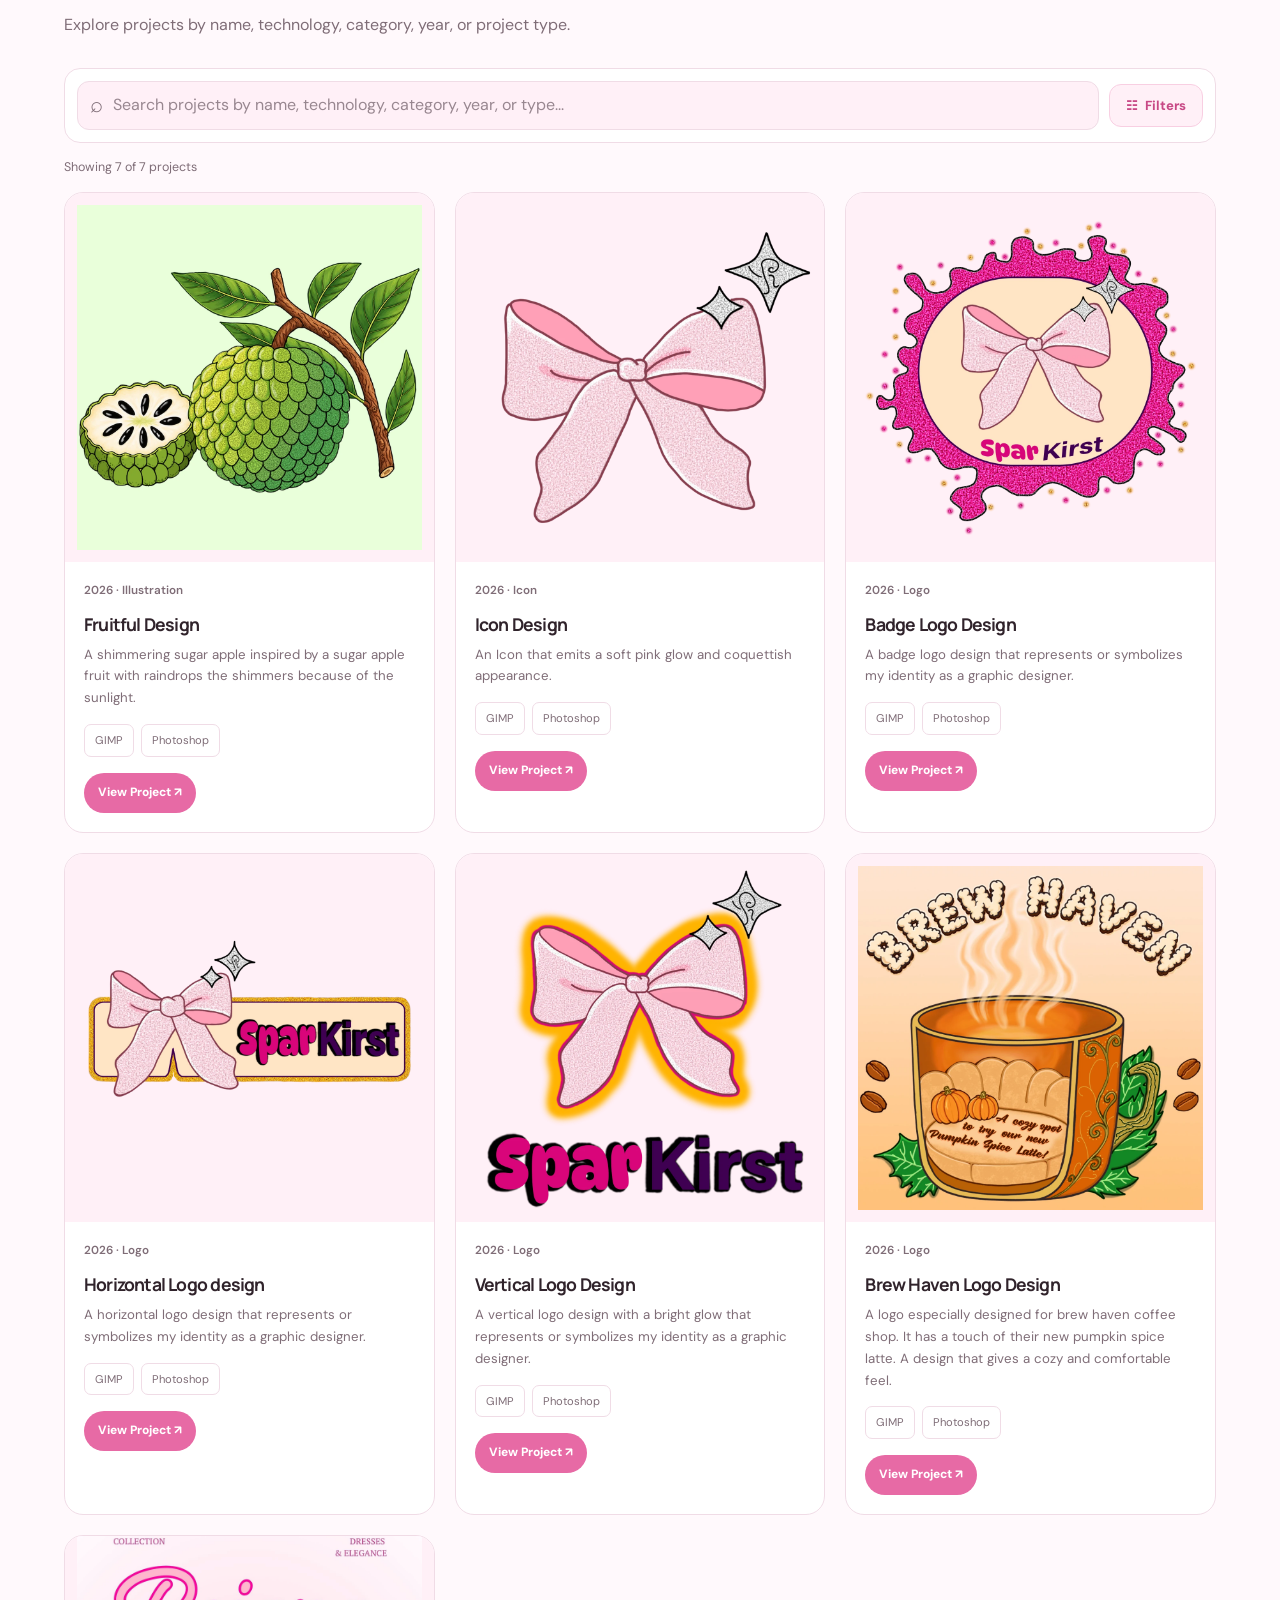
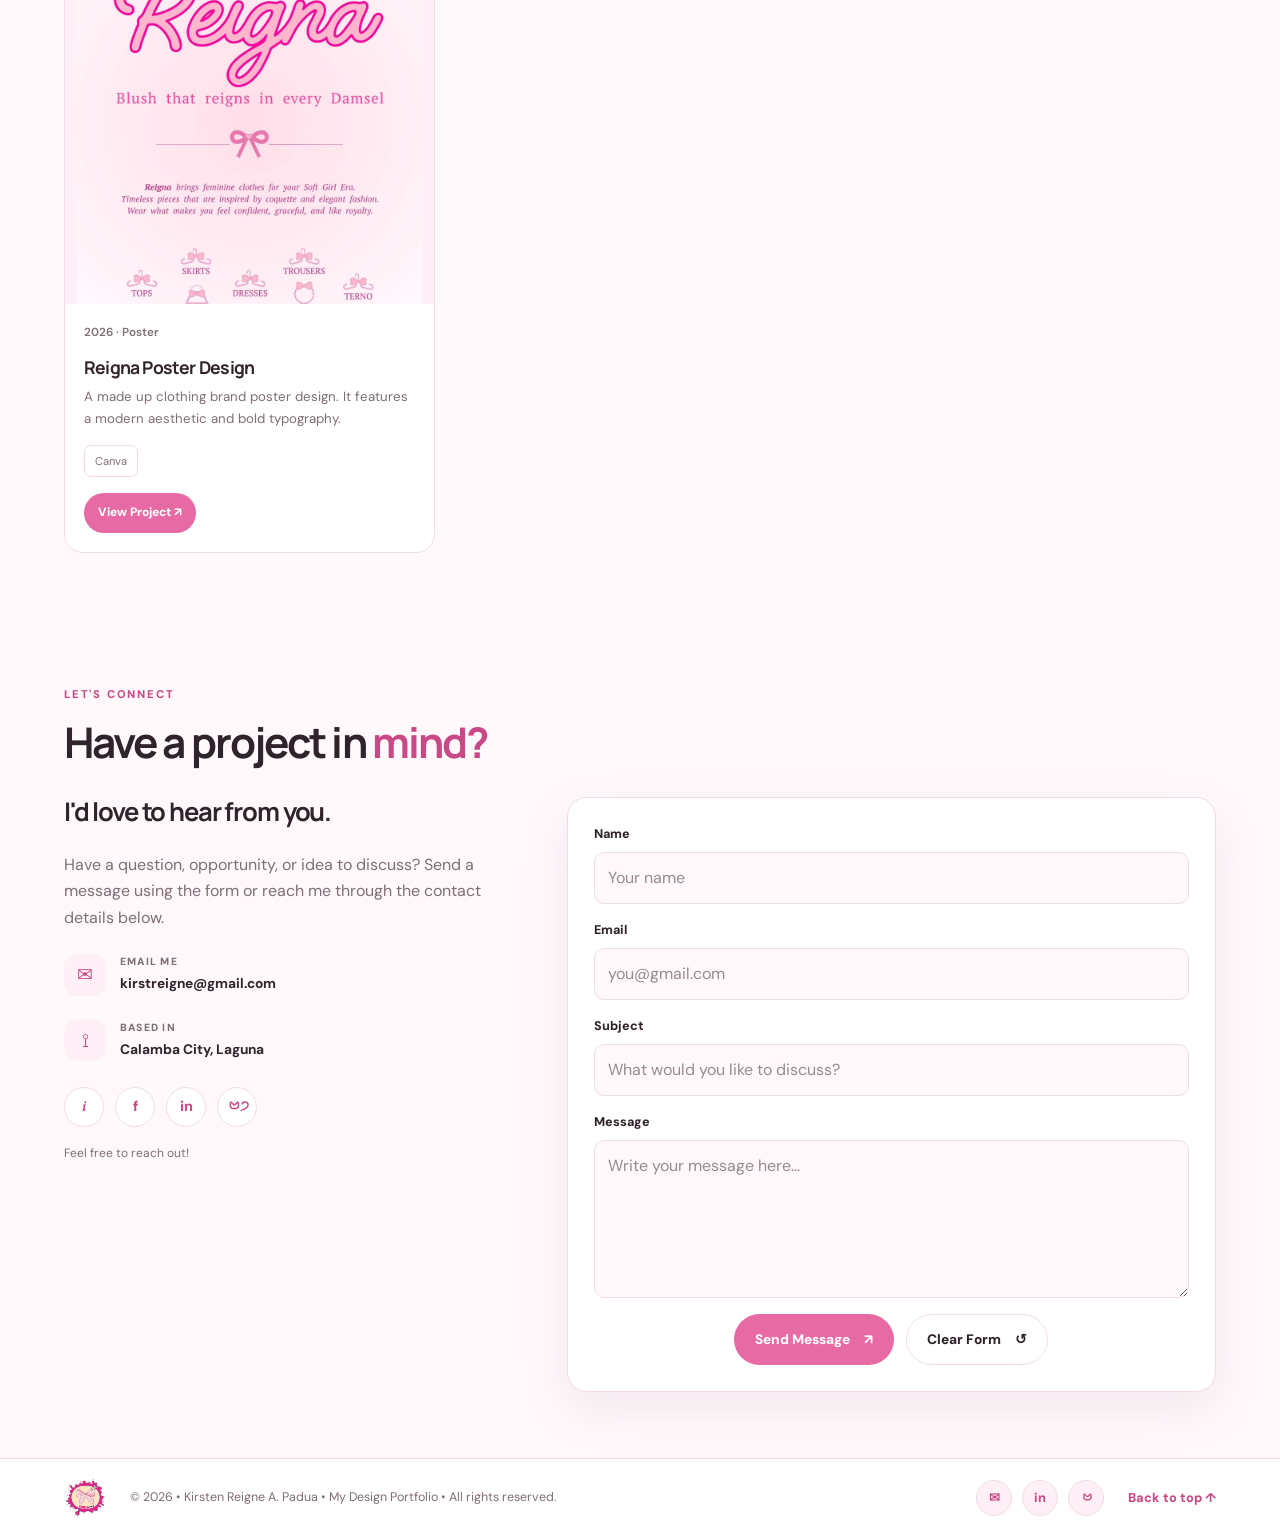
==== commit f7c4ae94: "Optimize portfolio images and fix WebP filenames" ====
--- a/index.html
+++ b/index.html
@@ -22,7 +22,6 @@
     <meta property="og:url" content="https://reignaia.github.io/MyPortfolio/">
     <meta property="og:image" content="images/MyPhoto/reignaiaPreview.png">
     <meta name="google-site-verification" content="noyRv7IcO9wGWSJ1jjc5Bjwb0-zF0AWcVg-T8Zv88V4" />
-    <meta name="google-site-verification" content="nithUWVi8bTL9WN9eQBU32hJJoSe8Csz2nzmdjJNdlI" />
     <link rel="icon" type="image/png" href="images/MyProjects/BadgeLogo.png">
     <link rel="stylesheet" href="style.css">
     
@@ -648,6 +647,7 @@
             <label for="filterCategory">Category</label>
             <select id="filterCategory">
               <option value="">All Categories</option>
+              <option value="Graphic Design">Graphic Design</option>
             </select>
           </div>
 
@@ -662,6 +662,10 @@
             <label for="filterType">Project Type</label>
             <select id="filterType">
               <option value="">All Types</option>
+              <option value="Illustration">Illustration</option>
+              <option value="Logo">Logo</option>
+              <option value="Poster">Poster</option>
+              <option value="Digital Marketing">Digital Marketing</option>
             </select>
           </div>
 
@@ -669,6 +673,10 @@
             <label for="filterTool">Tools</label>
             <select id="filterTool">
               <option value="">All Tools</option>
+              <option value="Illustration">Illustration</option>
+              <option value="Canva">Canva</option>
+              <option value="GIMP">GIMP</option>
+              <option value="Photoshop">Photoshop</option>
             </select>
           </div>
 
@@ -824,4 +832,4 @@
   <dialog class="image-modal" id="imageModal" aria-label="Expanded project image"><button class="modal-close image-close" id="imageClose" aria-label="Close enlarged image">×</button><img id="expandedImage" alt="Enlarged project preview"><p id="expandedCaption"></p></dialog>
   <script src="script.js"></script>
 </body>
-</html>
+</html>
--- a/style.css
+++ b/style.css
@@ -2783,4 +2783,4 @@
 html,
 body {
     overflow-x: clip;
-}
+}
